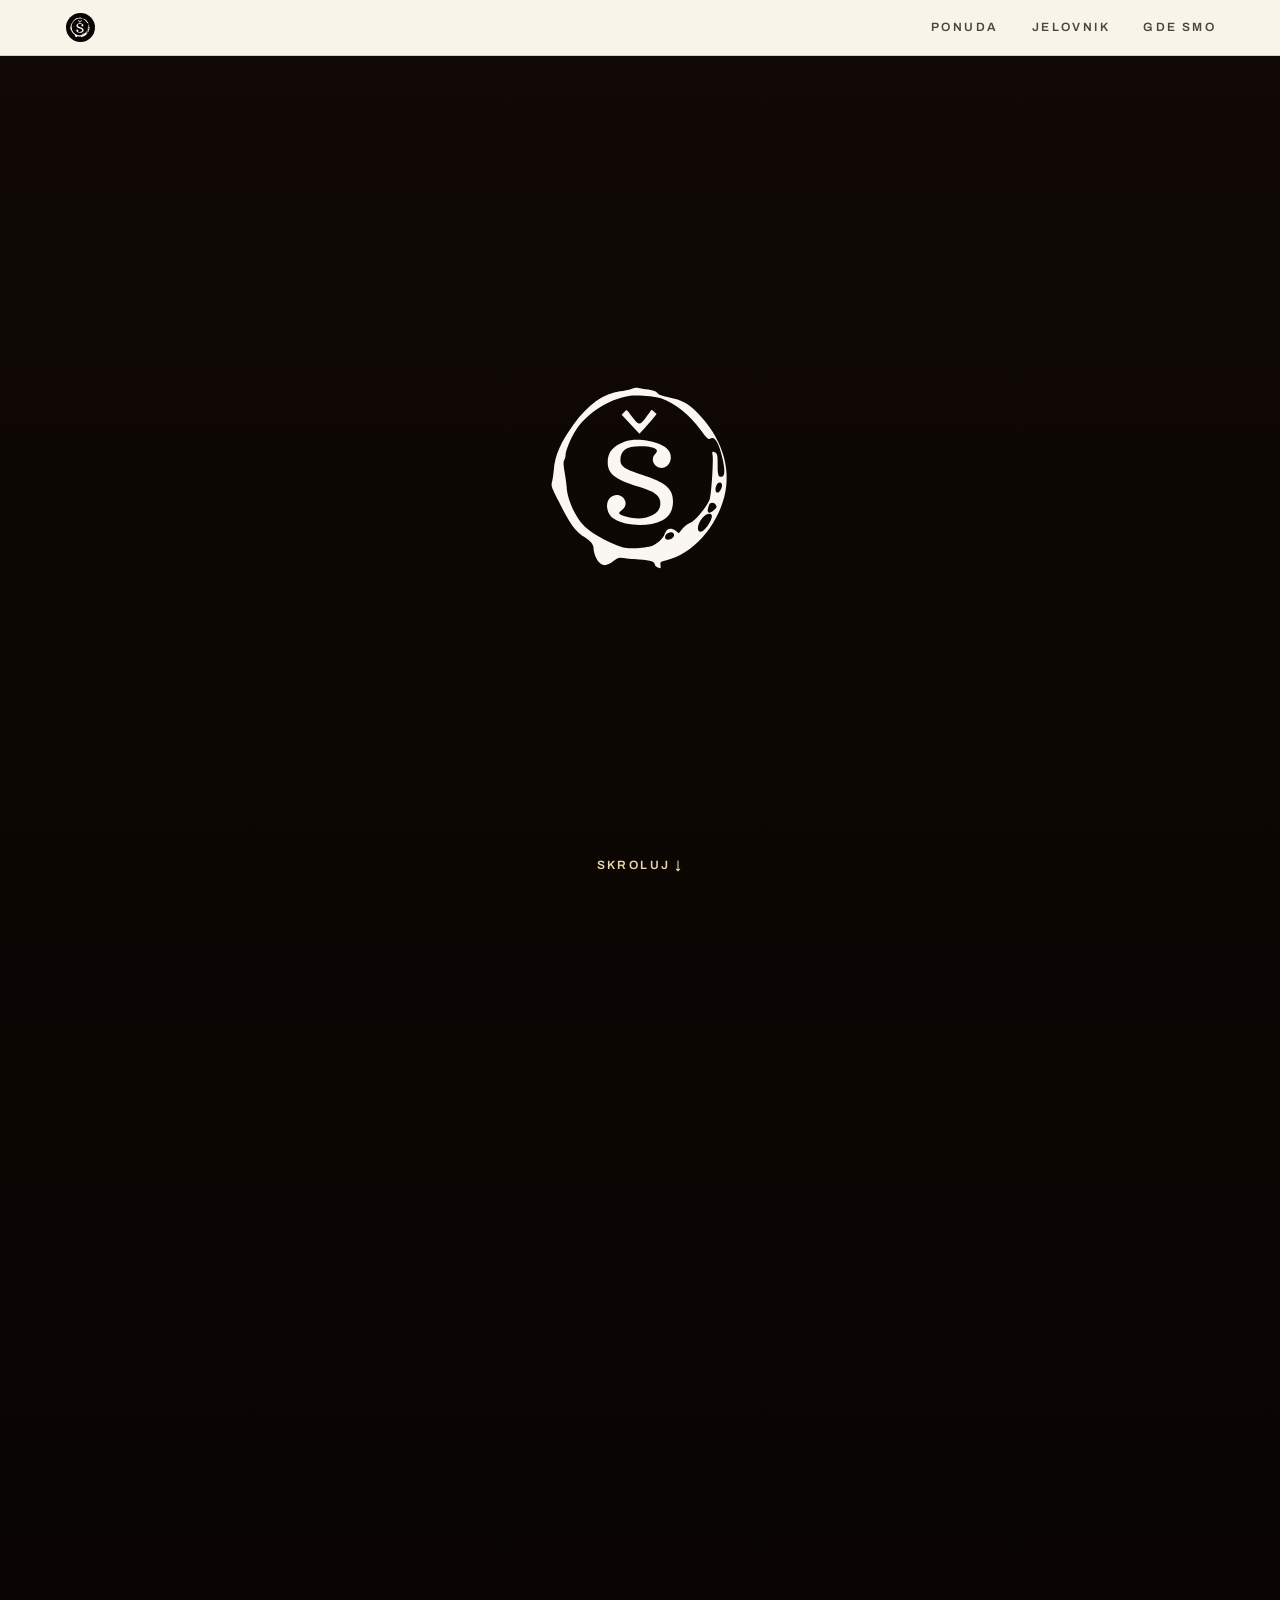
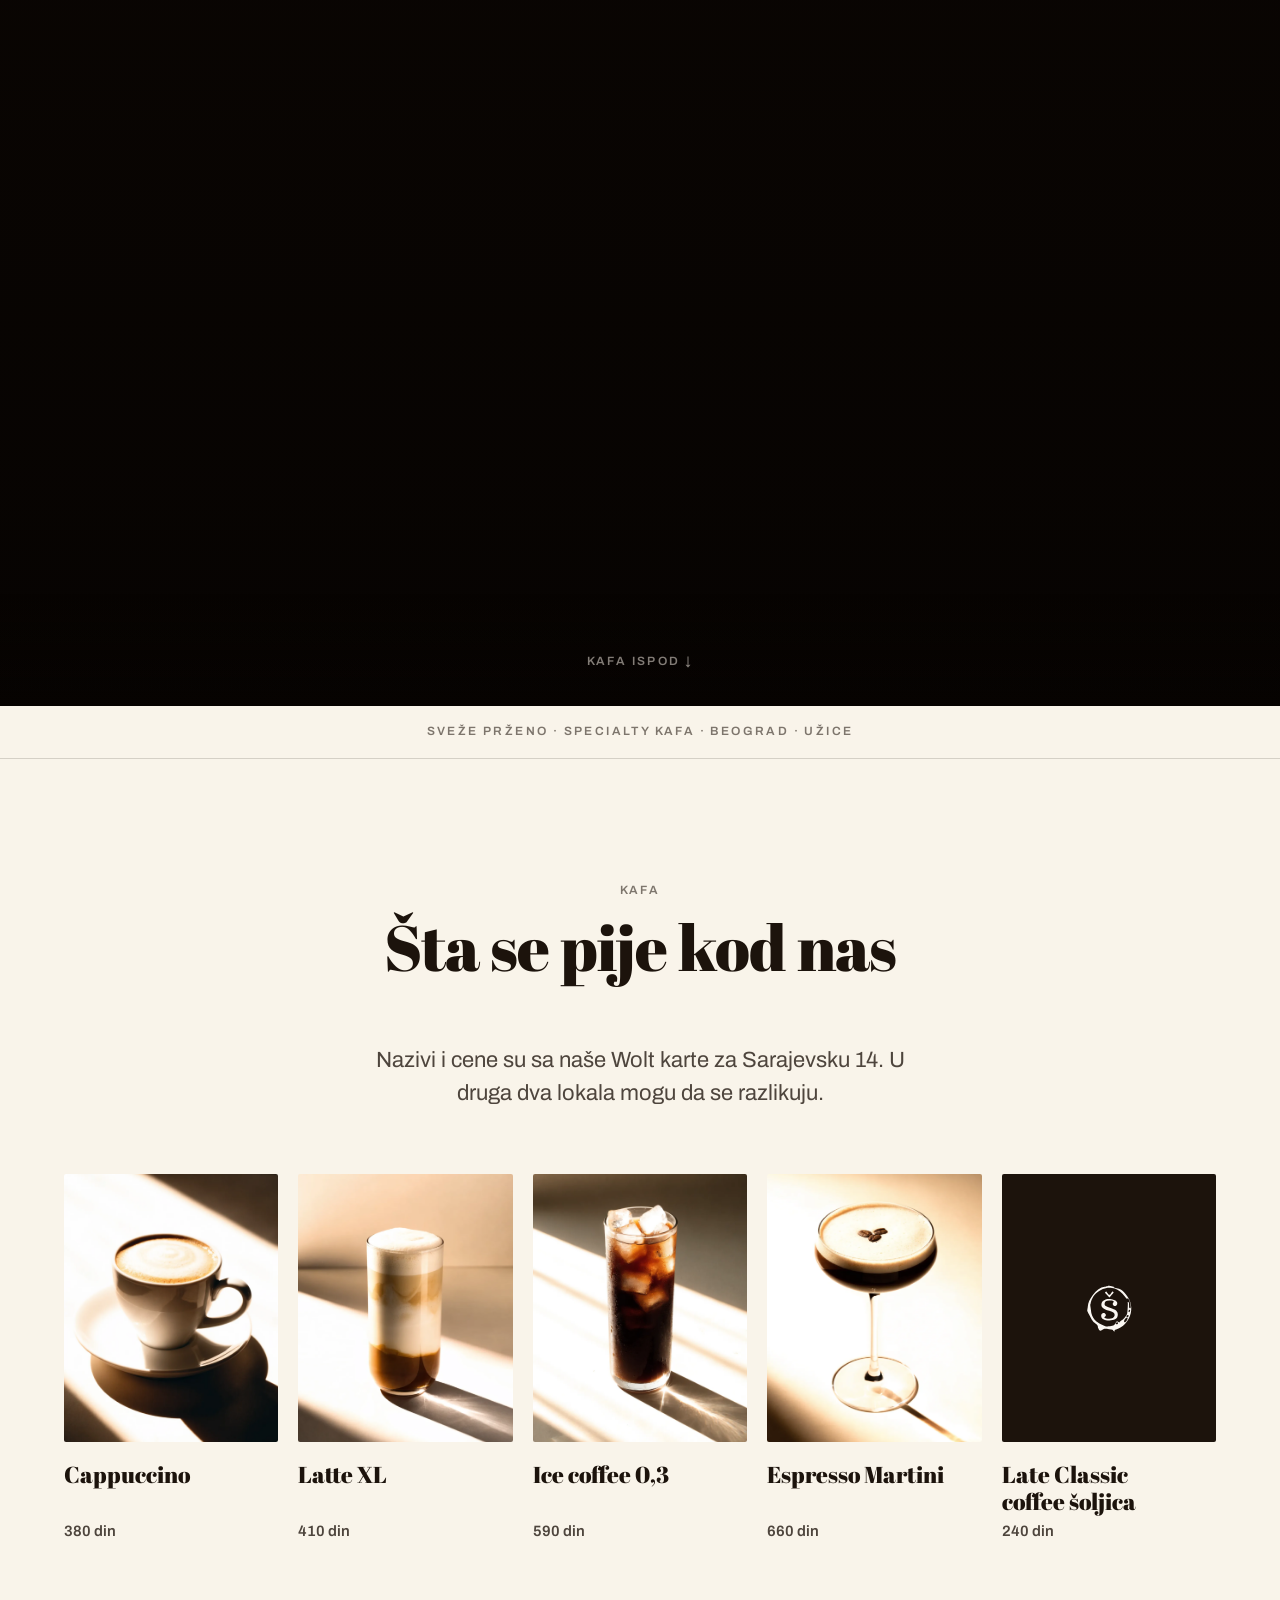
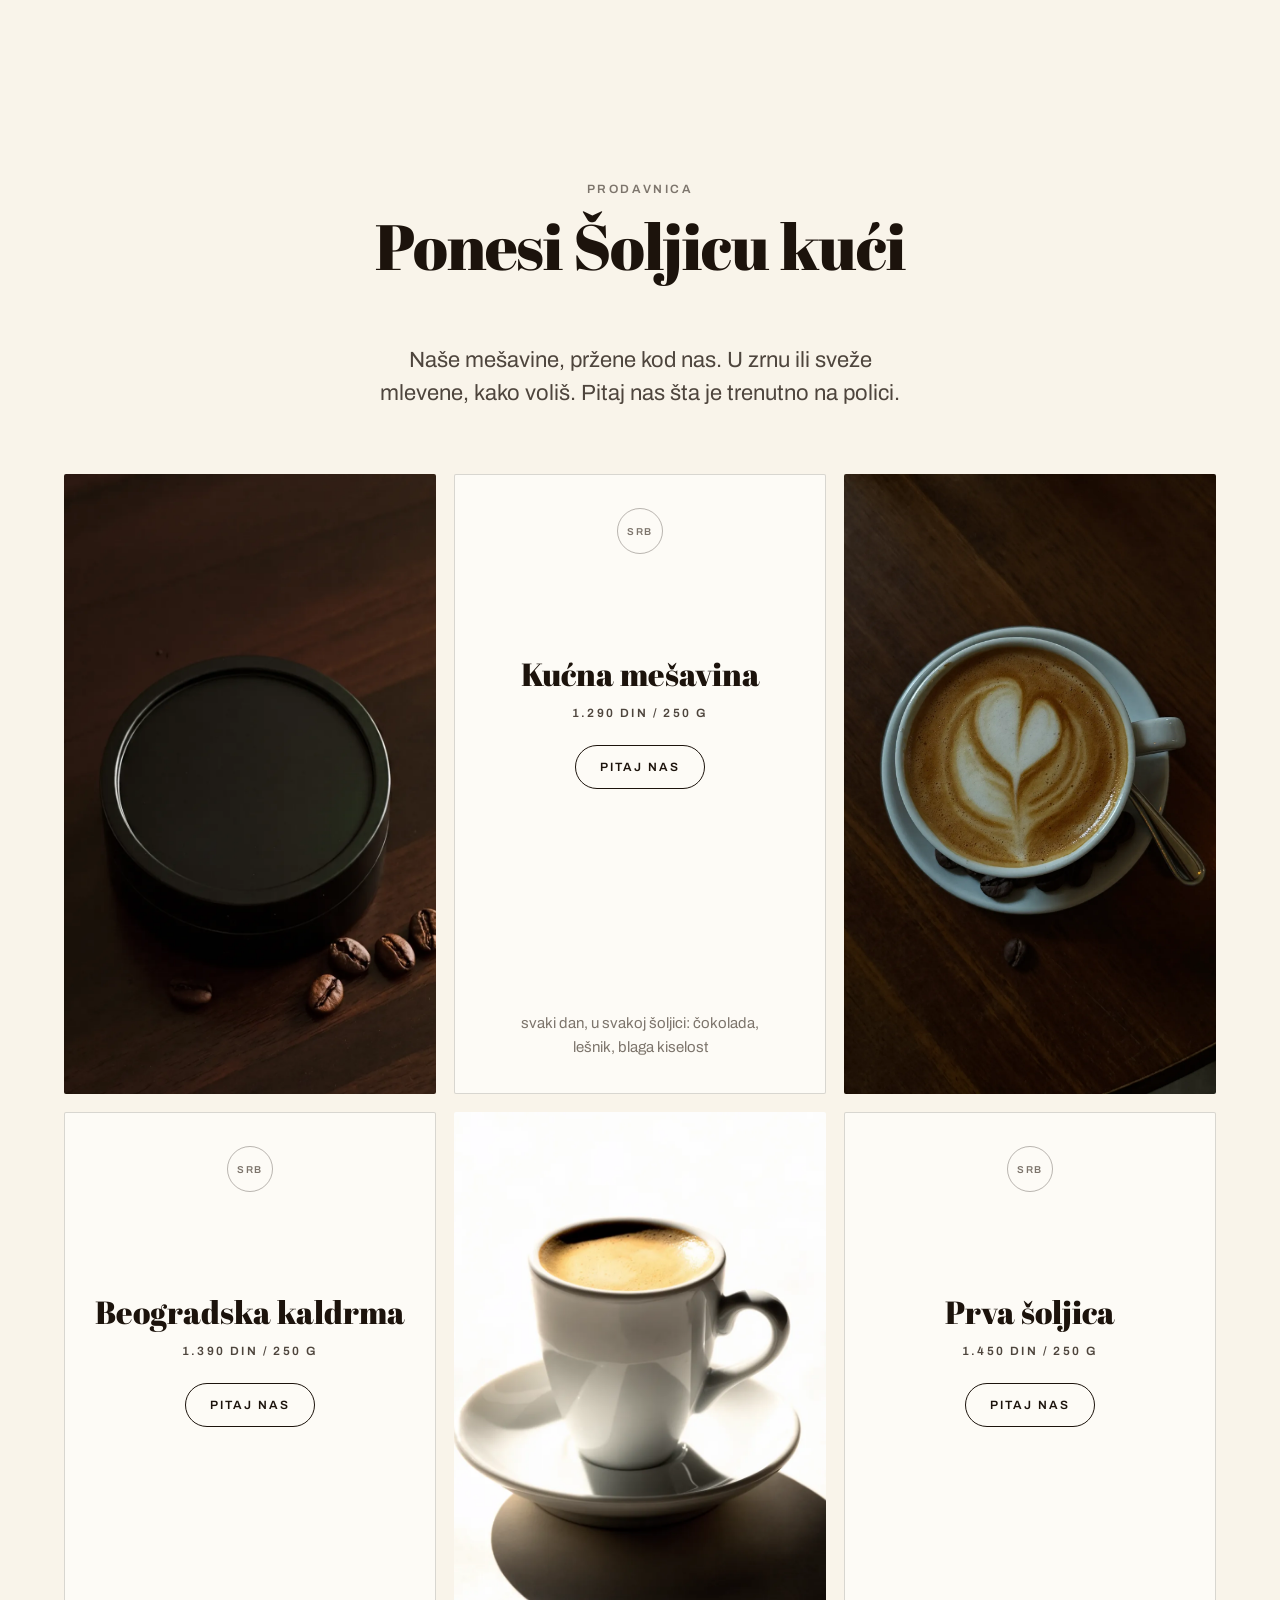
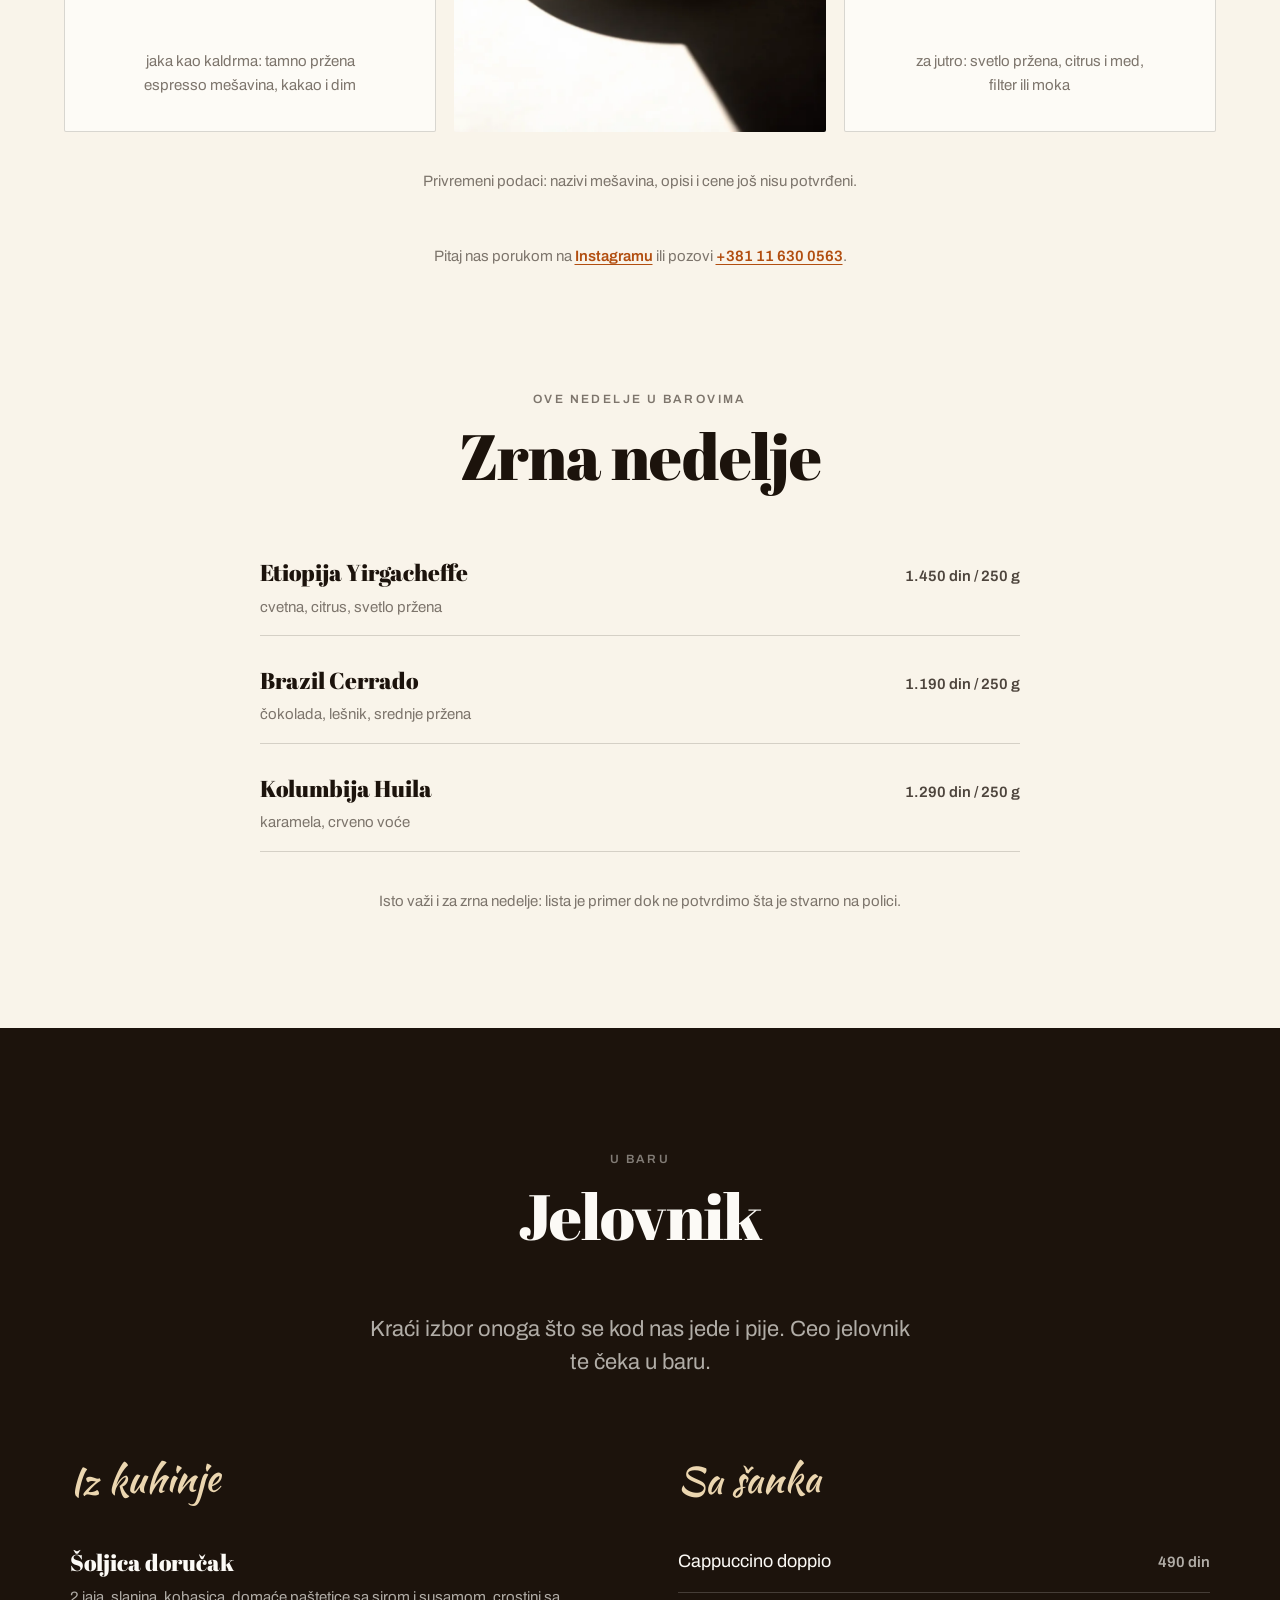
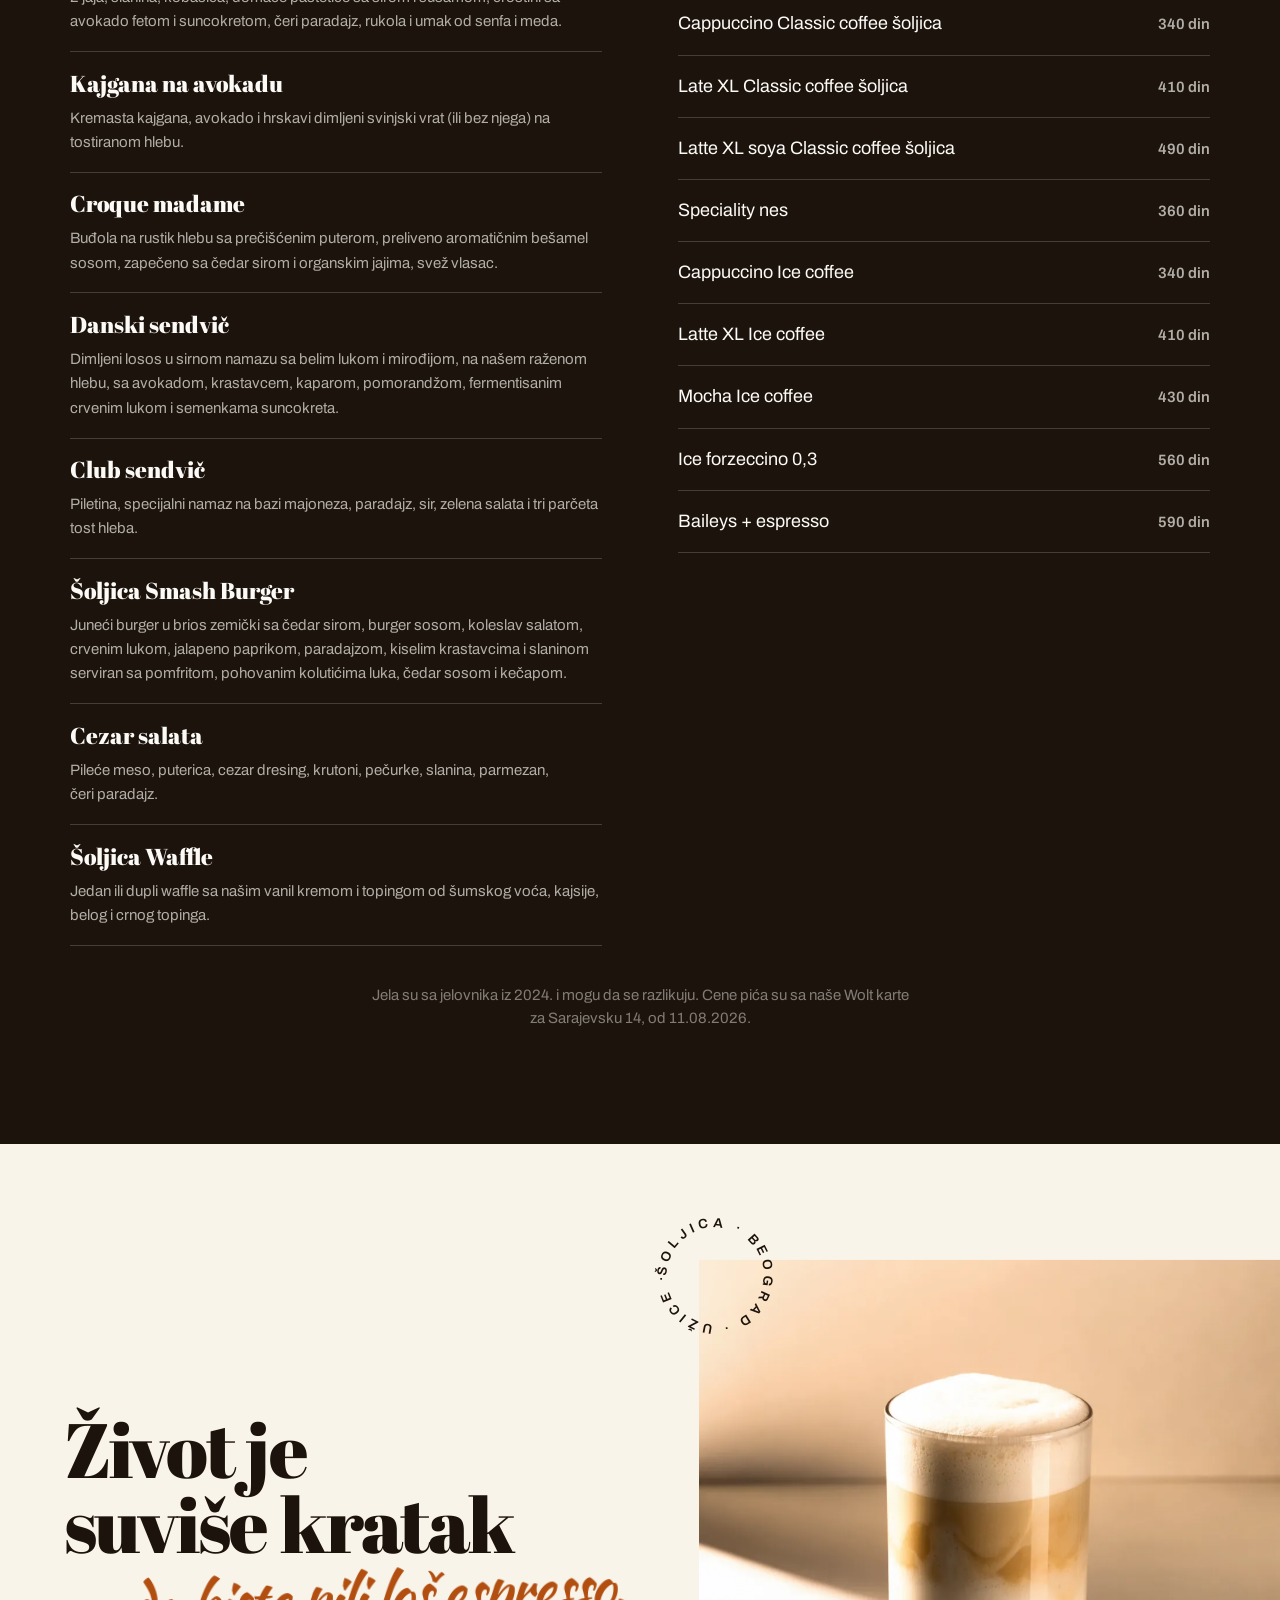
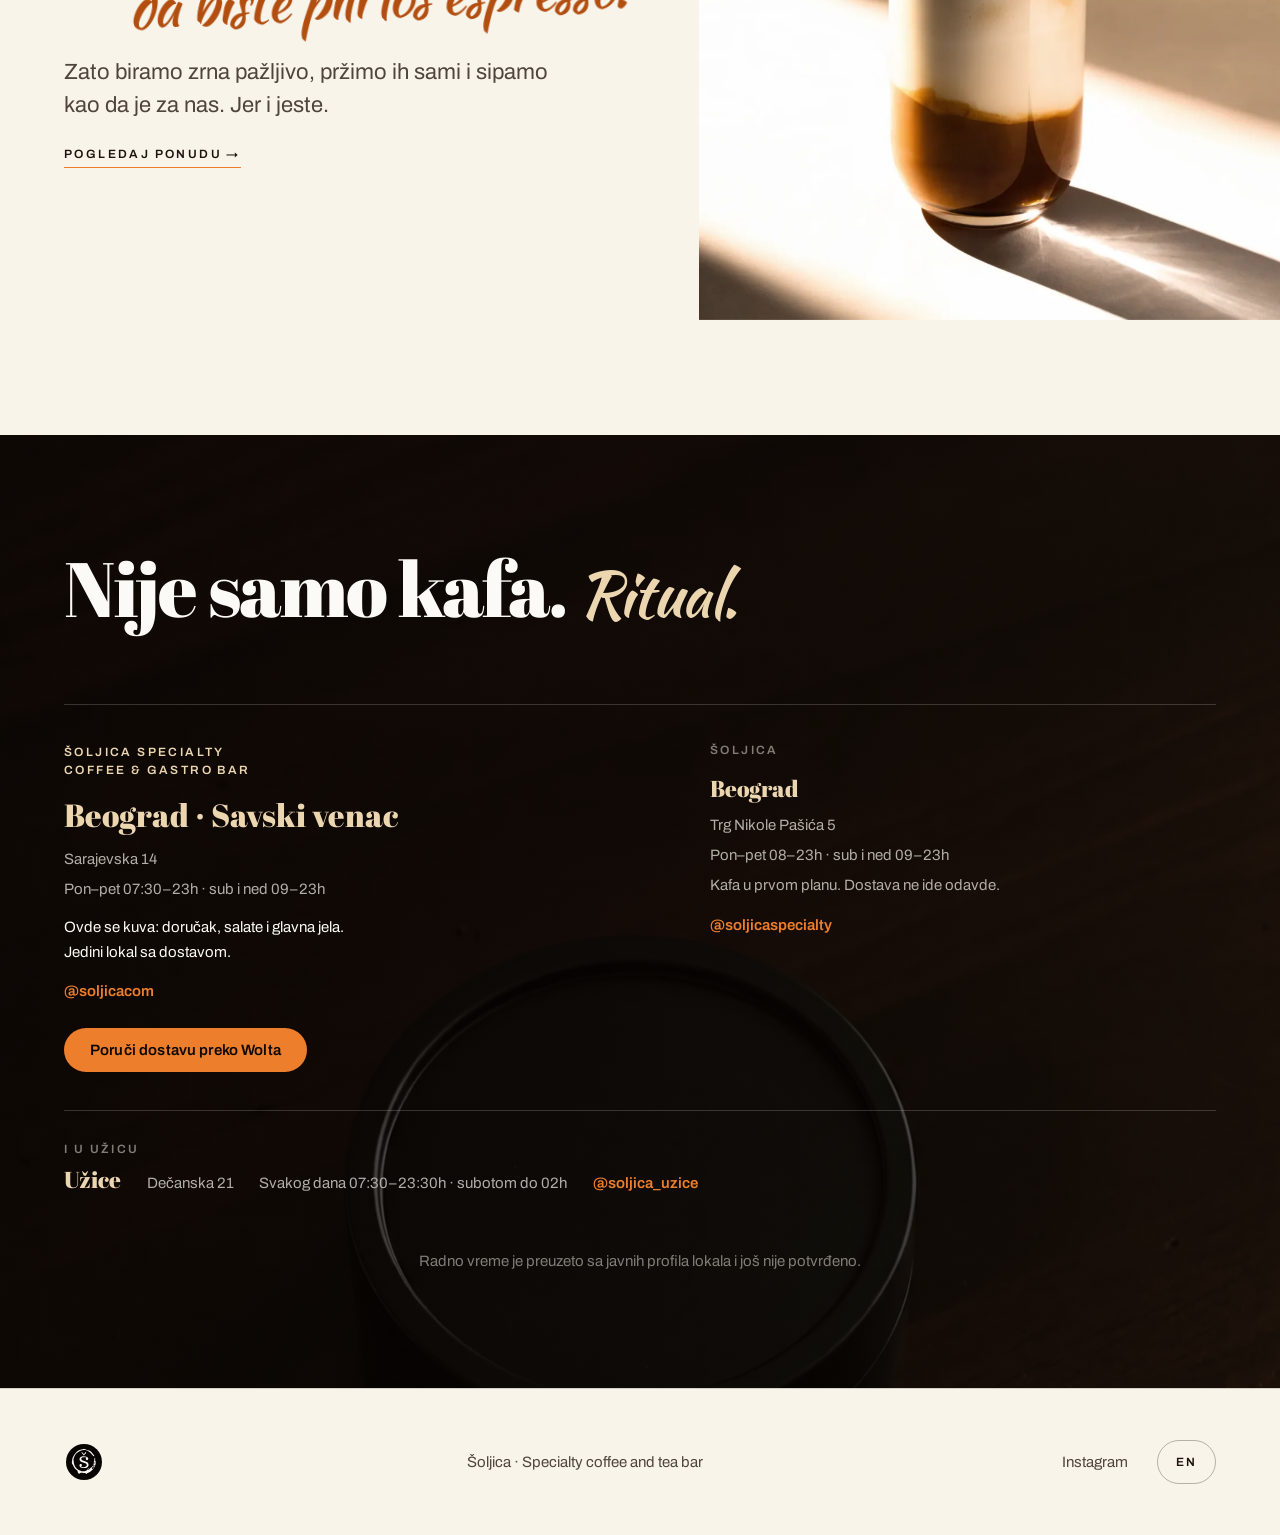
==== index.html @ 5224f0f2 "Publish site (source: soljica@8767bb5 feat(deploy): give the site a public home without making the w" ====
<!doctype html>
<html lang="sr">
<head>
<meta charset="utf-8">
<meta name="robots" content="noindex, nofollow">
<meta name="viewport" content="width=device-width, initial-scale=1">
<title>Šoljica · Specialty coffee and tea bar</title>
<meta name="description" content="Šoljica: specialty kafa, sveže pržena. Beograd i Užice." data-content-en="Šoljica: specialty coffee, roasted in-house. Belgrade and Užice.">
<link rel="preconnect" href="https://fonts.googleapis.com">
<link rel="preconnect" href="https://fonts.gstatic.com" crossorigin>
<link href="https://fonts.googleapis.com/css2?family=Abril+Fatface&family=Kaushan+Script&family=Archivo:wdth,wght@62..125,400..900&display=swap" rel="stylesheet">
<style>
  /* ============================================================================
     Šoljica: quiet luxe editorial register (rebuild T2, 2026-08-11)
     Cream and ink, ONE ember accent pulled from the logotype, generous air.
     joejuice.com's structure only; none of its voice. Spec:
     brainstorms/2026-08-11-soljica-rebuild-spec.md, criterion 3.

     ONE RULE holds this file together: every colour in the stylesheet is a
     var(), and every one of those vars is declared on bare :root below. The
     themes remap SEVEN role tokens and nothing else, which is why forced light,
     forced dark and the un-stamped system default each resolve to a COMPLETE
     palette instead of half of one. The single keyword exception is
     `transparent`, which has no theme to belong to.
     Grep that keeps it true: no oklch( / rgb( / hsl( / # outside :root.
     ============================================================================ */
  :root {
    color-scheme: light;

    /* ---- families: the logotype's own, unchanged ---- */
    --display: "Abril Fatface", Georgia, serif;  /* fat serif, ball terminals */
    --script: "Kaushan Script", cursive;         /* the logo's brush script */
    --body: "Archivo", system-ui, sans-serif;

    /* ---- the ramp: absolute values, never themed ---- */
    --cream:      oklch(0.967 0.014 84);   /* the ground: warm oat paper */
    --cream-lift: oklch(0.988 0.007 84);   /* cards standing off the ground */
    --cream-sink: oklch(0.936 0.020 82);   /* wells pressed into it */

    --ink-void:  oklch(0.108 0.013 62);    /* the floor of every scrim */
    --ink-abyss: oklch(0.146 0.017 62);    /* hero, and the dark ground */
    --ink:       oklch(0.196 0.019 60);    /* body text on cream, band on cream */
    --ink-lift:  oklch(0.256 0.019 58);    /* panels standing off a dark ground */

    --milk:  oklch(0.985 0.006 78);        /* also the cine cup's strokes */
    --crema: oklch(0.884 0.056 82);        /* also the cine cup's crema */

    --ember:      oklch(0.706 0.163 52);   /* THE accent, the logotype orange */
    --ember-deep: oklch(0.545 0.146 46);   /* the accent when it carries text on cream */
    --ember-lift: oklch(0.806 0.128 62);   /* the accent when it carries text on ink */

    /* ---- roles: bare :root IS the light theme ---- */
    --ground:      var(--cream);
    --ground-lift: var(--cream-lift);
    --band:        var(--ink);         /* strip + menu board */
    --band-deep:   var(--ink-abyss);   /* hero */
    --band-floor:  var(--ink-void);    /* the cine hero's bottom */
    --text:        var(--ink);
    --on-band:     var(--milk);
    --accent:      var(--ember);
    --accent-text: var(--ember-deep);
    --on-accent:   var(--ink-abyss);
    --coin-plate:  var(--ink-void);    /* the Š-coin's disc: painted by CSS, so it can leave in dark */

    /* ---- derived: written once, follows whatever the roles resolve to ---- */
    --text-soft:  color-mix(in oklch, var(--text) 74%, var(--ground));
    --text-faint: color-mix(in oklch, var(--text) 52%, var(--ground));
    --rule:       color-mix(in oklch, var(--text) 16%, transparent);
    --rule-firm:  color-mix(in oklch, var(--text) 30%, transparent);

    --on-band-soft:   color-mix(in oklch, var(--on-band) 70%, var(--band));
    --on-band-faint:  color-mix(in oklch, var(--on-band) 50%, var(--band));
    --rule-band:      color-mix(in oklch, var(--on-band) 18%, transparent);
    --rule-band-firm: color-mix(in oklch, var(--on-band) 32%, transparent);

    /* photography sits on the same floor in both themes, so its scrims and its
       loading ground are theme-invariant by design, not by omission */
    --scrim-soft: color-mix(in oklch, var(--ink-void) 28%, transparent);
    --scrim-mid:  color-mix(in oklch, var(--ink-void) 58%, transparent);
    --scrim-firm: color-mix(in oklch, var(--ink-void) 74%, transparent);
    --scrim-deep: color-mix(in oklch, var(--ink-void) 88%, transparent);
    --photo-warm: color-mix(in oklch, var(--ink-lift) 84%, var(--ember));
    --photo-cool: color-mix(in oklch, var(--ink-abyss) 90%, var(--ember));

    /* ---- editorial type scale ---- */
    --t-micro: 0.75rem;                                    /* 12px tracked label */
    --t-fine:  0.9375rem;                                  /* 15px notes + prices */
    --t-body:  clamp(1rem, 0.28vw + 0.94rem, 1.125rem);    /* 16 -> 18 */
    --t-lead:  clamp(1.125rem, 0.6vw + 1rem, 1.375rem);    /* intros */
    --t-h4:    clamp(1.2rem, 0.5vw + 1.05rem, 1.45rem);    /* list rows */
    --t-h3:    clamp(1.5rem, 0.9vw + 1.25rem, 2rem);       /* card names */
    --t-h2:    clamp(2.5rem, 5vw, 4.5rem);                 /* section headings */
    --t-h1:    clamp(2.9rem, 6vw, 5.5rem);                 /* the two statements */

    /* ---- air ---- */
    --gutter: clamp(20px, 5vw, 72px);
    --band-y: clamp(5rem, 9vw, 10rem);
    --measure: 42ch;
    --nav-h: 56px;   /* the thin nav is sticky, so the hero and the cine stage both subtract it */

    /* ---- shape + motion ---- */
    --r-tile: 2px;
    --r-pill: 999px;
    --ease: cubic-bezier(0.16, 1, 0.3, 1);
    --dur: 300ms;
  }

  /* Dark. Seven remaps, no new colours: every value here is a ramp token already
     declared above, or `transparent`. Guarded so an explicit light choice still wins. */
  @media (prefers-color-scheme: dark) {
    :root:not([data-theme="light"]) {
      color-scheme: dark;
      --ground:      var(--ink-abyss);
      --ground-lift: var(--ink);
      --band:        var(--ink-lift);
      --text:        var(--cream);
      --accent-text: var(--ember-lift);
      --on-accent:   var(--ink-void);
      --coin-plate:  transparent;   /* an ink disc on an ink page is a disc nobody can see */
    }
  }
  :root[data-theme="dark"] {
    color-scheme: dark;
    --ground:      var(--ink-abyss);
    --ground-lift: var(--ink);
    --band:        var(--ink-lift);
    --text:        var(--cream);
    --accent-text: var(--ember-lift);
    --on-accent:   var(--ink-void);
    --coin-plate:  transparent;
  }

  * { box-sizing: border-box; margin: 0; }
  html { scroll-behavior: smooth; }
  html, body { overflow-x: clip; }
  body {
    background: var(--ground);
    color: var(--text);
    font-family: var(--body);
    font-size: var(--t-body);
    line-height: 1.62;
    -webkit-font-smoothing: antialiased;
  }
  a { color: inherit; }
  ::selection { background: var(--accent); color: var(--on-accent); }
  img { max-width: 100%; display: block; }
  :focus-visible { outline: 2px solid var(--accent); outline-offset: 3px; }

  .micro {
    font: 600 var(--t-micro)/1.3 var(--body);
    letter-spacing: 0.2em;
    text-transform: uppercase;
  }
  .script { font-family: var(--script); font-weight: 400; }

  /* ---------- the thin nav: all of the page chrome, and it outlives the hero ----------
     Sticky at the top of the PAGE (it is a sibling of the hero, not a child), so it
     survives the 250svh cine track without the fixed-then-hide hack the old topbar
     needed. Cream ground, hairline rule: it reads as a masthead, not a toolbar. */
  .topbar {
    position: sticky; top: 0; z-index: 20;
    height: var(--nav-h);
    display: flex; align-items: center; justify-content: space-between; gap: 1rem;
    padding: 0 var(--gutter);
    background: var(--ground);
    border-bottom: 1px solid var(--rule);
  }
  .nav-mark { display: inline-flex; align-items: center; min-height: 44px; min-width: 44px; }
  .nav-mark .coin { width: 32px; }

  /* The Š-coin, assembled rather than baked. The disc is a CSS circle in
     --coin-plate (ink on cream, `transparent` in dark, where an ink disc on an
     ink page is a disc nobody can see), and the mark on top is
     assets/monogram-mark.svg, which is the traced monogram with its own disc
     deleted. Percentages are the traced circle's own geometry: cx 130.7, cy
     126.1, r 117 in the 259x251 box, so the CSS disc lands exactly where the
     baked one did. */
  .coin { position: relative; display: block; aspect-ratio: 259 / 251; }
  .coin::before {
    content: ""; position: absolute;
    left: 5.29%; top: 3.63%; width: 90.35%; height: 93.23%;
    border-radius: 50%; background: var(--coin-plate);
  }
  .coin img { position: relative; width: 100%; height: auto; }  /* height:auto or the width/height attributes squash the mark against the plate */
  .nav-links { display: flex; gap: clamp(1rem, 2.6vw, 2.4rem); }
  .nav-links a {
    display: inline-flex; align-items: center; min-height: 44px;
    color: var(--text-soft); text-decoration: none;
    transition: color var(--dur) var(--ease);
  }
  .nav-links a:hover { color: var(--accent-text); }

  /* ---------- hero: the mark on ink, one line, two flat actions ----------
     Stays dark on purpose: assets/logo.svg is the real traced mark and its
     letterforms are WHITE, near enough --milk. On cream it would be invisible, and
     recolouring a brand mark to suit a background is not a design call this
     rebuild gets to make. The cream starts one band below. */
  .hero {
    position: relative;
    padding: 0;   /* it is a <section>, and the generic section rule would give it 160px of band padding */
    min-height: calc(100svh - var(--nav-h));
    background: linear-gradient(180deg, var(--band-deep) 0%, var(--band-floor) 100%);
    color: var(--on-band);
    display: grid; grid-template-rows: 1fr auto;
    overflow: hidden;
    text-align: center;
  }
  .ph-chip { display: none; }

  .hero-core {
    display: grid; place-content: center; justify-items: center;
    gap: clamp(1.8rem, 5svh, 3.2rem);
    padding: var(--gutter);
  }
  .wordmark { position: relative; }
  .wm-img { /* the REAL logo, traced to a true vector (assets/logo.svg) */
    display: block;
    width: clamp(240px, 32vw, 460px);
    max-width: none; /* the global img max-width:100% collapses the auto grid track at 390px */
  }
  .sr-only {
    position: absolute; width: 1px; height: 1px; overflow: hidden;
    clip-path: inset(50%); white-space: nowrap;
  }
  .hero-foot {
    position: relative; z-index: 1; align-self: end;
    display: grid; justify-items: center;
    padding: 0 var(--gutter) clamp(22px, 4svh, 46px);
  }
  .hero-say { display: grid; justify-items: center; gap: clamp(1rem, 2.4vw, 1.6rem); }
  .tagline { max-width: 34ch; font-size: var(--t-lead); line-height: 1.4; color: var(--on-band-soft); text-wrap: balance; }
  .hero-actions { display: flex; flex-wrap: wrap; justify-content: center; gap: clamp(1.2rem, 4vw, 2.6rem); }
  .hero-link {
    display: inline-flex; align-items: center; min-height: 44px;
    color: var(--on-band); text-decoration: none;
    border-bottom: 1.5px solid var(--accent);
    transition: color var(--dur) var(--ease), border-color var(--dur) var(--ease);
  }
  .hero-link:hover { color: var(--crema); border-color: var(--crema); }
  .scroll-hint { color: var(--on-band-faint); white-space: nowrap; }

  /* ---------- cine: Š-coin -> šoljica -> the o becomes a DRAWN cup (all vector) ----------
     html.cine is set by a tiny head script only when JS runs AND the visitor does
     not prefer reduced motion. Without it the hero is exactly the static 100svh
     default: the whole layer is pure enhancement, never a gate on content.
     assets/monogram-mark.svg + assets/logo.svg are TRUE vectors (potrace-traced from
     the real marks); the cup's top-view ring is the logotype's own o-ring path,
     so the dock and the birth are seamless at any size. No photos, no video. */
  .cine-track { display: none; }
  /* overflow:hidden would kill the sticky stage. The wordmark and the scrub
     track share ONE grid row and both stick to the top of it, so the mark is
     pinned for the whole scrub and released by the row ending, with no fixed
     positioning, no JS teardown. Row 2 is the arrival. */
  html.cine .hero { min-height: 250svh; overflow: visible; }
  html.cine .hero-core, html.cine .cine-track { grid-area: 1 / 1; }
  html.cine .hero-core {
    position: sticky; top: var(--nav-h);
    height: calc(100svh - var(--nav-h));
    place-content: start center;
    padding-top: clamp(1.5rem, 7svh, 5rem);
    z-index: 2; pointer-events: none;
  }
  /* the cluster splits for the scrub: the mark holds the top of the pinned
     frame, its line waits at the foot of the same frame so the cup owns the
     middle. Static keeps them together as one block. */
  html.cine .hero-say {
    position: absolute; left: 0; right: 0; bottom: clamp(1.5rem, 7svh, 4.5rem);
    pointer-events: auto;
  }
  html.cine .hero-foot { /* a quiet floor under the arrival words */
    background: linear-gradient(0deg, var(--scrim-mid), transparent);
    padding-top: 60px;
  }
  html.cine .cine-track { display: block; }
  html.cine .wm-img, html.cine .hero-say { opacity: 0; } /* the scrub JS reveals on cue */
  .cine-stage {
    position: sticky; top: var(--nav-h); height: calc(100svh - var(--nav-h));
    display: grid; place-items: center;
    pointer-events: none;
  }
  .cine-mono { grid-area: 1 / 1; will-change: transform, opacity; }
  .cine-mono img { display: block; width: min(38svmin, 290px); }
  .cine-cup {
    grid-area: 1 / 1;
    width: min(66svmin, 58svh, 620px); height: min(66svmin, 58svh, 620px);
    opacity: 0; will-change: transform, opacity;
  }
  .cine-cup svg { width: 100%; height: 100%; display: block; overflow: visible; }
  #cupTop, #cupFront path, #cupSteam path { will-change: transform, opacity; }
  #cupTop { transform-origin: 200px 190px; }
  .cine-hint {
    position: absolute; bottom: 26px; left: 50%; transform: translateX(-50%);
    color: var(--crema);
  }

  /* ---------- brand strip: the first line of cream after the ink hero ---------- */
  .strip {
    background: var(--ground);
    color: var(--text-faint);
    text-align: center;
    padding: 18px var(--gutter);
    border-bottom: 1px solid var(--rule);
  }

  /* ---------- section scaffolding ---------- */
  section { padding: var(--band-y) var(--gutter); }
  .sec-label { text-align: center; margin-bottom: clamp(2.6rem, 5vw, 4.5rem); }
  .sec-label .big {
    display: block;
    margin-top: 0.6rem;
    font-family: var(--display); font-weight: 400;
    font-size: var(--t-h2);
    letter-spacing: -0.015em; line-height: 1.06;
    text-wrap: balance;
    text-transform: none;
  }
  .sec-label .micro { color: var(--text-faint); }
  .uvod {
    max-width: var(--measure); margin: 0 auto clamp(2.8rem, 5vw, 4.4rem);
    text-align: center; font-size: var(--t-lead); line-height: 1.5;
    color: var(--text-soft); text-wrap: pretty;
  }
  /* ---------- napomena: the provisional marker (T6, spec criterion 11) ----------
     Every figure on this page that did NOT come off his Wolt menu says so here.
     TEMPLATE-owned on purpose, not a slot: it disclaims values a chat op can
     edit, so a chat op must not be able to delete the disclaimer and leave the
     invented price standing. The cost of that choice is that clearing a marker
     once the owner confirms a figure is a code edit, not a chat edit. */
  .napomena {
    max-width: 60ch; margin: clamp(1.8rem, 3vw, 2.6rem) auto 0;
    text-align: center; font-size: var(--t-fine); line-height: 1.5;
    color: var(--text-faint); text-wrap: pretty;
  }
  .menu .napomena { color: var(--on-band-faint); }
  .ritual .napomena { color: var(--on-band-faint); margin-top: clamp(2rem, 3.5vw, 3rem); }

  /* ---------- rail: the page's engine, his drinks at his prices ----------
     joejuice's "most popular products" row with the claim removed: nobody has
     told us what sells, so the row is just five items off his own Wolt menu,
     named and priced as he lists them. No ordering action lives here on
     purpose; spec criterion 6 gives the one order link to Sarajevska.

     PHOTO BINDING (the decision T4 was asked to settle): the tile is
     TEMPLATE-owned and bound by nth-child, not a content field. cms/engine.mjs
     clones item 1 as the prototype and substitutes data-slot TEXT only, so a
     photo could only ride along as a filename in a text field that some script
     then has to resolve: a new failure mode, for a value the owner has no way
     to upload anyway. Any card without a photograph of its own falls back to
     the Š-coin on ink, which is also what a sixth item added through the CMS
     gets. Card 5 uses that fallback deliberately: the KAFE harvest has no plain
     espresso, so no fifth product frame was shot. */
  .rail {
    display: grid; grid-template-columns: repeat(5, 1fr);
    gap: clamp(12px, 1.6vw, 26px);
    max-width: 1320px; margin: 0 auto;
  }
  .rail-card { display: grid; align-content: start; gap: 0.3rem; }
  .rail-shot {
    aspect-ratio: 4 / 5; margin-bottom: 0.9rem;
    border-radius: var(--r-tile);
    background-color: var(--band);   /* --band, not --band-deep: in dark the hero's ink IS the page ground, and a tile the colour of the page is not a tile */
    background-image: url("assets/monogram-mark.svg");
    background-repeat: no-repeat; background-position: center; background-size: 34%;
  }
  .rail-card:nth-child(1) .rail-shot { background-image: url("assets/rail-cappuccino.webp"); }
  .rail-card:nth-child(2) .rail-shot { background-image: url("assets/rail-latte-xl.webp"); }
  .rail-card:nth-child(3) .rail-shot { background-image: url("assets/rail-ice-coffee.webp"); }
  .rail-card:nth-child(4) .rail-shot { background-image: url("assets/rail-espresso-martini.webp"); }
  .rail-card:nth-child(-n+4) .rail-shot { background-size: cover; background-color: var(--photo-cool); }
  .rail-card h3 {
    font-family: var(--display); font-weight: 400;
    font-size: var(--t-h4); line-height: 1.14; letter-spacing: 0;
    min-height: 2.28em;   /* two lines: his longest name wraps, and the prices should still line up */
    text-wrap: balance;
  }
  .rail-price { font-size: var(--t-fine); font-weight: 600; color: var(--text-soft); }

  /* ---------- shop: editorial grid ---------- */
  .mix-list {
    display: grid; gap: clamp(12px, 1.4vw, 24px);
    grid-template-columns: repeat(3, 1fr);
    max-width: 1320px; margin: 0 auto;
  }
  .tile-photo {
    position: relative; border-radius: var(--r-tile); overflow: hidden; min-height: 620px;
    background-color: var(--photo-cool);
    background-image: radial-gradient(80% 60% at 50% 40%, var(--photo-warm) 0%, var(--photo-cool) 100%);
    background-size: cover; background-position: center;
  }
  .tile-photo.t-tin   { background-image: url("assets/tin.webp"); background-size: 175%; background-position: 50% 42%; }
  .tile-photo.t-latte { background-image: url("assets/latte.webp"); }
  /* night.webp left the page here (T4, spec criterion 10): its two cups are
     part-poured and a hand is in frame. It is still in assets/, off the site. */
  .tile-photo.t-night { background-image: url("assets/rail-espresso.webp"); }
  .tile-photo.t-pour  { background-image: url("assets/rail-latte-xl.webp"); }
  .tile-photo .ph-chip { left: 12px; bottom: 12px; }
  .mix { /* card anatomy: origin stamp top, name+price center, notes at the foot */
    background: var(--ground-lift);
    border: 1px solid var(--rule);
    border-radius: var(--r-tile);
    min-height: 620px;
    display: flex; flex-direction: column; align-items: center;
    text-align: center; padding: clamp(1.8rem, 2.6vw, 2.6rem) 1.6rem;
  }
  .stamp-origin {
    width: 46px; height: 46px; flex: 0 0 auto;
    border: 1px solid var(--rule-firm);
    border-radius: 50%; display: grid; place-items: center;
    font: 600 10px var(--body); letter-spacing: 0.14em;
    color: var(--text-faint);
  }
  .mix-mid { margin: auto 0; display: flex; flex-direction: column; align-items: center; gap: 0.85rem; }
  .mix .notes { margin-top: auto; padding-top: 1rem; }
  .mix h3 {
    font-family: var(--display); font-weight: 400;
    font-size: var(--t-h3); letter-spacing: 0; line-height: 1.12;
    color: var(--text);
  }
  .mix .price { color: var(--text-soft); }
  .mix .notes { color: var(--text-faint); font-size: var(--t-fine); max-width: 28ch; }
  .order {
    margin-top: 0.6rem;
    border: 1.5px solid var(--text); border-radius: var(--r-pill);
    color: var(--text); font: 600 var(--t-micro)/1 var(--body); letter-spacing: 0.18em; text-transform: uppercase;
    padding: 13px 24px; text-decoration: none; min-height: 44px; display: inline-flex; align-items: center;
    transition: background-color var(--dur) var(--ease), border-color var(--dur) var(--ease), color var(--dur) var(--ease);
  }
  .order:hover { background: var(--accent); border-color: var(--accent); color: var(--on-accent); }
  .shop .kanali { text-align: center; margin-top: clamp(2.4rem, 4vw, 3.6rem); font-size: var(--t-fine); color: var(--text-faint); }
  .shop .kanali a {
    color: var(--accent-text); font-weight: 600; text-underline-offset: 3px;
    padding-block: 14px;   /* inline padding grows the hit box to 44px without moving the line box */
  }

  /* ---------- beans: quiet tasting list ---------- */
  .beans { padding-top: 0; }
  .bean-list { display: grid; gap: clamp(1.2rem, 2vw, 1.8rem); max-width: 760px; margin: 0 auto; }
  .bean {
    display: flex; justify-content: space-between; align-items: baseline; gap: 1.4rem;
    border-bottom: 1px solid var(--rule); padding-bottom: 0.9rem;
  }
  .bean b { font-family: var(--display); font-weight: 400; font-size: var(--t-h4); }
  .bean .notes { color: var(--text-faint); font-size: var(--t-fine); }
  .bean .price { font-weight: 600; font-size: var(--t-fine); white-space: nowrap; color: var(--text-soft); }

  /* ---------- jelovnik: dark menu board, two quiet columns ---------- */
  .menu { background: var(--band); color: var(--on-band); }
  .menu .sec-label { color: var(--on-band); }
  .menu .sec-label .micro { color: var(--on-band-faint); }
  .menu .uvod { color: var(--on-band-soft); }
  .menu-cols {
    display: grid; grid-template-columns: 1fr 1fr; gap: clamp(2.6rem, 6vw, 6rem);
    max-width: 1140px; margin: 0 auto;
    align-items: start;
  }
  .menu-col-title {
    font-family: var(--script); font-weight: 400;
    font-size: clamp(1.8rem, 3vw, 2.4rem); color: var(--crema);
    transform: rotate(-1.5deg);
    margin-bottom: clamp(1.2rem, 2vw, 1.8rem);
  }
  .dish { border-bottom: 1px solid var(--rule-band); padding: 1.1rem 0; }
  .dish b { font-family: var(--display); font-weight: 400; font-size: var(--t-h4); line-height: 1.2; }
  .dish .notes { color: var(--on-band-soft); font-size: var(--t-fine); margin-top: 0.3rem; text-wrap: pretty; }
  .drink {
    display: flex; justify-content: space-between; align-items: baseline; gap: 1.2rem;
    border-bottom: 1px solid var(--rule-band); padding: 1rem 0;
  }
  .drink .price { color: var(--on-band-soft); font-weight: 600; font-size: var(--t-fine); white-space: nowrap; }

  /* ---------- slogan: editorial split + stamp ---------- */
  .slogan {
    display: grid; grid-template-columns: 1.05fr 0.95fr; gap: clamp(2rem, 5vw, 4.5rem);
    align-items: center; max-width: 1240px; margin: 0 auto;
  }
  .slogan-display {
    font-family: var(--display); font-weight: 400;
    font-size: var(--t-h1);
    line-height: 0.98; letter-spacing: -0.025em; color: var(--text);
    text-wrap: balance;
  }
  .slogan-script {
    display: block;
    font-family: var(--script); font-weight: 400; font-style: normal;
    font-size: clamp(2.2rem, 4.6vw, 3.9rem); line-height: 1.12;
    color: var(--accent-text);
    transform: rotate(-2.5deg);
    margin: 0.05em 0 0 clamp(0.5rem, 6vw, 4rem);
  }
  .slogan-copy { max-width: 38ch; margin-top: 1.6rem; font-size: var(--t-lead); line-height: 1.5; color: var(--text-soft); text-wrap: pretty; }
  .slogan-link {
    display: inline-block; position: relative; margin-top: 1.6rem;
    color: var(--text); text-decoration: none;
    border-bottom: 1.5px solid var(--accent); padding-bottom: 4px;
    transition: color var(--dur) var(--ease);
  }
  /* The rule has to sit tight under the words, so padding cannot be what makes this
     link thumb-sized: it would drag the underline away from the text. The hit area
     grows instead, invisibly, centred on a 21px link. Measure it with
     elementFromPoint, not getBoundingClientRect, which still reports the 21px box. */
  .slogan-link::after {
    content: ""; position: absolute; left: 0; right: 0;
    top: 50%; height: 44px; transform: translateY(-50%);
  }
  .slogan-link:hover { color: var(--accent-text); }
  .slogan-media { position: relative; margin-right: calc(-1 * var(--gutter)); } /* photo runs full-bleed to the edge */
  .slogan .tile-photo { min-height: 660px; border-radius: 0; }
  .stamp {
    position: absolute; top: -48px; left: -48px; width: 128px; height: 128px;
    color: var(--text);
    animation: spin 60s linear infinite;
  }
  .stamp text { font: 600 10.5px var(--body); letter-spacing: 0.3em; text-transform: uppercase; fill: currentColor; }
  @keyframes spin { to { transform: rotate(360deg); } }

  /* ---------- ritual: ONE full-bleed photo carries the statement, locations, and footer ---------- */
  .ritual {
    background:
      linear-gradient(0deg, var(--scrim-firm), var(--scrim-firm)),
      url("assets/tin.webp") center 8% / cover no-repeat,   /* the top of the frame: dark wood grain. Lower crops centre the tin's lid, and a big dark disc behind the words reads as the ring motif this project retired */
      var(--band-deep);
    color: var(--on-band);
  }
  .ritual-head { max-width: 1240px; margin: 0 auto clamp(3rem, 6vw, 5.5rem); }
  .ritual-display {
    font-family: var(--display); font-weight: 400;
    font-size: var(--t-h1); line-height: 1.0; letter-spacing: -0.025em;
    text-wrap: balance;
  }
  .ritual-display .script { color: var(--crema); font-style: normal; font-size: 0.82em; }
  /* three locations, three jobs (T5): Sarajevska leads and owns the one ordering
     action, Trg Nikole Pašića is the coffee bar beside it, Užice is a mention on
     its own hairline strip. Venue names and role lines are template-owned
     (data-i18n-en), never slot text: wrapping a slot's text demotes that key. */
  .spots {
    max-width: 1240px; margin: 0 auto;
    display: grid; gap: clamp(1.8rem, 3vw, 3rem) clamp(2rem, 5vw, 5.5rem);
    grid-template-columns: 1.15fr 1fr;
    align-items: start;
    border-top: 1px solid var(--rule-band); padding-top: clamp(1.8rem, 3vw, 2.8rem);
  }
  .spot h3 { font-family: var(--display); font-weight: 400; font-size: var(--t-h4); color: var(--crema); }
  .spot p { margin-top: 0.35rem; font-size: var(--t-fine); color: var(--on-band-soft); }
  .spot a {
    color: var(--accent); font-weight: 600; text-decoration: none;
    display: inline-flex; align-items: center; min-height: 44px;
    transition: color var(--dur) var(--ease);
  }
  .spot a:hover { color: var(--crema); }
  .spot-role { display: block; color: var(--on-band-faint); margin-bottom: 0.7rem; }
  .spot-note { max-width: 34ch; text-wrap: pretty; }
  .spot-lead h3 { font-size: var(--t-h3); }
  /* the micro line above each city is the VENUE NAME, not a role: Sarajevska trades as
     "Šoljica Specialty Coffee & Gastro Bar", Trg Nikole Pašića as plain "Šoljica".
     The ROLE moved down to the .spot-note line under the hours, which is what carries
     criterion 7 now. Sarajevska's name is the long one, hence the measure. */
  .spot-lead .spot-role { color: var(--crema); max-width: 30ch; line-height: 1.5; }
  .spot-lead .spot-note { margin-top: 0.9rem; color: var(--on-band); }
  .spot .wolt {   /* .spot a is (0,1,1); this has to outrank it to keep its own colour */
    display: flex; width: fit-content; margin-top: 0.9rem;
    background: var(--accent); color: var(--on-accent);
    border-radius: var(--r-pill); padding: 13px 26px;
    font: 600 var(--t-fine)/1.2 var(--body); letter-spacing: 0.01em;
    text-align: center;
  }
  .spot .wolt:hover { background: var(--crema); color: var(--band); }
  .spot-brief {
    grid-column: 1 / -1;
    border-top: 1px solid var(--rule-band); padding-top: clamp(1.4rem, 2.4vw, 2rem);
    display: flex; flex-wrap: wrap; align-items: baseline; gap: 0.2rem 1.6rem;
  }
  .spot-brief .spot-role { margin-bottom: 0; flex-basis: 100%; }
  .spot-brief p { margin-top: 0; }

  /* ---------- footer: light, and short. One coffee bar, not a chain ---------- */
  .site-foot {
    background: var(--ground);
    border-top: 1px solid var(--rule);
    padding: clamp(2.2rem, 4vw, 3.4rem) var(--gutter);
    display: flex; flex-wrap: wrap; gap: 1.2rem 2rem;
    justify-content: space-between; align-items: center;
    font-size: var(--t-fine); color: var(--text-faint);
  }
  .foot-mark { display: inline-flex; align-items: center; min-height: 44px; min-width: 44px; }
  .foot-mark .coin { width: 40px; }
  .foot-line { color: var(--text-soft); }
  .foot-side { display: flex; align-items: center; gap: clamp(1rem, 2.4vw, 1.8rem); }
  .foot-ig {
    display: inline-flex; align-items: center; min-height: 44px;
    color: var(--text-soft); text-decoration: none;
    transition: color var(--dur) var(--ease);
  }
  .foot-ig:hover { color: var(--accent-text); }
  .lang-toggle {
    border: 1.5px solid var(--rule-firm); background: none; color: var(--text);
    font: 600 var(--t-micro) var(--body); letter-spacing: 0.16em;
    padding: 11px 18px; border-radius: var(--r-pill); cursor: pointer; min-height: 44px;
    text-decoration: none; display: inline-flex; align-items: center;
    transition: border-color var(--dur) var(--ease), color var(--dur) var(--ease);
  }
  .lang-toggle:hover { border-color: var(--accent); color: var(--accent-text); }

  /* ---------- responsive ---------- */
  @media (max-width: 900px) {
    /* the rail stops being a row of five and becomes a swipe, bleeding to both
       edges so it reads as one. It scrolls INSIDE itself: its own box is still
       exactly the viewport, which is what keeps the 390px gate honest. */
    .rail {
      grid-template-columns: none; grid-auto-flow: column;
      grid-auto-columns: clamp(200px, 62vw, 300px);
      max-width: none; margin-inline: calc(-1 * var(--gutter));
      padding: 0 var(--gutter) 10px;
      overflow-x: auto; scroll-snap-type: x mandatory;
      scroll-padding-inline: var(--gutter);   /* without it the first snap eats the left gutter and card 1 sits flush to the edge */
      overscroll-behavior-x: contain;
    }
    .rail-card { scroll-snap-align: start; }
    .mix-list { grid-template-columns: 1fr 1fr; }
    .t-latte { display: none; }
    .slogan, .ritual-head, .menu-cols { grid-template-columns: 1fr; }
    .spots { grid-template-columns: 1fr; }
    .spot-second { border-top: 1px solid var(--rule-band); padding-top: clamp(1.4rem, 2.4vw, 2rem); }
    .spot .wolt { width: 100%; }   /* stacked, the one action should be reachable without aiming */
    .stamp { top: auto; bottom: -40px; left: auto; right: 4px; width: 104px; height: 104px; }
  }
  @media (max-width: 560px) {
    .mix-list { grid-template-columns: 1fr; }
    .tile-photo { min-height: 300px; }
    /* One column, so there is no neighbouring photo to stand level with, and the
       620px card carried 328px of empty middle. 300px matches the photo tiles above,
       which keeps the alternating rhythm the desktop grid has. */
    .mix { min-height: 300px; }
    .t-latte { display: block; }
    .site-foot { justify-content: center; text-align: center; }
  }
  @media (pointer: coarse) {
    .order, .lang-toggle { padding: 14px 24px; }
  }
  @media (prefers-reduced-motion: reduce) {
    .stamp { animation: none; }
    html { scroll-behavior: auto; }
    * { transition-duration: 0.01ms !important; }
  }
</style>
<script>
  /* cine opt-in before first paint; reduced-motion visitors keep the static hero */
  if (typeof matchMedia === 'function' && !matchMedia('(prefers-reduced-motion: reduce)').matches) {
    document.documentElement.classList.add('cine');
  }
</script>
</head>
<body>

<header class="topbar">
  <a class="nav-mark" href="#vrh" aria-label="Šoljica"><span class="coin"><img src="assets/monogram-mark.svg" alt="" width="32" height="31"></span></a>
  <nav class="nav-links micro"><!-- no aria-label: it is the only nav, and a label here would stay Serbian on the EN render -->
    <a href="#ponuda" data-i18n-en="Shop">Ponuda</a>
    <a href="#jelovnik" data-i18n-en="Menu">Jelovnik</a>
    <a href="#gde" data-i18n-en="Find us">Gde smo</a>
  </nav>
</header>

<section class="hero" id="vrh">
  <div class="hero-core">
    <h1 class="wordmark" data-slot="hero.title"><img class="wm-img" src="assets/logo.svg" alt="šoljica" fetchpriority="high"><em class="sr-only" data-slot="hero.title.accent">Specialty coffee and tea bar</em></h1>
    <div class="hero-say">
      <p class="tagline" data-slot="hero.tagline">Život je suviše kratak da biste pili loš espresso.</p>
      <div class="hero-actions micro">
        <a class="hero-link" href="#jelovnik" data-i18n-en="See the menu">Vidi jelovnik</a>
        <a class="hero-link" href="#gde" data-i18n-en="Find us">Gde smo</a>
      </div>
    </div>
  </div>
  <div class="cine-track" aria-hidden="true">
    <div class="cine-stage">
      <div class="cine-mono" id="cineMono"><img src="assets/monogram-mark.svg" alt=""></div>
      <div class="cine-cup" id="cineCup">
        <!-- the drawn cup: its top-view ring IS the logotype's o-ring path (same vector) -->
        <svg viewBox="0 -30 400 400" overflow="visible">
          <g id="cupTop">
            <circle cx="200" cy="190" r="150" fill="var(--crema)"/>
            <g id="cupRosetta" fill="none" stroke="var(--milk)" stroke-width="12" stroke-linecap="round" opacity="0.9">
              <path d="M 200,268 C 193,230 207,214 200,150"/>
              <path d="M 162,192 C 180,212 220,212 238,192"/>
              <path d="M 168,160 C 184,177 216,177 232,160"/>
              <path d="M 176,129 C 189,143 211,143 224,129"/>
            </g>
            <g id="cupRing" transform="translate(-246.7,-141.6) scale(3.038)" fill="var(--ember)" fill-rule="evenodd">
              <path d="M 132.653 51.529 C 112.232 55.787, 92.917 79.111, 89.350 103.821 L 87.769 114.772 93.534 125.636 C 100.796 139.322, 102.832 142.053, 109.562 147.134 C 112.553 149.393, 115.003 151.974, 115.006 152.870 C 115.017 156.099, 117.024 161.649, 118.916 163.680 C 121.319 166.258, 125.265 165.731, 129.414 162.278 C 131.450 160.584, 132.957 160.061, 134.414 160.544 C 135.561 160.924, 140.100 161.452, 144.500 161.718 C 151.682 162.151, 152.793 162.497, 155.369 165.100 C 158.809 168.578, 160.236 168.789, 159.813 165.756 C 159.542 163.815, 160.319 163.240, 165.555 161.506 C 184.134 155.351, 198.602 137.407, 202.110 116.166 C 206.293 90.836, 186.472 58.745, 164.678 55.560 C 161.989 55.168, 158.980 53.980, 157.876 52.876 C 155.225 50.225, 142.233 49.532, 132.653 51.529 M 141.500 58.698 C 121.686 61.325, 105.217 74.602, 99.953 92.190 L 97.951 98.879 100.026 110.647 C 103.311 129.283, 108.738 136.726, 124.380 144.057 C 134.544 148.820, 139.596 150.001, 145.181 148.922 C 147.557 148.463, 149.857 148.068, 150.293 148.044 C 152.049 147.947, 161 138.600, 161 136.863 C 161 134.210, 164.253 134.500, 167.779 137.468 L 170.712 139.935 172.955 137.548 C 174.188 136.235, 176.391 134.632, 177.849 133.987 C 181.675 132.292, 188.752 123.649, 189.907 119.259 C 191.218 114.275, 191.725 94.385, 190.648 90.148 L 189.796 86.796 191.935 88.935 C 193.111 90.111, 194.507 90.805, 195.036 90.477 C 195.619 90.117, 196 92.623, 196 96.816 C 196 106.519, 196.825 110, 199.125 110 C 202.619 110, 200.547 94.296, 195.751 84.424 C 193.133 79.035, 189.466 78.388, 189.546 83.329 L 189.591 86.159 187.631 83.329 C 183.380 77.195, 170.362 65.411, 165 62.843 C 160.658 60.764, 146.298 57.426, 144.808 58.150 C 144.639 58.232, 143.150 58.479, 141.500 58.698 M 196.667 112.667 C 196.300 113.033, 196 114.438, 196 115.789 C 196 117.859, 196.236 118.049, 197.500 117 C 198.325 116.315, 199 114.910, 199 113.878 C 199 111.991, 197.908 111.425, 196.667 112.667 M 191.089 127.250 C 190.183 129.660, 191.105 130.557, 193.533 129.626 C 195.490 128.875, 195.435 125, 193.468 125 C 192.625 125, 191.555 126.013, 191.089 127.250 M 187.725 133.752 C 185.157 136.589, 183.740 141.143, 185.030 142.413 C 186.568 143.928, 192 137.749, 192 134.484 C 192 131.575, 190.004 131.233, 187.725 133.752 M 163.345 139.543 C 163.019 140.392, 163.032 141.365, 163.372 141.706 C 164.341 142.674, 169.187 140.112, 168.497 138.996 C 167.541 137.448, 164.005 137.824, 163.345 139.543 M 180.667 158.667 C 179.570 159.763, 179.904 160.749, 181.590 161.396 C 183.916 162.289, 185.322 161.093, 183.926 159.411 C 182.641 157.863, 181.688 157.645, 180.667 158.667"/>
            </g>
          </g>
          <g id="cupFront" fill="none" stroke="var(--milk)" stroke-width="9" stroke-linecap="round">
            <path pathLength="1" d="M 88,102 C 90,175 118,232 200,236 C 282,232 310,175 312,102"/>
            <path pathLength="1" d="M 312,128 C 352,122 362,168 322,196"/>
            <path pathLength="1" stroke="var(--crema)" d="M 60,262 Q 200,296 340,262"/>
          </g>
          <g id="cupSteam" fill="none" stroke="var(--crema)" stroke-width="7" stroke-linecap="round" opacity="0.9">
            <path pathLength="1" d="M 172,76 C 152,42 192,18 176,-14"/>
            <path pathLength="1" d="M 226,78 C 246,44 206,22 229,-18"/>
          </g>
        </svg>
      </div>
      <span class="micro cine-hint" data-i18n-en="scroll ↓">skroluj ↓</span>
    </div>
  </div>
  <div class="hero-foot">
    <span class="scroll-hint micro" data-i18n-en="coffee below ↓">kafa ispod ↓</span>
  </div>
</section>

<div class="strip micro" aria-hidden="true">
  <span data-slot="marquee.text">Sveže prženo · specialty kafa · Beograd · Užice</span>
</div>

<section class="rail-sec" id="kafa">
  <div class="sec-label">
    <span class="micro" data-i18n-en="Coffee">Kafa</span>
    <h2 class="big" data-slot="rail.heading">Šta se pije kod nas</h2>
  </div>
  <p class="uvod" data-slot="rail.intro">Nazivi i cene su sa naše Wolt karte za Sarajevsku 14. U druga dva lokala mogu da se razlikuju.</p>
  <div class="rail" data-slot-list="rail.items" data-item-template="rail-card">
    <article class="rail-card" data-slot-item>
      <figure class="rail-shot" aria-hidden="true"></figure>
      <h3 data-slot="name">Cappuccino</h3>
      <span class="rail-price" data-slot="price">380 din</span>
    </article>
    <article class="rail-card" data-slot-item>
      <figure class="rail-shot" aria-hidden="true"></figure>
      <h3 data-slot="name">Latte XL</h3>
      <span class="rail-price" data-slot="price">410 din</span>
    </article>
    <article class="rail-card" data-slot-item>
      <figure class="rail-shot" aria-hidden="true"></figure>
      <h3 data-slot="name">Ice coffee 0,3</h3>
      <span class="rail-price" data-slot="price">590 din</span>
    </article>
    <article class="rail-card" data-slot-item>
      <figure class="rail-shot" aria-hidden="true"></figure>
      <h3 data-slot="name">Espresso Martini</h3>
      <span class="rail-price" data-slot="price">660 din</span>
    </article>
    <article class="rail-card" data-slot-item>
      <figure class="rail-shot" aria-hidden="true"></figure>
      <h3 data-slot="name">Late Classic coffee šoljica</h3>
      <span class="rail-price" data-slot="price">240 din</span>
    </article>
  </div>
</section>

<section class="shop" id="ponuda">
  <div class="sec-label">
    <span class="micro" data-i18n-en="Shop">Prodavnica</span>
    <h2 class="big" data-slot="shop.heading">Ponesi Šoljicu kući</h2>
  </div>
  <p class="uvod" data-slot="shop.intro">Naše mešavine, pržene kod nas. U zrnu ili sveže mlevene, kako voliš. Pitaj nas šta je trenutno na polici.</p>
  <div class="mix-list" data-slot-list="shop.items" data-item-template="mix">
    <figure class="tile-photo t-tin" aria-hidden="true"></figure>
    <div class="mix" data-slot-item>
      <span class="stamp-origin" aria-hidden="true">SRB</span>
      <div class="mix-mid">
        <h3 data-slot="name">Kućna mešavina</h3>
        <span class="price micro" data-slot="price">1.290 din / 250 g</span>
        <a class="order" href="https://www.instagram.com/soljicacom/" data-slot="cta">Pitaj nas</a>
      </div>
      <span class="notes" data-slot="notes">svaki dan, u svakoj šoljici: čokolada, lešnik, blaga kiselost</span>
    </div>
    <figure class="tile-photo t-latte" aria-hidden="true"></figure>
    <div class="mix" data-slot-item>
      <span class="stamp-origin" aria-hidden="true">SRB</span>
      <div class="mix-mid">
        <h3 data-slot="name">Beogradska kaldrma</h3>
        <span class="price micro" data-slot="price">1.390 din / 250 g</span>
        <a class="order" href="https://www.instagram.com/soljicacom/" data-slot="cta">Pitaj nas</a>
      </div>
      <span class="notes" data-slot="notes">jaka kao kaldrma: tamno pržena espresso mešavina, kakao i dim</span>
    </div>
    <figure class="tile-photo t-night" aria-hidden="true"></figure>
    <div class="mix" data-slot-item>
      <span class="stamp-origin" aria-hidden="true">SRB</span>
      <div class="mix-mid">
        <h3 data-slot="name">Prva šoljica</h3>
        <span class="price micro" data-slot="price">1.450 din / 250 g</span>
        <a class="order" href="https://www.instagram.com/soljicacom/" data-slot="cta">Pitaj nas</a>
      </div>
      <span class="notes" data-slot="notes">za jutro: svetlo pržena, citrus i med, filter ili moka</span>
    </div>
  </div>
  <p class="napomena" data-i18n-en="Provisional: the blend names, notes and prices are not confirmed yet.">Privremeni podaci: nazivi mešavina, opisi i cene još nisu potvrđeni.</p>
  <p class="kanali" data-slot="shop.channels"><span data-i18n-en="Ask us by message on ">Pitaj nas porukom na </span><a href="https://www.instagram.com/soljicacom/" data-i18n-en="Instagram">Instagramu</a><span data-i18n-en=" or call "> ili pozovi </span><a href="tel:+381116300563">+381 11 630 0563</a>.</p>
</section>

<section class="beans" id="zrna">
  <div class="sec-label">
    <span class="micro" data-i18n-en="This week in the bars">Ove nedelje u barovima</span>
    <h2 class="big" data-slot="beans.heading">Zrna nedelje</h2>
  </div>
  <div class="bean-list" data-slot-list="beans.items" data-item-template="bean">
    <div class="bean" data-slot-item>
      <span><b data-slot="name">Etiopija Yirgacheffe</b><br><span class="notes" data-slot="notes">cvetna, citrus, svetlo pržena</span></span>
      <span class="price" data-slot="price">1.450 din / 250 g</span>
    </div>
    <div class="bean" data-slot-item>
      <span><b data-slot="name">Brazil Cerrado</b><br><span class="notes" data-slot="notes">čokolada, lešnik, srednje pržena</span></span>
      <span class="price" data-slot="price">1.190 din / 250 g</span>
    </div>
    <div class="bean" data-slot-item>
      <span><b data-slot="name">Kolumbija Huila</b><br><span class="notes" data-slot="notes">karamela, crveno voće</span></span>
      <span class="price" data-slot="price">1.290 din / 250 g</span>
    </div>
  </div>
  <p class="napomena" data-i18n-en="The same goes for the beans of the week: this list is a placeholder until we confirm what is on the shelf.">Isto važi i za zrna nedelje: lista je primer dok ne potvrdimo šta je stvarno na polici.</p>
</section>

<section class="menu" id="jelovnik">
  <div class="sec-label">
    <span class="micro" data-i18n-en="At the bar">U baru</span>
    <h2 class="big" data-slot="menu.heading">Jelovnik</h2>
  </div>
  <p class="uvod" data-slot="menu.intro">Kraći izbor onoga što se kod nas jede i pije. Ceo jelovnik te čeka u baru.</p>
  <div class="menu-cols">
    <div class="menu-col">
      <h3 class="menu-col-title" data-slot="menu.kitchen.title">Iz kuhinje</h3>
      <div data-slot-list="menu.dishes" data-item-template="dish">
        <div class="dish" data-slot-item>
          <b data-slot="name">Šoljica doručak</b>
          <p class="notes" data-slot="notes">2 jaja, slanina, kobasica, domaće paštetice sa sirom i susamom, crostini sa avokado fetom i suncokretom, čeri paradajz, rukola i umak od senfa i meda.</p>
        </div>
        <div class="dish" data-slot-item>
          <b data-slot="name">Kajgana na avokadu</b>
          <p class="notes" data-slot="notes">Kremasta kajgana, avokado i hrskavi dimljeni svinjski vrat (ili bez njega) na tostiranom hlebu.</p>
        </div>
        <div class="dish" data-slot-item>
          <b data-slot="name">Croque madame</b>
          <p class="notes" data-slot="notes">Buđola na rustik hlebu sa prečišćenim puterom, preliveno aromatičnim bešamel sosom, zapečeno sa čedar sirom i organskim jajima, svež vlasac.</p>
        </div>
        <div class="dish" data-slot-item>
          <b data-slot="name">Danski sendvič</b>
          <p class="notes" data-slot="notes">Dimljeni losos u sirnom namazu sa belim lukom i mirođijom, na našem raženom hlebu, sa avokadom, krastavcem, kaparom, pomorandžom, fermentisanim crvenim lukom i semenkama suncokreta.</p>
        </div>
        <div class="dish" data-slot-item>
          <b data-slot="name">Club sendvič</b>
          <p class="notes" data-slot="notes">Piletina, specijalni namaz na bazi majoneza, paradajz, sir, zelena salata i tri parčeta tost hleba.</p>
        </div>
        <div class="dish" data-slot-item>
          <b data-slot="name">Šoljica Smash Burger</b>
          <p class="notes" data-slot="notes">Juneći burger u brios zemički sa čedar sirom, burger sosom, koleslav salatom, crvenim lukom, jalapeno paprikom, paradajzom, kiselim krastavcima i slaninom serviran sa pomfritom, pohovanim kolutićima luka, čedar sosom i kečapom.</p>
        </div>
        <div class="dish" data-slot-item>
          <b data-slot="name">Cezar salata</b>
          <p class="notes" data-slot="notes">Pileće meso, puterica, cezar dresing, krutoni, pečurke, slanina, parmezan, čeri paradajz.</p>
        </div>
        <div class="dish" data-slot-item>
          <b data-slot="name">Šoljica Waffle</b>
          <p class="notes" data-slot="notes">Jedan ili dupli waffle sa našim vanil kremom i topingom od šumskog voća, kajsije, belog i crnog topinga.</p>
        </div>
      </div>
    </div>
    <div class="menu-col">
      <h3 class="menu-col-title" data-slot="menu.bar.title">Sa šanka</h3>
      <div data-slot-list="menu.drinks" data-item-template="drink">
        <div class="drink" data-slot-item>
          <span data-slot="name">Cappuccino doppio</span>
          <span class="price" data-slot="price">490 din</span>
        </div>
        <div class="drink" data-slot-item>
          <span data-slot="name">Cappuccino Classic coffee šoljica</span>
          <span class="price" data-slot="price">340 din</span>
        </div>
        <div class="drink" data-slot-item>
          <span data-slot="name">Late XL Classic coffee šoljica</span>
          <span class="price" data-slot="price">410 din</span>
        </div>
        <div class="drink" data-slot-item>
          <span data-slot="name">Latte XL soya Classic coffee šoljica</span>
          <span class="price" data-slot="price">490 din</span>
        </div>
        <div class="drink" data-slot-item>
          <span data-slot="name">Speciality nes</span>
          <span class="price" data-slot="price">360 din</span>
        </div>
        <div class="drink" data-slot-item>
          <span data-slot="name">Cappuccino Ice coffee</span>
          <span class="price" data-slot="price">340 din</span>
        </div>
        <div class="drink" data-slot-item>
          <span data-slot="name">Latte XL Ice coffee</span>
          <span class="price" data-slot="price">410 din</span>
        </div>
        <div class="drink" data-slot-item>
          <span data-slot="name">Mocha Ice coffee</span>
          <span class="price" data-slot="price">430 din</span>
        </div>
        <div class="drink" data-slot-item>
          <span data-slot="name">Ice forzeccino 0,3</span>
          <span class="price" data-slot="price">560 din</span>
        </div>
        <div class="drink" data-slot-item>
          <span data-slot="name">Baileys + espresso</span>
          <span class="price" data-slot="price">590 din</span>
        </div>
      </div>
    </div>
  </div>
  <p class="napomena" data-i18n-en="The dishes come from a 2024 menu and can differ today. Drink prices are from our Wolt menu for Sarajevska 14, dated 11 August 2026.">Jela su sa jelovnika iz 2024. i mogu da se razlikuju. Cene pića su sa naše Wolt karte za Sarajevsku 14, od 11.08.2026.</p>
</section>

<section>
  <div class="slogan">
    <div>
      <h2 class="slogan-display"><span data-slot="slogan.line1">Život je suviše kratak</span><em class="slogan-script" data-slot="slogan.line2">da biste pili loš espresso.</em></h2>
      <p class="slogan-copy" data-slot="slogan.copy">Zato biramo zrna pažljivo, pržimo ih sami i sipamo kao da je za nas. Jer i jeste.</p>
      <a class="slogan-link micro" href="#ponuda" data-i18n-en="See the shop →">Pogledaj ponudu →</a>
    </div>
    <div class="slogan-media">
      <figure class="tile-photo t-pour" aria-hidden="true"></figure>
      <svg class="stamp" viewBox="0 0 100 100" aria-hidden="true">
        <defs><path id="circ" d="M 50,50 m -38,0 a 38,38 0 1,1 76,0 a 38,38 0 1,1 -76,0"/></defs>
        <text><textPath href="#circ">šoljica · beograd · užice · specialty ·</textPath></text>
      </svg>
    </div>
  </div>
</section>

<section class="ritual" id="gde">
  <div class="ritual-head">
    <h2 class="ritual-display"><span data-slot="ritual.line1">Nije samo kafa.</span> <em class="script" data-slot="ritual.line2">Ritual.</em></h2>
  </div>
  <div class="spots">
    <!-- Sarajevska leads, and it is loc3, not loc1: the MARKUP is reordered, the slot
         names are not (renaming a slot deletes that key from the CMS and the EN store). -->
    <div class="spot spot-lead">
      <span class="spot-role micro" data-i18n-en="Šoljica Specialty Coffee &amp; Gastro Bar">Šoljica Specialty Coffee &amp; Gastro Bar</span>
      <h3 data-slot="loc3.city">Beograd · Savski venac</h3>
      <p data-slot="loc3.addr">Sarajevska 14</p>
      <p data-slot="loc3.hours">Pon–pet 07:30–23h · sub i ned 09–23h</p>
      <p class="spot-note" data-i18n-en="Breakfast, salads and mains are made here. This is the only one that delivers.">Ovde se kuva: doručak, salate i glavna jela. Jedini lokal sa dostavom.</p>
      <p><a href="https://www.instagram.com/soljicacom/" data-slot="loc3.ig">@soljicacom</a></p>
      <a class="wolt" href="https://wolt.com/en/srb/belgrade/restaurant/soljica" target="_blank" rel="noopener" data-i18n-en="Order delivery on Wolt">Poruči dostavu preko Wolta</a>
    </div>
    <div class="spot spot-second">
      <span class="spot-role micro" data-i18n-en="Šoljica">Šoljica</span>
      <h3 data-slot="loc1.city">Beograd</h3>
      <p data-slot="loc1.addr">Trg Nikole Pašića 5</p>
      <p data-slot="loc1.hours">Pon–pet 08–23h · sub i ned 09–23h</p>
      <p class="spot-note" data-i18n-en="Coffee first. Delivery does not run from here.">Kafa u prvom planu. Dostava ne ide odavde.</p>
      <p><a href="https://www.instagram.com/soljicaspecialty/" data-slot="loc1.ig">@soljicaspecialty</a></p>
    </div>
    <div class="spot spot-brief">
      <span class="spot-role micro" data-i18n-en="Also in Užice">I u Užicu</span>
      <h3 data-slot="loc2.city">Užice</h3>
      <p data-slot="loc2.addr">Dečanska 21</p>
      <p data-slot="loc2.hours">Svakog dana 07:30–23:30h · subotom do 02h</p>
      <p><a href="https://www.instagram.com/soljica_uzice/" data-slot="loc2.ig">@soljica_uzice</a></p>
    </div>
  </div>
  <p class="napomena" data-i18n-en="Opening hours come from the shops' public listings and are not confirmed by us yet.">Radno vreme je preuzeto sa javnih profila lokala i još nije potvrđeno.</p>
</section>

<footer class="site-foot">
  <a class="foot-mark" href="#vrh" aria-label="Šoljica"><span class="coin"><img src="assets/monogram-mark.svg" alt="" width="40" height="39"></span></a>
  <span class="foot-line" data-slot="footer.line">Šoljica · Specialty coffee and tea bar</span>
  <div class="foot-side">
    <a class="foot-ig" href="https://www.instagram.com/soljicacom/">Instagram</a>
    <a class="lang-toggle" href="en.html" data-href-en="index.html" data-slot="footer.lang">EN</a>
  </div>
</footer>

<!--
  CMS-native page. Register rebuilt 2026-08-11 (T2: cream and ink, one ember
  accent), shell rebuilt the same day (T3: joejuice's STRUCTURE, none of its
  voice). Spec: brainstorms/2026-08-11-soljica-rebuild-spec.md.
  - Every editable text carries data-slot; shop.items, beans.items, menu.dishes
    and menu.drinks are the repeatable list-slots (data-slot-list + data-slot-item).
    Decorative figures inside the grid carry no slots and are invisible to the
    CMS engine. `node cms/cli.mjs slots` fails loudly if a redesign wraps a
    slot's text in a tag and silently demotes it out of the content store.
  - The rail (#kafa, T4) is the only SOURCED price list on the page: five items
    off his Wolt menu for Sarajevska 14, harvested 2026-08-11, his spelling
    untouched ("Late", "Ice coffee 0,3"). Its photo binds by nth-child, not by a
    content field, and any card past the fourth falls back to the Š-coin on ink.
  - The three locations (#gde, T5) are a hierarchy, not three cards: Sarajevska
    leads and holds the page's ONLY ordering action (the ember Wolt pill, worded
    as delivery from that location because only Sarajevska is on Wolt), Trg Nikole
    Pašića is the coffee bar beside it, Užice is a mention on its own strip. The
    markup order is loc3, loc1, loc2; the SLOT NAMES were not renamed. The shop
    grid's three buttons stopped being "Poruči" to Instagram DMs for the same
    criterion; they ask a question now, and the phone is the landline.
    The HOURS are real as of 2026-08-11 and DIFFERENT per shop (goolio, from the
    shops' public listings). The old "Svakog dana 09-21h" on all three was Wolt's
    DELIVERY window, not opening time. Still not confirmed by the owner himself.
    The micro line above each city is the VENUE NAME, on goolio's call: Sarajevska
    trades as "Šoljica Specialty Coffee & Gastro Bar", Trg Nikole Pašića as plain
    "Šoljica". That is the one place the string "Gastro Bar" is allowed, because
    goolio amended criterion 8 to brand-level on 2026-08-11. Title, meta, hero and
    footer stay "Šoljica". The ROLES moved down to the .spot-note line under the
    hours, which is what carries criterion 7 now. Užice's label is still the phrase
    "I u Užicu": nobody has said what that shop trades as.
  - Jelovnik content harvested 2026-07-17 from the owner's own words (soljica.rs
    /jelovnik + kudanaklopu.com listing, prices dated 18.07.2024), orthography
    normalized, phrasing his. T6 DID replace the drink prices: menu.drinks now
    carries ten items off the same 2026-08-11 Wolt KAFE harvest as the rail, the
    ten the rail does not already show, his spelling verbatim. The 2024 prices
    are gone, and with them a page that priced Cappuccino at 380 in the rail and
    260 on the board. The DISHES are still the 2024 harvest: no newer source
    exists, so the section says so instead of pretending.
  - The provisional markers (.napomena, T6, criterion 11) are TEMPLATE-owned, not
    slots. They disclaim values a chat op can edit, so a chat op must not be able
    to delete the marker and leave the invented figure standing. Cost of that
    call: clearing one after the owner confirms a figure is a code edit, not a
    chat edit. Four of them: #ponuda and #zrna (names, notes and prices both
    invented), #jelovnik (which vintage each column came from), #gde (hours read
    off public listings, not confirmed by the owner). "100% arabica" left the
    marquee entirely on the same criterion: a marquee cannot carry a footnote,
    and nobody ever sourced that claim.
  - EN variant: this file is the master; en.html is RENDERED from it +
    cms/content.en.json (never edited by hand). Template-owned strings carry
    their translation inline: data-i18n-en (leaf inner text), data-href-en
    (the lang toggle), data-content-en (meta description). Slot text comes
    from the EN content file.
  - Cine hero (2026-07-17 /cinematic-web, retuned quieter 2026-08-11): html.cine
    (head script, JS + no reduced-motion only) turns the hero into a 250svh scrub
    track, ALL VECTOR, no photos and no video. Scroll drives: the Š mark
    (assets/monogram-mark.svg, the coin WITHOUT its baked ink disc, which showed as
    a lighter ring against the hero's own ground) travels up and docks its ring
    exactly onto the o of the
    logotype (assets/logo.svg), ring-to-ring, both potrace traces of the real
    marks -> that o births the drawn cup, whose top-view ring IS the logotype's
    own o-ring path -> the cup grows to about two thirds of the short side while
    its top view squashes into a rim and the front draws itself on -> the tagline
    and its two actions arrive. The wordmark and the stage share one grid row and
    both stick to the top of it, so the row ending releases them. Zero
    dependencies; the static hero is the untouched fallback.
  - Facts to verify with the owner before any public deploy: hours, prices, lineup.
-->

<script>
(() => {
  const doc = document.documentElement;
  if (!doc.classList.contains('cine')) return;
  try {
    const hero = document.querySelector('.hero');
    const stage = document.querySelector('.cine-stage');
    const mono = document.getElementById('cineMono');
    const cup = document.getElementById('cineCup');
    const cupTop = document.getElementById('cupTop');
    const rosetta = document.getElementById('cupRosetta');
    const front = Array.from(document.querySelectorAll('#cupFront path'));
    const steam = Array.from(document.querySelectorAll('#cupSteam path'));
    const wm = document.querySelector('.wm-img');
    const say = document.querySelector('.hero-say');
    const hint = document.querySelector('.cine-hint');

    /* traced-vector geometry (potrace over the real marks):
       LR = the logotype o-ring bbox as fractions of logo.svg's 602x210 box;
       MR = the monogram ring bbox as fractions of monogram.svg's 259x251 box;
       the cup svg's top ring spans RIMF of its own box, centered at (.5, .475). */
    const LR = { cx: 147.03 / 602, cy: 109.16 / 210, w: 118.52 / 602 };
    const MR = { cx: 130.69 / 259, cy: 126.12 / 251, w: 161.44 / 259 };
    const RIMF = 0.90;

    const clamp = (v, a, b) => (v < a ? a : v > b ? b : v);
    const seg = (p, a, b) => clamp((p - a) / (b - a), 0, 1);
    const ease = (t) => t * t * (3 - 2 * t);
    const lerp = (a, b, t) => a + (b - a) * t;
    for (const el of front.concat(steam)) { el.style.strokeDasharray = '1'; el.style.strokeDashoffset = '1'; }

    function update() {
      const vh = innerHeight;
      const track = hero.offsetHeight - vh;
      const p = track > 0 ? clamp(-hero.getBoundingClientRect().top / track, 0, 1) : 1;
      const st = stage.getBoundingClientRect();
      const homeX = st.left + st.width / 2;
      const homeY = st.top + st.height / 2;
      const wr = wm.getBoundingClientRect();

      /* A+B: the Š-coin travels up and docks its ring EXACTLY onto the o-ring
         (both are traced vectors; scale and offset computed ring-to-ring) */
      const tB = ease(seg(p, 0.05, 0.30));
      const monoW = mono.offsetWidth, monoH = mono.offsetHeight;
      const sD = (LR.w * wr.width) / (MR.w * monoW);
      const oX = wr.left + LR.cx * wr.width;
      const oY = wr.top + LR.cy * wr.height;
      const dxD = oX - homeX - (MR.cx * monoW - monoW / 2) * sD;
      const dyD = oY - homeY - (MR.cy * monoH - monoH / 2) * sD;
      mono.style.transform = 'translate(' + (dxD * tB) + 'px,' + (dyD * tB) + 'px) scale(' + lerp(1, sD, tB) + ')';
      mono.style.opacity = String(1 - seg(p, 0.19, 0.27)); /* the coin clears before the dock completes: only the ring hands over to the o */
      wm.style.opacity = String(seg(p, 0.20, 0.30));

      /* C: the o births the drawn cup: its ring is the SAME path, so the birth
         is seamless; it detaches toward center faster than it grows */
      const tPos = ease(seg(p, 0.30, 0.50));
      const tSize = ease(seg(p, 0.30, 0.58));
      const cupD = cup.offsetWidth;
      const sc0 = (LR.w * wr.width) / (RIMF * cupD);
      /* retuned quieter for the new register (T3): the cup used to bloom to 92%
         of the short side and 1000px; it now stops well short of the edges */
      const grow = Math.min(0.68 * Math.min(innerWidth, vh), 700) / cupD;
      const tG = ease(seg(p, 0.62, 0.90));
      const sc = lerp(sc0, 1, tSize) * lerp(1, Math.max(grow, 1), tG);
      const bx = oX - homeX;
      const by = oY - homeY + 0.025 * cupD * sc0;
      cup.style.transform = 'translate(' + (bx * (1 - tPos)) + 'px,' + (by * (1 - tPos)) + 'px) scale(' + sc + ')';
      cup.style.opacity = String(seg(p, 0.29, 0.34));

      /* D: above -> front. The top view (ring + crema + rosetta) squashes into
         the cup's rim ellipse while the front of the cup draws itself on. */
      const tT = ease(seg(p, 0.50, 0.72));
      cupTop.style.transform = 'translate(0px,' + (-90 * tT) + 'px) scale(' + lerp(1, 0.62, tT) + ',' + lerp(1, 0.14, tT) + ')';
      rosetta.style.opacity = String(lerp(0.9, 0.35, tT));
      front[0].style.strokeDashoffset = String(1 - ease(seg(p, 0.56, 0.74)));
      front[1].style.strokeDashoffset = String(1 - ease(seg(p, 0.62, 0.78)));
      front[2].style.strokeDashoffset = String(1 - ease(seg(p, 0.68, 0.84)));
      steam[0].style.strokeDashoffset = String(1 - ease(seg(p, 0.80, 0.92)));
      steam[1].style.strokeDashoffset = String(1 - ease(seg(p, 0.84, 0.96)));

      /* E: arrival, the line and its two actions fade in, the invitation fades
         out. The nav is sticky and outside the hero now, so it needs no teardown */
      say.style.opacity = String(seg(p, 0.86, 0.96));
      hint.style.opacity = String(1 - seg(p, 0.02, 0.10));
    }

    let ticking = false;
    const schedule = () => { if (!ticking) { ticking = true; requestAnimationFrame(() => { ticking = false; update(); }); } };
    addEventListener('scroll', schedule, { passive: true });
    addEventListener('resize', schedule);
    update();
  } catch (e) {
    doc.classList.remove('cine'); /* any failure: the static hero, untouched */
  }
})();
</script>

</body>
</html>
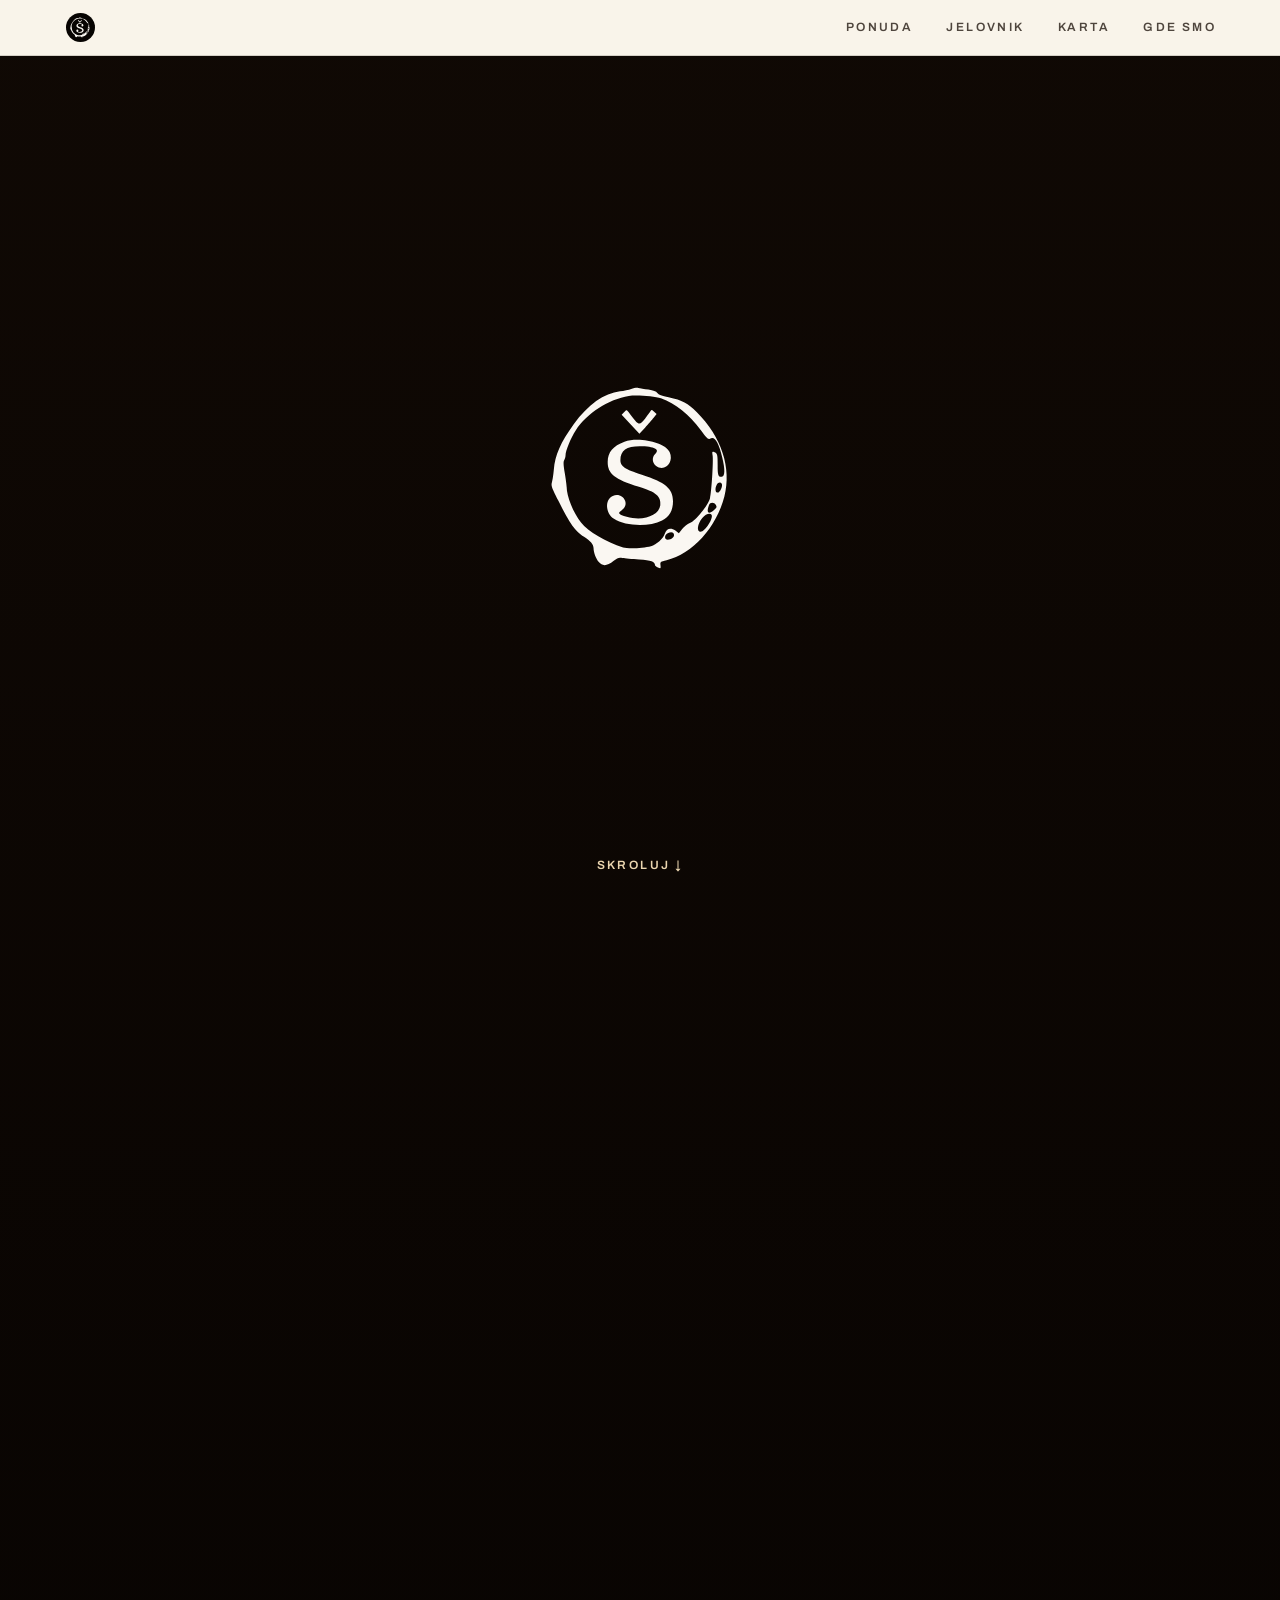
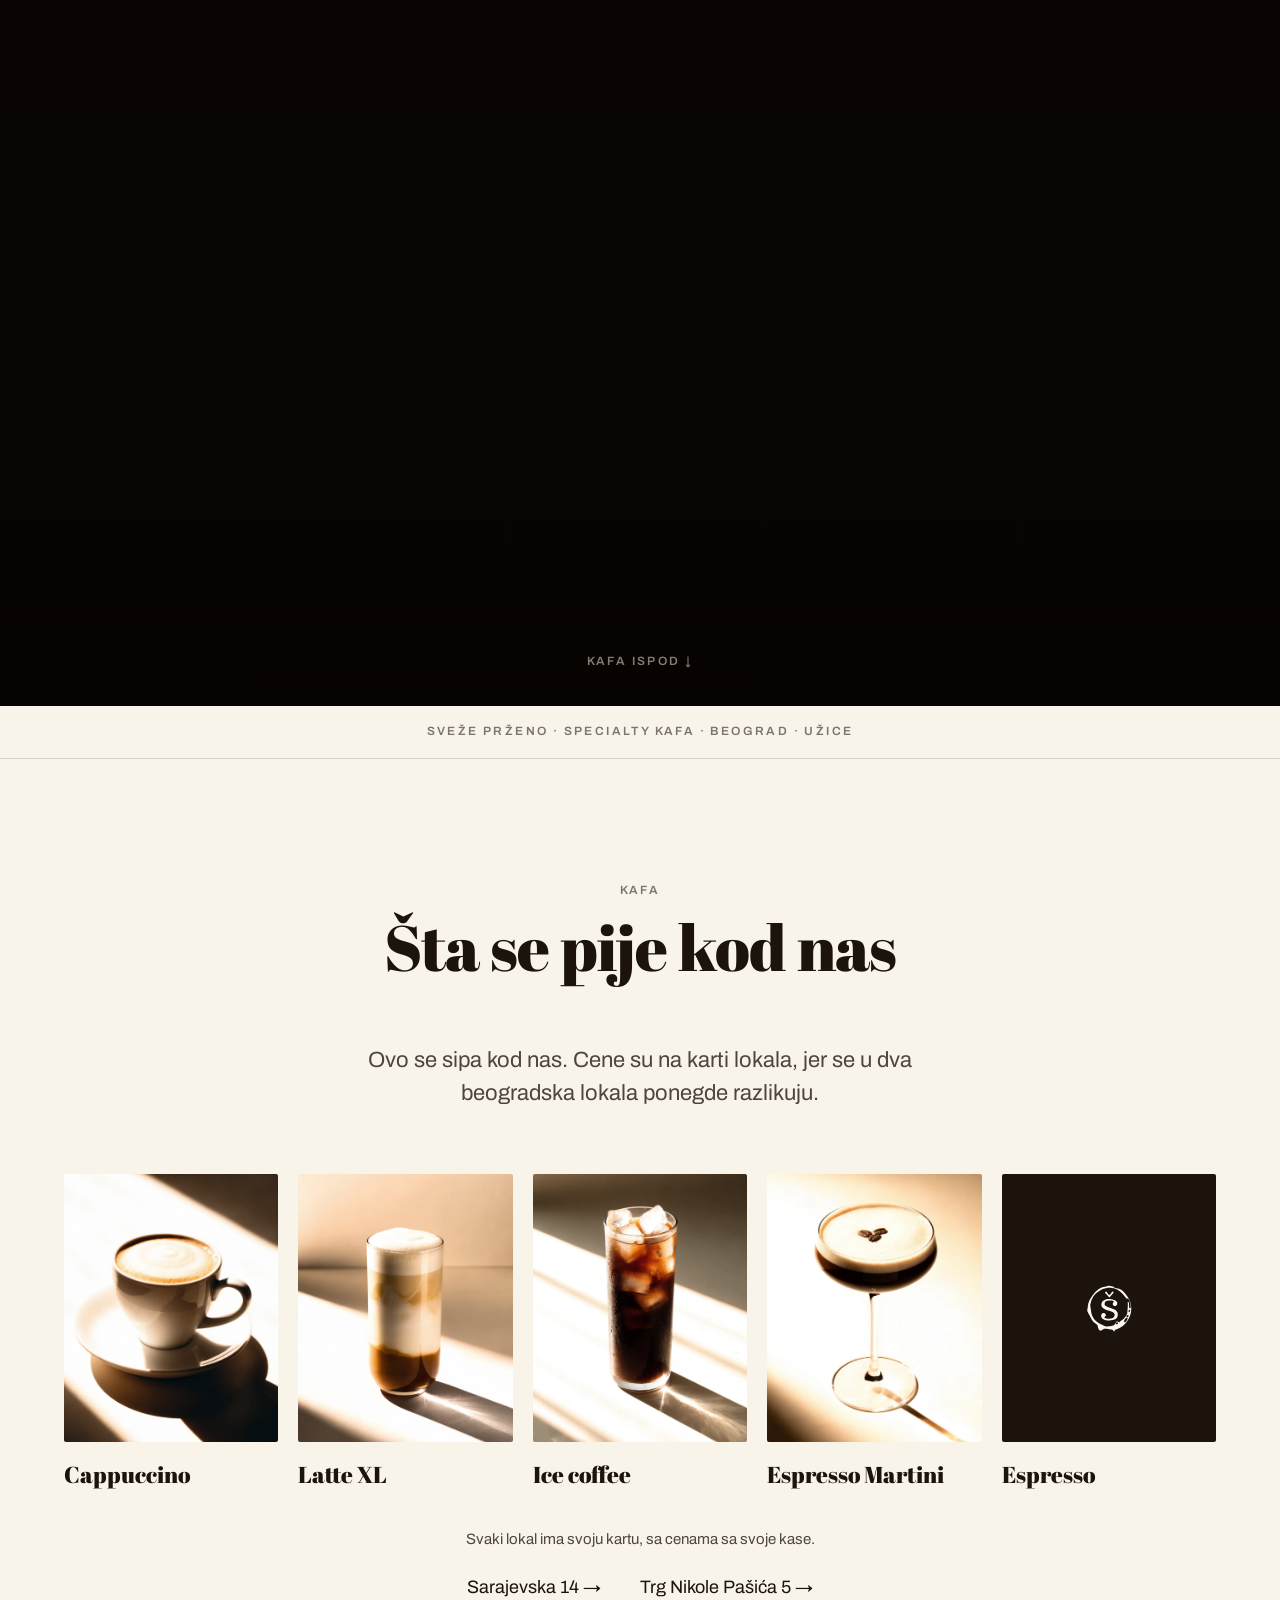
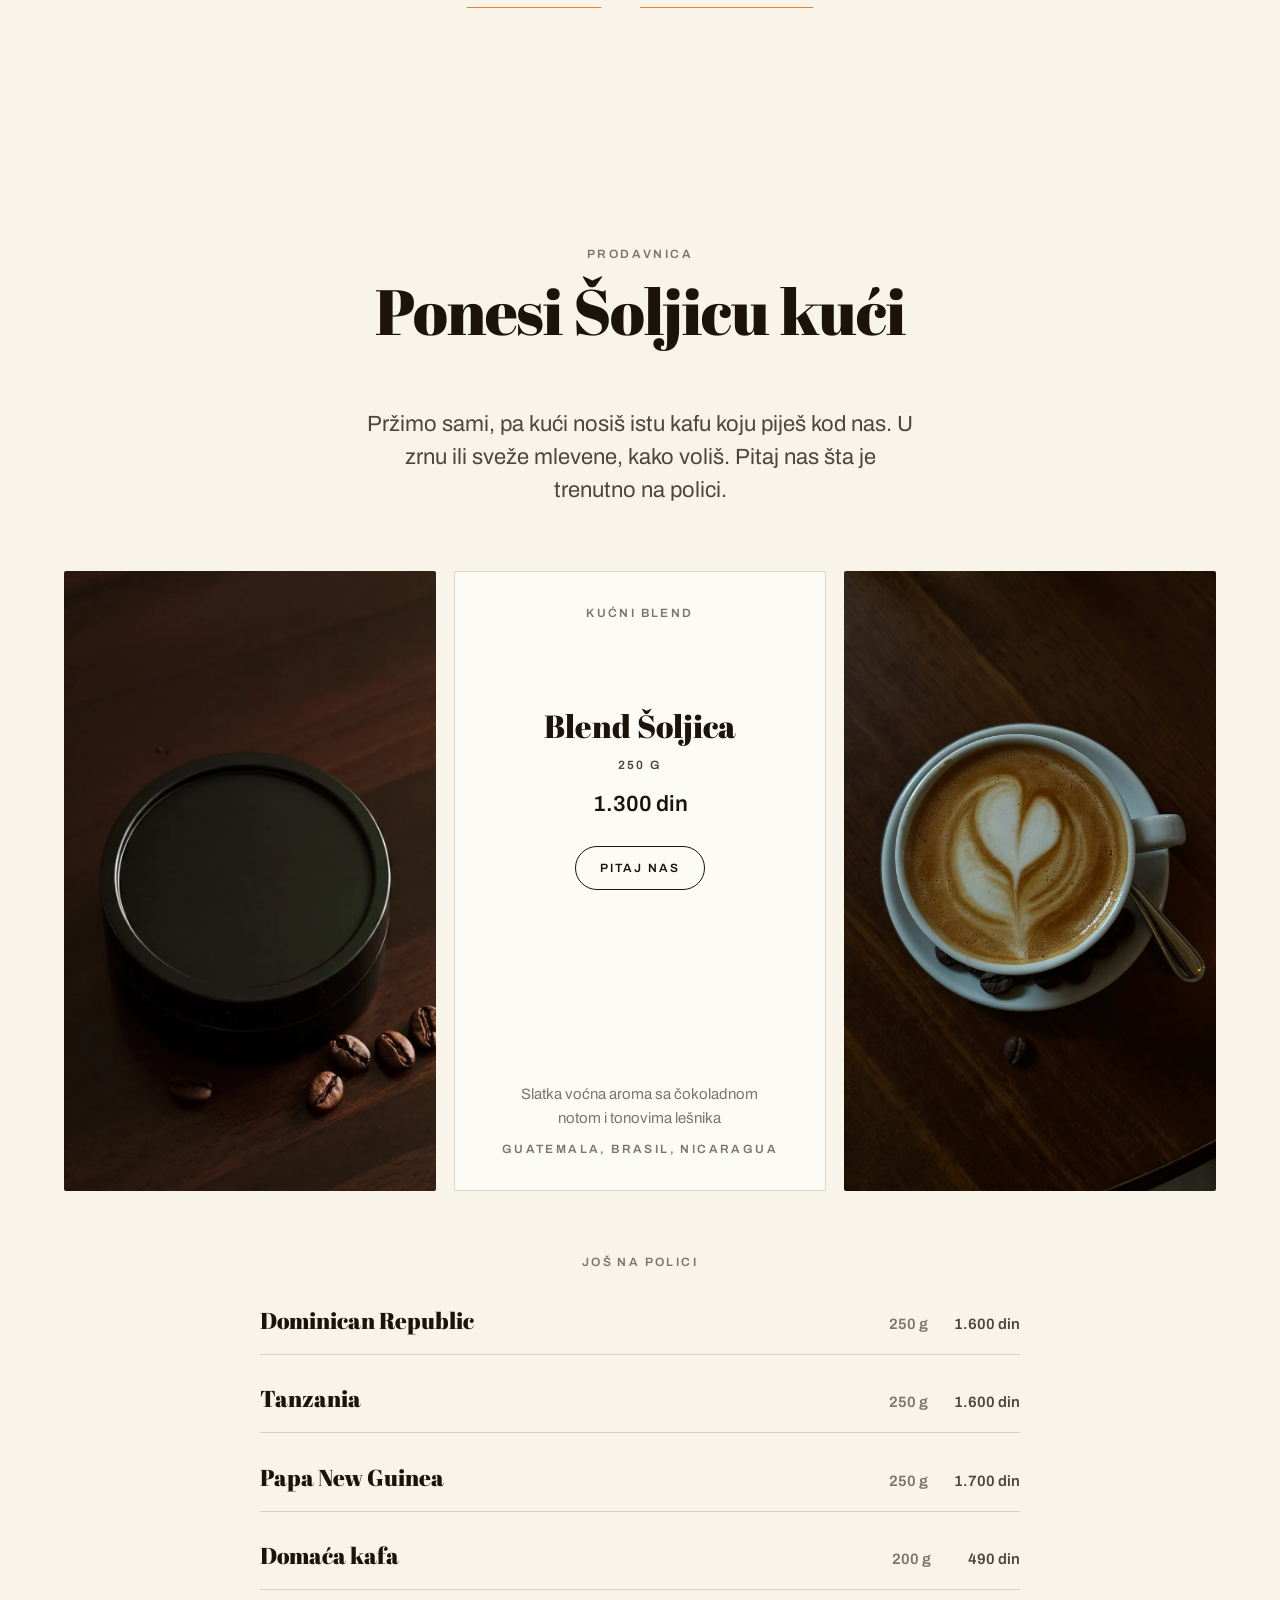
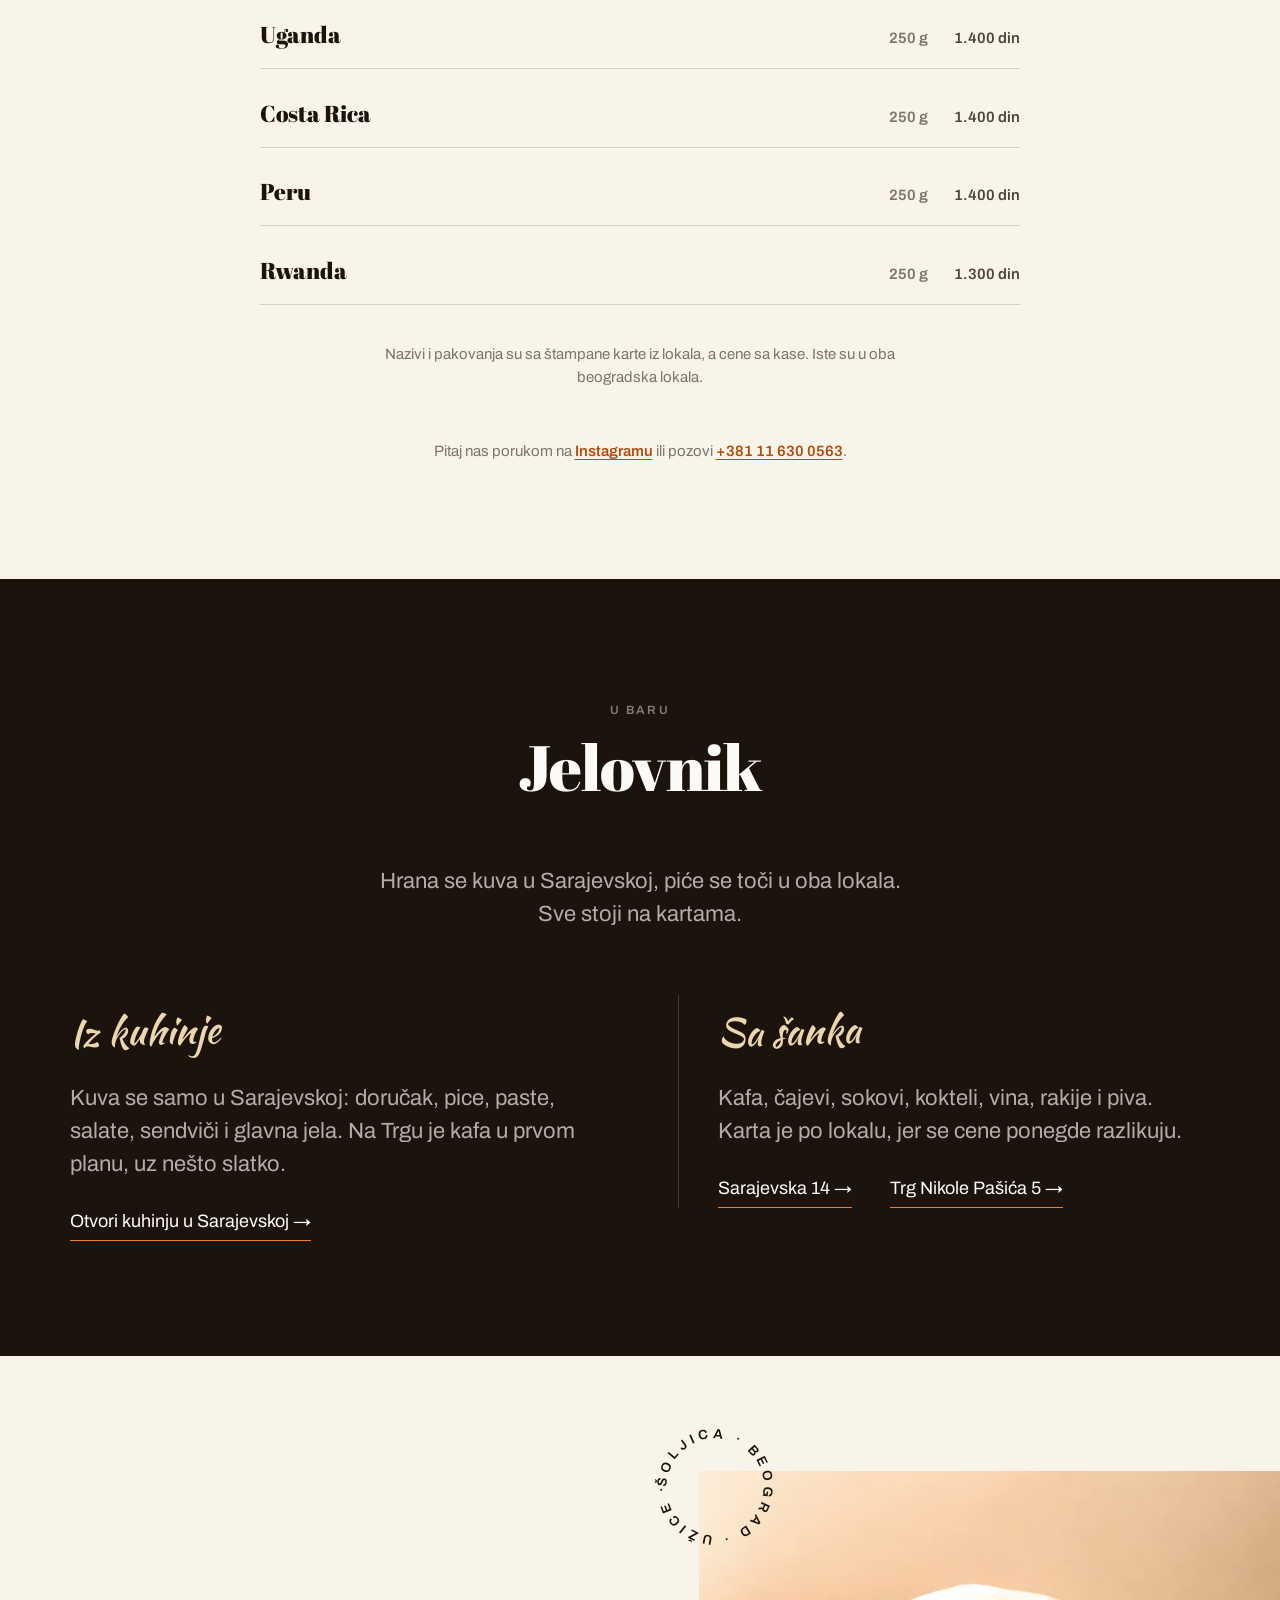
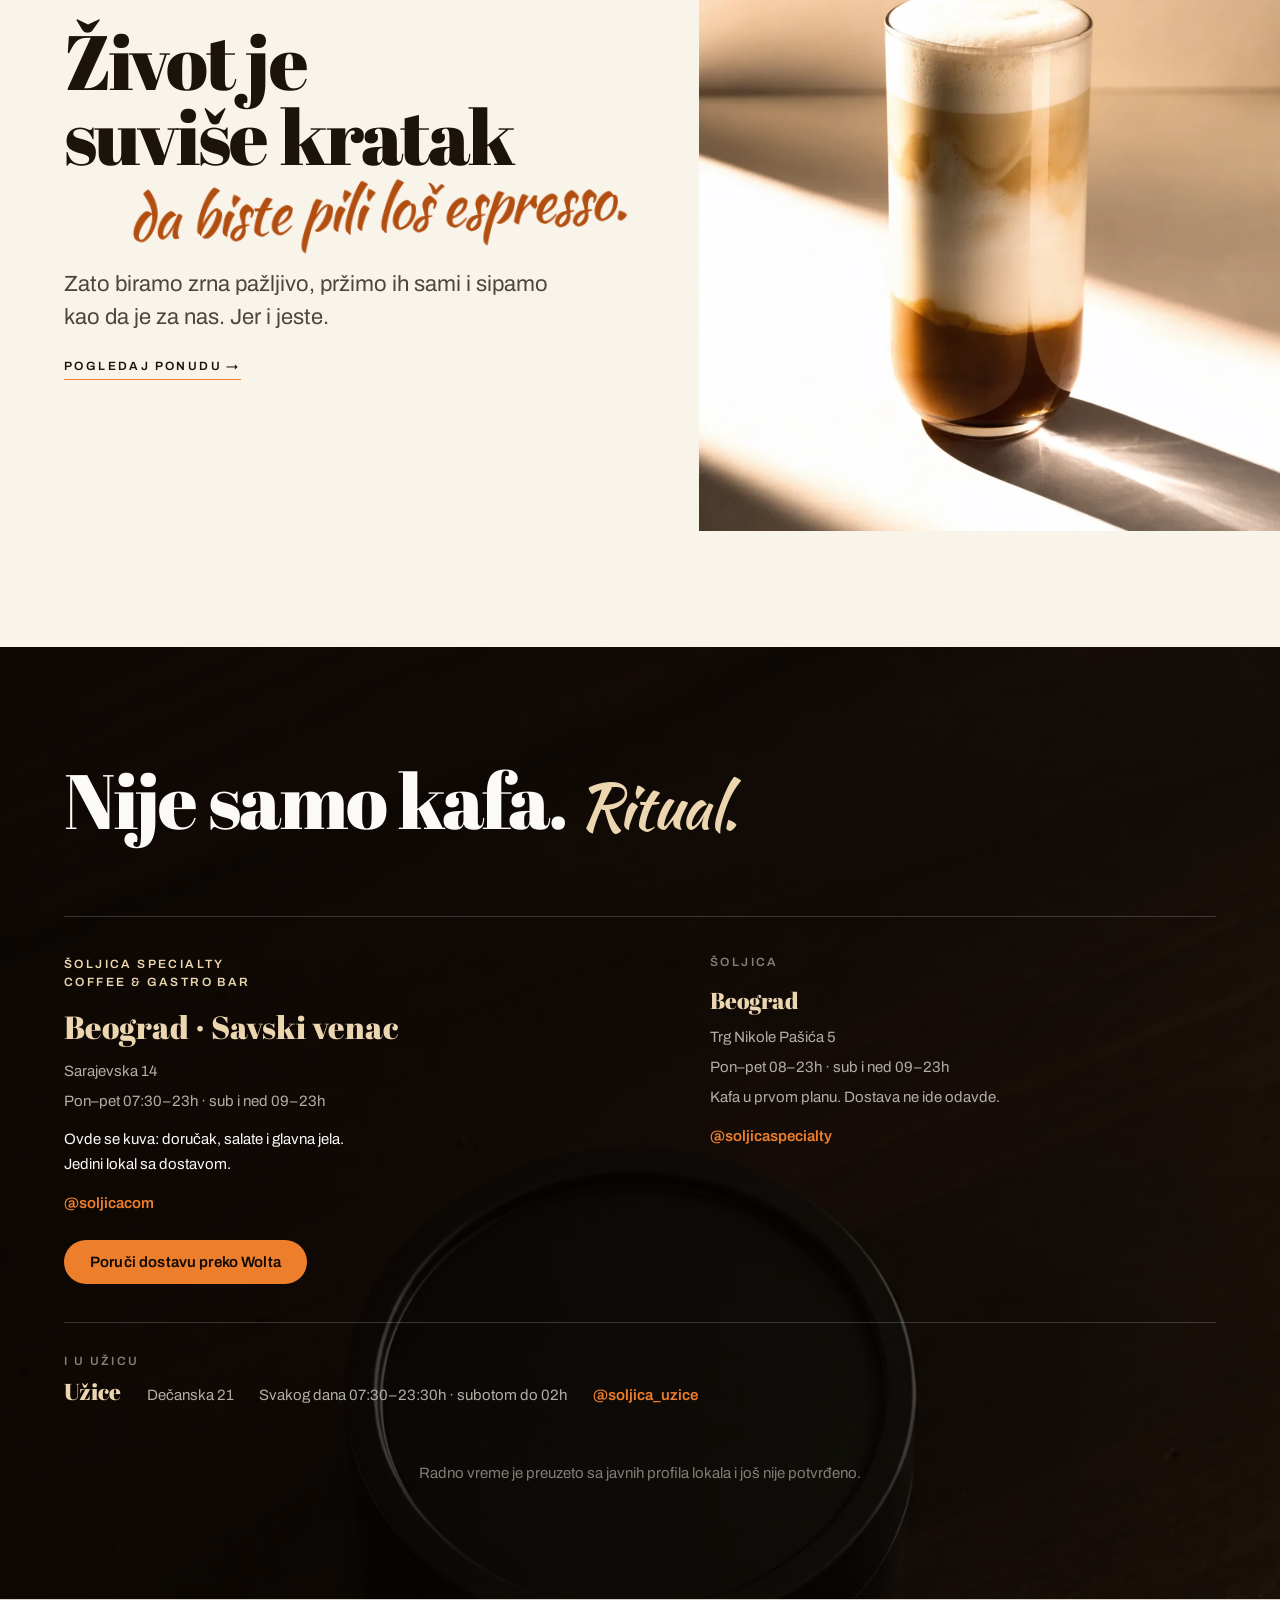
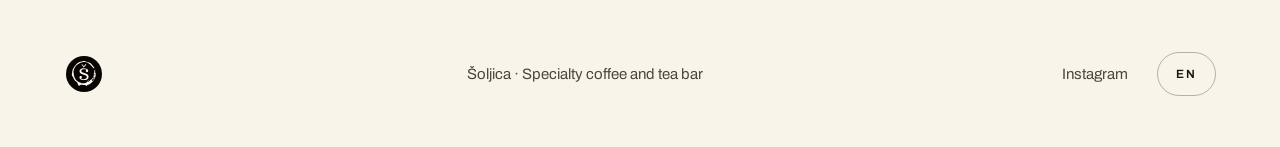
==== commit c67083e5: "Publish site (source: soljica@26817dc revert(menu): take the 26 line drawings back off the menu page" ====
--- a/index.html
+++ b/index.html
@@ -9,186 +9,24 @@
 <link rel="preconnect" href="https://fonts.googleapis.com">
 <link rel="preconnect" href="https://fonts.gstatic.com" crossorigin>
 <link href="https://fonts.googleapis.com/css2?family=Abril+Fatface&family=Kaushan+Script&family=Archivo:wdth,wght@62..125,400..900&display=swap" rel="stylesheet">
+<link rel="stylesheet" href="assets/base.css">
 <style>
   /* ============================================================================
-     Šoljica: quiet luxe editorial register (rebuild T2, 2026-08-11)
+     Šoljica home page: quiet luxe editorial register (rebuild T2, 2026-08-11)
      Cream and ink, ONE ember accent pulled from the logotype, generous air.
      joejuice.com's structure only; none of its voice. Spec:
      brainstorms/2026-08-11-soljica-rebuild-spec.md, criterion 3.
 
-     ONE RULE holds this file together: every colour in the stylesheet is a
-     var(), and every one of those vars is declared on bare :root below. The
-     themes remap SEVEN role tokens and nothing else, which is why forced light,
-     forced dark and the un-stamped system default each resolve to a COMPLETE
-     palette instead of half of one. The single keyword exception is
-     `transparent`, which has no theme to belong to.
-     Grep that keeps it true: no oklch( / rgb( / hsl( / # outside :root.
+     THE TOKENS, THE RESET, THE NAV, THE SECTION SCAFFOLDING AND THE FOOTER LIVE
+     IN assets/base.css since the site gained a second page (T7, 2026-08-13).
+     They are linked above, so they still cascade before everything here. What
+     is left in this file is what only the home page has: the hero and its cine
+     track, the rail, the shop, the menu board, the slogan and the three shops.
+     A colour here is still always a var() declared on base.css's :root, and the
+     grep that keeps it true now reads: no oklch( / rgb( / hsl( in this file, and
+     no hex colour. (Bare # still appears, as href targets and as the cine cup's
+     own SVG id selectors, which is why the old wording named :root.)
      ============================================================================ */
-  :root {
-    color-scheme: light;
-
-    /* ---- families: the logotype's own, unchanged ---- */
-    --display: "Abril Fatface", Georgia, serif;  /* fat serif, ball terminals */
-    --script: "Kaushan Script", cursive;         /* the logo's brush script */
-    --body: "Archivo", system-ui, sans-serif;
-
-    /* ---- the ramp: absolute values, never themed ---- */
-    --cream:      oklch(0.967 0.014 84);   /* the ground: warm oat paper */
-    --cream-lift: oklch(0.988 0.007 84);   /* cards standing off the ground */
-    --cream-sink: oklch(0.936 0.020 82);   /* wells pressed into it */
-
-    --ink-void:  oklch(0.108 0.013 62);    /* the floor of every scrim */
-    --ink-abyss: oklch(0.146 0.017 62);    /* hero, and the dark ground */
-    --ink:       oklch(0.196 0.019 60);    /* body text on cream, band on cream */
-    --ink-lift:  oklch(0.256 0.019 58);    /* panels standing off a dark ground */
-
-    --milk:  oklch(0.985 0.006 78);        /* also the cine cup's strokes */
-    --crema: oklch(0.884 0.056 82);        /* also the cine cup's crema */
-
-    --ember:      oklch(0.706 0.163 52);   /* THE accent, the logotype orange */
-    --ember-deep: oklch(0.545 0.146 46);   /* the accent when it carries text on cream */
-    --ember-lift: oklch(0.806 0.128 62);   /* the accent when it carries text on ink */
-
-    /* ---- roles: bare :root IS the light theme ---- */
-    --ground:      var(--cream);
-    --ground-lift: var(--cream-lift);
-    --band:        var(--ink);         /* strip + menu board */
-    --band-deep:   var(--ink-abyss);   /* hero */
-    --band-floor:  var(--ink-void);    /* the cine hero's bottom */
-    --text:        var(--ink);
-    --on-band:     var(--milk);
-    --accent:      var(--ember);
-    --accent-text: var(--ember-deep);
-    --on-accent:   var(--ink-abyss);
-    --coin-plate:  var(--ink-void);    /* the Š-coin's disc: painted by CSS, so it can leave in dark */
-
-    /* ---- derived: written once, follows whatever the roles resolve to ---- */
-    --text-soft:  color-mix(in oklch, var(--text) 74%, var(--ground));
-    --text-faint: color-mix(in oklch, var(--text) 52%, var(--ground));
-    --rule:       color-mix(in oklch, var(--text) 16%, transparent);
-    --rule-firm:  color-mix(in oklch, var(--text) 30%, transparent);
-
-    --on-band-soft:   color-mix(in oklch, var(--on-band) 70%, var(--band));
-    --on-band-faint:  color-mix(in oklch, var(--on-band) 50%, var(--band));
-    --rule-band:      color-mix(in oklch, var(--on-band) 18%, transparent);
-    --rule-band-firm: color-mix(in oklch, var(--on-band) 32%, transparent);
-
-    /* photography sits on the same floor in both themes, so its scrims and its
-       loading ground are theme-invariant by design, not by omission */
-    --scrim-soft: color-mix(in oklch, var(--ink-void) 28%, transparent);
-    --scrim-mid:  color-mix(in oklch, var(--ink-void) 58%, transparent);
-    --scrim-firm: color-mix(in oklch, var(--ink-void) 74%, transparent);
-    --scrim-deep: color-mix(in oklch, var(--ink-void) 88%, transparent);
-    --photo-warm: color-mix(in oklch, var(--ink-lift) 84%, var(--ember));
-    --photo-cool: color-mix(in oklch, var(--ink-abyss) 90%, var(--ember));
-
-    /* ---- editorial type scale ---- */
-    --t-micro: 0.75rem;                                    /* 12px tracked label */
-    --t-fine:  0.9375rem;                                  /* 15px notes + prices */
-    --t-body:  clamp(1rem, 0.28vw + 0.94rem, 1.125rem);    /* 16 -> 18 */
-    --t-lead:  clamp(1.125rem, 0.6vw + 1rem, 1.375rem);    /* intros */
-    --t-h4:    clamp(1.2rem, 0.5vw + 1.05rem, 1.45rem);    /* list rows */
-    --t-h3:    clamp(1.5rem, 0.9vw + 1.25rem, 2rem);       /* card names */
-    --t-h2:    clamp(2.5rem, 5vw, 4.5rem);                 /* section headings */
-    --t-h1:    clamp(2.9rem, 6vw, 5.5rem);                 /* the two statements */
-
-    /* ---- air ---- */
-    --gutter: clamp(20px, 5vw, 72px);
-    --band-y: clamp(5rem, 9vw, 10rem);
-    --measure: 42ch;
-    --nav-h: 56px;   /* the thin nav is sticky, so the hero and the cine stage both subtract it */
-
-    /* ---- shape + motion ---- */
-    --r-tile: 2px;
-    --r-pill: 999px;
-    --ease: cubic-bezier(0.16, 1, 0.3, 1);
-    --dur: 300ms;
-  }
-
-  /* Dark. Seven remaps, no new colours: every value here is a ramp token already
-     declared above, or `transparent`. Guarded so an explicit light choice still wins. */
-  @media (prefers-color-scheme: dark) {
-    :root:not([data-theme="light"]) {
-      color-scheme: dark;
-      --ground:      var(--ink-abyss);
-      --ground-lift: var(--ink);
-      --band:        var(--ink-lift);
-      --text:        var(--cream);
-      --accent-text: var(--ember-lift);
-      --on-accent:   var(--ink-void);
-      --coin-plate:  transparent;   /* an ink disc on an ink page is a disc nobody can see */
-    }
-  }
-  :root[data-theme="dark"] {
-    color-scheme: dark;
-    --ground:      var(--ink-abyss);
-    --ground-lift: var(--ink);
-    --band:        var(--ink-lift);
-    --text:        var(--cream);
-    --accent-text: var(--ember-lift);
-    --on-accent:   var(--ink-void);
-    --coin-plate:  transparent;
-  }
-
-  * { box-sizing: border-box; margin: 0; }
-  html { scroll-behavior: smooth; }
-  html, body { overflow-x: clip; }
-  body {
-    background: var(--ground);
-    color: var(--text);
-    font-family: var(--body);
-    font-size: var(--t-body);
-    line-height: 1.62;
-    -webkit-font-smoothing: antialiased;
-  }
-  a { color: inherit; }
-  ::selection { background: var(--accent); color: var(--on-accent); }
-  img { max-width: 100%; display: block; }
-  :focus-visible { outline: 2px solid var(--accent); outline-offset: 3px; }
-
-  .micro {
-    font: 600 var(--t-micro)/1.3 var(--body);
-    letter-spacing: 0.2em;
-    text-transform: uppercase;
-  }
-  .script { font-family: var(--script); font-weight: 400; }
-
-  /* ---------- the thin nav: all of the page chrome, and it outlives the hero ----------
-     Sticky at the top of the PAGE (it is a sibling of the hero, not a child), so it
-     survives the 250svh cine track without the fixed-then-hide hack the old topbar
-     needed. Cream ground, hairline rule: it reads as a masthead, not a toolbar. */
-  .topbar {
-    position: sticky; top: 0; z-index: 20;
-    height: var(--nav-h);
-    display: flex; align-items: center; justify-content: space-between; gap: 1rem;
-    padding: 0 var(--gutter);
-    background: var(--ground);
-    border-bottom: 1px solid var(--rule);
-  }
-  .nav-mark { display: inline-flex; align-items: center; min-height: 44px; min-width: 44px; }
-  .nav-mark .coin { width: 32px; }
-
-  /* The Š-coin, assembled rather than baked. The disc is a CSS circle in
-     --coin-plate (ink on cream, `transparent` in dark, where an ink disc on an
-     ink page is a disc nobody can see), and the mark on top is
-     assets/monogram-mark.svg, which is the traced monogram with its own disc
-     deleted. Percentages are the traced circle's own geometry: cx 130.7, cy
-     126.1, r 117 in the 259x251 box, so the CSS disc lands exactly where the
-     baked one did. */
-  .coin { position: relative; display: block; aspect-ratio: 259 / 251; }
-  .coin::before {
-    content: ""; position: absolute;
-    left: 5.29%; top: 3.63%; width: 90.35%; height: 93.23%;
-    border-radius: 50%; background: var(--coin-plate);
-  }
-  .coin img { position: relative; width: 100%; height: auto; }  /* height:auto or the width/height attributes squash the mark against the plate */
-  .nav-links { display: flex; gap: clamp(1rem, 2.6vw, 2.4rem); }
-  .nav-links a {
-    display: inline-flex; align-items: center; min-height: 44px;
-    color: var(--text-soft); text-decoration: none;
-    transition: color var(--dur) var(--ease);
-  }
-  .nav-links a:hover { color: var(--accent-text); }
 
   /* ---------- hero: the mark on ink, one line, two flat actions ----------
      Stays dark on purpose: assets/logo.svg is the real traced mark and its
@@ -217,10 +55,6 @@
     display: block;
     width: clamp(240px, 32vw, 460px);
     max-width: none; /* the global img max-width:100% collapses the auto grid track at 390px */
-  }
-  .sr-only {
-    position: absolute; width: 1px; height: 1px; overflow: hidden;
-    clip-path: inset(50%); white-space: nowrap;
   }
   .hero-foot {
     position: relative; z-index: 1; align-self: end;
@@ -302,53 +136,39 @@
     border-bottom: 1px solid var(--rule);
   }
 
-  /* ---------- section scaffolding ---------- */
-  section { padding: var(--band-y) var(--gutter); }
-  .sec-label { text-align: center; margin-bottom: clamp(2.6rem, 5vw, 4.5rem); }
-  .sec-label .big {
-    display: block;
-    margin-top: 0.6rem;
-    font-family: var(--display); font-weight: 400;
-    font-size: var(--t-h2);
-    letter-spacing: -0.015em; line-height: 1.06;
-    text-wrap: balance;
-    text-transform: none;
-  }
-  .sec-label .micro { color: var(--text-faint); }
-  .uvod {
-    max-width: var(--measure); margin: 0 auto clamp(2.8rem, 5vw, 4.4rem);
-    text-align: center; font-size: var(--t-lead); line-height: 1.5;
-    color: var(--text-soft); text-wrap: pretty;
-  }
-  /* ---------- napomena: the provisional marker (T6, spec criterion 11) ----------
-     Every figure on this page that did NOT come off his Wolt menu says so here.
-     TEMPLATE-owned on purpose, not a slot: it disclaims values a chat op can
-     edit, so a chat op must not be able to delete the disclaimer and leave the
-     invented price standing. The cost of that choice is that clearing a marker
-     once the owner confirms a figure is a code edit, not a chat edit. */
-  .napomena {
-    max-width: 60ch; margin: clamp(1.8rem, 3vw, 2.6rem) auto 0;
-    text-align: center; font-size: var(--t-fine); line-height: 1.5;
-    color: var(--text-faint); text-wrap: pretty;
-  }
+  /* section, .sec-label, .uvod and .napomena are the site's section anatomy and
+     live in assets/base.css. These two are the home page's own bands recolouring
+     the marker against ink. */
   .menu .napomena { color: var(--on-band-faint); }
   .ritual .napomena { color: var(--on-band-faint); margin-top: clamp(2rem, 3.5vw, 3rem); }
 
-  /* ---------- rail: the page's engine, his drinks at his prices ----------
+  /* ---------- rail: the page's engine, five of his drinks and the door to the menus ----------
      joejuice's "most popular products" row with the claim removed: nobody has
-     told us what sells, so the row is just five items off his own Wolt menu,
-     named and priced as he lists them. No ordering action lives here on
-     purpose; spec criterion 6 gives the one order link to Sarajevska.
-
-     PHOTO BINDING (the decision T4 was asked to settle): the tile is
-     TEMPLATE-owned and bound by nth-child, not a content field. cms/engine.mjs
-     clones item 1 as the prototype and substitutes data-slot TEXT only, so a
-     photo could only ride along as a filename in a text field that some script
-     then has to resolve: a new failure mode, for a value the owner has no way
-     to upload anyway. Any card without a photograph of its own falls back to
-     the Š-coin on ink, which is also what a sixth item added through the CMS
-     gets. Card 5 uses that fallback deliberately: the KAFE harvest has no plain
-     espresso, so no fifth product frame was shot. */
+     told us what sells. No ordering action lives here on purpose; the rebuild
+     spec's criterion 6 gives the one order link to Sarajevska.
+
+     NO PRICES SINCE THE POS BATCH'S T17 (2026-08-14), and the reason is not that
+     the old ones were wrong. They were the printed book's counter prices, put
+     here by the menu batch's T4 after the 2026-08-11 Wolt DELIVERY harvest was
+     found on this page. What retires them is that ONE number cannot answer for
+     two shops: the tills at Trg and Sarajevska disagree on 14 products, so a
+     price on the home page is either a claim about one bar that does not say
+     which, or a claim about both that is false. The five cards keep the name and
+     the photograph, and the price now lives where the shop is named, one page
+     each. The category-range line that sat under them (menu batch T4, criterion
+     6) went with them, mechanism included: it was computed from the book, and
+     the book no longer prices this site.
+
+     PHOTO BINDING (the decision the rebuild batch's T4 was asked to settle): the
+     tile is TEMPLATE-owned and bound by nth-child, not a content field.
+     cms/engine.mjs clones item 1 as the prototype and substitutes data-slot TEXT
+     only, so a photo could only ride along as a filename in a text field that
+     some script then has to resolve: a new failure mode, for a value the owner
+     has no way to upload anyway. Any card without a photograph of its own falls
+     back to the Š-coin on ink, which is also what a sixth item added through the
+     CMS gets. THE ORDER OF THESE FIVE IS THE PHOTO ORDER: cappuccino, latte XL,
+     ice coffee, espresso martini. Card 5 uses the fallback deliberately, because
+     no product frame was ever shot for a plain espresso. */
   .rail {
     display: grid; grid-template-columns: repeat(5, 1fr);
     gap: clamp(12px, 1.6vw, 26px);
@@ -370,12 +190,49 @@
   .rail-card h3 {
     font-family: var(--display); font-weight: 400;
     font-size: var(--t-h4); line-height: 1.14; letter-spacing: 0;
-    min-height: 2.28em;   /* two lines: his longest name wraps, and the prices should still line up */
     text-wrap: balance;
   }
-  .rail-price { font-size: var(--t-fine); font-weight: 600; color: var(--text-soft); }
-
-  /* ---------- shop: editorial grid ---------- */
+  /* The h3 carried min-height: 2.28em so a wrapped name still left the prices on one
+     line. T17 took the prices, so the reserved second line was reserved for nothing and
+     showed as dead space under every short name. */
+
+  /* ---------- the rail's route: one door per shop (criterion 31) ----------
+     Where the computed range line used to sit. Both links are TEMPLATE-owned, like
+     the bar switcher on the menu pages and for the same reason: which shops exist
+     and what their pages are called is the site's own structure, not the owner's
+     copy, and a chat edit that renamed one would leave the home page pointing at a
+     page no bar has. The sentence above them IS a slot, because "our two bars do not
+     price everything alike" is a thing about his business he may want to word
+     himself. Sarajevska leads, as it does in #gde. */
+  .rail-route {
+    max-width: 60ch; margin: clamp(2rem, 3.2vw, 2.8rem) auto 0;
+    text-align: center;
+  }
+  .rail-route-copy {
+    font-size: var(--t-fine); line-height: 1.5;
+    color: var(--text-soft); text-wrap: pretty;
+  }
+  .rail-doors {
+    margin-top: 1.4rem;
+    display: flex; flex-wrap: wrap; justify-content: center;
+    /* the row gap is 1.6rem and not less on purpose: each door carries an invisible
+       44px hit box centred on a ~21px link, so stacked doors closer than that would
+       hand one link's bottom half to the other's tap target */
+    gap: 1.6rem clamp(1.6rem, 3vw, 2.6rem);
+  }
+  .rail-door {
+    display: inline-block; position: relative;
+    color: var(--text); text-decoration: none;
+    border-bottom: 1.5px solid var(--accent); padding-bottom: 4px;
+    transition: color var(--dur) var(--ease);
+  }
+  .rail-door::after {   /* same invisible 44px hit box as .slogan-link, and for the same reason */
+    content: ""; position: absolute; left: 0; right: 0;
+    top: 50%; height: 44px; transform: translateY(-50%);
+  }
+  .rail-door:hover { color: var(--accent-text); }
+
+  /* ---------- shop: the house blend between two photographs, then the shelf ---------- */
   .mix-list {
     display: grid; gap: clamp(12px, 1.4vw, 24px);
     grid-template-columns: repeat(3, 1fr);
@@ -389,12 +246,14 @@
   }
   .tile-photo.t-tin   { background-image: url("assets/tin.webp"); background-size: 175%; background-position: 50% 42%; }
   .tile-photo.t-latte { background-image: url("assets/latte.webp"); }
-  /* night.webp left the page here (T4, spec criterion 10): its two cups are
-     part-poured and a hand is in frame. It is still in assets/, off the site. */
-  .tile-photo.t-night { background-image: url("assets/rail-espresso.webp"); }
+  /* .t-night is gone since T5 of the menu batch: the shop grid's second row held two invented
+     blends and a third photograph, and the real lineup is a list of ten bags, not more cards.
+     That class carried rail-espresso.webp, which nothing else on the page used, so the shot
+     left the site with it. night.webp had already left at T4 (two part-poured cups, a hand in
+     frame). Both files are still in assets/, off the page. */
   .tile-photo.t-pour  { background-image: url("assets/rail-latte-xl.webp"); }
   .tile-photo .ph-chip { left: 12px; bottom: 12px; }
-  .mix { /* card anatomy: origin stamp top, name+price center, notes at the foot */
+  .mix { /* card anatomy: label top, name+weight+action center, note and origins at the foot */
     background: var(--ground-lift);
     border: 1px solid var(--rule);
     border-radius: var(--r-tile);
@@ -402,22 +261,23 @@
     display: flex; flex-direction: column; align-items: center;
     text-align: center; padding: clamp(1.8rem, 2.6vw, 2.6rem) 1.6rem;
   }
-  .stamp-origin {
-    width: 46px; height: 46px; flex: 0 0 auto;
-    border: 1px solid var(--rule-firm);
-    border-radius: 50%; display: grid; place-items: center;
-    font: 600 10px var(--body); letter-spacing: 0.14em;
-    color: var(--text-faint);
-  }
+  /* the SRB circle (.stamp-origin) went with the invented blends: it read as an origin, and
+     the real blend prints three of them (Guatemala, Brasil, Nicaragua) at the card's foot */
+  .mix-label { flex: 0 0 auto; color: var(--text-faint); }
   .mix-mid { margin: auto 0; display: flex; flex-direction: column; align-items: center; gap: 0.85rem; }
-  .mix .notes { margin-top: auto; padding-top: 1rem; }
+  .mix-foot { margin-top: auto; padding-top: 1rem; display: grid; gap: 0.7rem; justify-items: center; }
   .mix h3 {
     font-family: var(--display); font-weight: 400;
     font-size: var(--t-h3); letter-spacing: 0; line-height: 1.12;
     color: var(--text);
   }
-  .mix .price { color: var(--text-soft); }
+  .mix .weight { color: var(--text-soft); }
+  /* The blend's price (T18). It sits under the weight rather than beside it because .mix-mid
+     is a centred column and a name/weight/price row would have to invent a horizontal rhythm
+     the card does not otherwise have. */
+  .mix .mix-price { font-size: var(--t-lead); font-weight: 600; color: var(--text); }
   .mix .notes { color: var(--text-faint); font-size: var(--t-fine); max-width: 28ch; }
+  .mix .origins { color: var(--text-faint); }
   .order {
     margin-top: 0.6rem;
     border: 1.5px solid var(--text); border-radius: var(--r-pill);
@@ -432,16 +292,37 @@
     padding-block: 14px;   /* inline padding grows the hit box to 44px without moving the line box */
   }
 
-  /* ---------- beans: quiet tasting list ---------- */
-  .beans { padding-top: 0; }
-  .bean-list { display: grid; gap: clamp(1.2rem, 2vw, 1.8rem); max-width: 760px; margin: 0 auto; }
-  .bean {
-    display: flex; justify-content: space-between; align-items: baseline; gap: 1.4rem;
+  /* ---------- the shelf: the other eight bags, now with prices ----------
+     This is #zrna's own row anatomy, inherited rather than invented: that section was a quiet
+     list of name against a right-aligned figure, and T5 retired the section but kept the
+     pattern. `.notes` is deliberately absent here: exactly one tasting note exists in the
+     printed book and it belongs to the blend, in the card above.
+
+     PRICES ARRIVED AT THE POS BATCH'S T18 (2026-08-14), and the row grew a third cell for
+     them. T5 shipped weights alone because the book's retail price column is under a taped
+     strip of handwritten numbers, which is `confirmed` evidence while criterion 4 gates on
+     `read`. The till settles it: every bag here is an article with a code, at the same price
+     at both Belgrade shops, joined on bar + POS code like any drink on a menu page. The
+     weight sits between the name and the price rather than beside it, because a 200 g bag at
+     490 and a 250 g bag at 1.400 are not comparable numbers unless the size is read first. */
+  .shelf { margin-top: clamp(2.8rem, 5vw, 4.6rem); }
+  .shelf-label { display: block; text-align: center; color: var(--text-faint); margin-bottom: clamp(1.4rem, 2.4vw, 2rem); }
+  .shelf-list { display: grid; gap: clamp(1.2rem, 2vw, 1.8rem); max-width: 760px; margin: 0 auto; }
+  .bag {
+    display: grid; grid-template-columns: 1fr auto auto; align-items: baseline;
+    gap: 0.6rem clamp(1rem, 2vw, 1.8rem);
     border-bottom: 1px solid var(--rule); padding-bottom: 0.9rem;
   }
-  .bean b { font-family: var(--display); font-weight: 400; font-size: var(--t-h4); }
-  .bean .notes { color: var(--text-faint); font-size: var(--t-fine); }
-  .bean .price { font-weight: 600; font-size: var(--t-fine); white-space: nowrap; color: var(--text-soft); }
+  .bag b { font-family: var(--display); font-weight: 400; font-size: var(--t-h4); }
+  .bag .weight { font-weight: 600; font-size: var(--t-fine); white-space: nowrap; color: var(--text-faint); }
+  .bag .bag-price {
+    font-weight: 600; font-size: var(--t-fine); white-space: nowrap; color: var(--text-soft);
+    /* a three-figure price and a four-figure one line up on the right edge. Do NOT write the
+       example numbers out here with the currency word: cms/provenance.mjs reads a number plus
+       "din" anywhere in the template as a price no store holds, and it caught this comment's
+       first draft. It is right to. */
+    min-width: 7ch; text-align: right;
+  }
 
   /* ---------- jelovnik: dark menu board, two quiet columns ---------- */
   .menu { background: var(--band); color: var(--on-band); }
@@ -459,14 +340,44 @@
     transform: rotate(-1.5deg);
     margin-bottom: clamp(1.2rem, 2vw, 1.8rem);
   }
-  .dish { border-bottom: 1px solid var(--rule-band); padding: 1.1rem 0; }
-  .dish b { font-family: var(--display); font-weight: 400; font-size: var(--t-h4); line-height: 1.2; }
-  .dish .notes { color: var(--on-band-soft); font-size: var(--t-fine); margin-top: 0.3rem; text-wrap: pretty; }
-  .drink {
-    display: flex; justify-content: space-between; align-items: baseline; gap: 1.2rem;
-    border-bottom: 1px solid var(--rule-band); padding: 1rem 0;
-  }
-  .drink .price { color: var(--on-band-soft); font-weight: 600; font-size: var(--t-fine); white-space: nowrap; }
+  /* .dish, .dish b and .dish .notes went with the 2024 dish list at T19, and so did
+     `.menu-col .napomena`, which existed to left-align the marker that said how old that
+     list was. Both columns are routes now, so this section owns no list of its own.
+     The second column stopped being a price list on 2026-08-12 (menu batch T4) and
+     became the door to one. Its ten drinks were the same Wolt DELIVERY prices as the
+     rail's, so the page quoted numbers the counter does not charge, twice. That one
+     door became TWO at T20 (2026-08-14), when the single book-priced list it opened was
+     deleted: there is no one page to point at any more, because the two Belgrade tills
+     disagree on 14 products. The first
+     column made the same move at T19, for a different reason: not that its content was
+     wrong, but that it was two years old and unre-sourceable, and a real one exists on
+     Sarajevska's page. The border-left is the divider BETWEEN the two, so it stays on
+     the second column only. */
+  .menu-route { border-left: 1px solid var(--rule-band); padding-left: clamp(1.6rem, 3vw, 2.8rem); }
+  .route-copy { color: var(--on-band-soft); font-size: var(--t-lead); line-height: 1.5; text-wrap: pretty; }
+  .route-link {
+    display: inline-block; position: relative; margin-top: 1.6rem;
+    color: var(--on-band); text-decoration: none;
+    border-bottom: 1.5px solid var(--accent); padding-bottom: 4px;
+    transition: color var(--dur) var(--ease);
+  }
+  .route-link::after {   /* same invisible 44px hit box as .slogan-link, and for the same reason */
+    content: ""; position: absolute; left: 0; right: 0;
+    top: 50%; height: 44px; transform: translateY(-50%);
+  }
+  .route-link:hover { color: var(--accent-text); }
+  /* The bar column holds TWO doors since T20, one per shop, where it held one to the
+     deleted single list. The row gap is 1.6rem and not less for the same reason .rail-doors
+     gives it: each door carries an invisible 44px hit box centred on a ~21px link, so two
+     doors stacked closer than that would hand one link's bottom half to the other's target.
+     The margin moves off the links and onto the row, or the second one in a wrapped row
+     would push itself down by another 1.6rem. */
+  .route-doors {
+    margin-top: 1.6rem;
+    display: flex; flex-wrap: wrap;
+    gap: 1.6rem clamp(1.6rem, 3vw, 2.6rem);
+  }
+  .route-doors .route-link { margin-top: 0; }
 
   /* ---------- slogan: editorial split + stamp ---------- */
   .slogan {
@@ -572,33 +483,8 @@
   .spot-brief .spot-role { margin-bottom: 0; flex-basis: 100%; }
   .spot-brief p { margin-top: 0; }
 
-  /* ---------- footer: light, and short. One coffee bar, not a chain ---------- */
-  .site-foot {
-    background: var(--ground);
-    border-top: 1px solid var(--rule);
-    padding: clamp(2.2rem, 4vw, 3.4rem) var(--gutter);
-    display: flex; flex-wrap: wrap; gap: 1.2rem 2rem;
-    justify-content: space-between; align-items: center;
-    font-size: var(--t-fine); color: var(--text-faint);
-  }
-  .foot-mark { display: inline-flex; align-items: center; min-height: 44px; min-width: 44px; }
-  .foot-mark .coin { width: 40px; }
-  .foot-line { color: var(--text-soft); }
-  .foot-side { display: flex; align-items: center; gap: clamp(1rem, 2.4vw, 1.8rem); }
-  .foot-ig {
-    display: inline-flex; align-items: center; min-height: 44px;
-    color: var(--text-soft); text-decoration: none;
-    transition: color var(--dur) var(--ease);
-  }
-  .foot-ig:hover { color: var(--accent-text); }
-  .lang-toggle {
-    border: 1.5px solid var(--rule-firm); background: none; color: var(--text);
-    font: 600 var(--t-micro) var(--body); letter-spacing: 0.16em;
-    padding: 11px 18px; border-radius: var(--r-pill); cursor: pointer; min-height: 44px;
-    text-decoration: none; display: inline-flex; align-items: center;
-    transition: border-color var(--dur) var(--ease), color var(--dur) var(--ease);
-  }
-  .lang-toggle:hover { border-color: var(--accent); color: var(--accent-text); }
+  /* The footer and the language toggle are chrome, so they live in
+     assets/base.css with the nav. */
 
   /* ---------- responsive ---------- */
   @media (max-width: 900px) {
@@ -618,6 +504,12 @@
     .mix-list { grid-template-columns: 1fr 1fr; }
     .t-latte { display: none; }
     .slogan, .ritual-head, .menu-cols { grid-template-columns: 1fr; }
+    /* stacked, a left rule points at nothing: the bar route sits UNDER the kitchen route,
+       so its divider has to be the edge it actually meets */
+    .menu-route {
+      border-left: 0; padding-left: 0;
+      border-top: 1px solid var(--rule-band); padding-top: clamp(1.6rem, 3vw, 2.4rem);
+    }
     .spots { grid-template-columns: 1fr; }
     .spot-second { border-top: 1px solid var(--rule-band); padding-top: clamp(1.4rem, 2.4vw, 2rem); }
     .spot .wolt { width: 100%; }   /* stacked, the one action should be reachable without aiming */
@@ -631,15 +523,12 @@
        which keeps the alternating rhythm the desktop grid has. */
     .mix { min-height: 300px; }
     .t-latte { display: block; }
-    .site-foot { justify-content: center; text-align: center; }
   }
   @media (pointer: coarse) {
-    .order, .lang-toggle { padding: 14px 24px; }
+    .order { padding: 14px 24px; }
   }
   @media (prefers-reduced-motion: reduce) {
     .stamp { animation: none; }
-    html { scroll-behavior: auto; }
-    * { transition-duration: 0.01ms !important; }
   }
 </style>
 <script>
@@ -652,10 +541,30 @@
 <body>
 
 <header class="topbar">
+  <!-- THE PHONE DRAWER'S SWITCH (2026-08-14). A checkbox, not a button with a script: this
+       is a static site, so a nav that only opens once JS has run is a nav that does not
+       exist when that request fails. The order of the next four elements is load-bearing,
+       because the stylesheet reaches the drawer with `.nav-cb:checked ~ .nav-links`: the
+       checkbox first, then the labels that toggle it, then the nav. assets/nav.js adds
+       only what CSS cannot do here, which is closing on an IN-PAGE anchor tap.
+       Its name is a hidden SPAN and not an aria-label, for the reason the bar switcher on
+       the menu pages already carries: the render swaps href, meta content and leaf inner
+       text, so an attribute would still read Serbian to a screen reader on the EN page. -->
+  <input type="checkbox" id="nav-toggle" class="nav-cb">
   <a class="nav-mark" href="#vrh" aria-label="Šoljica"><span class="coin"><img src="assets/monogram-mark.svg" alt="" width="32" height="31"></span></a>
+  <label for="nav-toggle" class="nav-burger"><span class="sr-only" data-i18n-en="Menu">Meni</span><svg class="ic-burger" viewBox="0 0 24 24" fill="none" stroke="currentColor" stroke-width="1.6" stroke-linecap="round" aria-hidden="true"><path d="M4 7h16"/><path d="M4 12h16"/><path d="M4 17h16"/></svg><svg class="ic-close" viewBox="0 0 24 24" fill="none" stroke="currentColor" stroke-width="1.6" stroke-linecap="round" aria-hidden="true"><path d="M6 6l12 12"/><path d="M18 6L6 18"/></svg></label>
+  <label for="nav-toggle" class="nav-scrim" aria-hidden="true"></label>
   <nav class="nav-links micro"><!-- no aria-label: it is the only nav, and a label here would stay Serbian on the EN render -->
     <a href="#ponuda" data-i18n-en="Shop">Ponuda</a>
-    <a href="#jelovnik" data-i18n-en="Menu">Jelovnik</a>
+    <a href="#jelovnik" data-i18n-en="Food">Jelovnik</a>
+    <!-- ON THE PAGE SINCE T20 (2026-08-14), where it used to leave it. This was the one
+         off-page link in the nav and it went to the single drinks list, which is deleted:
+         one book-priced page cannot serve two shops that price 14 products differently.
+         There is no single destination to move it to, so it points at the section that
+         ENDS in the two doors, and the choice of shop stays where a reader can see both
+         at once. No data-href-en any more either: an in-page anchor is the same in both
+         languages, and one left behind would have routed the English nav at a dead page. -->
+    <a href="#kafa" data-i18n-en="Drinks">Karta</a>
     <a href="#gde" data-i18n-en="Find us">Gde smo</a>
   </nav>
 </header>
@@ -717,33 +626,36 @@
     <span class="micro" data-i18n-en="Coffee">Kafa</span>
     <h2 class="big" data-slot="rail.heading">Šta se pije kod nas</h2>
   </div>
-  <p class="uvod" data-slot="rail.intro">Nazivi i cene su sa naše Wolt karte za Sarajevsku 14. U druga dva lokala mogu da se razlikuju.</p>
+  <p class="uvod" data-slot="rail.intro">Ovo se sipa kod nas. Cene su na karti lokala, jer se u dva beogradska lokala ponegde razlikuju.</p>
   <div class="rail" data-slot-list="rail.items" data-item-template="rail-card">
     <article class="rail-card" data-slot-item>
       <figure class="rail-shot" aria-hidden="true"></figure>
       <h3 data-slot="name">Cappuccino</h3>
-      <span class="rail-price" data-slot="price">380 din</span>
     </article>
     <article class="rail-card" data-slot-item>
       <figure class="rail-shot" aria-hidden="true"></figure>
       <h3 data-slot="name">Latte XL</h3>
-      <span class="rail-price" data-slot="price">410 din</span>
     </article>
     <article class="rail-card" data-slot-item>
       <figure class="rail-shot" aria-hidden="true"></figure>
-      <h3 data-slot="name">Ice coffee 0,3</h3>
-      <span class="rail-price" data-slot="price">590 din</span>
+      <h3 data-slot="name">Ice coffee</h3>
     </article>
     <article class="rail-card" data-slot-item>
       <figure class="rail-shot" aria-hidden="true"></figure>
       <h3 data-slot="name">Espresso Martini</h3>
-      <span class="rail-price" data-slot="price">660 din</span>
     </article>
     <article class="rail-card" data-slot-item>
       <figure class="rail-shot" aria-hidden="true"></figure>
-      <h3 data-slot="name">Late Classic coffee šoljica</h3>
-      <span class="rail-price" data-slot="price">240 din</span>
+      <h3 data-slot="name">Espresso</h3>
     </article>
+  </div>
+  <div class="rail-route">
+    <p class="rail-route-copy" data-slot="rail.route">Svaki lokal ima svoju kartu, sa cenama sa svoje kase.</p>
+    <nav class="rail-doors" aria-labelledby="railDoorsLabel">
+      <span class="sr-only" id="railDoorsLabel" data-i18n-en="Menus by shop">Karte po lokalu</span>
+      <a class="rail-door" href="sarajevska.html" data-href-en="sarajevska.en.html" data-i18n-en="Sarajevska 14 →">Sarajevska 14 →</a>
+      <a class="rail-door" href="trg.html" data-href-en="trg.en.html" data-i18n-en="Trg Nikole Pašića 5 →">Trg Nikole Pašića 5 →</a>
+    </nav>
   </div>
 </section>
 
@@ -752,63 +664,92 @@
     <span class="micro" data-i18n-en="Shop">Prodavnica</span>
     <h2 class="big" data-slot="shop.heading">Ponesi Šoljicu kući</h2>
   </div>
-  <p class="uvod" data-slot="shop.intro">Naše mešavine, pržene kod nas. U zrnu ili sveže mlevene, kako voliš. Pitaj nas šta je trenutno na polici.</p>
-  <div class="mix-list" data-slot-list="shop.items" data-item-template="mix">
+  <p class="uvod" data-slot="shop.intro">Pržimo sami, pa kući nosiš istu kafu koju piješ kod nas. U zrnu ili sveže mlevene, kako voliš. Pitaj nas šta je trenutno na polici.</p>
+  <!-- The house blend, between the two photographs the section always had. It is NOT in
+       shop.items: it is the one bag the printed book describes in prose, and an item field
+       may never be empty (see cms/guardian.mjs), so a `notes` field on that list would have
+       forced nine invented tasting notes onto the nine bags that have none.
+
+       IT BECAME A ONE-ITEM LIST OF ITS OWN AT THE POS BATCH'S T18 (2026-08-14), and it was
+       four slots before that. The reason is the price: a price the gate can prove has to be
+       a LIST ITEM, because the join key is the item's own data-sifra and a slot has no
+       item to carry one. `pricesInContent` reads a number in a slot as a price in prose and
+       fails it closed, correctly, so shop.blend.price as a slot would have turned the gate
+       red on the site's best-evidenced number.
+
+       This is T5's field-set rule APPLIED, not excepted. That rule is "a list's field set is
+       decided by what EVERY row can fill", and every row of THIS list can fill all five: it
+       has one row, the blend, and the blend is the one bag the book describes in prose. The
+       nine behind it still get name + weight + price and no note, which is the same rule
+       reaching the opposite answer for a different list.
+
+       The two figures are siblings of the item, not items: cms/engine.mjs grows a list by
+       cloning its LAST data-slot-item and splices only field ranges, so nothing here touches
+       them. -->
+  <div class="mix-list" data-slot-list="shop.blend.items" data-item-template="mix">
     <figure class="tile-photo t-tin" aria-hidden="true"></figure>
-    <div class="mix" data-slot-item>
-      <span class="stamp-origin" aria-hidden="true">SRB</span>
+    <div class="mix" data-slot-item data-sifra="206">
+      <span class="mix-label micro" data-i18n-en="House blend">Kućni blend</span>
       <div class="mix-mid">
-        <h3 data-slot="name">Kućna mešavina</h3>
-        <span class="price micro" data-slot="price">1.290 din / 250 g</span>
-        <a class="order" href="https://www.instagram.com/soljicacom/" data-slot="cta">Pitaj nas</a>
-      </div>
-      <span class="notes" data-slot="notes">svaki dan, u svakoj šoljici: čokolada, lešnik, blaga kiselost</span>
+        <h3 data-slot="name">Blend Šoljica</h3>
+        <span class="weight micro" data-slot="weight">250 g</span>
+        <span class="mix-price" data-slot="price">1.300 din</span>
+        <a class="order" href="https://www.instagram.com/soljicacom/" data-i18n-en="Ask us">Pitaj nas</a>
+      </div>
+      <div class="mix-foot">
+        <span class="notes" data-slot="note">Slatka voćna aroma sa čokoladnom notom i tonovima lešnika</span>
+        <span class="origins micro" data-slot="origins">Guatemala, Brasil, Nicaragua</span>
+      </div>
     </div>
     <figure class="tile-photo t-latte" aria-hidden="true"></figure>
-    <div class="mix" data-slot-item>
-      <span class="stamp-origin" aria-hidden="true">SRB</span>
-      <div class="mix-mid">
-        <h3 data-slot="name">Beogradska kaldrma</h3>
-        <span class="price micro" data-slot="price">1.390 din / 250 g</span>
-        <a class="order" href="https://www.instagram.com/soljicacom/" data-slot="cta">Pitaj nas</a>
-      </div>
-      <span class="notes" data-slot="notes">jaka kao kaldrma: tamno pržena espresso mešavina, kakao i dim</span>
+  </div>
+  <div class="shelf">
+    <span class="shelf-label micro" data-i18n-en="Also on the shelf">Još na polici</span>
+    <div class="shelf-list" data-slot-list="shop.items" data-item-template="bag">
+      <div class="bag" data-slot-item data-sifra="185">
+        <b data-slot="name">Dominican Republic</b>
+        <span class="weight" data-slot="weight">250 g</span>
+        <span class="bag-price" data-slot="price">1.600 din</span>
+      </div>
+      <div class="bag" data-slot-item data-sifra="190">
+        <b data-slot="name">Tanzania</b>
+        <span class="weight" data-slot="weight">250 g</span>
+        <span class="bag-price" data-slot="price">1.600 din</span>
+      </div>
+      <div class="bag" data-slot-item data-sifra="189">
+        <b data-slot="name">Papa New Guinea</b>
+        <span class="weight" data-slot="weight">250 g</span>
+        <span class="bag-price" data-slot="price">1.700 din</span>
+      </div>
+      <div class="bag" data-slot-item data-sifra="188">
+        <b data-slot="name">Domaća kafa</b>
+        <span class="weight" data-slot="weight">200 g</span>
+        <span class="bag-price" data-slot="price">490 din</span>
+      </div>
+      <div class="bag" data-slot-item data-sifra="10281">
+        <b data-slot="name">Uganda</b>
+        <span class="weight" data-slot="weight">250 g</span>
+        <span class="bag-price" data-slot="price">1.400 din</span>
+      </div>
+      <div class="bag" data-slot-item data-sifra="82">
+        <b data-slot="name">Costa Rica</b>
+        <span class="weight" data-slot="weight">250 g</span>
+        <span class="bag-price" data-slot="price">1.400 din</span>
+      </div>
+      <div class="bag" data-slot-item data-sifra="207">
+        <b data-slot="name">Peru</b>
+        <span class="weight" data-slot="weight">250 g</span>
+        <span class="bag-price" data-slot="price">1.400 din</span>
+      </div>
+      <div class="bag" data-slot-item data-sifra="187">
+        <b data-slot="name">Rwanda</b>
+        <span class="weight" data-slot="weight">250 g</span>
+        <span class="bag-price" data-slot="price">1.300 din</span>
+      </div>
     </div>
-    <figure class="tile-photo t-night" aria-hidden="true"></figure>
-    <div class="mix" data-slot-item>
-      <span class="stamp-origin" aria-hidden="true">SRB</span>
-      <div class="mix-mid">
-        <h3 data-slot="name">Prva šoljica</h3>
-        <span class="price micro" data-slot="price">1.450 din / 250 g</span>
-        <a class="order" href="https://www.instagram.com/soljicacom/" data-slot="cta">Pitaj nas</a>
-      </div>
-      <span class="notes" data-slot="notes">za jutro: svetlo pržena, citrus i med, filter ili moka</span>
-    </div>
-  </div>
-  <p class="napomena" data-i18n-en="Provisional: the blend names, notes and prices are not confirmed yet.">Privremeni podaci: nazivi mešavina, opisi i cene još nisu potvrđeni.</p>
+  </div>
+  <p class="napomena" data-i18n-en="Names and pack sizes come from the printed list in the shop, and the prices from the till. They are the same in both Belgrade shops.">Nazivi i pakovanja su sa štampane karte iz lokala, a cene sa kase. Iste su u oba beogradska lokala.</p>
   <p class="kanali" data-slot="shop.channels"><span data-i18n-en="Ask us by message on ">Pitaj nas porukom na </span><a href="https://www.instagram.com/soljicacom/" data-i18n-en="Instagram">Instagramu</a><span data-i18n-en=" or call "> ili pozovi </span><a href="tel:+381116300563">+381 11 630 0563</a>.</p>
-</section>
-
-<section class="beans" id="zrna">
-  <div class="sec-label">
-    <span class="micro" data-i18n-en="This week in the bars">Ove nedelje u barovima</span>
-    <h2 class="big" data-slot="beans.heading">Zrna nedelje</h2>
-  </div>
-  <div class="bean-list" data-slot-list="beans.items" data-item-template="bean">
-    <div class="bean" data-slot-item>
-      <span><b data-slot="name">Etiopija Yirgacheffe</b><br><span class="notes" data-slot="notes">cvetna, citrus, svetlo pržena</span></span>
-      <span class="price" data-slot="price">1.450 din / 250 g</span>
-    </div>
-    <div class="bean" data-slot-item>
-      <span><b data-slot="name">Brazil Cerrado</b><br><span class="notes" data-slot="notes">čokolada, lešnik, srednje pržena</span></span>
-      <span class="price" data-slot="price">1.190 din / 250 g</span>
-    </div>
-    <div class="bean" data-slot-item>
-      <span><b data-slot="name">Kolumbija Huila</b><br><span class="notes" data-slot="notes">karamela, crveno voće</span></span>
-      <span class="price" data-slot="price">1.290 din / 250 g</span>
-    </div>
-  </div>
-  <p class="napomena" data-i18n-en="The same goes for the beans of the week: this list is a placeholder until we confirm what is on the shelf.">Isto važi i za zrna nedelje: lista je primer dok ne potvrdimo šta je stvarno na polici.</p>
 </section>
 
 <section class="menu" id="jelovnik">
@@ -816,92 +757,41 @@
     <span class="micro" data-i18n-en="At the bar">U baru</span>
     <h2 class="big" data-slot="menu.heading">Jelovnik</h2>
   </div>
-  <p class="uvod" data-slot="menu.intro">Kraći izbor onoga što se kod nas jede i pije. Ceo jelovnik te čeka u baru.</p>
+  <p class="uvod" data-slot="menu.intro">Hrana se kuva u Sarajevskoj, piće se toči u oba lokala. Sve stoji na kartama.</p>
+  <!-- BOTH COLUMNS ARE ROUTES SINCE THE POS BATCH'S T19 (2026-08-14). The left one held an
+       eight-dish list scraped from kudanaklopu.com and dated 18.07.2024, which was the last dated
+       content on the site and the last list nobody could re-source: the scrape is two years old
+       and the shop has no food export, so the list's own marker had to say it might be wrong.
+       Sarajevska's page carries 76 real food rows off the till, in eight families the printed
+       book does not print, so this column became the door to those rather than a shorter and
+       older copy of them. Same move the menu batch's T4 made when it retired the drinks list.
+
+       THE KITCHEN IS ONE SHOP'S AND THE COPY SAYS WHICH. Trg's export has no food at all: its 36
+       families are the printed drink families, the last of them sweets, which is what you eat
+       with a coffee and not a kitchen. Routing "food" at both bars would have been the tidier
+       sentence and a false one, so the link goes to Sarajevska and the copy says what Trg is. -->
   <div class="menu-cols">
     <div class="menu-col">
       <h3 class="menu-col-title" data-slot="menu.kitchen.title">Iz kuhinje</h3>
-      <div data-slot-list="menu.dishes" data-item-template="dish">
-        <div class="dish" data-slot-item>
-          <b data-slot="name">Šoljica doručak</b>
-          <p class="notes" data-slot="notes">2 jaja, slanina, kobasica, domaće paštetice sa sirom i susamom, crostini sa avokado fetom i suncokretom, čeri paradajz, rukola i umak od senfa i meda.</p>
-        </div>
-        <div class="dish" data-slot-item>
-          <b data-slot="name">Kajgana na avokadu</b>
-          <p class="notes" data-slot="notes">Kremasta kajgana, avokado i hrskavi dimljeni svinjski vrat (ili bez njega) na tostiranom hlebu.</p>
-        </div>
-        <div class="dish" data-slot-item>
-          <b data-slot="name">Croque madame</b>
-          <p class="notes" data-slot="notes">Buđola na rustik hlebu sa prečišćenim puterom, preliveno aromatičnim bešamel sosom, zapečeno sa čedar sirom i organskim jajima, svež vlasac.</p>
-        </div>
-        <div class="dish" data-slot-item>
-          <b data-slot="name">Danski sendvič</b>
-          <p class="notes" data-slot="notes">Dimljeni losos u sirnom namazu sa belim lukom i mirođijom, na našem raženom hlebu, sa avokadom, krastavcem, kaparom, pomorandžom, fermentisanim crvenim lukom i semenkama suncokreta.</p>
-        </div>
-        <div class="dish" data-slot-item>
-          <b data-slot="name">Club sendvič</b>
-          <p class="notes" data-slot="notes">Piletina, specijalni namaz na bazi majoneza, paradajz, sir, zelena salata i tri parčeta tost hleba.</p>
-        </div>
-        <div class="dish" data-slot-item>
-          <b data-slot="name">Šoljica Smash Burger</b>
-          <p class="notes" data-slot="notes">Juneći burger u brios zemički sa čedar sirom, burger sosom, koleslav salatom, crvenim lukom, jalapeno paprikom, paradajzom, kiselim krastavcima i slaninom serviran sa pomfritom, pohovanim kolutićima luka, čedar sosom i kečapom.</p>
-        </div>
-        <div class="dish" data-slot-item>
-          <b data-slot="name">Cezar salata</b>
-          <p class="notes" data-slot="notes">Pileće meso, puterica, cezar dresing, krutoni, pečurke, slanina, parmezan, čeri paradajz.</p>
-        </div>
-        <div class="dish" data-slot-item>
-          <b data-slot="name">Šoljica Waffle</b>
-          <p class="notes" data-slot="notes">Jedan ili dupli waffle sa našim vanil kremom i topingom od šumskog voća, kajsije, belog i crnog topinga.</p>
-        </div>
-      </div>
+      <p class="route-copy" data-slot="menu.kitchen.copy">Kuva se samo u Sarajevskoj: doručak, pice, paste, salate, sendviči i glavna jela. Na Trgu je kafa u prvom planu, uz nešto slatko.</p>
+      <a class="route-link" href="sarajevska.html#kuhinja" data-href-en="sarajevska.en.html#kuhinja" data-i18n-en="Open the Sarajevska kitchen →">Otvori kuhinju u Sarajevskoj →</a>
     </div>
-    <div class="menu-col">
+    <div class="menu-col menu-route">
       <h3 class="menu-col-title" data-slot="menu.bar.title">Sa šanka</h3>
-      <div data-slot-list="menu.drinks" data-item-template="drink">
-        <div class="drink" data-slot-item>
-          <span data-slot="name">Cappuccino doppio</span>
-          <span class="price" data-slot="price">490 din</span>
-        </div>
-        <div class="drink" data-slot-item>
-          <span data-slot="name">Cappuccino Classic coffee šoljica</span>
-          <span class="price" data-slot="price">340 din</span>
-        </div>
-        <div class="drink" data-slot-item>
-          <span data-slot="name">Late XL Classic coffee šoljica</span>
-          <span class="price" data-slot="price">410 din</span>
-        </div>
-        <div class="drink" data-slot-item>
-          <span data-slot="name">Latte XL soya Classic coffee šoljica</span>
-          <span class="price" data-slot="price">490 din</span>
-        </div>
-        <div class="drink" data-slot-item>
-          <span data-slot="name">Speciality nes</span>
-          <span class="price" data-slot="price">360 din</span>
-        </div>
-        <div class="drink" data-slot-item>
-          <span data-slot="name">Cappuccino Ice coffee</span>
-          <span class="price" data-slot="price">340 din</span>
-        </div>
-        <div class="drink" data-slot-item>
-          <span data-slot="name">Latte XL Ice coffee</span>
-          <span class="price" data-slot="price">410 din</span>
-        </div>
-        <div class="drink" data-slot-item>
-          <span data-slot="name">Mocha Ice coffee</span>
-          <span class="price" data-slot="price">430 din</span>
-        </div>
-        <div class="drink" data-slot-item>
-          <span data-slot="name">Ice forzeccino 0,3</span>
-          <span class="price" data-slot="price">560 din</span>
-        </div>
-        <div class="drink" data-slot-item>
-          <span data-slot="name">Baileys + espresso</span>
-          <span class="price" data-slot="price">590 din</span>
-        </div>
-      </div>
+      <p class="route-copy" data-slot="menu.bar.copy">Kafa, čajevi, sokovi, kokteli, vina, rakije i piva. Karta je po lokalu, jer se cene ponegde razlikuju.</p>
+      <!-- TWO DOORS SINCE T20 (2026-08-14), and they are TEMPLATE-owned like the rail's and
+           like the menu pages' bar switcher: which shops exist and what their pages are
+           called is the site's own structure, not the owner's copy, so a chat edit cannot
+           route this column at a page no bar has. The copy above them IS a slot, because
+           "our two bars do not price everything alike" is a thing about his business he may
+           want to word himself. Sarajevska leads, as it does in #gde and under the rail. -->
+      <nav class="route-doors" aria-labelledby="menuDoorsLabel">
+        <span class="sr-only" id="menuDoorsLabel" data-i18n-en="Drinks by shop">Piće po lokalu</span>
+        <a class="route-link" href="sarajevska.html" data-href-en="sarajevska.en.html" data-i18n-en="Sarajevska 14 →">Sarajevska 14 →</a>
+        <a class="route-link" href="trg.html" data-href-en="trg.en.html" data-i18n-en="Trg Nikole Pašića 5 →">Trg Nikole Pašića 5 →</a>
+      </nav>
     </div>
   </div>
-  <p class="napomena" data-i18n-en="The dishes come from a 2024 menu and can differ today. Drink prices are from our Wolt menu for Sarajevska 14, dated 11 August 2026.">Jela su sa jelovnika iz 2024. i mogu da se razlikuju. Cene pića su sa naše Wolt karte za Sarajevsku 14, od 11.08.2026.</p>
 </section>
 
 <section>
@@ -969,15 +859,45 @@
   CMS-native page. Register rebuilt 2026-08-11 (T2: cream and ink, one ember
   accent), shell rebuilt the same day (T3: joejuice's STRUCTURE, none of its
   voice). Spec: brainstorms/2026-08-11-soljica-rebuild-spec.md.
-  - Every editable text carries data-slot; shop.items, beans.items, menu.dishes
-    and menu.drinks are the repeatable list-slots (data-slot-list + data-slot-item).
+  - Every editable text carries data-slot; rail.items, shop.blend.items and
+    shop.items are the repeatable list-slots (data-slot-list + data-slot-item).
+    shop.blend.items has exactly one row and became a list at T18 so its price
+    could carry a data-sifra; see the comment above the card for why that is the
+    field-set rule applied rather than excepted.
     Decorative figures inside the grid carry no slots and are invisible to the
     CMS engine. `node cms/cli.mjs slots` fails loudly if a redesign wraps a
     slot's text in a tag and silently demotes it out of the content store.
-  - The rail (#kafa, T4) is the only SOURCED price list on the page: five items
-    off his Wolt menu for Sarajevska 14, harvested 2026-08-11, his spelling
-    untouched ("Late", "Ice coffee 0,3"). Its photo binds by nth-child, not by a
-    content field, and any card past the fourth falls back to the Š-coin on ink.
+    THREE lists have been retired and each one left because it could not be
+    sourced, not because it was untidy: menu.drinks at the menu batch's T4
+    (2026-08-12, ten Wolt delivery prices), beans.items at its T5 (2026-08-13,
+    "zrna nedelje", a rotation that does not exist, three invented names at three
+    invented prices), and menu.dishes at the POS batch's T19 (2026-08-14, a 2024
+    scrape of a food list the shop has no export for). A retired list must also be
+    struck by hand from cms/required-slots.json and from LIST_MAX in
+    cms/guardian.mjs: the slot gate cannot tell a deliberate retirement from a key
+    a redesign silently ate, and a stale cap is how a list comes back carrying a
+    ceiling nobody re-argued.
+  - The rail (#kafa) carries five drinks and NO PRICE, since the POS batch's T17
+    (2026-08-14). It held the printed book's counter prices (menu batch T4), and
+    Wolt DELIVERY prices 25 to 35 percent high before that. What retires them is
+    that the tills at Trg and Sarajevska disagree on 14 products, so one number
+    here can only be a claim about one shop that does not say which. The five
+    names stay, the photographs stay, and the .rail-route block under them is the
+    door to a menu per shop. Its photo binds by nth-child, not by a content field,
+    so the order of the five is the order of the photographs, and any card past
+    the fourth falls back to the Š-coin on ink.
+  - The two doors are TEMPLATE-owned and only rail.route (the sentence above them)
+    is a slot: which shops exist and what their pages are called is the site's own
+    structure, and a chat edit renaming one would route the home page at nothing.
+  - THE ONLY PRICES ON THIS PAGE ARE THE NINE RETAIL BAGS (T18, 2026-08-14), and
+    they are the only ones on the site that answer to BOTH tills: the registry gives
+    this page bars: ['trg', 'sarajevska'], so each price is looked up twice and both
+    shops must agree, which is the proof rather than an assumption in a comment.
+    No DRINK price is stated here at all, which is criterion 30 (T17). rail.ranges,
+    the one DERIVED string the page ever had (menu batch T4, criterion 6), went with
+    the drink prices, and its mechanism was deleted from cms/provenance.mjs in the
+    same commit: it was computed from the printed book, which no longer prices
+    anything here.
   - The three locations (#gde, T5) are a hierarchy, not three cards: Sarajevska
     leads and holds the page's ONLY ordering action (the ember Wolt pill, worded
     as delivery from that location because only Sarajevska is on Wolt), Trg Nikole
@@ -995,25 +915,58 @@
     footer stay "Šoljica". The ROLES moved down to the .spot-note line under the
     hours, which is what carries criterion 7 now. Užice's label is still the phrase
     "I u Užicu": nobody has said what that shop trades as.
-  - Jelovnik content harvested 2026-07-17 from the owner's own words (soljica.rs
-    /jelovnik + kudanaklopu.com listing, prices dated 18.07.2024), orthography
-    normalized, phrasing his. T6 DID replace the drink prices: menu.drinks now
-    carries ten items off the same 2026-08-11 Wolt KAFE harvest as the rail, the
-    ten the rail does not already show, his spelling verbatim. The 2024 prices
-    are gone, and with them a page that priced Cappuccino at 380 in the rail and
-    260 on the board. The DISHES are still the 2024 harvest: no newer source
-    exists, so the section says so instead of pretending.
-  - The provisional markers (.napomena, T6, criterion 11) are TEMPLATE-owned, not
-    slots. They disclaim values a chat op can edit, so a chat op must not be able
-    to delete the marker and leave the invented figure standing. Cost of that
-    call: clearing one after the owner confirms a figure is a code edit, not a
-    chat edit. Four of them: #ponuda and #zrna (names, notes and prices both
-    invented), #jelovnik (which vintage each column came from), #gde (hours read
-    off public listings, not confirmed by the owner). "100% arabica" left the
-    marquee entirely on the same criterion: a marquee cannot carry a footnote,
-    and nobody ever sourced that claim.
+  - #jelovnik is TWO DOORS since T19 (2026-08-14) and holds no list of its own.
+    Its left column carried eight dishes harvested 2026-07-17 from the owner's own
+    words (soljica.rs/jelovnik + a kudanaklopu.com listing dated 18.07.2024), and
+    they were the last dated content on this site: no newer source existed, so the
+    marker under them had to say 2024 out loud and admit no price was shown. What
+    retired them is not that they were wrong, it is that a REAL food list now
+    exists: sarajevska.html carries 76 rows off that shop's till in eight families
+    the printed book does not print. So the column routes there.
+    THE KITCHEN IS ONE SHOP'S AND THE COPY SAYS SO. Trg's export has no food: its
+    36 families are the printed drink families, ending in sweets, which is what you
+    eat with a coffee. Routing "food" at both bars would have read better and been
+    false. The second column was ten drinks at Wolt delivery prices, became the one
+    route to the single drinks list at the menu batch's T4, and became TWO doors at
+    T20 (2026-08-14) when that page was deleted. Drinks route to both shops where
+    food routes to one, and that asymmetry is the fact rather than an oversight.
+    The nav's fourth link went the same way in the same ticket: it was this site's
+    only off-page nav item and it now points at #kafa, the section the doors end.
+  - #ponuda is the retail shelf, rebuilt at T5 (2026-08-13) off the printed book's
+    KAFA block and PRICED off the two tills at T18 (2026-08-14): the house blend as
+    the card between the two photographs and the other eight as a list of name,
+    weight and price. T5 shipped no price because the book's retail column is
+    covered by a taped strip of handwritten numbers, goolio read them back so they
+    are `confirmed`, and criterion 4 gates the site on `read`. The till is what
+    settles it, and the two sources AGREE ON ALL NINE: 1300, 1600, 1600, 1700, 490,
+    1400, 1400, 1400, 1300, his readback against the export, exactly. That is the
+    only place in this repo where the `confirmed` tier can be checked against a
+    machine, and it held.
+    ECUADOR CAME OFF (goolio, 2026-08-14: "if Ecuador is not in POS export then is
+    not in the menu"). It is the one printed bag with no price from any source and
+    no article in either export, so ten bags became nine.
+    The blend's tasting note and its three origins are the only prose the book
+    prints about any bag, so they are the only prose here; the eight have no note
+    rather than eight invented ones. Blend Šoljica is its own one-item list rather
+    than part of shop.items, because a list field may never be empty.
+  - The provisional markers (.napomena) are TEMPLATE-owned, not slots. They
+    disclaim values a chat op can edit, so a chat op must not be able to delete
+    the marker and leave the invented figure standing. Cost of that call: clearing
+    one after the owner confirms a figure is a code edit, not a chat edit. TWO of
+    them now: #ponuda (T18 rewrote it: the names and pack sizes come off the
+    printed book and the prices off the till, and they are the same in both Belgrade
+    shops, which the gate proves by looking each one up twice) and #gde (hours read
+    off public listings, not confirmed by the owner). #jelovnik's went with the 2024
+    dish list at T19, which is the shape a marker is supposed to have: it existed to
+    disclaim that list, and it left when the list did rather than outliving it.
+    #zrna had a fourth and left with the
+    section. "100% arabica" left the marquee entirely on the same criterion:
+    a marquee cannot carry a footnote, and nobody ever sourced that claim.
   - EN variant: this file is the master; en.html is RENDERED from it +
-    cms/content.en.json (never edited by hand). Template-owned strings carry
+    cms/content.en.json. Values there change through the CMS (`apply` with
+    "lang":"en"); a STRUCTURAL change, a slot added or a list retired, has to be
+    edited into that file by hand, and `node cms/cli.mjs check` is what proves it
+    still renders afterwards. Template-owned strings carry
     their translation inline: data-i18n-en (leaf inner text), data-href-en
     (the lang toggle), data-content-en (meta description). Slot text comes
     from the EN content file.
@@ -1130,5 +1083,9 @@
 })();
 </script>
 
+<!-- The phone drawer opens and closes without this file; it adds the close on an in-page
+     anchor tap, Escape, and the resize past the breakpoint. See its own header. -->
+<script src="assets/nav.js" defer></script>
+
 </body>
 </html>
--- a/assets/base.css
+++ b/assets/base.css
@@ -0,0 +1,624 @@
+/* ============================================================================
+   Šoljica base: the part of the design system that belongs to no single page.
+
+   Extracted from index.html's inline <style> when the site gained its second
+   page (menu batch T7, 2026-08-13). Nothing here was rewritten in the move: the
+   rules are the home page's own, in their own order, so the cascade a reader
+   sees is the cascade that shipped before.
+
+   WHAT BELONGS IN THIS FILE, and the test is not "is it reused" but "would two
+   copies of it be allowed to disagree":
+     - the tokens and the two theme remaps. A second page with its own palette
+       is not a second page of the same site;
+     - the reset and the two type utilities every page writes in terms of;
+     - the nav and the footer, which are the same chrome on every page, down to
+       the traced geometry of the Š-coin;
+     - the section scaffolding (section, .sec-label, .uvod, .napomena), which is
+       the anatomy this site's sections have.
+   Page-specific layout stays in the page. There is no build step and no
+   include, so each page still writes its own markup: this file is what stops
+   the design system drifting between two hand-written copies of it.
+
+   ONE RULE holds the colour part together, inherited from the file it came out
+   of: every colour in the stylesheet is a var(), and every one of those vars is
+   declared on bare :root below. The themes remap SEVEN role tokens and nothing
+   else, which is why forced light, forced dark and the un-stamped system
+   default each resolve to a COMPLETE palette instead of half of one. The single
+   keyword exception is `transparent`, which has no theme to belong to.
+   Grep that keeps it true: no oklch( / rgb( / hsl( / # outside :root.
+   ============================================================================ */
+:root {
+  color-scheme: light;
+
+  /* ---- families: the logotype's own, unchanged ---- */
+  --display: "Abril Fatface", Georgia, serif;  /* fat serif, ball terminals */
+  --script: "Kaushan Script", cursive;         /* the logo's brush script */
+  --body: "Archivo", system-ui, sans-serif;
+
+  /* ---- the ramp: absolute values, never themed ---- */
+  --cream:      oklch(0.967 0.014 84);   /* the ground: warm oat paper */
+  --cream-lift: oklch(0.988 0.007 84);   /* cards standing off the ground */
+  --cream-sink: oklch(0.936 0.020 82);   /* wells pressed into it */
+
+  --ink-void:  oklch(0.108 0.013 62);    /* the floor of every scrim */
+  --ink-abyss: oklch(0.146 0.017 62);    /* hero, and the dark ground */
+  --ink:       oklch(0.196 0.019 60);    /* body text on cream, band on cream */
+  --ink-lift:  oklch(0.256 0.019 58);    /* panels standing off a dark ground */
+
+  --milk:  oklch(0.985 0.006 78);        /* also the cine cup's strokes */
+  --crema: oklch(0.884 0.056 82);        /* also the cine cup's crema */
+
+  --ember:      oklch(0.706 0.163 52);   /* THE accent, the logotype orange */
+  --ember-deep: oklch(0.545 0.146 46);   /* the accent when it carries text on cream */
+  --ember-lift: oklch(0.806 0.128 62);   /* the accent when it carries text on ink */
+
+  /* ---- roles: bare :root IS the light theme ---- */
+  --ground:      var(--cream);
+  --ground-lift: var(--cream-lift);
+  --band:        var(--ink);         /* strip + menu board */
+  --band-deep:   var(--ink-abyss);   /* hero */
+  --band-floor:  var(--ink-void);    /* the cine hero's bottom */
+  --text:        var(--ink);
+  --on-band:     var(--milk);
+  --accent:      var(--ember);
+  --accent-text: var(--ember-deep);
+  --on-accent:   var(--ink-abyss);
+  --coin-plate:  var(--ink-void);    /* the Š-coin's disc: painted by CSS, so it can leave in dark */
+
+  /* ---- derived: written once, follows whatever the roles resolve to ---- */
+  --text-soft:  color-mix(in oklch, var(--text) 74%, var(--ground));
+  --text-faint: color-mix(in oklch, var(--text) 52%, var(--ground));
+  --rule:       color-mix(in oklch, var(--text) 16%, transparent);
+  --rule-firm:  color-mix(in oklch, var(--text) 30%, transparent);
+
+  --on-band-soft:   color-mix(in oklch, var(--on-band) 70%, var(--band));
+  --on-band-faint:  color-mix(in oklch, var(--on-band) 50%, var(--band));
+  --rule-band:      color-mix(in oklch, var(--on-band) 18%, transparent);
+  --rule-band-firm: color-mix(in oklch, var(--on-band) 32%, transparent);
+
+  /* photography sits on the same floor in both themes, so its scrims and its
+     loading ground are theme-invariant by design, not by omission */
+  --scrim-soft: color-mix(in oklch, var(--ink-void) 28%, transparent);
+  --scrim-mid:  color-mix(in oklch, var(--ink-void) 58%, transparent);
+  --scrim-firm: color-mix(in oklch, var(--ink-void) 74%, transparent);
+  --scrim-deep: color-mix(in oklch, var(--ink-void) 88%, transparent);
+  --photo-warm: color-mix(in oklch, var(--ink-lift) 84%, var(--ember));
+  --photo-cool: color-mix(in oklch, var(--ink-abyss) 90%, var(--ember));
+
+  /* ---- editorial type scale ---- */
+  --t-micro: 0.75rem;                                    /* 12px tracked label */
+  --t-fine:  0.9375rem;                                  /* 15px notes + prices */
+  --t-body:  clamp(1rem, 0.28vw + 0.94rem, 1.125rem);    /* 16 -> 18 */
+  --t-lead:  clamp(1.125rem, 0.6vw + 1rem, 1.375rem);    /* intros */
+  --t-h4:    clamp(1.2rem, 0.5vw + 1.05rem, 1.45rem);    /* list rows */
+  --t-h3:    clamp(1.5rem, 0.9vw + 1.25rem, 2rem);       /* card names */
+  --t-h2:    clamp(2.5rem, 5vw, 4.5rem);                 /* section headings */
+  --t-h1:    clamp(2.9rem, 6vw, 5.5rem);                 /* the two statements */
+
+  /* ---- air ---- */
+  --gutter: clamp(20px, 5vw, 72px);
+  --band-y: clamp(5rem, 9vw, 10rem);
+  --measure: 42ch;
+  --nav-h: 56px;   /* the thin nav is sticky, so the hero and the cine stage both subtract it */
+
+  /* ---- shape + motion ---- */
+  --r-tile: 2px;
+  --r-pill: 999px;
+  --ease: cubic-bezier(0.16, 1, 0.3, 1);
+  --dur: 300ms;
+}
+
+/* Dark. Seven remaps, no new colours: every value here is a ramp token already
+   declared above, or `transparent`. Guarded so an explicit light choice still wins. */
+@media (prefers-color-scheme: dark) {
+  :root:not([data-theme="light"]) {
+    color-scheme: dark;
+    --ground:      var(--ink-abyss);
+    --ground-lift: var(--ink);
+    --band:        var(--ink-lift);
+    --text:        var(--cream);
+    --accent-text: var(--ember-lift);
+    --on-accent:   var(--ink-void);
+    --coin-plate:  transparent;   /* an ink disc on an ink page is a disc nobody can see */
+  }
+}
+:root[data-theme="dark"] {
+  color-scheme: dark;
+  --ground:      var(--ink-abyss);
+  --ground-lift: var(--ink);
+  --band:        var(--ink-lift);
+  --text:        var(--cream);
+  --accent-text: var(--ember-lift);
+  --on-accent:   var(--ink-void);
+  --coin-plate:  transparent;
+}
+
+* { box-sizing: border-box; margin: 0; }
+html { scroll-behavior: smooth; }
+html, body { overflow-x: clip; }
+body {
+  background: var(--ground);
+  color: var(--text);
+  font-family: var(--body);
+  font-size: var(--t-body);
+  line-height: 1.62;
+  -webkit-font-smoothing: antialiased;
+}
+a { color: inherit; }
+::selection { background: var(--accent); color: var(--on-accent); }
+img { max-width: 100%; display: block; }
+:focus-visible { outline: 2px solid var(--accent); outline-offset: 3px; }
+
+.micro {
+  font: 600 var(--t-micro)/1.3 var(--body);
+  letter-spacing: 0.2em;
+  text-transform: uppercase;
+}
+.script { font-family: var(--script); font-weight: 400; }
+.sr-only {
+  position: absolute; width: 1px; height: 1px; overflow: hidden;
+  clip-path: inset(50%); white-space: nowrap;
+}
+
+/* ---------- the thin nav: all of the page chrome, and it outlives the hero ----------
+   Sticky at the top of the PAGE (it is a sibling of the hero, not a child), so it
+   survives the 250svh cine track without the fixed-then-hide hack the old topbar
+   needed. Cream ground, hairline rule: it reads as a masthead, not a toolbar. */
+.topbar {
+  position: sticky; top: 0; z-index: 20;
+  height: var(--nav-h);
+  display: flex; align-items: center; justify-content: space-between; gap: 1rem;
+  padding: 0 var(--gutter);
+  background: var(--ground);
+  border-bottom: 1px solid var(--rule);
+}
+.nav-mark { display: inline-flex; align-items: center; min-height: 44px; min-width: 44px; }
+.nav-mark .coin { width: 32px; }
+
+/* The Š-coin, assembled rather than baked. The disc is a CSS circle in
+   --coin-plate (ink on cream, `transparent` in dark, where an ink disc on an
+   ink page is a disc nobody can see), and the mark on top is
+   assets/monogram-mark.svg, which is the traced monogram with its own disc
+   deleted. Percentages are the traced circle's own geometry: cx 130.7, cy
+   126.1, r 117 in the 259x251 box, so the CSS disc lands exactly where the
+   baked one did. */
+.coin { position: relative; display: block; aspect-ratio: 259 / 251; }
+.coin::before {
+  content: ""; position: absolute;
+  left: 5.29%; top: 3.63%; width: 90.35%; height: 93.23%;
+  border-radius: 50%; background: var(--coin-plate);
+}
+.coin img { position: relative; width: 100%; height: auto; }  /* height:auto or the width/height attributes squash the mark against the plate */
+.nav-links { display: flex; gap: clamp(1rem, 2.6vw, 2.4rem); }
+.nav-links a {
+  display: inline-flex; align-items: center; justify-content: center;
+  min-height: 44px; min-width: 44px;   /* BOTH axes: an earlier gate passed targets 44 tall and 32 wide, and the short labels here ("Karta", EN "Shop") are exactly that shape */
+  white-space: nowrap;   /* a tracked two-word label breaks into a stack of three lines otherwise, which is what four links did at 390px */
+  color: var(--text-soft); text-decoration: none;
+  transition: color var(--dur) var(--ease);
+}
+.nav-links a:hover { color: var(--accent-text); }
+
+/* ---------- the phone drawer, and it is a CSS CHECKBOX rather than a script ----------
+   Ported from the Tilltrend site's own nav (goolio asked for that comparison on
+   2026-08-14), which runs this with no JavaScript at all. The pattern: a visually hidden
+   but FOCUSABLE checkbox is the first child of the bar, two labels for it are the burger
+   and the full-screen scrim, and the nav is a later SIBLING so `.nav-cb:checked ~` can
+   reach it. SIBLING ORDER IN THE MARKUP IS LOAD-BEARING; a nav moved above the checkbox
+   silently stops opening.
+
+   Why a checkbox and not a button with a script: this is a static site with no build, so
+   a drawer that only opens once a script has run is a nav that does not exist if that one
+   request fails. Here the drawer works before any JS, and assets/nav.js only adds what
+   the CSS cannot do (close on an IN-PAGE anchor tap, Escape, and the resize).
+
+   Three details are copied deliberately because Tilltrend paid for them:
+   - the checkbox is hidden with clip, never `display: none`, which would take it out of
+     the tab order and hand the drawer to mouse users only;
+   - the parked drawer is `visibility: hidden`, not merely translated off-screen. A fixed
+     element's containing block is the VIEWPORT, so a translated drawer stays hit-testable
+     and makes the page pannable sideways on a phone. Visibility flips AFTER the slide
+     out (`visibility 0s .24s`) and instantly on the way in;
+   - the burger outranks the scrim, or the close icon is not the close icon: the tap lands
+     on the backdrop instead, which happens to close it too and looks like it worked until
+     the day the two behave differently. */
+.nav-cb {
+  position: absolute; width: 1px; height: 1px; margin: -1px; padding: 0;
+  overflow: hidden; clip: rect(0 0 0 0); border: 0;
+}
+/* Its own rule rather than reusing .sr-only: that utility is for text, and a change to it
+   must not be able to silently take the nav's only control out of the tab order. */
+.nav-burger, .nav-scrim { display: none; }
+
+/* ---------- section scaffolding ---------- */
+section { padding: var(--band-y) var(--gutter); }
+.sec-label { text-align: center; margin-bottom: clamp(2.6rem, 5vw, 4.5rem); }
+.sec-label .big {
+  display: block;
+  margin-top: 0.6rem;
+  font-family: var(--display); font-weight: 400;
+  font-size: var(--t-h2);
+  letter-spacing: -0.015em; line-height: 1.06;
+  text-wrap: balance;
+  text-transform: none;
+}
+.sec-label .micro { color: var(--text-faint); }
+.uvod {
+  max-width: var(--measure); margin: 0 auto clamp(2.8rem, 5vw, 4.4rem);
+  text-align: center; font-size: var(--t-lead); line-height: 1.5;
+  color: var(--text-soft); text-wrap: pretty;
+}
+/* ---------- napomena: the provisional marker (T6, spec criterion 11) ----------
+   Every figure on this page that did NOT come off his Wolt menu says so here.
+   TEMPLATE-owned on purpose, not a slot: it disclaims values a chat op can
+   edit, so a chat op must not be able to delete the disclaimer and leave the
+   invented price standing. The cost of that choice is that clearing a marker
+   once the owner confirms a figure is a code edit, not a chat edit. */
+.napomena {
+  max-width: 60ch; margin: clamp(1.8rem, 3vw, 2.6rem) auto 0;
+  text-align: center; font-size: var(--t-fine); line-height: 1.5;
+  color: var(--text-faint); text-wrap: pretty;
+}
+
+/* ---------- footer: light, and short. One coffee bar, not a chain ---------- */
+.site-foot {
+  background: var(--ground);
+  border-top: 1px solid var(--rule);
+  padding: clamp(2.2rem, 4vw, 3.4rem) var(--gutter);
+  display: flex; flex-wrap: wrap; gap: 1.2rem 2rem;
+  justify-content: space-between; align-items: center;
+  font-size: var(--t-fine); color: var(--text-faint);
+}
+.foot-mark { display: inline-flex; align-items: center; min-height: 44px; min-width: 44px; }
+.foot-mark .coin { width: 40px; }
+.foot-line { color: var(--text-soft); }
+.foot-side { display: flex; align-items: center; gap: clamp(1rem, 2.4vw, 1.8rem); }
+.foot-ig {
+  display: inline-flex; align-items: center; min-height: 44px;
+  color: var(--text-soft); text-decoration: none;
+  transition: color var(--dur) var(--ease);
+}
+.foot-ig:hover { color: var(--accent-text); }
+.lang-toggle {
+  border: 1.5px solid var(--rule-firm); background: none; color: var(--text);
+  font: 600 var(--t-micro) var(--body); letter-spacing: 0.16em;
+  padding: 11px 18px; border-radius: var(--r-pill); cursor: pointer; min-height: 44px;
+  text-decoration: none; display: inline-flex; align-items: center;
+  transition: border-color var(--dur) var(--ease), color var(--dur) var(--ease);
+}
+.lang-toggle:hover { border-color: var(--accent); color: var(--accent-text); }
+
+/* ---------- responsive: the chrome's own rules only ----------
+   Each page keeps the media-query rules for its own components. These are here
+   for the same reason the components above are: two pages must not disagree
+   about them. */
+@media (max-width: 560px) {
+  /* THE FOUR LINKS LEAVE THE BAR HERE (2026-08-14, goolio's call) and become the drawer.
+     What stood in this block was the squeeze that kept them in it: gap down to 0.8rem and
+     the tracking cut from 0.2em to 0.06em, with a note saying that at 390px the tracking
+     alone was wider than the gaps. That was the bar at its limit, and it was measured
+     passing the mobile gate the same day it was replaced, so this is a change of shape
+     rather than a repair. The labels get their size, their case and their full 0.2em of
+     tracking back, because a drawer has room for them. */
+  .site-foot { justify-content: center; text-align: center; }
+
+  .nav-burger {
+    display: inline-flex; align-items: center; justify-content: center;
+    flex: none; margin-left: auto;
+    width: 44px; height: 44px;   /* 44, not the 42 the ported design used: this site gates on it */
+    margin-right: -10px;         /* optical: pulls the icon's own padding back to the gutter line */
+    border-radius: 2px; color: var(--text); cursor: pointer;
+    z-index: 3;                  /* over the drawer(2) and the scrim(1), so the close icon closes */
+    transition: color var(--dur) var(--ease);
+  }
+  .nav-burger svg { width: 24px; height: 24px; display: block; }
+  .nav-burger:hover { color: var(--accent-text); }
+  .nav-burger .ic-close { display: none; }
+  .nav-cb:checked ~ .nav-burger .ic-burger { display: none; }
+  .nav-cb:checked ~ .nav-burger .ic-close { display: block; }
+  /* The ring paints on the LABEL while focus really sits on the checkbox beside it. */
+  .nav-cb:focus-visible ~ .nav-burger { outline: 2px solid var(--accent); outline-offset: 2px; }
+
+  .topbar .nav-links {
+    position: fixed; top: 0; right: 0; z-index: 2;
+    height: 100vh; height: 100dvh;   /* dvh so the drawer is not cut by a phone's URL bar */
+    width: min(76vw, 268px);
+    flex-direction: column; align-items: stretch; gap: 0.2rem;
+    padding: calc(var(--nav-h) + 0.9rem) 1.1rem 1.4rem;   /* clears the bar, so the first link never sits under the close icon */
+    background: var(--ground);
+    border-left: 1px solid var(--rule);
+    box-shadow: -18px 0 44px rgb(0 0 0 / 0.16);
+    overflow-y: auto;
+    transform: translateX(105%); visibility: hidden;
+    transition: transform 0.24s var(--ease), visibility 0s 0.24s;
+  }
+  .nav-cb:checked ~ .nav-links {
+    transform: translateX(0); visibility: visible;
+    transition: transform 0.24s var(--ease);
+  }
+  .topbar .nav-links a {
+    justify-content: flex-start;
+    min-height: 48px; padding: 0 0.7rem;
+    border-radius: 2px;
+    color: var(--text);
+  }
+  .topbar .nav-links a[aria-current="page"] { color: var(--accent-text); }
+
+  .nav-scrim {
+    display: block; position: fixed; inset: 0; z-index: 1;
+    background: rgb(0 0 0 / 0.42);
+    opacity: 0; visibility: hidden;
+    transition: opacity 0.24s var(--ease), visibility 0s 0.24s;
+  }
+  .nav-cb:checked ~ .nav-scrim {
+    opacity: 1; visibility: visible;
+    transition: opacity 0.24s var(--ease);
+  }
+
+  /* Lock the page behind the drawer. TWO rules, never comma-joined: an engine that cannot
+     parse :has() drops the whole selector list, and it is exactly those engines that need
+     the class assets/nav.js mirrors onto the body. */
+  body:has(.nav-cb:checked) { overflow: hidden; }
+  body.nav-open { overflow: hidden; }
+}
+@media (pointer: coarse) {
+  .lang-toggle { padding: 14px 24px; }
+}
+@media (prefers-reduced-motion: reduce) {
+  html { scroll-behavior: auto; }
+  * { transition-duration: 0.01ms !important; }
+  /* The drawer's park is `visibility 0s .24s`, a DELAY rather than a duration, so the rule
+     above does not touch it: without this the drawer would vanish instantly and then go on
+     swallowing taps for another 240ms. Delay to zero, and the two happen together. */
+  .topbar .nav-links, .nav-scrim { transition-delay: 0s !important; }
+}
+
+
+/* ==============================================================================
+   THE MENU PAGES' LAYOUT (moved here at the POS batch's T15, 2026-08-14).
+
+   It was inline in trg.html from T10, and T10 wrote the instruction for this move
+   into the page itself: when the second bar's page landed there would be two copies
+   of it, and T7's rule for what belongs in this file is not "is it reused" but
+   "would two copies be allowed to disagree". They would not. trg.html and
+   sarajevska.html are ONE design serving two shops; the only thing that may differ
+   between them is which drinks and which prices they carry. Two shops whose menus
+   quietly drifted into two layouts is the exact failure this file exists to stop,
+   and the copies were still byte-identical apart from one stale comment, which is
+   the cheapest moment the move will ever have.
+
+   It is APPENDED, at the end, on purpose. The block used to sit in a <style> after
+   the <link> to this file, so its rules won every tie against rules here. Anywhere
+   but the end and that would change, silently, for any pair of equal-specificity
+   rules touching one property.
+
+   index.html downloads the menu rules it does not use. That is the price, and it is
+   about 12 KB before compression. (This read "index.html and karta.html" until T20
+   deleted that page, which is also where a third of this cost was expected to go.)
+   ============================================================================== */
+
+  /* ============================================================================
+     ONE BAR'S MENU (POS batch T10, 2026-08-14). Scaffolded by
+     tools/build-bar-page.mjs and hand-owned from that moment on: the generator
+     refuses to overwrite this file, because on this site the page IS the content
+     store and a rebuild would erase every edit the owner ever made in the chat bar.
+
+     Every price on it is this shop's TILL price, joined to data/pos-evidence.tsv
+     on the data-sifra each row carries. The printed book supplies the names and
+     the grouping and NOT one number.
+
+     AND THE REASON IS NOT THE ONE THE BATCH WAS SOLD ON. T10 measured the two
+     sources family by family, which is only possible once a row carries both a
+     family and a printed line, and the claim that the book runs behind the till
+     did not survive it: at Trg they agree on 163 of the 167 rows that name the
+     same drink in the same printed family, and the four that differ are the till
+     charging more. What a till really supplies is coverage and per-shop truth:
+     rows the printed book has no line for at all, printed lines this bar does
+     not ring, and the products the two shops price differently. The T10 entry in
+     brainstorms/2026-08-13-pos-two-bar-menus-tickets.md carries the figures.
+
+     The layout was inherited from the single drinks list these two pages replaced,
+     deliberately, so a reader would not have to relearn it. That page was deleted at
+     T20 (2026-08-14) and this is where its layout lives now. (T10 wrote a note here asking T15
+     to move this stylesheet into assets/base.css or explain why not, once the
+     second bar's page made two copies of it. T15 moved it, which is why you are
+     reading it here; the argument is in the section header above.)
+
+     EVERY PRICE CARRIES "din" ON PURPOSE. cms/provenance.mjs only recognises a
+     price by its currency word, so a bare "260" would be invisible to the gate
+     and this whole page would pass by stating nothing it could check.
+     ============================================================================ */
+
+  .menu-head { padding-bottom: clamp(1.6rem, 3vw, 2.6rem); }
+  .menu-head .big { font-size: var(--t-h1); }
+
+  .fam-group { padding-top: clamp(2.4rem, 5vw, 4rem); padding-bottom: clamp(2.4rem, 5vw, 4rem); }
+
+  /* Two columns, not three: the longest family runs twenty-eight rows and a third
+     column would set a two-row block beside it with nothing under it.
+
+     Columns rather than a grid, and the reason is the book's own shape. A two-column
+     grid pairs families ROW BY ROW, so Cocktails (16 rows) would sit beside Mixed
+     drinks (8) and leave eight rows of void under the short one; with thirty-six
+     families of wildly uneven length that void repeats down the whole page. Columns
+     flow instead of pairing: each family stays whole (break-inside), the printed
+     order still reads down the left column and on down the right. */
+  .families {
+    columns: 2;
+    column-gap: clamp(2.4rem, 5vw, 5.5rem);
+    max-width: 1100px; margin: 0 auto;
+  }
+  .fam { break-inside: avoid; margin-bottom: clamp(2.6rem, 4.5vw, 4.6rem); }
+  .fam-head {
+    margin-bottom: clamp(0.9rem, 1.6vw, 1.3rem);
+    padding-bottom: 0.5rem;
+    border-bottom: 1.5px solid var(--rule-firm);
+  }
+  .fam-title {
+    font-family: var(--display); font-weight: 400;
+    font-size: var(--t-h3); line-height: 1.14; letter-spacing: -0.01em;
+    text-wrap: balance;
+  }
+  /* the two lines the printed menu sets under a family: the blend's origins and
+     its one tasting note, and the single-origin "ask us" line */
+  .fam-note { margin-top: 0.4rem; font-size: var(--t-fine); line-height: 1.45; color: var(--text-faint); text-wrap: pretty; }
+
+  .rows { display: grid; gap: clamp(0.5rem, 0.9vw, 0.8rem); }
+  .row {
+    display: flex; justify-content: space-between; align-items: baseline; gap: 1.2rem;
+    border-bottom: 1px solid var(--rule); padding-bottom: 0.5rem;
+  }
+  /* --t-body, not the --t-fine the price uses: these names ARE this page's reading text,
+     and the standing mobile gate wants body text at 16px or more. A denser list would have
+     been easy and would have failed the rule the site holds every page to. */
+  .row-name { font-size: var(--t-body); line-height: 1.35; text-wrap: pretty; }
+  .row-price {
+    font-weight: 600; font-size: var(--t-fine); white-space: nowrap;
+    color: var(--text-soft); font-variant-numeric: tabular-nums;
+  }
+
+  /* The families whose every row has the book's printed ingredient line. Name and line
+     stack against the price, which keeps the row's anatomy identical to every other row
+     on the page. A family where one row lacks the line carries it on none of them: the
+     Guardian reads a list's fields off item 0 and then forbids an empty one. */
+  .row-main { display: grid; gap: 0.15rem; min-width: 0; }
+  .row-desc { font-size: var(--t-fine); line-height: 1.4; color: var(--text-faint); text-wrap: pretty; }
+
+  /* ---------- the sticky strip: which shop, and where in this shop's menu ----------
+     TWO controls in ONE row (T12), and the row is the whole reason for the shape. T10
+     sized this page's chrome and refused a second sticky row: two 44px rows plus the
+     56px nav is 144px pinned to an 844px phone. Adding the bar switcher as a THIRD row
+     does not improve that arithmetic, so the switcher lives inside the index's own row
+     and pays for its width out of the index's scroll window on a phone.
+
+     It sticks UNDER the nav, so the two read as one masthead of two lines: the nav is
+     the site, this line is the page.
+
+     --index-h is MEASURED by the script at the foot of this page, because this strip is
+     one row on a desktop and one scrolling row on a phone, and scroll-margin-top has to
+     know which. The 48px below is the no-script fallback, not the real number. */
+  :root { --index-h: 48px; }
+  .menu-strip {
+    position: sticky; top: var(--nav-h); z-index: 19;
+    display: flex; flex-wrap: wrap; align-items: center; justify-content: center;
+    gap: 0 clamp(0.9rem, 2.4vw, 2.2rem);
+    padding: 0 var(--gutter);
+    background: var(--ground);
+    border-bottom: 1px solid var(--rule);
+  }
+
+  /* ---------- the bar switcher (T12, criterion 23) ----------
+     Which shop you are reading, and the way to the other one.
+
+     The current SHOP is a filled chip and the current FAMILY is an underline: two marks
+     of different kinds on one row, deliberately. Give both controls the same mark and a
+     reader sees one row of seven tabs, two of which happen to be lit.
+
+     A shop whose page has not been built yet is an inert span carrying a marker word,
+     not an anchor to a file that would 404. See barSwitch() in the generator. */
+  .bar-switch { display: flex; align-items: center; flex: 0 0 auto; }
+  .bar-switch a, .bar-soon { white-space: nowrap; }
+  .bar-switch a {
+    /* the 44px target is the ANCHOR; the chip inside it is what you see, because a chip
+       grown to 44px in a 45px row touches both hairlines and reads as a filled band */
+    display: inline-flex; align-items: center;
+    min-height: 44px; padding: 0 0.3rem;
+    color: var(--text-faint); text-decoration: none;
+    transition: color var(--dur) var(--ease);
+  }
+  .bar-switch a:hover { color: var(--accent-text); }
+  .bar-switch a > span {
+    display: inline-flex; align-items: center;
+    padding: 0.42em 0.85em; border-radius: var(--r-pill);
+    transition: background var(--dur) var(--ease), color var(--dur) var(--ease);
+  }
+  /* the site's own strong pairing rather than the accent: a small ink chip on cream
+     reads as "you are here" without becoming the loudest thing on the page, and it
+     inverts with the theme because both halves are role tokens */
+  .bar-switch a[aria-current] > span { background: var(--band); color: var(--on-band); }
+  .bar-soon {
+    display: inline-flex; align-items: center; gap: 0.5em;
+    padding: 0 0.3rem; color: var(--text-faint); opacity: 0.75;
+  }
+  /* the marker is what stops an unclickable name reading as a broken one */
+  .bar-soon em {
+    font-style: normal; font-size: 0.85em; letter-spacing: 0.1em;
+    padding: 0.2em 0.5em; border-radius: var(--r-pill);
+    border: 1px solid var(--rule-firm);
+  }
+
+  /* ---------- the jump index ----------
+     Thirty-six families over a page this tall: without this the only way to a rakija is
+     the scrollbar.
+
+     TEMPLATE-OWNED, not slots, and each label is the same string as the section micro
+     label above the heading it jumps to. Two editable copies of one word is how an index
+     ends up naming a section that has since renamed itself; the EN render carries both
+     copies through the same data-i18n-en mechanism, so they cannot drift there either. */
+  .menu-index {
+    display: flex; flex-wrap: wrap; justify-content: center;
+    gap: 0 clamp(0.9rem, 2.4vw, 2.2rem);
+  }
+  .menu-index a {
+    display: inline-flex; align-items: center;
+    /* flex-shrink OFF, and it is not a nicety: a nowrap flex row shrinks its items to fit
+       rather than overflowing, so at 390px the five labels were squeezed to 44px boxes and
+       printed on top of each other while the bar reported no overflow at all. The bar is
+       what scrolls; a label is never narrower than its own word. */
+    flex: 0 0 auto;
+    min-height: 44px; min-width: 44px;
+    margin-bottom: -1px;   /* so the active rule covers the bar's hairline instead of sitting above it */
+    white-space: nowrap;
+    color: var(--text-faint); text-decoration: none;
+    border-bottom: 2px solid transparent;
+    transition: color var(--dur) var(--ease), border-color var(--dur) var(--ease);
+  }
+  .menu-index a:hover { color: var(--accent-text); }
+  .menu-index a[aria-current] { color: var(--accent-text); border-bottom-color: var(--accent); }
+
+  /* an anchor has to land BELOW both sticky bars, not behind them */
+  .menu-head, .fam-group { scroll-margin-top: calc(var(--nav-h) + var(--index-h)); }
+
+  /* the note now carries the air under the intro, so the intro stops carrying it twice */
+  .menu-head .uvod { margin-bottom: 0; }
+
+  @media (max-width: 900px) {
+    /* One column. The families are short enough that a phone reads them as a
+       single scroll, which is how a menu is read standing up anyway. */
+    .families { columns: 1; }
+  }
+  @media (max-width: 560px) {
+    /* One row that scrolls sideways rather than two rows that stack, and the reason is
+       vertical: two rows of 44px targets plus the 56px nav is 144px of chrome pinned to a
+       844px phone. The bar clips its own overflow, so the PAGE still does not scroll
+       sideways, and the script keeps the active family scrolled into view, which is what
+       stops a hidden label being a lost one. Tracking gives way first, as it does in the
+       nav one line above: 0.2em is 2.4px of air per character and there are 43 of them.
+
+       T12 put the switcher in front of that row and it is the index that pays: the
+       switcher is PINNED (flex: 0 0 auto, set above) and the index takes what is left,
+       so the way to the other shop cannot scroll out of reach while the way to a family
+       can, which is the right way round because the index auto-centres its active label
+       and the switcher has nothing to centre. */
+    .menu-strip { flex-wrap: nowrap; justify-content: flex-start; gap: 0 0.5rem; }
+    .menu-index {
+      flex: 1 1 auto; min-width: 0;
+      flex-wrap: nowrap; justify-content: flex-start;
+      overflow-x: auto; scrollbar-width: none;
+      gap: 0 1.1rem;
+    }
+    .menu-index::-webkit-scrollbar { display: none; }
+    .menu-index a { letter-spacing: 0.06em; }
+    .bar-switch { letter-spacing: 0.06em; }
+    .bar-switch a { padding: 0 0.1rem; }
+    .bar-switch a > span { padding: 0.42em 0.6em; }
+    .bar-soon { padding: 0 0.1rem; gap: 0.3em; }
+    /* the marker sheds its box at phone width. It is worth 26px of the index's scroll
+       window, and a smaller fainter word still reads as a marker once it is the only
+       lowercase-height thing in a row of tracked capitals. (This said "the most temporary
+       thing on the page (T15 deletes it)" until T15. Both shops' pages exist now, so
+       NOTHING renders .bar-soon today; the rules stay because barSwitch() still emits it
+       for a declared bar whose page is not on disk, which is how Sarajevska's own entry
+       looked for three tickets. Dead on both pages, live in the mechanism.) */
+    .bar-soon em { font-size: 0.78em; letter-spacing: 0.06em; padding: 0; border: 0; }
+  }
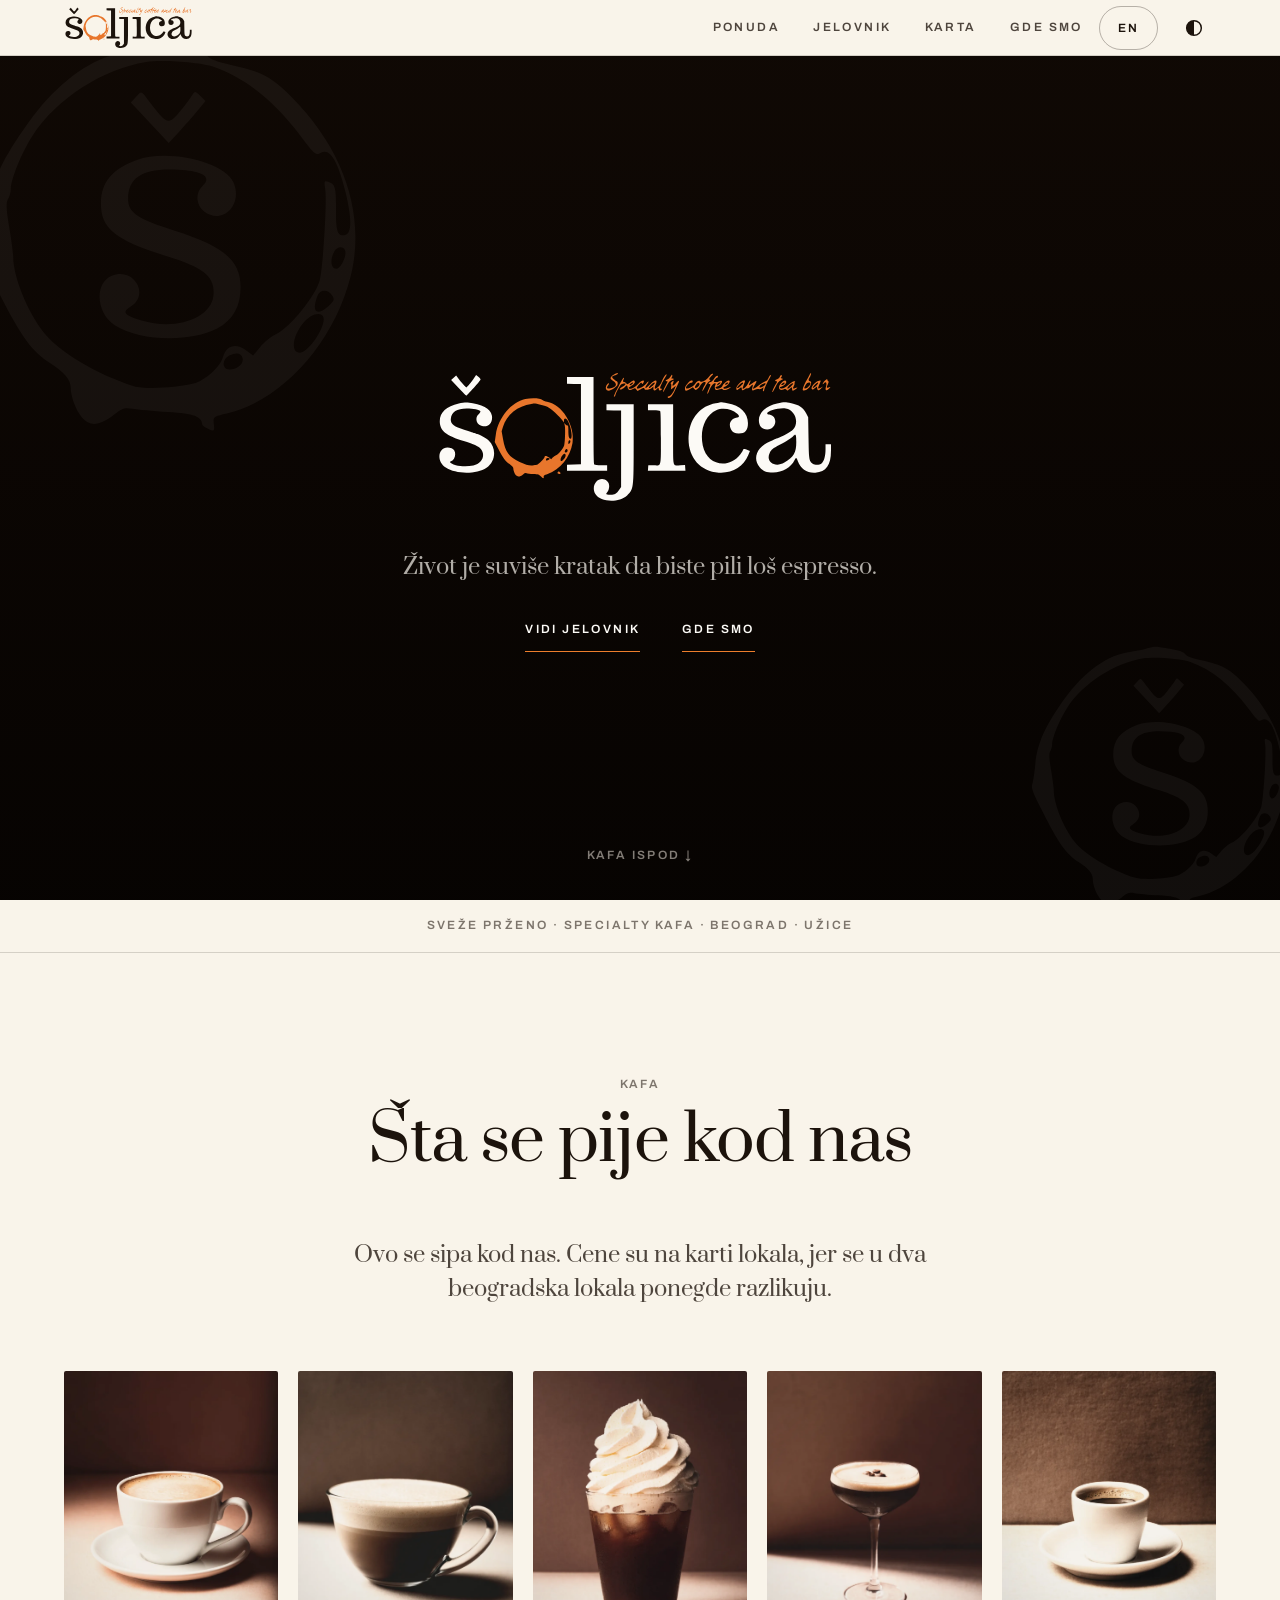
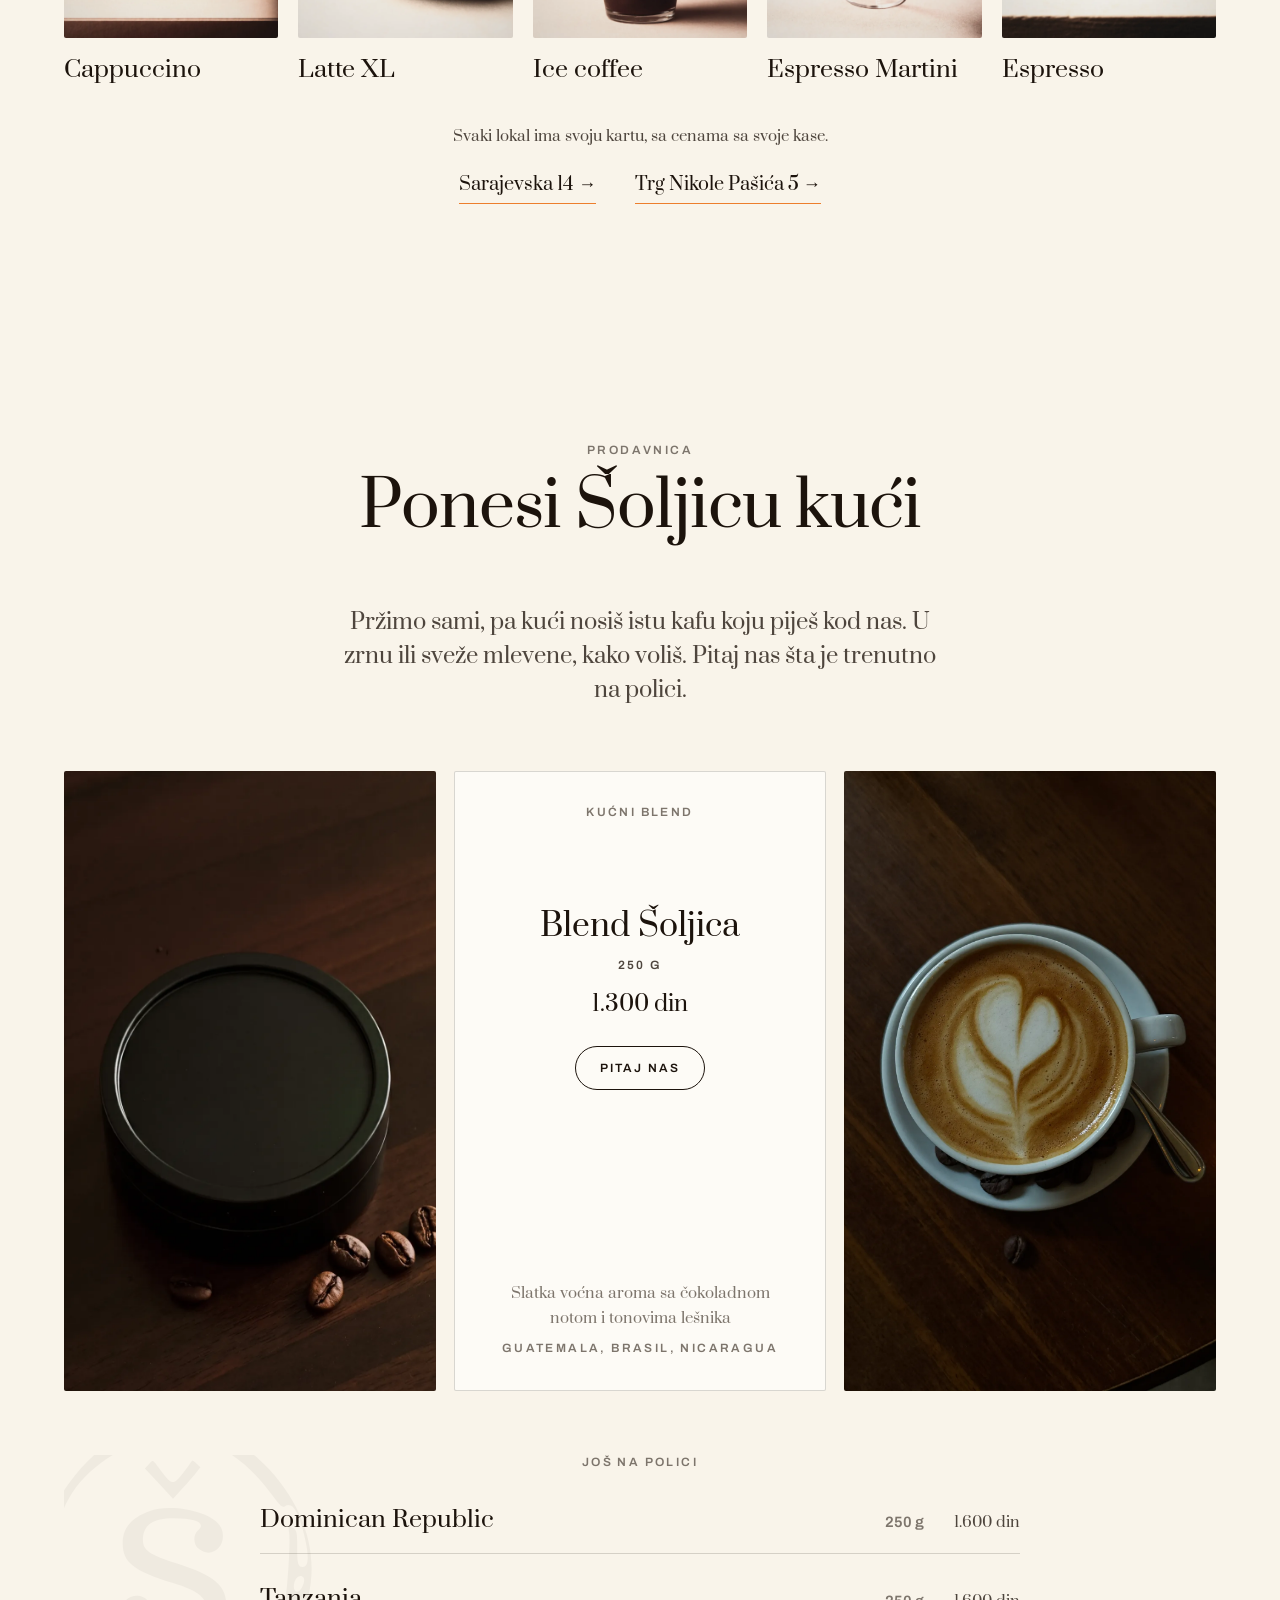
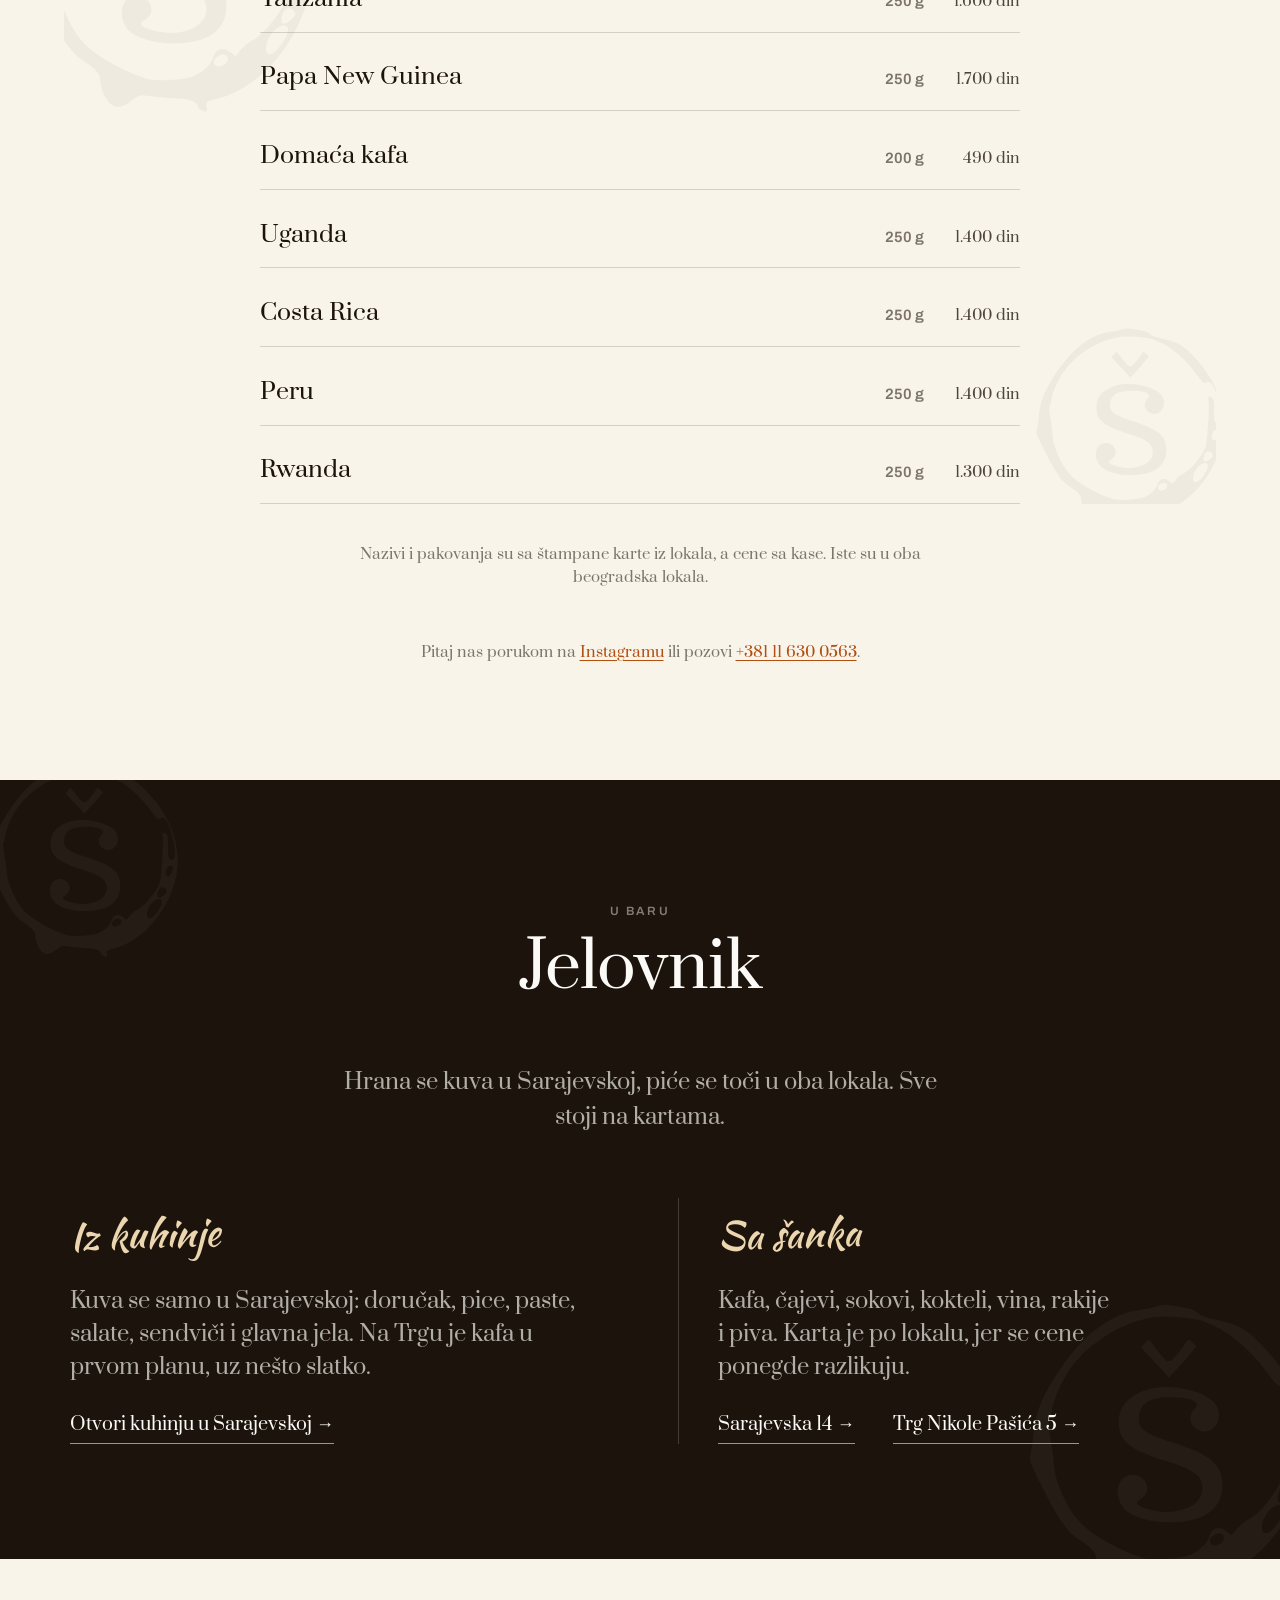
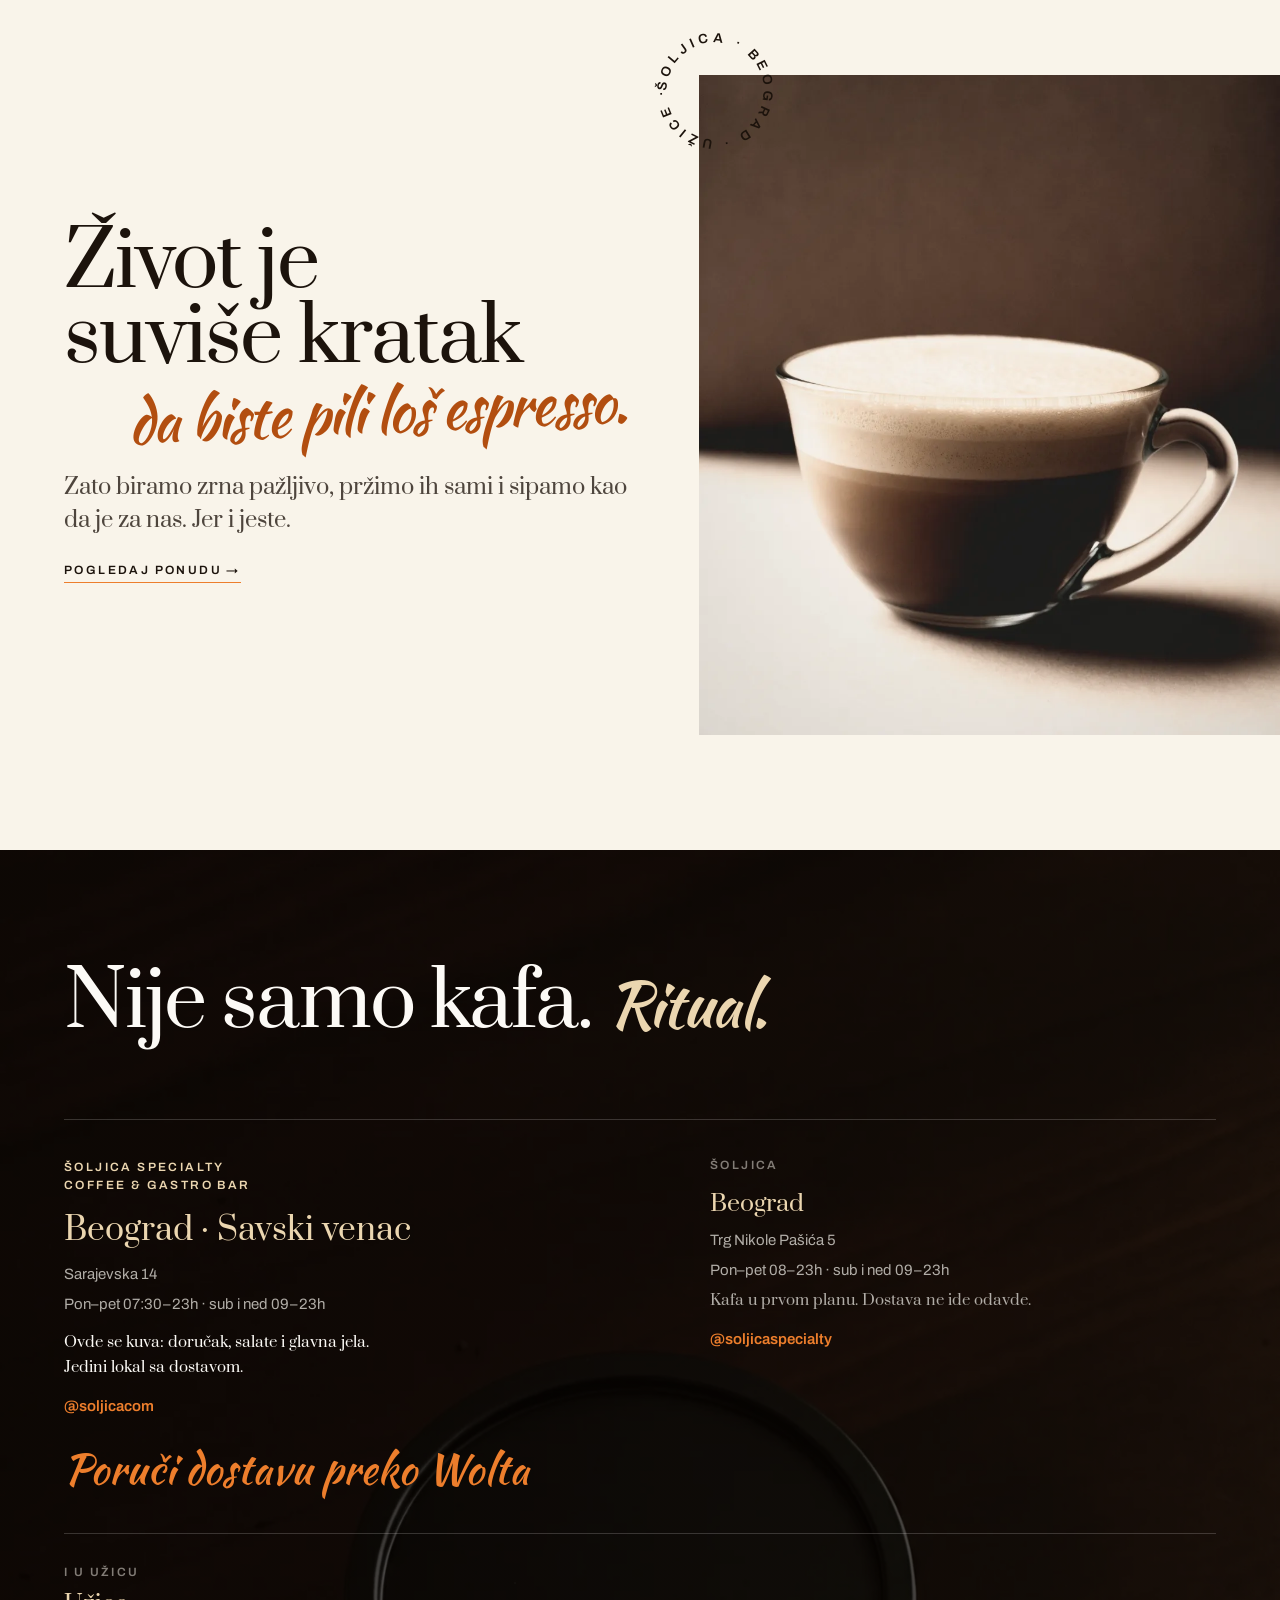
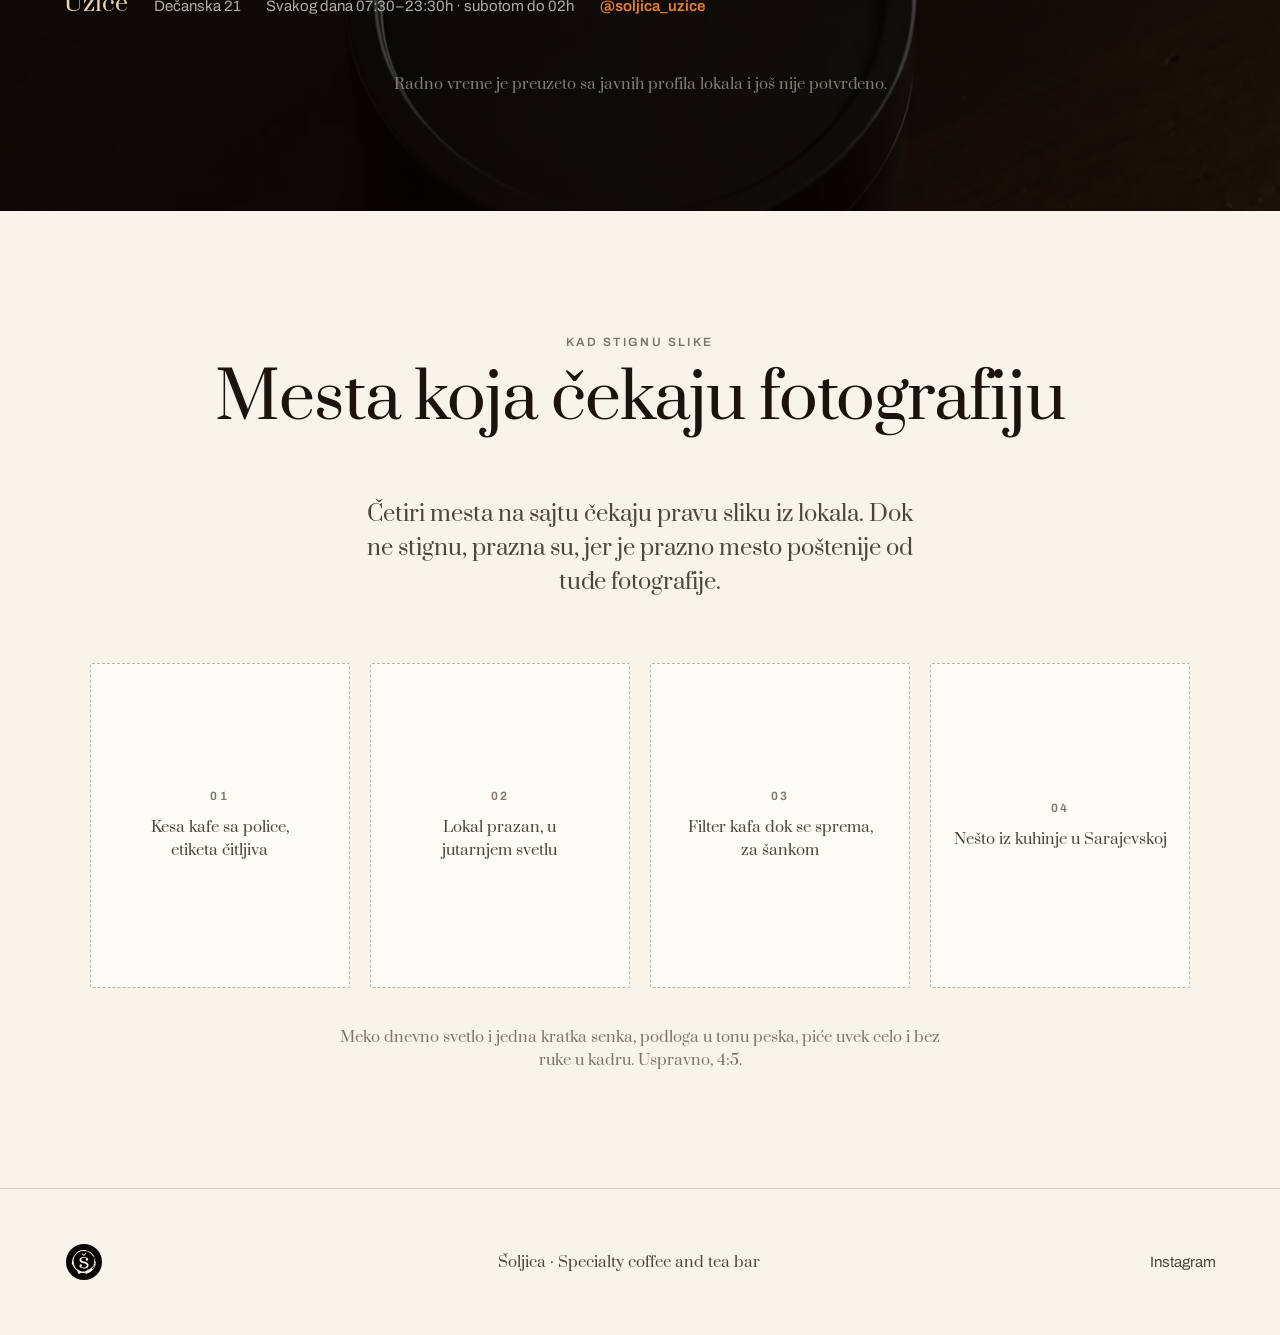
==== commit e3ad7cb5: "Publish site (source: soljica@c7cb3e6 docs(handoff): record the push, and that a private push is not" ====
--- a/index.html
+++ b/index.html
@@ -8,7 +8,14 @@
 <meta name="description" content="Šoljica: specialty kafa, sveže pržena. Beograd i Užice." data-content-en="Šoljica: specialty coffee, roasted in-house. Belgrade and Užice.">
 <link rel="preconnect" href="https://fonts.googleapis.com">
 <link rel="preconnect" href="https://fonts.gstatic.com" crossorigin>
-<link href="https://fonts.googleapis.com/css2?family=Abril+Fatface&family=Kaushan+Script&family=Archivo:wdth,wght@62..125,400..900&display=swap" rel="stylesheet">
+<link href="https://fonts.googleapis.com/css2?family=Prata&family=Kaushan+Script&family=Archivo:wdth,wght@62..125,400..900&display=swap" rel="stylesheet">
+<!-- The two language versions of this page, declared to a machine rather than only to a
+     reader. Both pages list BOTH alternates plus x-default, which is what makes the set
+     valid, and the list is identical on each: en.html is RENDERED from this file, and
+     these hrefs carry no data-href-en, so the render leaves them exactly as they are. -->
+<link rel="alternate" hreflang="sr" href="index.html">
+<link rel="alternate" hreflang="en" href="en.html">
+<link rel="alternate" hreflang="x-default" href="index.html">
 <link rel="stylesheet" href="assets/base.css">
 <style>
   /* ============================================================================
@@ -20,19 +27,37 @@
      THE TOKENS, THE RESET, THE NAV, THE SECTION SCAFFOLDING AND THE FOOTER LIVE
      IN assets/base.css since the site gained a second page (T7, 2026-08-13).
      They are linked above, so they still cascade before everything here. What
-     is left in this file is what only the home page has: the hero and its cine
-     track, the rail, the shop, the menu board, the slogan and the three shops.
-     A colour here is still always a var() declared on base.css's :root, and the
-     grep that keeps it true now reads: no oklch( / rgb( / hsl( in this file, and
-     no hex colour. (Bare # still appears, as href targets and as the cine cup's
-     own SVG id selectors, which is why the old wording named :root.)
+     is left in this file is what only the home page has: the hero, the rail, the
+     shop, the menu board, the slogan and the three shops.
+     A colour in the STYLESHEET here is still always a var() declared on base.css's
+     :root: no oklch( / rgb( / hsl( and no hex.
+     THE MARKUP NOW CARRIES HEX, AND THAT IS THE RULE'S ONE EXCEPTION RATHER THAN A
+     BREACH OF IT (D1 and D2, 2026-08-16). Every #e8762c in this file is inside an
+     inlined brand mark: the masthead's logotype, and the hero's word and strapline
+     layers. It is the ember of the traced mark itself, and it is deliberately NOT a
+     token, because a token is a thing a register is allowed to remap and a brand mark
+     is not. The letterforms beside it ARE on currentColor, which is how the mark takes
+     the page's ink without anyone repainting the ember with it. Bare # also still
+     appears as href targets.
      ============================================================================ */
 
-  /* ---------- hero: the mark on ink, one line, two flat actions ----------
-     Stays dark on purpose: assets/logo.svg is the real traced mark and its
-     letterforms are WHITE, near enough --milk. On cream it would be invisible, and
-     recolouring a brand mark to suit a background is not a design call this
-     rebuild gets to make. The cream starts one band below. */
+  /* ---------- hero: the lockup on ink, one line, two flat actions ----------
+     STAYS DARK ON PURPOSE, and D2 (2026-08-16) changed the reason without changing the
+     answer. It used to be that assets/logo.svg's letterforms are WHITE and would be
+     invisible on cream, and that recolouring a brand mark to suit a background is not a
+     call a rebuild gets to make. The mark is inlined on currentColor now and could sit on
+     either ground, so what keeps the hero on ink is the design rather than the file: one
+     band of ink at the top of the page, and the cream starting one band below.
+
+     THE LOCKUP IS TWO LAYERS IN ONE BOX, and the split is what D3's sequence needs.
+     assets/logo-word.svg is the word plus the ember o-ring the docking coin hands over
+     to; assets/logo-strapline.svg is the printed strapline in a tight box of its own, so
+     that a reveal can advance one LETTER at a time instead of one letter of the whole
+     602x210 logotype. Both are split out of assets/logo.svg by subpath position with
+     nothing redrawn, and the split is provably lossless: the letterform path is identical
+     to the whole mark's, and the whole mark's 30 ember subpaths are exactly the o-ring's 7
+     plus the strapline's 23, with none missing and none invented. Both are INLINED for
+     the reason the masthead's mark is: an <img> cannot take currentColor. */
   .hero {
     position: relative;
     padding: 0;   /* it is a <section>, and the generic section rule would give it 160px of band padding */
@@ -45,24 +70,207 @@
   }
   .ph-chip { display: none; }
 
+  /* The ambient monogram twice, far under the ink at 4.5%, clipped by its own box so nothing
+     escapes the hero.
+
+     IT DOES NOT DRIFT ANY MORE (2026-08-16), and this is the third time goolio reported a
+     moving logo. The first two were real faults in phase 3 and were fixed. The third was this:
+     `drift1` 26s and `drift2` 34s, both infinite alternate, so these two marks never stopped.
+     Measured with the page held still at scroll 500 for three seconds, the masthead's mark was
+     unchanged at [72, 4.48, 132] while m1 travelled from translate(3.9, 2.7) rotate(0.6deg) to
+     translate(9.1, 6.2) rotate(1.4deg). They read as "the logo still moves" precisely where he
+     said, at the END of the hero, because by then the lockup has flown and the band is empty
+     apart from these.
+     They were the one thing added beyond what D2's ticket asked for and were flagged as his to
+     veto in one number. Static is the veto. The marks stay, as texture. */
+  .hero-marks { position: absolute; inset: 0; overflow: hidden; pointer-events: none; }
+  .hero-marks img {
+    position: absolute; opacity: 0.045;
+    max-width: none;   /* the global img max-width:100% would shrink these to the hero's own width */
+  }
+  .hero-marks .m1 { width: 620px; left: -140px; top: -120px; }
+  .hero-marks .m2 { width: 420px; right: -90px; bottom: -80px; }
+
   .hero-core {
+    position: relative; z-index: 1;
     display: grid; place-content: center; justify-items: center;
-    gap: clamp(1.8rem, 5svh, 3.2rem);
     padding: var(--gutter);
   }
+  /* ONE element from the first frame to the masthead: .hero-lock is what D3 will travel,
+     which is why the spacing moved off .hero-core and onto it. A full-height centring
+     parent cannot be scaled toward a 132px slot; a tight box around the three things that
+     actually move can. */
+  .hero-lock { display: grid; justify-items: center; gap: clamp(1.8rem, 5svh, 3.2rem); transform-origin: 50% 50%; }
   .wordmark { position: relative; }
-  .wm-img { /* the REAL logo, traced to a true vector (assets/logo.svg) */
-    display: block;
-    width: clamp(240px, 32vw, 460px);
-    max-width: none; /* the global img max-width:100% collapses the auto grid track at 390px */
-  }
+  .wm { position: relative; display: block; width: clamp(240px, 32vw, 460px); aspect-ratio: 602 / 210; }
+  .wm-word { position: absolute; inset: 0; }
+  .wm-word svg { width: 100%; height: auto; display: block; }
+  /* The strapline's own tight box, laid back over the mark at exactly the place the trace
+     puts it: 247/602, 11/210, 337/602 and 42/210 of the logotype's box, which is its own
+     viewBox read as fractions of the whole. Taking this from the file rather than by eye is
+     what makes two layers register as one mark. */
+  .wm-strap { position: absolute; left: 41.030%; top: 5.238%; width: 55.980%; height: 20%; }
+  .wm-strap svg { width: 100%; height: 100%; display: block; }
+
+  /* ---------- the sequence, and it is an OPT-IN ON TOP of the static hero (D3) ----------
+     goolio, 2026-08-15: "Š goes to the O in Šoljica and fades. At the same time the letters
+     'Specialty coffee and tea bar' appear like someone writing them with an invisible
+     pencil, and it goes to the left up corner as site logo."
+
+     html.hero-seq is set before first paint by the head script, and only when JS runs AND
+     the visitor has not asked for reduced motion. NOTHING BELOW EXISTS WITHOUT IT, which is
+     what makes D2's hero the answer to all four failures at once: no JS, reduced motion,
+     assets/hero.js never arriving (the head script's own watchdog) and assets/hero.js
+     throwing (its fail()). The deleted cine track used the same shape and it was right.
+
+     THE MASTHEAD'S MARK IS HIDDEN ONLY UNDER THIS CLASS, which is the one place the design
+     system's exploration could not ship as it stood: there the nav slot starts empty, so a
+     visitor with no JS would get a masthead with no mark in it at all. Here D1's mark is
+     visible by default and the sequence borrows it, because the travelling lockup IS the
+     mark until it lands. `visibility` and not `opacity`, or the bar holds an invisible link
+     a keyboard can tab into for the whole first screen. */
+  html.hero-seq .hero { overflow: visible; }   /* phase 3 carries the lockup out of the hero; .hero-marks keeps its own clip, so nothing else escapes */
+  html.hero-seq .hero-core { z-index: 25; pointer-events: none; }   /* over the masthead's 20 as it lands on it */
+  html.hero-seq .hero-core a { pointer-events: auto; }
+
+  /* PHASE 3 IS A SCROLL-DRIVEN CSS ANIMATION AND NOT A SCROLL HANDLER (2026-08-16), and the
+     change was forced by a defect goolio could see: driven from JavaScript the mark jumped
+     several times before settling into the masthead. The geometry was never wrong. A page
+     scrolls on the compositor and a handler runs on the main thread, so any frame presented
+     before the handler ran painted the mark at its previous transform, and past the middle of
+     the travel the transform is holding the mark STILL against a moving page, which turns one
+     late frame into a full-scroll-delta drop and snap. assets/hero.js has the measurements.
+     Here is the shape only: the flight on .hero-lock, the line leaving ahead of it, and the
+     masthead's own mark arriving as the travelling copy goes, all three on one timeline, the
+     document's own scroll, over the px range hero.js measured.
+
+     html.hero-fly IS A SECOND AND NARROWER OPT-IN THAN html.hero-seq, set by the same head
+     script and only where `animation-timeline: scroll()` exists. A browser without scroll
+     timelines is not sent to the static hero: phases 1 and 2 are ordinary CSS animations and
+     work there, so it keeps them and keeps D1's masthead mark visible from the first frame,
+     and simply never flies. Sending it to the static hero would throw two working phases away
+     to avoid a third. */
+  html.hero-seq.hero-fly .nav-mark {
+    visibility: hidden;
+    animation: hero-nav-in linear both;
+    animation-timeline: scroll(root block);
+    animation-range: var(--fly-from, 0px) var(--fly-to, 1px);
+  }
+  html.hero-seq.hero-fly .hero-lock {
+    will-change: transform;
+    animation: hero-to-nav linear both;   /* @keyframes generated by assets/hero.js, from measured layout */
+    animation-timeline: scroll(root block);
+    animation-range: var(--fly-from, 0px) var(--fly-to, 1px);
+  }
+  html.hero-seq.hero-fly .hero-say {
+    animation: hero-say-out linear forwards;
+    animation-timeline: scroll(root block);
+    animation-range: var(--say-from, 0px) var(--say-to, 1px);
+  }
+  /* The masthead's copy is hidden for the whole flight and takes over at the end of it, where
+     the two are the same mark at the same size in the same place, so the swap has nothing to
+     give it away. It has to happen at all because the keyframes stop there: past the end of
+     the range the transform is held, and a held transform scrolls away with its hero. */
+  @keyframes hero-nav-in { 0%, 99.9% { visibility: hidden; } 100% { visibility: visible; } }
+  /* The line and the two actions leave first, so what travels the last stretch is the mark
+     alone, and they stop taking clicks as soon as they start going, or two invisible links
+     ride over the masthead's own. */
+  @keyframes hero-say-out { from { opacity: 1; } to { opacity: 0; pointer-events: none; } }
+
+  html.hero-seq .hero-say { opacity: 0; transition: opacity 0.7s var(--ease); }
+  html.hero-seq .hero-foot span { opacity: 0; transition: opacity 0.6s var(--ease); }
+  html.hero-seq .hero-arrived .hero-say,
+  html.hero-seq .hero-arrived .hero-foot span { opacity: 1; }
+
+  /* THE THREE ANIMATIONS SHARE ONE t=0 AND ARE PARKED UNTIL assets/hero.js HAS MEASURED.
+     Parked rather than delayed: the dock cannot start before the script has handed over
+     --dock-x/y/s, and a delay would start it against the wrong numbers if the script were
+     slow. .hero-play is the go signal, .hero-arrived is the end state with no animation at
+     all, which is what a visitor already scrolled past the hero gets.
+
+     PARKING IS ALSO WHAT MAKES THE SEQUENCE PHOTOGRAPHABLE. tools/hero-filmstrip.html seeks
+     these three by setting a negative animation-delay and pausing them, which is a thing a
+     requestAnimationFrame loop cannot offer: a headless browser gives an rAF hero about
+     three frames and then stops producing them, and D3's first filmstrip was six identical
+     frozen panes because of it. */
+  html.hero-seq .hero-coin { animation: hero-dock 1.45s cubic-bezier(0.215, 0.61, 0.355, 1) forwards paused; }
+  html.hero-seq .wm-word { animation: hero-word 1.45s linear forwards paused; }
+  html.hero-seq .hero-play .hero-coin,
+  html.hero-seq .hero-play .wm-word,
+  html.hero-seq .hero-play .wm-strap { animation-play-state: running; }
+  /* .hero-skip IS NOT .hero-arrived, and conflating them was a real bug that the filmstrip
+     caught. .hero-arrived only means "phase 1 has landed, so the line may come in", and it
+     arrives at 1450ms while phase 2 is still writing; if it also killed the animations it
+     would snap the strapline to fully written half a second into a 1.7s reveal. .hero-skip
+     is the separate thing: the visitor was already past the hero on load, so there is no
+     sequence to play and every layer takes its end state at once. */
+  html.hero-seq .hero-skip .hero-coin,
+  html.hero-seq .hero-skip .wm-word,
+  html.hero-seq .hero-skip .wm-strap { animation: none; }
+  html.hero-seq .hero-skip .hero-coin { opacity: 0; }
+  html.hero-seq .hero-skip .wm-strap { -webkit-mask-position: 0 0; mask-position: 0 0; }
+
+  /* The coin travels and scales to the three measured numbers, and CLEARS BEFORE IT LANDS:
+     at 94% it is still solid and at 100% it is gone, so what hands over to the o is the
+     ring and never a fading coin sitting on top of a letter. */
+  @keyframes hero-dock {
+    from { transform: translate(0, 0) scale(1); opacity: 1; }
+    94%  { opacity: 1; }
+    to   { transform: translate(var(--dock-x, 0px), var(--dock-y, 0px)) scale(var(--dock-s, 1)); opacity: 0; }
+  }
+  /* The word arrives AROUND the coin while it is still travelling, so the coin reads as
+     becoming the o rather than fading out over the middle of the word. */
+  @keyframes hero-word {
+    0%, 50%   { opacity: 0; }
+    76%, 100% { opacity: 1; }
+  }
+
+  /* PHASE 1's travelling coin. It is assets/monogram-mark.svg, the monogram WITHOUT its
+     baked ink disc, for the reason the deleted track recorded: the disc showed as a lighter
+     ring against the hero's own ground. It exists only under the opt-in, so a static hero
+     never carries a stray mark, and it is centred by a grid rather than by a transform,
+     because the transform is the thing the script drives. */
+  .hero-coin-stage { display: none; }
+  html.hero-seq .hero-coin-stage {
+    display: grid; place-items: center;
+    position: absolute; inset: 0; pointer-events: none;
+  }
+  .hero-coin { display: block; width: min(34svmin, 240px); aspect-ratio: 259 / 251; will-change: transform, opacity; }
+  .hero-coin img { width: 100%; height: auto; max-width: none; }
+
+  /* PHASE 2, and it is CSS rather than script. The strapline writes itself under a mask
+     sweep on a STEPS function: 24 ticks, one per letter of "Specialty coffee and tea bar",
+     so the letters ARRIVE one at a time instead of being wiped on. Nothing marks the edge
+     of the reveal, no caret and no pencil tip (goolio, 2026-08-15). The 1.5s delay is the
+     dock's own length, so the coin lands first and then the line writes.
+     `black` here is a STENCIL, not a colour: a mask reads alpha only, so this is not the
+     hex-and-var rule at the top of the file being bent. */
+  html.hero-seq .wm-strap {
+    -webkit-mask-image: linear-gradient(90deg, black 0 50%, transparent 50%);
+            mask-image: linear-gradient(90deg, black 0 50%, transparent 50%);
+    -webkit-mask-size: 200% 100%;   mask-size: 200% 100%;
+    -webkit-mask-repeat: no-repeat; mask-repeat: no-repeat;
+    -webkit-mask-position: 100% 0;  mask-position: 100% 0;
+    animation: hero-write 1.7s steps(24, end) 1.5s forwards paused;
+  }
+  @keyframes hero-write { to { -webkit-mask-position: 0 0; mask-position: 0 0; } }
   .hero-foot {
     position: relative; z-index: 1; align-self: end;
     display: grid; justify-items: center;
     padding: 0 var(--gutter) clamp(22px, 4svh, 46px);
   }
   .hero-say { display: grid; justify-items: center; gap: clamp(1rem, 2.4vw, 1.6rem); }
-  .tagline { max-width: 34ch; font-size: var(--t-lead); line-height: 1.4; color: var(--on-band-soft); text-wrap: balance; }
+  /* PRATA, and this is the string goolio pointed at (2026-08-16): "this text needs to be
+     Prata as rest". It is prose, so the 2026-08-15 boundary always said so; what happened
+     is that this rule never named a face, so it inherited --body off <body>
+ and the port
+     walked past it. Note the knock-on: 34ch is measured in the CURRENT face's zero, so the
+     lockup's width moves with this declaration, which is why the flight re-measures on
+     document.fonts.ready rather than once at load. */
+  .tagline {
+    max-width: 34ch; font-family: var(--display);
+    font-size: var(--t-lead); line-height: 1.4; color: var(--on-band-soft); text-wrap: balance;
+  }
   .hero-actions { display: flex; flex-wrap: wrap; justify-content: center; gap: clamp(1.2rem, 4vw, 2.6rem); }
   .hero-link {
     display: inline-flex; align-items: center; min-height: 44px;
@@ -73,59 +281,16 @@
   .hero-link:hover { color: var(--crema); border-color: var(--crema); }
   .scroll-hint { color: var(--on-band-faint); white-space: nowrap; }
 
-  /* ---------- cine: Š-coin -> šoljica -> the o becomes a DRAWN cup (all vector) ----------
-     html.cine is set by a tiny head script only when JS runs AND the visitor does
-     not prefer reduced motion. Without it the hero is exactly the static 100svh
-     default: the whole layer is pure enhancement, never a gate on content.
-     assets/monogram-mark.svg + assets/logo.svg are TRUE vectors (potrace-traced from
-     the real marks); the cup's top-view ring is the logotype's own o-ring path,
-     so the dock and the birth are seamless at any size. No photos, no video. */
-  .cine-track { display: none; }
-  /* overflow:hidden would kill the sticky stage. The wordmark and the scrub
-     track share ONE grid row and both stick to the top of it, so the mark is
-     pinned for the whole scrub and released by the row ending, with no fixed
-     positioning, no JS teardown. Row 2 is the arrival. */
-  html.cine .hero { min-height: 250svh; overflow: visible; }
-  html.cine .hero-core, html.cine .cine-track { grid-area: 1 / 1; }
-  html.cine .hero-core {
-    position: sticky; top: var(--nav-h);
-    height: calc(100svh - var(--nav-h));
-    place-content: start center;
-    padding-top: clamp(1.5rem, 7svh, 5rem);
-    z-index: 2; pointer-events: none;
-  }
-  /* the cluster splits for the scrub: the mark holds the top of the pinned
-     frame, its line waits at the foot of the same frame so the cup owns the
-     middle. Static keeps them together as one block. */
-  html.cine .hero-say {
-    position: absolute; left: 0; right: 0; bottom: clamp(1.5rem, 7svh, 4.5rem);
-    pointer-events: auto;
-  }
-  html.cine .hero-foot { /* a quiet floor under the arrival words */
-    background: linear-gradient(0deg, var(--scrim-mid), transparent);
-    padding-top: 60px;
-  }
-  html.cine .cine-track { display: block; }
-  html.cine .wm-img, html.cine .hero-say { opacity: 0; } /* the scrub JS reveals on cue */
-  .cine-stage {
-    position: sticky; top: var(--nav-h); height: calc(100svh - var(--nav-h));
-    display: grid; place-items: center;
-    pointer-events: none;
-  }
-  .cine-mono { grid-area: 1 / 1; will-change: transform, opacity; }
-  .cine-mono img { display: block; width: min(38svmin, 290px); }
-  .cine-cup {
-    grid-area: 1 / 1;
-    width: min(66svmin, 58svh, 620px); height: min(66svmin, 58svh, 620px);
-    opacity: 0; will-change: transform, opacity;
-  }
-  .cine-cup svg { width: 100%; height: 100%; display: block; overflow: visible; }
-  #cupTop, #cupFront path, #cupSteam path { will-change: transform, opacity; }
-  #cupTop { transform-origin: 200px 190px; }
-  .cine-hint {
-    position: absolute; bottom: 26px; left: 50%; transform: translateX(-50%);
-    color: var(--crema);
-  }
+  /* THE 250svh CINE TRACK IS GONE (D2, 2026-08-16), and it was deleted rather than left
+     dormant. It ran from 2026-07-17: html.cine turned the hero into a scrub track where
+     the Š-coin docked its ring onto the logotype's o, the o birthed a DRAWN cup, the cup
+     grew and turned from a top view into a front view, and the tagline arrived. Its CSS,
+     its drawn-cup SVG, its head script and its 97 lines of scroll maths all left in one
+     commit. What replaces it is goolio's own sequence (2026-08-15): the cup is gone, and
+     the lockup travels into the masthead instead of blooming in the middle of the page.
+     Keeping the old track dormant beside the new one would leave two heroes in one file,
+     each correct on its own and neither ever read again. D3 carries the new motion; this
+     ticket ships the state it starts and ends in. */
 
   /* ---------- brand strip: the first line of cream after the ink hero ---------- */
   .strip {
@@ -165,10 +330,14 @@
      only, so a photo could only ride along as a filename in a text field that
      some script then has to resolve: a new failure mode, for a value the owner
      has no way to upload anyway. Any card without a photograph of its own falls
-     back to the Š-coin on ink, which is also what a sixth item added through the
-     CMS gets. THE ORDER OF THESE FIVE IS THE PHOTO ORDER: cappuccino, latte XL,
-     ice coffee, espresso martini. Card 5 uses the fallback deliberately, because
-     no product frame was ever shot for a plain espresso. */
+     back to the Š-coin on ink, which is what a SIXTH item added through the CMS
+     gets. THE ORDER OF THESE FIVE IS THE PHOTO ORDER: cappuccino, latte XL, ice
+     coffee, espresso martini, espresso.
+
+     ALL FIVE CARDS CARRY A PHOTOGRAPH SINCE L2 (2026-08-16). Card 5 used the coin
+     fallback for a stated reason: "no product frame was ever shot for a plain
+     espresso". The -v5 batch shot one, so the reason is spent, not overruled. The
+     fallback itself is untouched and still covers card 6 onward. */
   .rail {
     display: grid; grid-template-columns: repeat(5, 1fr);
     gap: clamp(12px, 1.6vw, 26px);
@@ -182,11 +351,12 @@
     background-image: url("assets/monogram-mark.svg");
     background-repeat: no-repeat; background-position: center; background-size: 34%;
   }
-  .rail-card:nth-child(1) .rail-shot { background-image: url("assets/rail-cappuccino.webp"); }
-  .rail-card:nth-child(2) .rail-shot { background-image: url("assets/rail-latte-xl.webp"); }
-  .rail-card:nth-child(3) .rail-shot { background-image: url("assets/rail-ice-coffee.webp"); }
-  .rail-card:nth-child(4) .rail-shot { background-image: url("assets/rail-espresso-martini.webp"); }
-  .rail-card:nth-child(-n+4) .rail-shot { background-size: cover; background-color: var(--photo-cool); }
+  .rail-card:nth-child(1) .rail-shot { background-image: url("assets/rail-cappuccino-v5.webp"); }
+  .rail-card:nth-child(2) .rail-shot { background-image: url("assets/rail-latte-xl-v5.webp"); }
+  .rail-card:nth-child(3) .rail-shot { background-image: url("assets/rail-ice-coffee-v5.webp"); }
+  .rail-card:nth-child(4) .rail-shot { background-image: url("assets/rail-espresso-martini-v5.webp"); }
+  .rail-card:nth-child(5) .rail-shot { background-image: url("assets/rail-espresso-v5.webp"); }
+  .rail-card:nth-child(-n+5) .rail-shot { background-size: cover; background-color: var(--photo-cool); }
   .rail-card h3 {
     font-family: var(--display); font-weight: 400;
     font-size: var(--t-h4); line-height: 1.14; letter-spacing: 0;
@@ -209,6 +379,7 @@
     text-align: center;
   }
   .rail-route-copy {
+    font-family: var(--display);   /* prose (2026-08-16, L1) */
     font-size: var(--t-fine); line-height: 1.5;
     color: var(--text-soft); text-wrap: pretty;
   }
@@ -220,8 +391,15 @@
        hand one link's bottom half to the other's tap target */
     gap: 1.6rem clamp(1.6rem, 3vw, 2.6rem);
   }
+  /* AMBIGUOUS, decided rather than assumed (2026-08-16, L1). The door's text is an ADDRESS,
+     and the design system's own boundary card sets "Sarajevska 14" in Archivo. It does so in
+     the LOCATIONS BAND, where the address is a data line under a city heading. Here the same
+     string is a destination NAME on a reading-size link, and its twin .route-link is a whole
+     sentence. Two doors doing one job on one page must not be set in two faces, so both are
+     Prata. What stays Archivo is the address AS DATA, in #gde, which is unchanged. */
   .rail-door {
     display: inline-block; position: relative;
+    font-family: var(--display);
     color: var(--text); text-decoration: none;
     border-bottom: 1.5px solid var(--accent); padding-bottom: 4px;
     transition: color var(--dur) var(--ease);
@@ -248,10 +426,11 @@
   .tile-photo.t-latte { background-image: url("assets/latte.webp"); }
   /* .t-night is gone since T5 of the menu batch: the shop grid's second row held two invented
      blends and a third photograph, and the real lineup is a list of ten bags, not more cards.
-     That class carried rail-espresso.webp, which nothing else on the page used, so the shot
-     left the site with it. night.webp had already left at T4 (two part-poured cups, a hand in
-     frame). Both files are still in assets/, off the page. */
-  .tile-photo.t-pour  { background-image: url("assets/rail-latte-xl.webp"); }
+     That class carried the old rail-espresso.webp, which nothing else on the page used, so the
+     shot left the site with it; L2 then deleted that whole superseded set. night.webp had
+     already left at T4 (two part-poured cups, a hand in frame) and is still in assets/, off
+     the page. */
+  .tile-photo.t-pour  { background-image: url("assets/rail-latte-xl-v5.webp"); }
   .tile-photo .ph-chip { left: 12px; bottom: 12px; }
   .mix { /* card anatomy: label top, name+weight+action center, note and origins at the foot */
     background: var(--ground-lift);
@@ -274,9 +453,16 @@
   .mix .weight { color: var(--text-soft); }
   /* The blend's price (T18). It sits under the weight rather than beside it because .mix-mid
      is a centred column and a name/weight/price row would have to invent a horizontal rhythm
-     the card does not otherwise have. */
-  .mix .mix-price { font-size: var(--t-lead); font-weight: 600; color: var(--text); }
-  .mix .notes { color: var(--text-faint); font-size: var(--t-fine); max-width: 28ch; }
+     the card does not otherwise have.
+
+     PRATA SINCE 2026-08-16 (L1), and it loses its 600 in the same move, for the reason
+     .row-price gives in assets/base.css: prices are on the display face and Prata has one
+     cut, so 600 was asking the browser to synthesise a bold. This one needs no tabular
+     column either: it is a centred line in a centred card, not a right edge in a list. */
+  .mix .mix-price { font-family: var(--display); font-size: var(--t-lead); color: var(--text); }
+  /* the printed book's ONE tasting note, and the design system's boundary card sets this
+     exact string in the Prata column */
+  .mix .notes { font-family: var(--display); color: var(--text-faint); font-size: var(--t-fine); max-width: 28ch; }
   .mix .origins { color: var(--text-faint); }
   .order {
     margin-top: 0.6rem;
@@ -286,9 +472,14 @@
     transition: background-color var(--dur) var(--ease), border-color var(--dur) var(--ease), color var(--dur) var(--ease);
   }
   .order:hover { background: var(--accent); border-color: var(--accent); color: var(--on-accent); }
-  .shop .kanali { text-align: center; margin-top: clamp(2.4rem, 4vw, 3.6rem); font-size: var(--t-fine); color: var(--text-faint); }
+  .shop .kanali { text-align: center; margin-top: clamp(2.4rem, 4vw, 3.6rem); font-family: var(--display); font-size: var(--t-fine); color: var(--text-faint); }
+  /* The links inside it lost font-weight: 600 when the sentence moved to Prata (L1). This is
+     the .emph rule reaching a place .emph itself cannot: the block that asks for the bold is
+     the CHILD, so it names no face and the base.css weight test cannot see it. What separates
+     these two links from the sentence around them is --accent-text against --text-faint,
+     which is the colour-not-weight answer the house rule already prescribes. */
   .shop .kanali a {
-    color: var(--accent-text); font-weight: 600; text-underline-offset: 3px;
+    color: var(--accent-text); text-underline-offset: 3px;
     padding-block: 14px;   /* inline padding grows the hit box to 44px without moving the line box */
   }
 
@@ -315,8 +506,12 @@
   }
   .bag b { font-family: var(--display); font-weight: 400; font-size: var(--t-h4); }
   .bag .weight { font-weight: 600; font-size: var(--t-fine); white-space: nowrap; color: var(--text-faint); }
+  /* Prata and no 600 since 2026-08-16 (L1), the same move .row-price made on the menu pages
+     and for the same two reasons: prices are on the display face, and Prata has one cut. The
+     column survives it because what holds a column of Prata figures is text-align: right plus
+     min-width, never the figures' own widths. */
   .bag .bag-price {
-    font-weight: 600; font-size: var(--t-fine); white-space: nowrap; color: var(--text-soft);
+    font-family: var(--display); font-size: var(--t-fine); white-space: nowrap; color: var(--text-soft);
     /* a three-figure price and a four-figure one line up on the right edge. Do NOT write the
        example numbers out here with the currency word: cms/provenance.mjs reads a number plus
        "din" anywhere in the template as a price no store holds, and it caught this comment's
@@ -329,6 +524,7 @@
   .menu .sec-label { color: var(--on-band); }
   .menu .sec-label .micro { color: var(--on-band-faint); }
   .menu .uvod { color: var(--on-band-soft); }
+
   .menu-cols {
     display: grid; grid-template-columns: 1fr 1fr; gap: clamp(2.6rem, 6vw, 6rem);
     max-width: 1140px; margin: 0 auto;
@@ -354,9 +550,10 @@
      Sarajevska's page. The border-left is the divider BETWEEN the two, so it stays on
      the second column only. */
   .menu-route { border-left: 1px solid var(--rule-band); padding-left: clamp(1.6rem, 3vw, 2.8rem); }
-  .route-copy { color: var(--on-band-soft); font-size: var(--t-lead); line-height: 1.5; text-wrap: pretty; }
+  .route-copy { font-family: var(--display); color: var(--on-band-soft); font-size: var(--t-lead); line-height: 1.5; text-wrap: pretty; }
   .route-link {
     display: inline-block; position: relative; margin-top: 1.6rem;
+    font-family: var(--display);   /* a door is a sentence here, so it reads with the prose above it (L1) */
     color: var(--on-band); text-decoration: none;
     border-bottom: 1.5px solid var(--accent); padding-bottom: 4px;
     transition: color var(--dur) var(--ease);
@@ -398,7 +595,7 @@
     transform: rotate(-2.5deg);
     margin: 0.05em 0 0 clamp(0.5rem, 6vw, 4rem);
   }
-  .slogan-copy { max-width: 38ch; margin-top: 1.6rem; font-size: var(--t-lead); line-height: 1.5; color: var(--text-soft); text-wrap: pretty; }
+  .slogan-copy { max-width: 38ch; margin-top: 1.6rem; font-family: var(--display); font-size: var(--t-lead); line-height: 1.5; color: var(--text-soft); text-wrap: pretty; }
   .slogan-link {
     display: inline-block; position: relative; margin-top: 1.6rem;
     color: var(--text); text-decoration: none;
@@ -459,7 +656,10 @@
   }
   .spot a:hover { color: var(--crema); }
   .spot-role { display: block; color: var(--on-band-faint); margin-bottom: 0.7rem; }
-  .spot-note { max-width: 34ch; text-wrap: pretty; }
+  /* .spot p is the DATA line (address, hours, the handle) and stays on Archivo, which is what
+     the boundary card shows. .spot-note is the sentence under it, so it takes Prata (L1). The
+     two live in the same <p> stack, which is exactly why this needs its own declaration. */
+  .spot-note { max-width: 34ch; font-family: var(--display); text-wrap: pretty; }
   .spot-lead h3 { font-size: var(--t-h3); }
   /* the micro line above each city is the VENUE NAME, not a role: Sarajevska trades as
      "Šoljica Specialty Coffee & Gastro Bar", Trg Nikole Pašića as plain "Šoljica".
@@ -467,14 +667,22 @@
      criterion 7 now. Sarajevska's name is the long one, hence the measure. */
   .spot-lead .spot-role { color: var(--crema); max-width: 30ch; line-height: 1.5; }
   .spot-lead .spot-note { margin-top: 0.9rem; color: var(--on-band); }
-  .spot .wolt {   /* .spot a is (0,1,1); this has to outrank it to keep its own colour */
-    display: flex; width: fit-content; margin-top: 0.9rem;
-    background: var(--accent); color: var(--on-accent);
-    border-radius: var(--r-pill); padding: 13px 26px;
-    font: 600 var(--t-fine)/1.2 var(--body); letter-spacing: 0.01em;
-    text-align: center;
-  }
-  .spot .wolt:hover { background: var(--crema); color: var(--band); }
+  /* THE SHAPE MOVED TO assets/base.css ON 2026-08-15, when the kitchen on sarajevska.html
+     gained the second Wolt action on the site. What is left here is only what this context
+     adds. It got SHORTER at L3 (2026-08-16), and the deletions are the point.
+
+     THE TWO RESTATED COLOURS ARE GONE, because `.spot a` outranking `.wolt` now produces
+     the right answer instead of the wrong one. It paints the link `--accent` on this band
+     (7.18:1) and hovers it to `--crema` (13.93:1), which IS the rule the lettering wants:
+     the accent role its ground allows, one step lighter on hover. On cream the bright ember
+     is unreadable and base.css routes to --accent-text instead; on this band it is the
+     section's own link colour, and the Kaushan phrase two elements up is the same family.
+     An override that agrees with what would happen anyway is one more place to disagree.
+
+     WHAT `.spot a` GETS WRONG IS THE WEIGHT: it asks for 600, and Kaushan has one cut, so
+     the browser would synthesise a bold and smear a brush script. That is the whole of what
+     survives here, plus the air above it. */
+  .spot .wolt { margin-top: 0.9rem; font-weight: 400; }
   .spot-brief {
     grid-column: 1 / -1;
     border-top: 1px solid var(--rule-band); padding-top: clamp(1.4rem, 2.4vw, 2rem);
@@ -482,6 +690,41 @@
   }
   .spot-brief .spot-role { margin-bottom: 0; flex-basis: 100%; }
   .spot-brief p { margin-top: 0; }
+
+  /* ---------- the slots that are waiting for a real photograph (2026-08-15) ----------
+     goolio's ask, and it is the honest end of a long argument. Every number on this site
+     is now a till price, which leaves the PHOTOGRAPHS as the last invented thing on it: a
+     cup that is not his cup, a room that is not his room. The answer is not another
+     generated batch. It is to leave the space empty, name what belongs there, and ask the
+     owner for the four frames.
+
+     SO THE TILE HAS TO READ AS DELIBERATE, NOT AS A BROKEN IMAGE. It gets the site's own
+     tile geometry (4/5, --r-tile) on the lifted ground, a DASHED hairline rather than the
+     solid one every real surface here uses, and a caption saying what the shot is. Dashed
+     is the whole signal: nothing else on this site has a dashed edge, so the reader never
+     has to wonder whether an image failed to load.
+
+     TEMPLATE-OWNED, ALL OF IT, no slots. This section is a disclaimer about missing
+     content, which is the same argument .napomena has always carried, and it is meant to
+     be deleted whole the day the four frames arrive. A slot would leave four orphan keys
+     in cms/required-slots.json behind it. */
+  .waiting .slot-grid {
+    display: grid; grid-template-columns: repeat(4, minmax(0, 1fr));
+    gap: clamp(12px, 1.6vw, 22px);
+    max-width: 1100px; margin: 0 auto;
+  }
+  .shot-slot {
+    aspect-ratio: 4 / 5; min-width: 0; margin: 0;
+    border: 1px dashed var(--rule-firm); border-radius: var(--r-tile);
+    background: var(--ground-lift);
+    display: grid; align-content: center; justify-items: center; gap: 0.7rem;
+    padding: 1.2rem; text-align: center;
+  }
+  .shot-slot .num { color: var(--text-faint); }
+  .shot-slot figcaption {
+    font-family: var(--display); font-size: var(--t-fine); line-height: 1.5;
+    color: var(--text-soft); text-wrap: pretty; max-width: 22ch;
+  }
 
   /* The footer and the language toggle are chrome, so they live in
      assets/base.css with the nav. */
@@ -512,10 +755,17 @@
     }
     .spots { grid-template-columns: 1fr; }
     .spot-second { border-top: 1px solid var(--rule-band); padding-top: clamp(1.4rem, 2.4vw, 2rem); }
-    .spot .wolt { width: 100%; }   /* stacked, the one action should be reachable without aiming */
+    /* `.spot .wolt { width: 100% }` lived here until L3 (2026-08-16) and left with the pill.
+       It read "stacked, the one action should be reachable without aiming", which was true of
+       a button and is not true of a phrase: stretching lettering's box to the column width
+       hands a 44px hit band to empty space either side of the words, where a stray tap now
+       does something. The words are ~250px wide at 390 and carry their own 44px box. */
+    .waiting .slot-grid { grid-template-columns: repeat(2, minmax(0, 1fr)); }
     .stamp { top: auto; bottom: -40px; left: auto; right: 4px; width: 104px; height: 104px; }
   }
   @media (max-width: 560px) {
+    .waiting .slot-grid { grid-template-columns: 1fr; }
+    .shot-slot { aspect-ratio: 16 / 7; }   /* four 4/5 tiles stacked is most of a phone screen of nothing */
     .mix-list { grid-template-columns: 1fr; }
     .tile-photo { min-height: 300px; }
     /* One column, so there is no neighbouring photo to stand level with, and the
@@ -529,16 +779,73 @@
   }
   @media (prefers-reduced-motion: reduce) {
     .stamp { animation: none; }
+    /* .hero-marks img was here too, until the drift was taken off them entirely. */
   }
 </style>
 <script>
-  /* cine opt-in before first paint; reduced-motion visitors keep the static hero */
+  /* THE HERO SEQUENCE OPTS IN BEFORE FIRST PAINT (D3, 2026-08-16), or the static hero
+     paints and is then taken away, which a visitor sees as a flash. Only when JS runs and
+     only when the visitor has not asked for reduced motion: without this class index.html
+     is D2's static hero, and that is the fallback for no JS, for reduced motion and for a
+     failed request alike.
+     THE WATCHDOG IS NOT BELT AND BRACES. This class hides the wordmark, the tagline and the
+     masthead's own mark, and assets/hero.js is what puts them back. If that file never
+     arrives, nothing else would ever take the class off and the page would sit there with
+     no mark anywhere: a broken page rather than a plain one.
+     IT WAITS ON `load` RATHER THAN ON A TIMER, and the difference is not style. `load`
+     fires after every subresource has been fetched and every deferred script has run, so
+     it is the exact moment at which "hero.js has not checked in" means "hero.js is never
+     going to". A 2000ms timeout was the first version and it was wrong twice over: the
+     number was invented, and under a headless browser's virtual clock it fired before the
+     deferred script had run at all, which took the sequence off every pane of its own
+     filmstrip. A rule that only holds at one clock speed is not a rule. */
   if (typeof matchMedia === 'function' && !matchMedia('(prefers-reduced-motion: reduce)').matches) {
-    document.documentElement.classList.add('cine');
-  }
+    document.documentElement.classList.add('hero-seq');
+    /* PHASE 3'S OWN OPT-IN, decided HERE and not inside assets/hero.js, for the same reason
+       the rest of this block is inline: it hides the masthead's mark, and a mark that paints
+       and is then taken away is the flash all of this exists to prevent. Where scroll
+       timelines are missing the flight simply never runs and the bar keeps its mark, which
+       costs a visitor nothing: phases 1 and 2 are ordinary CSS animations and still play. */
+    if (typeof CSS === 'object' && CSS.supports && CSS.supports('animation-timeline', 'scroll()')) {
+      document.documentElement.classList.add('hero-fly');
+    }
+    addEventListener('load', function () {
+      if (!document.documentElement.hasAttribute('data-hero-ready')) {
+        document.documentElement.classList.remove('hero-seq', 'hero-fly');
+      }
+    });
+  }
+
+  /* THE REGISTER, STAMPED BEFORE FIRST PAINT, and this has to be inline and in the head.
+     A deferred file runs after the page has already painted, so a visitor who chose dark
+     would get a cream flash on every single navigation. Two jobs only: reveal the control
+     (assets/base.css hides .theme-switch unless .js-theme is set, so a button that cannot
+     work is never offered) and apply the stored choice. Everything else is assets/theme.js,
+     and the two share exactly one storage key and one attribute name.
+     HAND-DUPLICATED in index.html, trg.html, sarajevska.html and the template inside
+     tools/build-bar-page.mjs, like the nav above it: this site has no build step and no
+     include, so a change here lands in all four or the next page ships the old one. */
+  (function () {
+    var d = document.documentElement;
+    d.classList.add('js-theme');
+    var t = null;
+    try { t = localStorage.getItem('soljica-theme'); } catch (e) { t = null; }
+    var picked = t === 'light' || t === 'dark';
+    if (picked) d.setAttribute('data-theme', t);
+    d.setAttribute('data-theme-state', picked ? t : 'system');
+  })();
 </script>
 </head>
 <body>
+<!-- THE COIN, DEFINED ONCE (L4a, 2026-08-16). assets/monogram-tokenized.svg is
+     assets/monogram-mark.svg with its one fill swapped to currentColor and every path
+     byte-identical. It has to be INLINE and it has to be currentColor: the source file is a
+     near-WHITE mark drawn for the dark hero, so as an <img> it is invisible on cream at any
+     opacity, and an img cannot inherit a colour. Defined once as a <symbol> and referenced
+     with <use>, rather than written out four times, because that is 4KB of path data instead
+     of 16KB for the same drawing. The file is named in this comment so publish's ASSET_RE
+     still copies it and still fails loudly if it is ever deleted: assets/monogram-tokenized.svg -->
+<svg class="mark-defs" aria-hidden="true" focusable="false"><symbol id="coin-mark" viewBox="0 0 259 251"><path fill="currentColor" fill-rule="evenodd" d="M 121.664 46.444 C 119.554 47.203, 115.054 48.132, 111.664 48.510 C 97.558 50.081, 82.782 60.613, 70.293 78 C 58.453 94.484, 53.645 105.474, 52.521 118.624 C 52.151 122.956, 51.404 127.943, 50.861 129.706 C 49.968 132.606, 50.506 134.166, 56.501 146.078 C 67.190 167.312, 71.448 173.306, 79.502 178.458 C 85.275 182.151, 87.997 185.357, 88.006 188.473 C 88.016 192.386, 90.102 197.968, 92.714 201.071 C 96.021 205.002, 100.119 204.658, 106.062 199.951 C 109.493 197.233, 110.580 196.880, 113.778 197.440 C 115.825 197.799, 122.544 198.409, 128.710 198.796 C 139.633 199.482, 142.783 200.651, 142.968 204.089 C 142.986 204.414, 144.154 205.205, 145.565 205.848 C 148.048 206.979, 148.120 206.915, 147.815 203.852 C 147.507 200.759, 147.629 200.659, 153.227 199.372 C 176.206 194.093, 197.806 170.260, 204.920 142.333 C 211.405 116.874, 202.354 89.270, 180.281 67.188 C 172.038 58.941, 167.573 56.582, 155.017 53.841 C 149.188 52.568, 146.021 51.347, 144.982 49.972 C 143.927 48.576, 141.488 47.658, 136.982 46.963 C 133.417 46.412, 129.375 45.760, 128 45.513 C 126.625 45.266, 123.774 45.685, 121.664 46.444 M 119.500 52.647 C 101.492 55.516, 82.044 68.079, 72.196 83.203 C 67.741 90.043, 63 101.559, 63 105.536 C 63 106.906, 62.480 108.859, 61.845 109.876 C 60.957 111.299, 61.072 114.012, 62.345 121.656 C 63.255 127.118, 64 132.664, 64 133.980 C 64 142.289, 69.935 156.943, 76.835 165.673 C 83.135 173.642, 99.080 183.121, 114.422 188.017 C 118.681 189.376, 132.422 188.771, 139.287 186.923 C 144.191 185.602, 150.433 179.970, 151.634 175.781 C 152.989 171.057, 156.958 169.854, 161.097 172.913 L 164.203 175.210 167.180 171.598 C 168.817 169.611, 171.865 167.202, 173.954 166.243 C 179.484 163.704, 190.288 150.359, 192.020 143.927 C 193.396 138.814, 195.125 110.633, 194.356 105.828 C 193.799 102.344, 193.924 102.031, 195.619 102.658 C 198.605 103.763, 198.939 104.967, 198.853 114.336 C 198.770 123.478, 199.477 125.436, 202.644 124.835 C 205.416 124.310, 205.526 118.207, 202.955 107.561 C 199.502 93.260, 196.167 88.166, 191.973 90.785 C 190.452 91.735, 189.345 90.717, 183.887 83.347 C 173.408 69.197, 161.132 59.371, 148.237 54.811 C 142.521 52.789, 126.281 51.566, 119.500 52.647 M 115.237 67.250 L 113.126 69.500 121.047 78 L 128.969 86.500 134.017 81 C 136.793 77.975, 140.248 74.011, 141.696 72.191 L 144.327 68.883 142.110 66.691 C 140.105 64.709, 139.803 64.658, 138.948 66.158 C 138.429 67.070, 136.187 70.114, 133.966 72.924 C 129.147 79.020, 128.199 78.827, 121.890 70.470 C 117.060 64.073, 117.856 64.459, 115.237 67.250 M 115.643 93.555 C 105.368 97.323, 100.769 102.815, 100.644 111.468 C 100.490 122.168, 106.710 127.157, 128.556 133.855 C 143.937 138.570, 148.547 142.558, 147.621 150.348 C 146.501 159.780, 131.708 164.826, 117.612 160.584 C 110.357 158.400, 109.297 157.106, 112.946 154.886 C 121.316 149.797, 114.313 138.142, 105.163 141.932 C 97.907 144.938, 98.571 157.397, 106.256 162.432 C 116.542 169.171, 137.624 169.911, 149.196 163.939 C 155.740 160.562, 159.010 154.779, 158.984 146.628 C 158.948 135.435, 152.156 129.670, 131.167 123.019 C 115.883 118.176, 112 115.514, 112 109.883 C 112 101.350, 117.471 97.493, 129.500 97.548 C 142.413 97.608, 147.641 100.300, 143 104.500 C 140.031 107.187, 140.345 112.340, 143.635 114.927 C 151.306 120.961, 160.221 112.163, 155.945 102.779 C 152.067 94.267, 128.445 88.861, 115.643 93.555 M 198.035 131.934 C 196.268 135.236, 196.740 139, 198.922 139 C 200.974 139, 203.700 132.941, 202.512 131.020 C 201.493 129.370, 199.152 129.848, 198.035 131.934 M 191.075 150.304 C 188.546 156.956, 190.651 158.944, 195.635 154.612 C 197.995 152.560, 198.306 151.802, 197.398 150.311 C 195.650 147.439, 192.165 147.436, 191.075 150.304 M 185.162 161.620 C 180.676 167.062, 179.834 174, 183.659 174 C 187.577 174, 195.324 161.951, 193.403 158.844 C 192.125 156.776, 188.013 158.161, 185.162 161.620 M 154.250 175.208 C 151.101 176.744, 151.144 181, 154.309 181 C 157.531 181, 160.288 178.733, 159.847 176.445 C 159.407 174.157, 157.341 173.701, 154.250 175.208"/></symbol></svg>
 
 <header class="topbar">
   <!-- THE PHONE DRAWER'S SWITCH (2026-08-14). A checkbox, not a button with a script: this
@@ -551,7 +858,16 @@
        the menu pages already carries: the render swaps href, meta content and leaf inner
        text, so an attribute would still read Serbian to a screen reader on the EN page. -->
   <input type="checkbox" id="nav-toggle" class="nav-cb">
-  <a class="nav-mark" href="#vrh" aria-label="Šoljica"><span class="coin"><img src="assets/monogram-mark.svg" alt="" width="32" height="31"></span></a>
+  <!-- THE SITE'S MARK IS THE FULL LOGOTYPE (D1, 2026-08-16). goolio, 2026-08-15: "replace
+       that coin Š logo with the real one Šoljica everywhere." It is INLINED rather than
+       loaded from assets/logo-tokenized.svg, because the letterforms are painted with
+       currentColor and an image cannot inherit a colour: as an <img> this mark would be
+       black on cream and invisible on ink, which is the lesson the withdrawn drawings
+       already taught. That file is the source and this is a copy of it, hand-duplicated
+       across three pages and the scaffold the way the rest of the masthead is, so a test
+       in cms/pages.test.mjs compares all four copies' path data back to it.
+       THE Š-COIN IS NOT RETIRED: it keeps the footer and any slot that has to be square. -->
+  <a class="nav-mark" href="#vrh" aria-label="Šoljica"><span class="wordmark-slot"><svg viewBox="0 0 602 210" aria-hidden="true" focusable="false"><path fill="currentColor" fill-rule="evenodd" d="M 56.230 22.385 C 53.947 25.776, 50.711 29.861, 49.039 31.462 L 46 34.374 42.913 31.437 C 41.215 29.822, 37.857 25.891, 35.451 22.702 L 31.076 16.903 27.378 20.293 L 23.679 23.682 34.409 35.091 C 40.311 41.366, 45.487 46.500, 45.911 46.500 C 47.184 46.500, 67 24.250, 67 22.821 C 67 22.094, 65.511 20.312, 63.690 18.859 L 60.381 16.219 56.230 22.385 M 194 23.965 L 194 28.930 204.250 29.215 L 214.500 29.500 214.500 88.500 L 214.500 147.500 204.250 147.785 L 194 148.070 194 152.535 L 194 157 223.500 157 L 253 157 253 153 L 253 149 244.200 149 C 238.689 149, 234.952 148.552, 234.200 147.800 C 233.292 146.892, 233 131.089, 233 82.800 L 233 19 213.500 19 L 194 19 194 23.965 M 34.974 57.929 C 16.773 61.794, 7 70.900, 7 83.993 C 7 97.914, 15.742 104.995, 43.500 113.556 C 56.939 117.701, 63.457 120.680, 66.683 124.151 C 75.048 133.150, 69.605 146.254, 56.339 149.053 C 48.474 150.712, 37.776 150.549, 30.588 148.659 C 24.610 147.088, 20.338 144.193, 22.700 143.313 C 31.031 140.212, 32.226 126.937, 24.440 123.977 C 6.423 117.127, -0.911 141.223, 15.831 152.260 C 31.066 162.304, 61.052 162.350, 75.724 152.352 C 89.197 143.171, 90.747 123.476, 78.872 112.336 C 75.607 109.272, 64.379 103, 62.160 103 C 61.559 103, 59.590 102.365, 57.784 101.588 C 55.978 100.812, 49.213 98.544, 42.750 96.548 C 27.340 91.790, 22.432 87.728, 23.257 80.414 C 24.371 70.526, 32.100 65.568, 46.410 65.560 C 56.369 65.555, 65.853 67.453, 66.683 69.617 C 66.975 70.377, 65.815 72.304, 64.107 73.900 C 58.107 79.504, 60.818 88.797, 69.103 91.028 C 78.385 93.527, 85.515 85.890, 83.572 75.529 C 81.761 65.881, 69.142 59.186, 48 56.657 C 45.368 56.342, 39.962 56.870, 34.974 57.929 M 412.500 57.620 C 390.523 61.576, 375.517 78.628, 373.003 102.500 C 369.654 134.298, 387.830 157.864, 417.136 159.718 C 436.873 160.967, 453.484 151.169, 460.336 134.236 L 462.871 127.973 459.313 126.486 C 454.620 124.526, 453.258 124.611, 452.528 126.912 C 452.194 127.964, 450.558 130.551, 448.893 132.662 C 430.703 155.713, 399.373 148.426, 393.564 119.792 C 388.870 96.657, 397.003 75.351, 413.363 67.922 C 422.618 63.720, 436.478 65.922, 443.750 72.751 C 448.057 76.795, 447.860 77.755, 442.446 79.118 C 434.374 81.151, 431.117 88.388, 434.920 95.843 C 437.187 100.287, 440.435 102, 446.597 102 C 455.911 102, 460.015 97.339, 459.978 86.800 C 459.925 71.541, 448.886 60.909, 429.606 57.546 C 424.729 56.696, 420.684 56.040, 420.619 56.090 C 420.554 56.139, 416.900 56.828, 412.500 57.620 M 502.772 57.981 C 487.003 61.306, 475.983 71.348, 476.015 82.363 C 476.041 91.370, 480.310 96.167, 488.302 96.167 C 502.130 96.167, 504.819 76.933, 491.344 74.405 C 479.801 72.239, 503.075 63.585, 515.452 65.441 C 529.453 67.540, 535.855 86.609, 525.958 96.732 C 522.744 100.019, 510.057 106.954, 503.500 109.008 C 501.300 109.697, 499.050 110.612, 498.500 111.041 C 497.950 111.471, 495.475 112.630, 493 113.617 C 473.337 121.460, 466.080 138.910, 477.210 151.586 C 482.480 157.589, 487.238 159.480, 497 159.451 C 510.668 159.411, 523.385 152.074, 528.544 141.250 C 530.621 136.895, 531.219 137.122, 533.331 143.070 C 537.288 154.210, 547.172 160.614, 559.090 159.761 C 574.984 158.624, 582 148.906, 582 128.025 L 582 118 578 118 L 574 118 573.988 125.250 C 573.973 134.763, 571.793 142.873, 568.480 145.750 C 565.371 148.450, 558.590 148.802, 555.217 146.439 C 549.843 142.675, 549.538 140.815, 549 108.426 L 548.500 78.351 545.479 72.448 C 541.258 64.199, 534.877 59.845, 523.785 57.643 C 513.818 55.665, 513.753 55.666, 502.772 57.981 M 252 63.466 L 252 67.932 262.750 68.216 L 273.500 68.500 273.500 124.574 L 273.500 180.648 270.752 184.800 C 266.978 190.500, 263.758 192.393, 257.980 192.306 C 251.391 192.207, 250.321 191.352, 253.092 188.402 C 256.803 184.452, 257.023 175.853, 253.497 172.585 C 242.273 162.183, 227.638 177.422, 235.717 191.099 C 242.911 203.277, 270.178 204.482, 282.363 193.160 C 291.933 184.269, 292 183.735, 292 116.557 L 292 59 272 59 L 252 59 252 63.466 M 313 63.500 L 313 68 321.300 68 C 326.422 68, 330.059 68.459, 330.800 69.200 C 331.692 70.092, 332 80.237, 332 108.665 C 332 152.968, 333.031 149.301, 320.694 148.892 L 313.500 148.654 313.193 152.827 L 312.885 157 340.500 157 L 368.115 157 367.807 152.750 L 367.500 148.500 360.842 148.847 C 348.787 149.475, 350 154.554, 350 103.433 L 350 59 331.500 59 L 313 59 313 63.500 M 526.405 106.120 C 524.028 108.765, 516.857 113.388, 506.635 118.865 C 496.096 124.513, 494.498 125.802, 492.073 130.610 C 485.479 143.682, 499.429 152.985, 513.532 144.921 C 527.224 137.092, 531 130.582, 531 114.804 C 531 103.212, 530.266 101.824, 526.405 106.120"></path><path fill="#e8762c" fill-rule="evenodd" d="M 265.001 15.123 C 261.816 16.393, 258 19.957, 258 21.660 C 258 22.381, 259.800 24.163, 262 25.619 C 268.488 29.912, 266.855 34.688, 258.288 36.473 C 253.128 37.548, 251.426 35.999, 254.073 32.635 C 255.258 31.128, 255.913 29.581, 255.528 29.197 C 255.143 28.814, 253.967 29.562, 252.914 30.861 C 249.531 35.033, 250.939 40, 255.504 40 C 258.267 40, 266.549 34.710, 267.984 32.029 C 269.096 29.953, 268.545 26, 267.145 26 C 266.749 26, 264.866 24.687, 262.962 23.082 C 259.028 19.767, 259.569 18.245, 265.083 17.117 C 266.880 16.749, 268.534 15.898, 268.759 15.224 C 269.238 13.786, 268.410 13.764, 265.001 15.123 M 549.805 18.250 C 548.575 20.587, 547.009 23.400, 546.324 24.500 C 542.664 30.379, 539.794 38.194, 540.891 39.291 C 542.351 40.751, 547.550 38.324, 550.520 34.794 C 553.338 31.444, 553.926 26, 551.469 26 C 549.213 26, 548.526 23.183, 550.301 21.213 C 551.905 19.433, 553.658 14, 552.629 14 C 552.305 14, 551.035 15.912, 549.805 18.250 M 336.827 19.401 C 335.409 21.748, 333.635 25.367, 332.885 27.441 C 331.586 31.033, 326.018 37, 323.965 37 C 322.767 37, 322.712 34.431, 323.862 32.184 C 328.285 23.539, 324.168 22.602, 316.457 30.500 C 309.213 37.920, 306.737 37.474, 312.361 29.762 C 315.356 25.656, 313.699 25.395, 310.582 29.482 C 309.098 31.427, 306.128 33.914, 303.982 35.009 C 296.541 38.805, 294.432 37.102, 299.495 31.387 C 302.370 28.143, 303.110 27.748, 303.970 29 C 304.886 30.333, 305.109 30.333, 305.985 29 C 309.635 23.439, 304.525 23.861, 298.958 29.580 C 294.107 34.564, 290.217 37, 287.109 37 C 283.705 37, 283.762 35.127, 287.210 33.668 C 291.371 31.908, 294.419 28.534, 293.653 26.537 C 292.827 24.387, 291.915 24.583, 286.900 27.989 C 282.579 30.926, 282.476 30.943, 281.128 28.989 C 280.373 27.895, 278.863 27, 277.771 27 C 276.403 27, 275.975 26.533, 276.393 25.500 C 276.727 24.675, 277.273 23.325, 277.607 22.500 C 277.941 21.675, 277.828 21.002, 277.357 21.005 C 276.886 21.007, 273.690 26.208, 270.255 32.562 C 264.075 43.993, 261.669 49.940, 263.743 48.659 C 264.313 48.307, 265.072 46.850, 265.430 45.421 C 266.205 42.335, 271.589 32.586, 273.305 31.162 C 273.968 30.611, 275.746 29.851, 277.256 29.472 C 281.676 28.363, 280.629 31.134, 275.446 34.265 C 272.941 35.778, 271.167 37.461, 271.503 38.004 C 272.266 39.240, 276.770 37.017, 279.407 34.102 C 282.021 31.214, 282.821 31.457, 283.187 35.250 C 283.565 39.171, 286.259 39.952, 290.981 37.510 C 293.960 35.969, 294.175 35.994, 295.854 38.069 L 297.612 40.239 301.766 38.119 C 306.603 35.652, 308 35.481, 308 37.360 C 308 39.605, 315.813 38.525, 318.615 35.892 L 321 33.651 321 36.267 C 321 39.881, 322.728 40.605, 325.388 38.105 C 328.018 35.635, 329 35.454, 329 37.441 C 329 39.744, 331.051 40.378, 332.810 38.618 C 334.301 37.127, 334.294 37, 332.714 37 C 331.771 37, 331 36.312, 331 35.471 C 331 33.810, 335.663 24.409, 339.004 19.336 C 340.150 17.596, 340.709 15.938, 340.246 15.652 C 339.784 15.366, 338.245 17.053, 336.827 19.401 M 404.297 17.572 C 399.326 24.689, 392.560 28.539, 389.495 25.995 C 387.828 24.613, 385.312 26.062, 381.942 30.346 C 378.222 35.076, 369 38.803, 369 35.577 C 369 33.008, 374.099 27.896, 376.349 28.208 C 377.703 28.396, 378.575 27.877, 378.799 26.750 C 379.342 24.020, 375.680 24.593, 372.544 27.729 C 368.844 31.428, 366.767 35.692, 367.516 38.050 C 368.323 40.593, 369.589 40.496, 374.844 37.493 L 379.187 35.010 380.964 37.204 C 382.672 39.314, 382.843 39.333, 385.336 37.700 C 386.762 36.765, 388.452 34.988, 389.090 33.750 C 390.979 30.087, 394.218 27, 396.174 27 C 398.583 27, 398.482 27.987, 395.500 33.596 C 394.125 36.182, 393.007 39.243, 393.016 40.399 C 393.025 41.592, 394.646 39.258, 396.766 35 C 399.014 30.486, 401.396 27.107, 402.750 26.513 C 405.050 25.504, 405.798 24, 404 24 C 402.151 24, 402.978 21.868, 406 18.846 C 409.405 15.441, 409.583 15, 407.547 15 C 406.747 15, 405.285 16.158, 404.297 17.572 M 346.292 19.230 C 345.020 21.386, 343.038 23.203, 341.553 23.576 C 338.797 24.268, 338.045 26, 340.500 26 C 342.509 26, 342.507 26.009, 338.500 33.299 C 336.575 36.801, 335.035 40.529, 335.077 41.583 C 335.121 42.683, 336.298 41.155, 337.837 38 C 342.642 28.154, 344.885 25.184, 348.038 24.492 C 351.445 23.743, 352.033 22, 348.878 22 C 347.136 22, 346.971 21.740, 347.960 20.548 C 348.623 19.749, 349.010 18.293, 348.821 17.311 C 348.560 15.953, 347.954 16.414, 346.292 19.230 M 490.281 21.359 C 488.662 24.691, 487.457 25.859, 485.161 26.318 C 483.510 26.648, 479.903 28.922, 477.146 31.371 C 472.504 35.493, 468.427 37.760, 467.436 36.769 C 467.209 36.542, 468.389 34.202, 470.058 31.569 C 474.159 25.103, 473.437 24.229, 467.489 28.457 C 461.424 32.769, 460.494 32.879, 462.474 29.050 C 464.218 25.678, 464.334 25, 463.171 25 C 462.715 25, 461.310 27.203, 460.049 29.895 C 458.055 34.152, 453.669 38.002, 452.334 36.667 C 452.110 36.443, 452.843 33.935, 453.963 31.093 C 456.459 24.760, 456.463 25, 453.868 25 C 450.750 25, 443 33.106, 443 36.368 C 443 39.496, 443.673 39.602, 447 37 C 450.164 34.525, 451 34.513, 451 36.941 C 451 39.848, 452.470 40.205, 455.294 37.984 C 456.684 36.890, 458.442 36.232, 459.199 36.523 C 459.957 36.814, 461.881 35.690, 463.475 34.026 C 467.310 30.023, 467.934 30.208, 466.663 34.968 C 465.339 39.927, 466.283 40.948, 470.144 38.732 C 471.979 37.679, 474.109 37.240, 475.587 37.611 C 477.064 37.982, 478.981 37.587, 480.484 36.603 L 482.953 34.985 482.320 38.148 C 481.868 40.410, 482.017 41.107, 482.844 40.596 C 483.480 40.203, 484 39.402, 484 38.816 C 484 37.122, 489.170 25.839, 491.697 22.018 C 494.120 18.354, 494.526 17, 493.199 17 C 492.759 17, 491.446 18.961, 490.281 21.359 M 506.981 19.550 C 506.424 21.014, 504.731 22.546, 503.006 23.148 C 499.856 24.246, 498.930 26, 501.500 26 C 503.580 26, 503.418 26.671, 500.071 31.912 C 497.536 35.882, 494.697 43.422, 496.272 42 C 496.577 41.725, 498.605 38.125, 500.779 34 C 503.940 28.005, 505.512 26.115, 508.616 24.582 C 512.379 22.723, 512.423 22.644, 510.010 22.039 C 508.324 21.616, 507.921 21.167, 508.760 20.648 C 510.255 19.724, 510.416 17, 508.975 17 C 508.412 17, 507.514 18.148, 506.981 19.550 M 410.212 22.435 C 408.402 25.394, 406.694 26.975, 405.077 27.185 C 402.379 27.536, 400.925 30, 403.417 30 C 405.543 30, 405.434 30.811, 402.421 37.392 C 401.002 40.490, 400.049 43.582, 400.302 44.263 C 400.555 44.943, 401.289 44.150, 401.933 42.500 C 404.835 35.064, 407.437 30.758, 409.632 29.758 C 412.632 28.391, 413.493 29.210, 411.996 32.007 C 410.507 34.790, 411.532 39, 413.698 39 C 414.611 39, 416.926 38.438, 418.842 37.750 C 421.629 36.750, 422.410 36.750, 422.746 37.750 C 423.386 39.654, 428.100 39.236, 431.863 36.942 C 435.889 34.488, 435.521 33.326, 431.399 35.476 C 428.067 37.213, 424 37.484, 424 35.969 C 424 35.401, 424.788 34.644, 425.750 34.286 C 431.445 32.167, 435.910 25, 431.535 25 C 429.636 25, 423.263 30.597, 422.529 32.910 C 421.540 36.024, 413.958 38.359, 412.499 35.998 C 412.158 35.447, 413.144 34.517, 414.690 33.932 C 416.235 33.346, 418.512 31.918, 419.750 30.759 C 423.834 26.933, 422.041 23.893, 417.183 26.406 C 414.665 27.708, 410 27.631, 410 26.288 C 410 24.906, 414.286 20.059, 415.076 20.547 C 415.584 20.861, 416 20.416, 416 19.559 C 416 16.516, 412.884 18.064, 410.212 22.435 M 572.687 25.805 C 571.209 27.347, 570.010 29.260, 570.022 30.055 C 570.037 30.998, 570.667 30.691, 571.835 29.172 C 574.677 25.479, 576.554 28.417, 574.894 33.959 C 573.119 39.885, 574.804 41.091, 579.137 36.995 C 582.198 34.102, 581.882 33.834, 577.500 35.607 C 575.533 36.403, 575.598 34.649, 577.701 30.218 C 578.948 27.589, 579.082 26.527, 578.201 26.234 C 577.540 26.013, 577 25.196, 577 24.417 C 577 22.271, 575.659 22.703, 572.687 25.805 M 354.367 28.758 C 349.928 33.852, 347.945 33.962, 350 29 C 351.627 25.073, 350.908 24.405, 347.892 27.039 C 346.413 28.331, 345.938 29.314, 346.648 29.614 C 347.383 29.924, 347.597 31.583, 347.244 34.218 L 346.691 38.337 350.374 35.528 L 354.057 32.719 353.051 35.366 C 349.993 43.408, 346.647 48, 343.845 48 C 341.840 48, 341.368 49.491, 343.044 50.527 C 345.012 51.744, 348.689 48.156, 351.446 42.329 C 352.963 39.123, 355.335 34.180, 356.717 31.346 C 360.208 24.186, 359.261 23.143, 354.367 28.758 M 509.400 28.400 C 503.356 34.444, 505.319 40.832, 512.397 38.153 C 515.037 37.154, 515.686 37.232, 516.748 38.678 C 517.896 40.241, 518.223 40.161, 520.803 37.689 C 524.280 34.358, 525 34.325, 525 37.500 C 525 40.553, 526.279 40.650, 530.153 37.891 C 533.651 35.400, 533.359 34.424, 529.625 36.125 C 526.112 37.726, 525.512 36.844, 527.500 33 C 528.406 31.248, 528.893 29.560, 528.582 29.249 C 528.272 28.938, 528.519 28.080, 529.131 27.342 C 530.010 26.282, 529.738 26, 527.834 26 C 526.323 26, 523.465 27.839, 520.174 30.929 C 515.174 35.623, 510.247 37.889, 508.024 36.515 C 506.385 35.502, 506.841 34, 508.788 34 C 511.728 34, 517.250 28.784, 516.463 26.750 C 515.439 24.103, 513.167 24.633, 509.400 28.400 M 560.089 27.579 C 555.024 31.841, 552.601 35.814, 554.022 37.527 C 555.060 38.777, 555.675 38.608, 558.366 36.338 L 561.500 33.692 561.835 36.096 C 562.393 40.105, 563.617 40.321, 567.137 37.030 L 570.500 33.886 567.157 35.517 C 562.700 37.691, 562.332 36.980, 564.864 31.095 C 566.039 28.364, 567 25.875, 567 25.565 C 567 24.064, 562.817 25.283, 560.089 27.579 M 287.750 29.392 C 286.788 30.123, 286 31.008, 286 31.360 C 286 32.569, 287.781 31.998, 290.139 30.033 C 292.863 27.764, 290.670 27.176, 287.750 29.392 M 318.927 30.255 C 315.361 33.367, 313.489 36, 314.843 36 C 316.220 36, 323 30.096, 323 28.896 C 323 27.426, 321.655 27.874, 318.927 30.255 M 384.103 30.855 C 381.623 34.338, 381.428 36, 383.500 36 C 385.636 36, 389.181 32.177, 388.811 30.271 C 388.279 27.528, 386.297 27.774, 384.103 30.855 M 415.500 30 C 413.170 32.575, 415.060 32.598, 418.139 30.033 C 419.933 28.539, 420.117 28.059, 418.905 28.033 C 418.028 28.015, 416.495 28.900, 415.500 30 M 427.131 29.342 C 426.519 30.080, 426.287 30.954, 426.616 31.283 C 427.320 31.987, 431 29.869, 431 28.759 C 431 27.502, 428.324 27.905, 427.131 29.342 M 447.104 31.535 C 443.778 35.322, 443.454 36, 444.965 36 C 446.253 36, 453 30.035, 453 28.896 C 453 26.882, 450.017 28.217, 447.104 31.535 M 510.573 29.521 C 509.513 30.323, 508.912 31.245, 509.237 31.571 C 510.028 32.361, 514 30.188, 514 28.965 C 514 27.621, 512.835 27.810, 510.573 29.521 M 545.082 31.368 C 541.426 37.282, 542.505 38.478, 548.102 34.716 C 552.399 31.827, 553.282 28, 549.651 28 C 547.905 28, 546.542 29.004, 545.082 31.368 M 558.042 31.605 C 556.301 33.588, 555.091 35.424, 555.353 35.686 C 556.236 36.569, 559.846 34.025, 561.999 31.002 C 565.159 26.564, 562.053 27.037, 558.042 31.605 M 480.250 30.989 C 476.075 33.535, 475.702 36.444, 479.748 34.906 C 484.432 33.125, 487.933 28.994, 484.750 29.004 C 484.063 29.006, 482.038 29.899, 480.250 30.989 M 520.901 32.106 C 518.071 35.135, 517.238 37.023, 518.750 36.978 C 519.719 36.949, 523.019 34.116, 525.423 31.250 C 528.536 27.538, 524.445 28.312, 520.901 32.106 M 132.653 51.529 C 112.232 55.787, 92.917 79.111, 89.350 103.821 L 87.769 114.772 93.534 125.636 C 100.796 139.322, 102.832 142.053, 109.562 147.134 C 112.553 149.393, 115.003 151.974, 115.006 152.870 C 115.017 156.099, 117.024 161.649, 118.916 163.680 C 121.319 166.258, 125.265 165.731, 129.414 162.278 C 131.450 160.584, 132.957 160.061, 134.414 160.544 C 135.561 160.924, 140.100 161.452, 144.500 161.718 C 151.682 162.151, 152.793 162.497, 155.369 165.100 C 158.809 168.578, 160.236 168.789, 159.813 165.756 C 159.542 163.815, 160.319 163.240, 165.555 161.506 C 184.134 155.351, 198.602 137.407, 202.110 116.166 C 206.293 90.836, 186.472 58.745, 164.678 55.560 C 161.989 55.168, 158.980 53.980, 157.876 52.876 C 155.225 50.225, 142.233 49.532, 132.653 51.529 M 141.500 58.698 C 121.686 61.325, 105.217 74.602, 99.953 92.190 L 97.951 98.879 100.026 110.647 C 103.311 129.283, 108.738 136.726, 124.380 144.057 C 134.544 148.820, 139.596 150.001, 145.181 148.922 C 147.557 148.463, 149.857 148.068, 150.293 148.044 C 152.049 147.947, 161 138.600, 161 136.863 C 161 134.210, 164.253 134.500, 167.779 137.468 L 170.712 139.935 172.955 137.548 C 174.188 136.235, 176.391 134.632, 177.849 133.987 C 181.675 132.292, 188.752 123.649, 189.907 119.259 C 191.218 114.275, 191.725 94.385, 190.648 90.148 L 189.796 86.796 191.935 88.935 C 193.111 90.111, 194.507 90.805, 195.036 90.477 C 195.619 90.117, 196 92.623, 196 96.816 C 196 106.519, 196.825 110, 199.125 110 C 202.619 110, 200.547 94.296, 195.751 84.424 C 193.133 79.035, 189.466 78.388, 189.546 83.329 L 189.591 86.159 187.631 83.329 C 183.380 77.195, 170.362 65.411, 165 62.843 C 160.658 60.764, 146.298 57.426, 144.808 58.150 C 144.639 58.232, 143.150 58.479, 141.500 58.698 M 196.667 112.667 C 196.300 113.033, 196 114.438, 196 115.789 C 196 117.859, 196.236 118.049, 197.500 117 C 198.325 116.315, 199 114.910, 199 113.878 C 199 111.991, 197.908 111.425, 196.667 112.667 M 191.089 127.250 C 190.183 129.660, 191.105 130.557, 193.533 129.626 C 195.490 128.875, 195.435 125, 193.468 125 C 192.625 125, 191.555 126.013, 191.089 127.250 M 187.725 133.752 C 185.157 136.589, 183.740 141.143, 185.030 142.413 C 186.568 143.928, 192 137.749, 192 134.484 C 192 131.575, 190.004 131.233, 187.725 133.752 M 163.345 139.543 C 163.019 140.392, 163.032 141.365, 163.372 141.706 C 164.341 142.674, 169.187 140.112, 168.497 138.996 C 167.541 137.448, 164.005 137.824, 163.345 139.543 M 180.667 158.667 C 179.570 159.763, 179.904 160.749, 181.590 161.396 C 183.916 162.289, 185.322 161.093, 183.926 159.411 C 182.641 157.863, 181.688 157.645, 180.667 158.667"></path></svg></span></a>
   <label for="nav-toggle" class="nav-burger"><span class="sr-only" data-i18n-en="Menu">Meni</span><svg class="ic-burger" viewBox="0 0 24 24" fill="none" stroke="currentColor" stroke-width="1.6" stroke-linecap="round" aria-hidden="true"><path d="M4 7h16"/><path d="M4 12h16"/><path d="M4 17h16"/></svg><svg class="ic-close" viewBox="0 0 24 24" fill="none" stroke="currentColor" stroke-width="1.6" stroke-linecap="round" aria-hidden="true"><path d="M6 6l12 12"/><path d="M18 6L6 18"/></svg></label>
   <label for="nav-toggle" class="nav-scrim" aria-hidden="true"></label>
   <nav class="nav-links micro"><!-- no aria-label: it is the only nav, and a label here would stay Serbian on the EN render -->
@@ -567,49 +883,69 @@
     <a href="#kafa" data-i18n-en="Drinks">Karta</a>
     <a href="#gde" data-i18n-en="Find us">Gde smo</a>
   </nav>
+
+  <!-- THE TWO SITE CONTROLS (2026-08-15). Language first, register second, both in the
+       masthead because that is where a reader looks for them and because a sticky bar
+       keeps them in one place down a page this tall. The language pill MOVED here from
+       the footer; it was not copied. Two controls doing one job is how one of them gets
+       renamed in the chat bar and the pair starts disagreeing.
+
+       They are a SIBLING of .nav-links and they come after it, which is not cosmetic:
+       the drawer is opened by `.nav-cb:checked ~ .nav-links`, so wrapping the nav and
+       these together in one element would silently stop the phone nav opening.
+
+       The anchor carries hreflang and lang, and both flip on the English render through
+       data-hreflang-en / data-lang-en. That is the technically-correct half of a language
+       switcher: the label is written in the language it leads to, so it is a foreign-
+       language island inside the page, and those two attributes are what say so.
+
+       The button is EMPTY of visible text on purpose: its accessible name is the hidden
+       span, which assets/theme.js rewrites as the state changes, and which is a span
+       rather than an aria-label because the render swaps leaf text and cannot reach an
+       attribute. Without assets/theme.js the button never becomes visible at all. -->
+  <div class="nav-tools">
+    <a class="lang-toggle" href="en.html" hreflang="en" lang="en"
+       data-href-en="index.html" data-hreflang-en="sr" data-lang-en="sr"
+       data-slot="nav.lang">EN</a>
+    <button class="theme-switch" type="button" data-theme-switch>
+      <span class="sr-only theme-say" aria-live="polite" data-i18n-en="Theme: system. Change.">Tema: sistem. Promeni.</span>
+      <svg class="ic-auto" viewBox="0 0 24 24" fill="none" stroke="currentColor" stroke-width="1.6" aria-hidden="true"><circle cx="12" cy="12" r="8"/><path d="M12 4a8 8 0 0 0 0 16z" fill="currentColor" stroke="none"/></svg>
+      <svg class="ic-sun" viewBox="0 0 24 24" fill="none" stroke="currentColor" stroke-width="1.6" stroke-linecap="round" aria-hidden="true"><circle cx="12" cy="12" r="4.2"/><path d="M12 2.4v2.2M12 19.4v2.2M2.4 12h2.2M19.4 12h2.2M5.2 5.2l1.6 1.6M17.2 17.2l1.6 1.6M18.8 5.2l-1.6 1.6M6.8 17.2l-1.6 1.6"/></svg>
+      <svg class="ic-moon" viewBox="0 0 24 24" fill="none" stroke="currentColor" stroke-width="1.6" stroke-linejoin="round" aria-hidden="true"><path d="M20.2 14.6A8.6 8.6 0 0 1 9.4 3.8a7.4 7.4 0 1 0 10.8 10.8z"/></svg>
+    </button>
+  </div>
 </header>
 
 <section class="hero" id="vrh">
+  <div class="hero-marks" aria-hidden="true">
+    <img class="m1" src="assets/monogram-mark.svg" alt="">
+    <img class="m2" src="assets/monogram-mark.svg" alt="">
+  </div>
   <div class="hero-core">
-    <h1 class="wordmark" data-slot="hero.title"><img class="wm-img" src="assets/logo.svg" alt="šoljica" fetchpriority="high"><em class="sr-only" data-slot="hero.title.accent">Specialty coffee and tea bar</em></h1>
-    <div class="hero-say">
-      <p class="tagline" data-slot="hero.tagline">Život je suviše kratak da biste pili loš espresso.</p>
-      <div class="hero-actions micro">
-        <a class="hero-link" href="#jelovnik" data-i18n-en="See the menu">Vidi jelovnik</a>
-        <a class="hero-link" href="#gde" data-i18n-en="Find us">Gde smo</a>
+    <!-- PHASE 1's coin (D3). Outside .hero-lock on purpose: the lockup is what travels in
+         phase 3 and the coin has already gone by then, so putting it inside would drag a
+         cleared element through the second transform. -->
+    <div class="hero-coin-stage" aria-hidden="true"><span class="hero-coin"><img src="assets/monogram-mark.svg" alt=""></span></div>
+    <div class="hero-lock">
+      <!-- THE LOCKUP (D2, 2026-08-16). Two inlined layers of one mark: assets/logo-word.svg
+           (the word and the ember o-ring) under assets/logo-strapline.svg (the printed
+           strapline in its own tight box). Both are split out of assets/logo.svg by subpath
+           position, nothing redrawn, and inlined rather than loaded because an <img> cannot
+           take currentColor. A test compares both back to their files and a second proves
+           the split still adds up to the whole mark.
+           THE NAME IS ON THE BOX, NOT IN IT. .wm is role="img" with aria-label="Šoljica",
+           which is the call .nav-mark and .foot-mark already make: the render swaps leaf
+           inner TEXT and cannot reach an attribute, and this one attribute is a proper name
+           that reads the same in both languages. The part that DOES translate stays a slot,
+           hidden and readable, exactly as it was. -->
+      <h1 class="wordmark" data-slot="hero.title"><span class="wm" role="img" aria-label="Šoljica"><span class="wm-word"><svg viewBox="0 0 602 210" aria-hidden="true" focusable="false"><path fill="currentColor" fill-rule="evenodd" d="M 56.230 22.385 C 53.947 25.776, 50.711 29.861, 49.039 31.462 L 46 34.374 42.913 31.437 C 41.215 29.822, 37.857 25.891, 35.451 22.702 L 31.076 16.903 27.378 20.293 L 23.679 23.682 34.409 35.091 C 40.311 41.366, 45.487 46.500, 45.911 46.500 C 47.184 46.500, 67 24.250, 67 22.821 C 67 22.094, 65.511 20.312, 63.690 18.859 L 60.381 16.219 56.230 22.385 M 194 23.965 L 194 28.930 204.250 29.215 L 214.500 29.500 214.500 88.500 L 214.500 147.500 204.250 147.785 L 194 148.070 194 152.535 L 194 157 223.500 157 L 253 157 253 153 L 253 149 244.200 149 C 238.689 149, 234.952 148.552, 234.200 147.800 C 233.292 146.892, 233 131.089, 233 82.800 L 233 19 213.500 19 L 194 19 194 23.965 M 34.974 57.929 C 16.773 61.794, 7 70.900, 7 83.993 C 7 97.914, 15.742 104.995, 43.500 113.556 C 56.939 117.701, 63.457 120.680, 66.683 124.151 C 75.048 133.150, 69.605 146.254, 56.339 149.053 C 48.474 150.712, 37.776 150.549, 30.588 148.659 C 24.610 147.088, 20.338 144.193, 22.700 143.313 C 31.031 140.212, 32.226 126.937, 24.440 123.977 C 6.423 117.127, -0.911 141.223, 15.831 152.260 C 31.066 162.304, 61.052 162.350, 75.724 152.352 C 89.197 143.171, 90.747 123.476, 78.872 112.336 C 75.607 109.272, 64.379 103, 62.160 103 C 61.559 103, 59.590 102.365, 57.784 101.588 C 55.978 100.812, 49.213 98.544, 42.750 96.548 C 27.340 91.790, 22.432 87.728, 23.257 80.414 C 24.371 70.526, 32.100 65.568, 46.410 65.560 C 56.369 65.555, 65.853 67.453, 66.683 69.617 C 66.975 70.377, 65.815 72.304, 64.107 73.900 C 58.107 79.504, 60.818 88.797, 69.103 91.028 C 78.385 93.527, 85.515 85.890, 83.572 75.529 C 81.761 65.881, 69.142 59.186, 48 56.657 C 45.368 56.342, 39.962 56.870, 34.974 57.929 M 412.500 57.620 C 390.523 61.576, 375.517 78.628, 373.003 102.500 C 369.654 134.298, 387.830 157.864, 417.136 159.718 C 436.873 160.967, 453.484 151.169, 460.336 134.236 L 462.871 127.973 459.313 126.486 C 454.620 124.526, 453.258 124.611, 452.528 126.912 C 452.194 127.964, 450.558 130.551, 448.893 132.662 C 430.703 155.713, 399.373 148.426, 393.564 119.792 C 388.870 96.657, 397.003 75.351, 413.363 67.922 C 422.618 63.720, 436.478 65.922, 443.750 72.751 C 448.057 76.795, 447.860 77.755, 442.446 79.118 C 434.374 81.151, 431.117 88.388, 434.920 95.843 C 437.187 100.287, 440.435 102, 446.597 102 C 455.911 102, 460.015 97.339, 459.978 86.800 C 459.925 71.541, 448.886 60.909, 429.606 57.546 C 424.729 56.696, 420.684 56.040, 420.619 56.090 C 420.554 56.139, 416.900 56.828, 412.500 57.620 M 502.772 57.981 C 487.003 61.306, 475.983 71.348, 476.015 82.363 C 476.041 91.370, 480.310 96.167, 488.302 96.167 C 502.130 96.167, 504.819 76.933, 491.344 74.405 C 479.801 72.239, 503.075 63.585, 515.452 65.441 C 529.453 67.540, 535.855 86.609, 525.958 96.732 C 522.744 100.019, 510.057 106.954, 503.500 109.008 C 501.300 109.697, 499.050 110.612, 498.500 111.041 C 497.950 111.471, 495.475 112.630, 493 113.617 C 473.337 121.460, 466.080 138.910, 477.210 151.586 C 482.480 157.589, 487.238 159.480, 497 159.451 C 510.668 159.411, 523.385 152.074, 528.544 141.250 C 530.621 136.895, 531.219 137.122, 533.331 143.070 C 537.288 154.210, 547.172 160.614, 559.090 159.761 C 574.984 158.624, 582 148.906, 582 128.025 L 582 118 578 118 L 574 118 573.988 125.250 C 573.973 134.763, 571.793 142.873, 568.480 145.750 C 565.371 148.450, 558.590 148.802, 555.217 146.439 C 549.843 142.675, 549.538 140.815, 549 108.426 L 548.500 78.351 545.479 72.448 C 541.258 64.199, 534.877 59.845, 523.785 57.643 C 513.818 55.665, 513.753 55.666, 502.772 57.981 M 252 63.466 L 252 67.932 262.750 68.216 L 273.500 68.500 273.500 124.574 L 273.500 180.648 270.752 184.800 C 266.978 190.500, 263.758 192.393, 257.980 192.306 C 251.391 192.207, 250.321 191.352, 253.092 188.402 C 256.803 184.452, 257.023 175.853, 253.497 172.585 C 242.273 162.183, 227.638 177.422, 235.717 191.099 C 242.911 203.277, 270.178 204.482, 282.363 193.160 C 291.933 184.269, 292 183.735, 292 116.557 L 292 59 272 59 L 252 59 252 63.466 M 313 63.500 L 313 68 321.300 68 C 326.422 68, 330.059 68.459, 330.800 69.200 C 331.692 70.092, 332 80.237, 332 108.665 C 332 152.968, 333.031 149.301, 320.694 148.892 L 313.500 148.654 313.193 152.827 L 312.885 157 340.500 157 L 368.115 157 367.807 152.750 L 367.500 148.500 360.842 148.847 C 348.787 149.475, 350 154.554, 350 103.433 L 350 59 331.500 59 L 313 59 313 63.500 M 526.405 106.120 C 524.028 108.765, 516.857 113.388, 506.635 118.865 C 496.096 124.513, 494.498 125.802, 492.073 130.610 C 485.479 143.682, 499.429 152.985, 513.532 144.921 C 527.224 137.092, 531 130.582, 531 114.804 C 531 103.212, 530.266 101.824, 526.405 106.120"></path><path fill="#e8762c" fill-rule="evenodd" d="M 132.653 51.529 C 112.232 55.787, 92.917 79.111, 89.350 103.821 L 87.769 114.772 93.534 125.636 C 100.796 139.322, 102.832 142.053, 109.562 147.134 C 112.553 149.393, 115.003 151.974, 115.006 152.870 C 115.017 156.099, 117.024 161.649, 118.916 163.680 C 121.319 166.258, 125.265 165.731, 129.414 162.278 C 131.450 160.584, 132.957 160.061, 134.414 160.544 C 135.561 160.924, 140.100 161.452, 144.500 161.718 C 151.682 162.151, 152.793 162.497, 155.369 165.100 C 158.809 168.578, 160.236 168.789, 159.813 165.756 C 159.542 163.815, 160.319 163.240, 165.555 161.506 C 184.134 155.351, 198.602 137.407, 202.110 116.166 C 206.293 90.836, 186.472 58.745, 164.678 55.560 C 161.989 55.168, 158.980 53.980, 157.876 52.876 C 155.225 50.225, 142.233 49.532, 132.653 51.529 M 141.500 58.698 C 121.686 61.325, 105.217 74.602, 99.953 92.190 L 97.951 98.879 100.026 110.647 C 103.311 129.283, 108.738 136.726, 124.380 144.057 C 134.544 148.820, 139.596 150.001, 145.181 148.922 C 147.557 148.463, 149.857 148.068, 150.293 148.044 C 152.049 147.947, 161 138.600, 161 136.863 C 161 134.210, 164.253 134.500, 167.779 137.468 L 170.712 139.935 172.955 137.548 C 174.188 136.235, 176.391 134.632, 177.849 133.987 C 181.675 132.292, 188.752 123.649, 189.907 119.259 C 191.218 114.275, 191.725 94.385, 190.648 90.148 L 189.796 86.796 191.935 88.935 C 193.111 90.111, 194.507 90.805, 195.036 90.477 C 195.619 90.117, 196 92.623, 196 96.816 C 196 106.519, 196.825 110, 199.125 110 C 202.619 110, 200.547 94.296, 195.751 84.424 C 193.133 79.035, 189.466 78.388, 189.546 83.329 L 189.591 86.159 187.631 83.329 C 183.380 77.195, 170.362 65.411, 165 62.843 C 160.658 60.764, 146.298 57.426, 144.808 58.150 C 144.639 58.232, 143.150 58.479, 141.500 58.698 M 196.667 112.667 C 196.300 113.033, 196 114.438, 196 115.789 C 196 117.859, 196.236 118.049, 197.500 117 C 198.325 116.315, 199 114.910, 199 113.878 C 199 111.991, 197.908 111.425, 196.667 112.667 M 191.089 127.250 C 190.183 129.660, 191.105 130.557, 193.533 129.626 C 195.490 128.875, 195.435 125, 193.468 125 C 192.625 125, 191.555 126.013, 191.089 127.250 M 187.725 133.752 C 185.157 136.589, 183.740 141.143, 185.030 142.413 C 186.568 143.928, 192 137.749, 192 134.484 C 192 131.575, 190.004 131.233, 187.725 133.752 M 163.345 139.543 C 163.019 140.392, 163.032 141.365, 163.372 141.706 C 164.341 142.674, 169.187 140.112, 168.497 138.996 C 167.541 137.448, 164.005 137.824, 163.345 139.543 M 180.667 158.667 C 179.570 159.763, 179.904 160.749, 181.590 161.396 C 183.916 162.289, 185.322 161.093, 183.926 159.411 C 182.641 157.863, 181.688 157.645, 180.667 158.667"></path></svg></span><span class="wm-strap"><svg viewBox="247 11 337 42" aria-hidden="true" focusable="false"><path fill="#e8762c" fill-rule="evenodd" d="M 265.001 15.123 C 261.816 16.393, 258 19.957, 258 21.660 C 258 22.381, 259.800 24.163, 262 25.619 C 268.488 29.912, 266.855 34.688, 258.288 36.473 C 253.128 37.548, 251.426 35.999, 254.073 32.635 C 255.258 31.128, 255.913 29.581, 255.528 29.197 C 255.143 28.814, 253.967 29.562, 252.914 30.861 C 249.531 35.033, 250.939 40, 255.504 40 C 258.267 40, 266.549 34.710, 267.984 32.029 C 269.096 29.953, 268.545 26, 267.145 26 C 266.749 26, 264.866 24.687, 262.962 23.082 C 259.028 19.767, 259.569 18.245, 265.083 17.117 C 266.880 16.749, 268.534 15.898, 268.759 15.224 C 269.238 13.786, 268.410 13.764, 265.001 15.123 M 549.805 18.250 C 548.575 20.587, 547.009 23.400, 546.324 24.500 C 542.664 30.379, 539.794 38.194, 540.891 39.291 C 542.351 40.751, 547.550 38.324, 550.520 34.794 C 553.338 31.444, 553.926 26, 551.469 26 C 549.213 26, 548.526 23.183, 550.301 21.213 C 551.905 19.433, 553.658 14, 552.629 14 C 552.305 14, 551.035 15.912, 549.805 18.250 M 336.827 19.401 C 335.409 21.748, 333.635 25.367, 332.885 27.441 C 331.586 31.033, 326.018 37, 323.965 37 C 322.767 37, 322.712 34.431, 323.862 32.184 C 328.285 23.539, 324.168 22.602, 316.457 30.500 C 309.213 37.920, 306.737 37.474, 312.361 29.762 C 315.356 25.656, 313.699 25.395, 310.582 29.482 C 309.098 31.427, 306.128 33.914, 303.982 35.009 C 296.541 38.805, 294.432 37.102, 299.495 31.387 C 302.370 28.143, 303.110 27.748, 303.970 29 C 304.886 30.333, 305.109 30.333, 305.985 29 C 309.635 23.439, 304.525 23.861, 298.958 29.580 C 294.107 34.564, 290.217 37, 287.109 37 C 283.705 37, 283.762 35.127, 287.210 33.668 C 291.371 31.908, 294.419 28.534, 293.653 26.537 C 292.827 24.387, 291.915 24.583, 286.900 27.989 C 282.579 30.926, 282.476 30.943, 281.128 28.989 C 280.373 27.895, 278.863 27, 277.771 27 C 276.403 27, 275.975 26.533, 276.393 25.500 C 276.727 24.675, 277.273 23.325, 277.607 22.500 C 277.941 21.675, 277.828 21.002, 277.357 21.005 C 276.886 21.007, 273.690 26.208, 270.255 32.562 C 264.075 43.993, 261.669 49.940, 263.743 48.659 C 264.313 48.307, 265.072 46.850, 265.430 45.421 C 266.205 42.335, 271.589 32.586, 273.305 31.162 C 273.968 30.611, 275.746 29.851, 277.256 29.472 C 281.676 28.363, 280.629 31.134, 275.446 34.265 C 272.941 35.778, 271.167 37.461, 271.503 38.004 C 272.266 39.240, 276.770 37.017, 279.407 34.102 C 282.021 31.214, 282.821 31.457, 283.187 35.250 C 283.565 39.171, 286.259 39.952, 290.981 37.510 C 293.960 35.969, 294.175 35.994, 295.854 38.069 L 297.612 40.239 301.766 38.119 C 306.603 35.652, 308 35.481, 308 37.360 C 308 39.605, 315.813 38.525, 318.615 35.892 L 321 33.651 321 36.267 C 321 39.881, 322.728 40.605, 325.388 38.105 C 328.018 35.635, 329 35.454, 329 37.441 C 329 39.744, 331.051 40.378, 332.810 38.618 C 334.301 37.127, 334.294 37, 332.714 37 C 331.771 37, 331 36.312, 331 35.471 C 331 33.810, 335.663 24.409, 339.004 19.336 C 340.150 17.596, 340.709 15.938, 340.246 15.652 C 339.784 15.366, 338.245 17.053, 336.827 19.401 M 404.297 17.572 C 399.326 24.689, 392.560 28.539, 389.495 25.995 C 387.828 24.613, 385.312 26.062, 381.942 30.346 C 378.222 35.076, 369 38.803, 369 35.577 C 369 33.008, 374.099 27.896, 376.349 28.208 C 377.703 28.396, 378.575 27.877, 378.799 26.750 C 379.342 24.020, 375.680 24.593, 372.544 27.729 C 368.844 31.428, 366.767 35.692, 367.516 38.050 C 368.323 40.593, 369.589 40.496, 374.844 37.493 L 379.187 35.010 380.964 37.204 C 382.672 39.314, 382.843 39.333, 385.336 37.700 C 386.762 36.765, 388.452 34.988, 389.090 33.750 C 390.979 30.087, 394.218 27, 396.174 27 C 398.583 27, 398.482 27.987, 395.500 33.596 C 394.125 36.182, 393.007 39.243, 393.016 40.399 C 393.025 41.592, 394.646 39.258, 396.766 35 C 399.014 30.486, 401.396 27.107, 402.750 26.513 C 405.050 25.504, 405.798 24, 404 24 C 402.151 24, 402.978 21.868, 406 18.846 C 409.405 15.441, 409.583 15, 407.547 15 C 406.747 15, 405.285 16.158, 404.297 17.572 M 346.292 19.230 C 345.020 21.386, 343.038 23.203, 341.553 23.576 C 338.797 24.268, 338.045 26, 340.500 26 C 342.509 26, 342.507 26.009, 338.500 33.299 C 336.575 36.801, 335.035 40.529, 335.077 41.583 C 335.121 42.683, 336.298 41.155, 337.837 38 C 342.642 28.154, 344.885 25.184, 348.038 24.492 C 351.445 23.743, 352.033 22, 348.878 22 C 347.136 22, 346.971 21.740, 347.960 20.548 C 348.623 19.749, 349.010 18.293, 348.821 17.311 C 348.560 15.953, 347.954 16.414, 346.292 19.230 M 490.281 21.359 C 488.662 24.691, 487.457 25.859, 485.161 26.318 C 483.510 26.648, 479.903 28.922, 477.146 31.371 C 472.504 35.493, 468.427 37.760, 467.436 36.769 C 467.209 36.542, 468.389 34.202, 470.058 31.569 C 474.159 25.103, 473.437 24.229, 467.489 28.457 C 461.424 32.769, 460.494 32.879, 462.474 29.050 C 464.218 25.678, 464.334 25, 463.171 25 C 462.715 25, 461.310 27.203, 460.049 29.895 C 458.055 34.152, 453.669 38.002, 452.334 36.667 C 452.110 36.443, 452.843 33.935, 453.963 31.093 C 456.459 24.760, 456.463 25, 453.868 25 C 450.750 25, 443 33.106, 443 36.368 C 443 39.496, 443.673 39.602, 447 37 C 450.164 34.525, 451 34.513, 451 36.941 C 451 39.848, 452.470 40.205, 455.294 37.984 C 456.684 36.890, 458.442 36.232, 459.199 36.523 C 459.957 36.814, 461.881 35.690, 463.475 34.026 C 467.310 30.023, 467.934 30.208, 466.663 34.968 C 465.339 39.927, 466.283 40.948, 470.144 38.732 C 471.979 37.679, 474.109 37.240, 475.587 37.611 C 477.064 37.982, 478.981 37.587, 480.484 36.603 L 482.953 34.985 482.320 38.148 C 481.868 40.410, 482.017 41.107, 482.844 40.596 C 483.480 40.203, 484 39.402, 484 38.816 C 484 37.122, 489.170 25.839, 491.697 22.018 C 494.120 18.354, 494.526 17, 493.199 17 C 492.759 17, 491.446 18.961, 490.281 21.359 M 506.981 19.550 C 506.424 21.014, 504.731 22.546, 503.006 23.148 C 499.856 24.246, 498.930 26, 501.500 26 C 503.580 26, 503.418 26.671, 500.071 31.912 C 497.536 35.882, 494.697 43.422, 496.272 42 C 496.577 41.725, 498.605 38.125, 500.779 34 C 503.940 28.005, 505.512 26.115, 508.616 24.582 C 512.379 22.723, 512.423 22.644, 510.010 22.039 C 508.324 21.616, 507.921 21.167, 508.760 20.648 C 510.255 19.724, 510.416 17, 508.975 17 C 508.412 17, 507.514 18.148, 506.981 19.550 M 410.212 22.435 C 408.402 25.394, 406.694 26.975, 405.077 27.185 C 402.379 27.536, 400.925 30, 403.417 30 C 405.543 30, 405.434 30.811, 402.421 37.392 C 401.002 40.490, 400.049 43.582, 400.302 44.263 C 400.555 44.943, 401.289 44.150, 401.933 42.500 C 404.835 35.064, 407.437 30.758, 409.632 29.758 C 412.632 28.391, 413.493 29.210, 411.996 32.007 C 410.507 34.790, 411.532 39, 413.698 39 C 414.611 39, 416.926 38.438, 418.842 37.750 C 421.629 36.750, 422.410 36.750, 422.746 37.750 C 423.386 39.654, 428.100 39.236, 431.863 36.942 C 435.889 34.488, 435.521 33.326, 431.399 35.476 C 428.067 37.213, 424 37.484, 424 35.969 C 424 35.401, 424.788 34.644, 425.750 34.286 C 431.445 32.167, 435.910 25, 431.535 25 C 429.636 25, 423.263 30.597, 422.529 32.910 C 421.540 36.024, 413.958 38.359, 412.499 35.998 C 412.158 35.447, 413.144 34.517, 414.690 33.932 C 416.235 33.346, 418.512 31.918, 419.750 30.759 C 423.834 26.933, 422.041 23.893, 417.183 26.406 C 414.665 27.708, 410 27.631, 410 26.288 C 410 24.906, 414.286 20.059, 415.076 20.547 C 415.584 20.861, 416 20.416, 416 19.559 C 416 16.516, 412.884 18.064, 410.212 22.435 M 572.687 25.805 C 571.209 27.347, 570.010 29.260, 570.022 30.055 C 570.037 30.998, 570.667 30.691, 571.835 29.172 C 574.677 25.479, 576.554 28.417, 574.894 33.959 C 573.119 39.885, 574.804 41.091, 579.137 36.995 C 582.198 34.102, 581.882 33.834, 577.500 35.607 C 575.533 36.403, 575.598 34.649, 577.701 30.218 C 578.948 27.589, 579.082 26.527, 578.201 26.234 C 577.540 26.013, 577 25.196, 577 24.417 C 577 22.271, 575.659 22.703, 572.687 25.805 M 354.367 28.758 C 349.928 33.852, 347.945 33.962, 350 29 C 351.627 25.073, 350.908 24.405, 347.892 27.039 C 346.413 28.331, 345.938 29.314, 346.648 29.614 C 347.383 29.924, 347.597 31.583, 347.244 34.218 L 346.691 38.337 350.374 35.528 L 354.057 32.719 353.051 35.366 C 349.993 43.408, 346.647 48, 343.845 48 C 341.840 48, 341.368 49.491, 343.044 50.527 C 345.012 51.744, 348.689 48.156, 351.446 42.329 C 352.963 39.123, 355.335 34.180, 356.717 31.346 C 360.208 24.186, 359.261 23.143, 354.367 28.758 M 509.400 28.400 C 503.356 34.444, 505.319 40.832, 512.397 38.153 C 515.037 37.154, 515.686 37.232, 516.748 38.678 C 517.896 40.241, 518.223 40.161, 520.803 37.689 C 524.280 34.358, 525 34.325, 525 37.500 C 525 40.553, 526.279 40.650, 530.153 37.891 C 533.651 35.400, 533.359 34.424, 529.625 36.125 C 526.112 37.726, 525.512 36.844, 527.500 33 C 528.406 31.248, 528.893 29.560, 528.582 29.249 C 528.272 28.938, 528.519 28.080, 529.131 27.342 C 530.010 26.282, 529.738 26, 527.834 26 C 526.323 26, 523.465 27.839, 520.174 30.929 C 515.174 35.623, 510.247 37.889, 508.024 36.515 C 506.385 35.502, 506.841 34, 508.788 34 C 511.728 34, 517.250 28.784, 516.463 26.750 C 515.439 24.103, 513.167 24.633, 509.400 28.400 M 560.089 27.579 C 555.024 31.841, 552.601 35.814, 554.022 37.527 C 555.060 38.777, 555.675 38.608, 558.366 36.338 L 561.500 33.692 561.835 36.096 C 562.393 40.105, 563.617 40.321, 567.137 37.030 L 570.500 33.886 567.157 35.517 C 562.700 37.691, 562.332 36.980, 564.864 31.095 C 566.039 28.364, 567 25.875, 567 25.565 C 567 24.064, 562.817 25.283, 560.089 27.579 M 287.750 29.392 C 286.788 30.123, 286 31.008, 286 31.360 C 286 32.569, 287.781 31.998, 290.139 30.033 C 292.863 27.764, 290.670 27.176, 287.750 29.392 M 318.927 30.255 C 315.361 33.367, 313.489 36, 314.843 36 C 316.220 36, 323 30.096, 323 28.896 C 323 27.426, 321.655 27.874, 318.927 30.255 M 384.103 30.855 C 381.623 34.338, 381.428 36, 383.500 36 C 385.636 36, 389.181 32.177, 388.811 30.271 C 388.279 27.528, 386.297 27.774, 384.103 30.855 M 415.500 30 C 413.170 32.575, 415.060 32.598, 418.139 30.033 C 419.933 28.539, 420.117 28.059, 418.905 28.033 C 418.028 28.015, 416.495 28.900, 415.500 30 M 427.131 29.342 C 426.519 30.080, 426.287 30.954, 426.616 31.283 C 427.320 31.987, 431 29.869, 431 28.759 C 431 27.502, 428.324 27.905, 427.131 29.342 M 447.104 31.535 C 443.778 35.322, 443.454 36, 444.965 36 C 446.253 36, 453 30.035, 453 28.896 C 453 26.882, 450.017 28.217, 447.104 31.535 M 510.573 29.521 C 509.513 30.323, 508.912 31.245, 509.237 31.571 C 510.028 32.361, 514 30.188, 514 28.965 C 514 27.621, 512.835 27.810, 510.573 29.521 M 545.082 31.368 C 541.426 37.282, 542.505 38.478, 548.102 34.716 C 552.399 31.827, 553.282 28, 549.651 28 C 547.905 28, 546.542 29.004, 545.082 31.368 M 558.042 31.605 C 556.301 33.588, 555.091 35.424, 555.353 35.686 C 556.236 36.569, 559.846 34.025, 561.999 31.002 C 565.159 26.564, 562.053 27.037, 558.042 31.605 M 480.250 30.989 C 476.075 33.535, 475.702 36.444, 479.748 34.906 C 484.432 33.125, 487.933 28.994, 484.750 29.004 C 484.063 29.006, 482.038 29.899, 480.250 30.989 M 520.901 32.106 C 518.071 35.135, 517.238 37.023, 518.750 36.978 C 519.719 36.949, 523.019 34.116, 525.423 31.250 C 528.536 27.538, 524.445 28.312, 520.901 32.106"></path></svg></span></span><em class="sr-only" data-slot="hero.title.accent">Specialty coffee and tea bar</em></h1>
+      <div class="hero-say">
+        <p class="tagline" data-slot="hero.tagline">Život je suviše kratak da biste pili loš espresso.</p>
+        <div class="hero-actions micro">
+          <a class="hero-link" href="#jelovnik" data-i18n-en="See the menu">Vidi jelovnik</a>
+          <a class="hero-link" href="#gde" data-i18n-en="Find us">Gde smo</a>
+        </div>
       </div>
-    </div>
-  </div>
-  <div class="cine-track" aria-hidden="true">
-    <div class="cine-stage">
-      <div class="cine-mono" id="cineMono"><img src="assets/monogram-mark.svg" alt=""></div>
-      <div class="cine-cup" id="cineCup">
-        <!-- the drawn cup: its top-view ring IS the logotype's o-ring path (same vector) -->
-        <svg viewBox="0 -30 400 400" overflow="visible">
-          <g id="cupTop">
-            <circle cx="200" cy="190" r="150" fill="var(--crema)"/>
-            <g id="cupRosetta" fill="none" stroke="var(--milk)" stroke-width="12" stroke-linecap="round" opacity="0.9">
-              <path d="M 200,268 C 193,230 207,214 200,150"/>
-              <path d="M 162,192 C 180,212 220,212 238,192"/>
-              <path d="M 168,160 C 184,177 216,177 232,160"/>
-              <path d="M 176,129 C 189,143 211,143 224,129"/>
-            </g>
-            <g id="cupRing" transform="translate(-246.7,-141.6) scale(3.038)" fill="var(--ember)" fill-rule="evenodd">
-              <path d="M 132.653 51.529 C 112.232 55.787, 92.917 79.111, 89.350 103.821 L 87.769 114.772 93.534 125.636 C 100.796 139.322, 102.832 142.053, 109.562 147.134 C 112.553 149.393, 115.003 151.974, 115.006 152.870 C 115.017 156.099, 117.024 161.649, 118.916 163.680 C 121.319 166.258, 125.265 165.731, 129.414 162.278 C 131.450 160.584, 132.957 160.061, 134.414 160.544 C 135.561 160.924, 140.100 161.452, 144.500 161.718 C 151.682 162.151, 152.793 162.497, 155.369 165.100 C 158.809 168.578, 160.236 168.789, 159.813 165.756 C 159.542 163.815, 160.319 163.240, 165.555 161.506 C 184.134 155.351, 198.602 137.407, 202.110 116.166 C 206.293 90.836, 186.472 58.745, 164.678 55.560 C 161.989 55.168, 158.980 53.980, 157.876 52.876 C 155.225 50.225, 142.233 49.532, 132.653 51.529 M 141.500 58.698 C 121.686 61.325, 105.217 74.602, 99.953 92.190 L 97.951 98.879 100.026 110.647 C 103.311 129.283, 108.738 136.726, 124.380 144.057 C 134.544 148.820, 139.596 150.001, 145.181 148.922 C 147.557 148.463, 149.857 148.068, 150.293 148.044 C 152.049 147.947, 161 138.600, 161 136.863 C 161 134.210, 164.253 134.500, 167.779 137.468 L 170.712 139.935 172.955 137.548 C 174.188 136.235, 176.391 134.632, 177.849 133.987 C 181.675 132.292, 188.752 123.649, 189.907 119.259 C 191.218 114.275, 191.725 94.385, 190.648 90.148 L 189.796 86.796 191.935 88.935 C 193.111 90.111, 194.507 90.805, 195.036 90.477 C 195.619 90.117, 196 92.623, 196 96.816 C 196 106.519, 196.825 110, 199.125 110 C 202.619 110, 200.547 94.296, 195.751 84.424 C 193.133 79.035, 189.466 78.388, 189.546 83.329 L 189.591 86.159 187.631 83.329 C 183.380 77.195, 170.362 65.411, 165 62.843 C 160.658 60.764, 146.298 57.426, 144.808 58.150 C 144.639 58.232, 143.150 58.479, 141.500 58.698 M 196.667 112.667 C 196.300 113.033, 196 114.438, 196 115.789 C 196 117.859, 196.236 118.049, 197.500 117 C 198.325 116.315, 199 114.910, 199 113.878 C 199 111.991, 197.908 111.425, 196.667 112.667 M 191.089 127.250 C 190.183 129.660, 191.105 130.557, 193.533 129.626 C 195.490 128.875, 195.435 125, 193.468 125 C 192.625 125, 191.555 126.013, 191.089 127.250 M 187.725 133.752 C 185.157 136.589, 183.740 141.143, 185.030 142.413 C 186.568 143.928, 192 137.749, 192 134.484 C 192 131.575, 190.004 131.233, 187.725 133.752 M 163.345 139.543 C 163.019 140.392, 163.032 141.365, 163.372 141.706 C 164.341 142.674, 169.187 140.112, 168.497 138.996 C 167.541 137.448, 164.005 137.824, 163.345 139.543 M 180.667 158.667 C 179.570 159.763, 179.904 160.749, 181.590 161.396 C 183.916 162.289, 185.322 161.093, 183.926 159.411 C 182.641 157.863, 181.688 157.645, 180.667 158.667"/>
-            </g>
-          </g>
-          <g id="cupFront" fill="none" stroke="var(--milk)" stroke-width="9" stroke-linecap="round">
-            <path pathLength="1" d="M 88,102 C 90,175 118,232 200,236 C 282,232 310,175 312,102"/>
-            <path pathLength="1" d="M 312,128 C 352,122 362,168 322,196"/>
-            <path pathLength="1" stroke="var(--crema)" d="M 60,262 Q 200,296 340,262"/>
-          </g>
-          <g id="cupSteam" fill="none" stroke="var(--crema)" stroke-width="7" stroke-linecap="round" opacity="0.9">
-            <path pathLength="1" d="M 172,76 C 152,42 192,18 176,-14"/>
-            <path pathLength="1" d="M 226,78 C 246,44 206,22 229,-18"/>
-          </g>
-        </svg>
-      </div>
-      <span class="micro cine-hint" data-i18n-en="scroll ↓">skroluj ↓</span>
     </div>
   </div>
   <div class="hero-foot">
@@ -703,7 +1039,18 @@
     </div>
     <figure class="tile-photo t-latte" aria-hidden="true"></figure>
   </div>
-  <div class="shelf">
+  <div class="shelf art-field">
+    <!-- THE COIN PAIR, 1 of 2 ON THIS PAGE (L4a, 2026-08-16). Cream ground, so it takes the
+         hero's own orientation: big off the top left, small off the bottom right. It is
+         anchored to .shelf rather than to the whole section because the three photo tiles
+         above are already carrying that half; the pair belongs to the price list.
+         Decorative, so alt="" and aria-hidden on both: this is the mark, not information.
+         The src lives here rather than in a CSS url() because publish finds a build's assets
+         by scanning the HTML, and assets/base.css is forbidden a url() by test. -->
+    <div class="sec-marks" aria-hidden="true">
+      <svg class="sm-big" aria-hidden="true" focusable="false"><use href="#coin-mark"></use></svg>
+      <svg class="sm-small" aria-hidden="true" focusable="false"><use href="#coin-mark"></use></svg>
+    </div>
     <span class="shelf-label micro" data-i18n-en="Also on the shelf">Još na polici</span>
     <div class="shelf-list" data-slot-list="shop.items" data-item-template="bag">
       <div class="bag" data-slot-item data-sifra="185">
@@ -752,7 +1099,20 @@
   <p class="kanali" data-slot="shop.channels"><span data-i18n-en="Ask us by message on ">Pitaj nas porukom na </span><a href="https://www.instagram.com/soljicacom/" data-i18n-en="Instagram">Instagramu</a><span data-i18n-en=" or call "> ili pozovi </span><a href="tel:+381116300563">+381 11 630 0563</a>.</p>
 </section>
 
-<section class="menu" id="jelovnik">
+<section class="menu art-field" id="jelovnik">
+  <!-- THE COIN PAIR, 2 of 2 (L4a, 2026-08-16), and it carries the `flip`: this is an ink band,
+       so the pair turns over. That is the whole pattern, and it is deliberately locked to the
+       cream/band alternation rather than to a count, so the flip lands on a boundary a reader
+       can see.
+       This section is the page's only type-only band. The others were ruled out rather than
+       skipped: #kafa and the top of #ponuda carry photographs and are already doing this job,
+       the hero has carried this same pair since D2, .waiting's dashed edge is a signal that
+       must not be muddied, and #gde's own CSS crops the tin at center 8% precisely so a disc
+       does not sit behind its words, which a coin would reinstate. -->
+  <div class="sec-marks flip" aria-hidden="true">
+    <svg class="sm-big" aria-hidden="true" focusable="false"><use href="#coin-mark"></use></svg>
+    <svg class="sm-small" aria-hidden="true" focusable="false"><use href="#coin-mark"></use></svg>
+  </div>
   <div class="sec-label">
     <span class="micro" data-i18n-en="At the bar">U baru</span>
     <h2 class="big" data-slot="menu.heading">Jelovnik</h2>
@@ -846,12 +1206,53 @@
   <p class="napomena" data-i18n-en="Opening hours come from the shops' public listings and are not confirmed by us yet.">Radno vreme je preuzeto sa javnih profila lokala i još nije potvrđeno.</p>
 </section>
 
+<!-- FOUR PLACES THAT ARE WAITING FOR A REAL PHOTOGRAPH (2026-08-15, goolio's call).
+     Nothing on this site states a number it cannot source any more, which leaves the
+     photography as the last invented thing on the page. The reply is not another generated
+     batch: it is to leave the space empty, say what belongs in it, and ask the owner for
+     the frames. An empty slot is more honest than somebody else's cup.
+
+     TEMPLATE-OWNED end to end, and meant to be DELETED WHOLE the day the four shots land.
+     It carries no data-slot for exactly that reason: four slots would have to be retired
+     out of cms/required-slots.json by hand afterwards, and a section that exists to be
+     temporary should not leave that behind. The full technical brief for the shots is in
+     docs/shot-list.md, which is where it belongs: this page carries the one-line version a
+     guest can read past, not a production spec. -->
+<section class="waiting">
+  <div class="sec-label">
+    <span class="micro" data-i18n-en="When the photographs come">Kad stignu slike</span>
+    <h2 class="big" data-i18n-en="Four places waiting for a photograph">Mesta koja čekaju fotografiju</h2>
+  </div>
+  <p class="uvod" data-i18n-en="Four places on this site are waiting for a real photograph from the shops. Until they arrive the space stays empty, because an empty space is more honest than somebody else's picture.">Četiri mesta na sajtu čekaju pravu sliku iz lokala. Dok ne stignu, prazna su, jer je prazno mesto poštenije od tuđe fotografije.</p>
+  <div class="slot-grid">
+    <figure class="shot-slot">
+      <span class="num micro">01</span>
+      <figcaption data-i18n-en="A retail bag off the shelf, the front label readable">Kesa kafe sa police, etiketa čitljiva</figcaption>
+    </figure>
+    <figure class="shot-slot">
+      <span class="num micro">02</span>
+      <figcaption data-i18n-en="The room, empty, in morning light">Lokal prazan, u jutarnjem svetlu</figcaption>
+    </figure>
+    <figure class="shot-slot">
+      <span class="num micro">03</span>
+      <figcaption data-i18n-en="A pour-over being made at the bar">Filter kafa dok se sprema, za šankom</figcaption>
+    </figure>
+    <figure class="shot-slot">
+      <span class="num micro">04</span>
+      <figcaption data-i18n-en="Something out of the Sarajevska kitchen">Nešto iz kuhinje u Sarajevskoj</figcaption>
+    </figure>
+  </div>
+  <p class="napomena" data-i18n-en="Soft daylight and one short shadow, a sand-toned surface, the drink always finished and no hand in frame. Upright, 4:5.">Meko dnevno svetlo i jedna kratka senka, podloga u tonu peska, piće uvek celo i bez ruke u kadru. Uspravno, 4:5.</p>
+</section>
+
 <footer class="site-foot">
   <a class="foot-mark" href="#vrh" aria-label="Šoljica"><span class="coin"><img src="assets/monogram-mark.svg" alt="" width="40" height="39"></span></a>
   <span class="foot-line" data-slot="footer.line">Šoljica · Specialty coffee and tea bar</span>
   <div class="foot-side">
     <a class="foot-ig" href="https://www.instagram.com/soljicacom/">Instagram</a>
-    <a class="lang-toggle" href="en.html" data-href-en="index.html" data-slot="footer.lang">EN</a>
+    <!-- The language pill left this row on 2026-08-15 for the masthead. The footer is the
+         documented SECONDARY place for a language selector and it was the only place this
+         site had one, which is what made it easy to miss on a page four bands tall. -->
   </div>
 </footer>
 
@@ -970,122 +1371,34 @@
     their translation inline: data-i18n-en (leaf inner text), data-href-en
     (the lang toggle), data-content-en (meta description). Slot text comes
     from the EN content file.
-  - Cine hero (2026-07-17 /cinematic-web, retuned quieter 2026-08-11): html.cine
-    (head script, JS + no reduced-motion only) turns the hero into a 250svh scrub
-    track, ALL VECTOR, no photos and no video. Scroll drives: the Š mark
-    (assets/monogram-mark.svg, the coin WITHOUT its baked ink disc, which showed as
-    a lighter ring against the hero's own ground) travels up and docks its ring
-    exactly onto the o of the
-    logotype (assets/logo.svg), ring-to-ring, both potrace traces of the real
-    marks -> that o births the drawn cup, whose top-view ring IS the logotype's
-    own o-ring path -> the cup grows to about two thirds of the short side while
-    its top view squashes into a rim and the front draws itself on -> the tagline
-    and its two actions arrive. The wordmark and the stage share one grid row and
-    both stick to the top of it, so the row ending releases them. Zero
-    dependencies; the static hero is the untouched fallback.
+  - Hero (D2, 2026-08-16). It is STATIC and it has no JavaScript at all. The lockup
+    is the traced logotype in two inlined layers, assets/logo-word.svg under
+    assets/logo-strapline.svg, both split out of assets/logo.svg by subpath position
+    with nothing redrawn; .hero-lock is the tight box around the mark, the line and
+    the two actions, and it exists so that D3 has one element to travel into the
+    masthead. The two monograms at 4.5% used to drift; they are static since
+    2026-08-16, because a mark that never stops moving is a mark that reads as a
+    bug in a hero whose whole point is one that lands and stays.
+    THE 250svh CINE TRACK WAS DELETED WHOLE in the same commit (it ran from
+    2026-07-17: the Š-coin docked its ring onto the logotype's o, the o birthed a
+    drawn cup, the cup grew and turned from a top view to a front view, then the
+    tagline arrived). goolio's own sequence replaces it and has no cup in it, so the
+    old track was not a fallback for anything: keeping it dormant would have left two
+    heroes in one file. What ships until D3 is the state the new sequence starts and
+    ends in, which is also what a visitor gets when the one script request fails.
   - Facts to verify with the owner before any public deploy: hours, prices, lineup.
 -->
-
-<script>
-(() => {
-  const doc = document.documentElement;
-  if (!doc.classList.contains('cine')) return;
-  try {
-    const hero = document.querySelector('.hero');
-    const stage = document.querySelector('.cine-stage');
-    const mono = document.getElementById('cineMono');
-    const cup = document.getElementById('cineCup');
-    const cupTop = document.getElementById('cupTop');
-    const rosetta = document.getElementById('cupRosetta');
-    const front = Array.from(document.querySelectorAll('#cupFront path'));
-    const steam = Array.from(document.querySelectorAll('#cupSteam path'));
-    const wm = document.querySelector('.wm-img');
-    const say = document.querySelector('.hero-say');
-    const hint = document.querySelector('.cine-hint');
-
-    /* traced-vector geometry (potrace over the real marks):
-       LR = the logotype o-ring bbox as fractions of logo.svg's 602x210 box;
-       MR = the monogram ring bbox as fractions of monogram.svg's 259x251 box;
-       the cup svg's top ring spans RIMF of its own box, centered at (.5, .475). */
-    const LR = { cx: 147.03 / 602, cy: 109.16 / 210, w: 118.52 / 602 };
-    const MR = { cx: 130.69 / 259, cy: 126.12 / 251, w: 161.44 / 259 };
-    const RIMF = 0.90;
-
-    const clamp = (v, a, b) => (v < a ? a : v > b ? b : v);
-    const seg = (p, a, b) => clamp((p - a) / (b - a), 0, 1);
-    const ease = (t) => t * t * (3 - 2 * t);
-    const lerp = (a, b, t) => a + (b - a) * t;
-    for (const el of front.concat(steam)) { el.style.strokeDasharray = '1'; el.style.strokeDashoffset = '1'; }
-
-    function update() {
-      const vh = innerHeight;
-      const track = hero.offsetHeight - vh;
-      const p = track > 0 ? clamp(-hero.getBoundingClientRect().top / track, 0, 1) : 1;
-      const st = stage.getBoundingClientRect();
-      const homeX = st.left + st.width / 2;
-      const homeY = st.top + st.height / 2;
-      const wr = wm.getBoundingClientRect();
-
-      /* A+B: the Š-coin travels up and docks its ring EXACTLY onto the o-ring
-         (both are traced vectors; scale and offset computed ring-to-ring) */
-      const tB = ease(seg(p, 0.05, 0.30));
-      const monoW = mono.offsetWidth, monoH = mono.offsetHeight;
-      const sD = (LR.w * wr.width) / (MR.w * monoW);
-      const oX = wr.left + LR.cx * wr.width;
-      const oY = wr.top + LR.cy * wr.height;
-      const dxD = oX - homeX - (MR.cx * monoW - monoW / 2) * sD;
-      const dyD = oY - homeY - (MR.cy * monoH - monoH / 2) * sD;
-      mono.style.transform = 'translate(' + (dxD * tB) + 'px,' + (dyD * tB) + 'px) scale(' + lerp(1, sD, tB) + ')';
-      mono.style.opacity = String(1 - seg(p, 0.19, 0.27)); /* the coin clears before the dock completes: only the ring hands over to the o */
-      wm.style.opacity = String(seg(p, 0.20, 0.30));
-
-      /* C: the o births the drawn cup: its ring is the SAME path, so the birth
-         is seamless; it detaches toward center faster than it grows */
-      const tPos = ease(seg(p, 0.30, 0.50));
-      const tSize = ease(seg(p, 0.30, 0.58));
-      const cupD = cup.offsetWidth;
-      const sc0 = (LR.w * wr.width) / (RIMF * cupD);
-      /* retuned quieter for the new register (T3): the cup used to bloom to 92%
-         of the short side and 1000px; it now stops well short of the edges */
-      const grow = Math.min(0.68 * Math.min(innerWidth, vh), 700) / cupD;
-      const tG = ease(seg(p, 0.62, 0.90));
-      const sc = lerp(sc0, 1, tSize) * lerp(1, Math.max(grow, 1), tG);
-      const bx = oX - homeX;
-      const by = oY - homeY + 0.025 * cupD * sc0;
-      cup.style.transform = 'translate(' + (bx * (1 - tPos)) + 'px,' + (by * (1 - tPos)) + 'px) scale(' + sc + ')';
-      cup.style.opacity = String(seg(p, 0.29, 0.34));
-
-      /* D: above -> front. The top view (ring + crema + rosetta) squashes into
-         the cup's rim ellipse while the front of the cup draws itself on. */
-      const tT = ease(seg(p, 0.50, 0.72));
-      cupTop.style.transform = 'translate(0px,' + (-90 * tT) + 'px) scale(' + lerp(1, 0.62, tT) + ',' + lerp(1, 0.14, tT) + ')';
-      rosetta.style.opacity = String(lerp(0.9, 0.35, tT));
-      front[0].style.strokeDashoffset = String(1 - ease(seg(p, 0.56, 0.74)));
-      front[1].style.strokeDashoffset = String(1 - ease(seg(p, 0.62, 0.78)));
-      front[2].style.strokeDashoffset = String(1 - ease(seg(p, 0.68, 0.84)));
-      steam[0].style.strokeDashoffset = String(1 - ease(seg(p, 0.80, 0.92)));
-      steam[1].style.strokeDashoffset = String(1 - ease(seg(p, 0.84, 0.96)));
-
-      /* E: arrival, the line and its two actions fade in, the invitation fades
-         out. The nav is sticky and outside the hero now, so it needs no teardown */
-      say.style.opacity = String(seg(p, 0.86, 0.96));
-      hint.style.opacity = String(1 - seg(p, 0.02, 0.10));
-    }
-
-    let ticking = false;
-    const schedule = () => { if (!ticking) { ticking = true; requestAnimationFrame(() => { ticking = false; update(); }); } };
-    addEventListener('scroll', schedule, { passive: true });
-    addEventListener('resize', schedule);
-    update();
-  } catch (e) {
-    doc.classList.remove('cine'); /* any failure: the static hero, untouched */
-  }
-})();
-</script>
 
 <!-- The phone drawer opens and closes without this file; it adds the close on an in-page
      anchor tap, Escape, and the resize past the breakpoint. See its own header. -->
 <script src="assets/nav.js" defer></script>
+<script src="assets/theme.js" defer></script>
+
+<!-- The hero's three-phase sequence, and the ONLY script here the page can do without
+     entirely: what it enhances is a complete static hero. Its own header says what happens
+     in each of the four ways it can be absent. Home page only, so it is not one of the
+     hand-duplicated blocks. -->
+<script src="assets/hero.js" defer></script>
 
 </body>
 </html>
--- a/assets/base.css
+++ b/assets/base.css
@@ -30,8 +30,20 @@
 :root {
   color-scheme: light;
 
-  /* ---- families: the logotype's own, unchanged ---- */
-  --display: "Abril Fatface", Georgia, serif;  /* fat serif, ball terminals */
+  /* ---- families: the nearest free faces to the logotype's own ----
+     PRATA REPLACED ABRIL FATFACE ON 2026-08-15 (goolio's pick, set against the mark
+     itself in the design system's explorations/logo-fonts.html: Abril read too sharp
+     and too heavy beside the logotype). PRATA SHIPS ONE WEIGHT AND HAS NO BOLD CUT.
+     Nothing may ask it for 600 or 700: the browser synthesises one and smears the
+     stems. A heading that needs more presence takes a larger step of the scale.
+
+     The boundary between the two text faces, and it moved the same day: PROSE AND
+     NAMES ARE PRATA, LABELS AND NUMBERS ARE ARCHIVO. So --display now carries the
+     intros, the notes, the footnotes, the row names and the prices as well as the
+     headings, and --body is left with the tracked uppercase micro labels and the
+     data lines beside them (addresses, opening hours), which a customer scans
+     rather than reads. The trap that comes with it is .emph below. */
+  --display: "Prata", Georgia, serif;          /* soft high-contrast serif, ONE weight */
   --script: "Kaushan Script", cursive;         /* the logo's brush script */
   --body: "Archivo", system-ui, sans-serif;
 
@@ -60,8 +72,28 @@
   --band-floor:  var(--ink-void);    /* the cine hero's bottom */
   --text:        var(--ink);
   --on-band:     var(--milk);
+  /* TWO ACCENT ROLES, AND THE SPLIT IS THE WHOLE ANSWER TO "the page should print the
+     same orange the logotype does" (goolio, 2026-08-15). --accent IS the mark's own
+     #e8762c and it carries the script phrase, the underlines, the rules, the focus
+     ring and the filled pill. --accent-text is the deeper step and it carries anything
+     a reader has to READ: a link in running copy, the active label in the jump index.
+     MEASURED, because the design system's own note asks for exactly this and the repo
+     is where it has to be true: ember on cream is 2.6:1, which fails AA for body text
+     and fails it for large text too; ember-deep on cream is 4.9:1 and passes. Flipping
+     --accent-text to the bright ember would have printed the right orange and made two
+     real links unreadable, so the design system's rule is honoured by ROUTING rather
+     than by remapping. Dark keeps its lifted step; the two are never flattened to one. */
   --accent:      var(--ember);
   --accent-text: var(--ember-deep);
+  /* THE HOVER STEP, AND ON CREAM IT IS A COMPROMISE THAT HAD TO BE MEASURED (2026-08-16,
+     L3). goolio asked the Wolt lettering to go "lighter" on hover, and on a cream ground
+     lighter IS lower contrast: there is no way around that, only a way to bound it.
+     Measured on this ground with the browser's own gamut mapping: --accent-text is 4.80:1,
+     the bright ember is 2.51:1 (which fails AA even for large text, the reason the routing
+     above exists), and this 70/30 step is 3.92:1. That clears AA for LARGE text and nothing
+     else, so `.wolt`'s font-size floor of 24px is load-bearing, not taste. Dark has room to
+     move the other way and takes a ramp token. */
+  --accent-lift: color-mix(in oklch, var(--accent-text) 70%, var(--accent));
   --on-accent:   var(--ink-abyss);
   --coin-plate:  var(--ink-void);    /* the Š-coin's disc: painted by CSS, so it can leave in dark */
 
@@ -108,7 +140,7 @@
   --dur: 300ms;
 }
 
-/* Dark. Seven remaps, no new colours: every value here is a ramp token already
+/* Dark. Eight remaps, no new colours: every value here is a ramp token already
    declared above, or `transparent`. Guarded so an explicit light choice still wins. */
 @media (prefers-color-scheme: dark) {
   :root:not([data-theme="light"]) {
@@ -118,6 +150,7 @@
     --band:        var(--ink-lift);
     --text:        var(--cream);
     --accent-text: var(--ember-lift);
+    --accent-lift: var(--crema);   /* on ink, "lighter" is free: 10.51:1 -> 13.93:1 */
     --on-accent:   var(--ink-void);
     --coin-plate:  transparent;   /* an ink disc on an ink page is a disc nobody can see */
   }
@@ -129,6 +162,7 @@
   --band:        var(--ink-lift);
   --text:        var(--cream);
   --accent-text: var(--ember-lift);
+  --accent-lift: var(--crema);
   --on-accent:   var(--ink-void);
   --coin-plate:  transparent;
 }
@@ -145,6 +179,13 @@
   -webkit-font-smoothing: antialiased;
 }
 a { color: inherit; }
+/* A THIRD FACE WAS ON THIS SITE UNTIL 2026-08-16 AND ONLY LUCK KEPT IT INVISIBLE. Form
+   controls do not inherit the document's font, so the theme switch's label rendered in the
+   UA's own Arial: the L1 audit walked the three pages and found it, sitting between Prata
+   and Archivo. It shows nobody today only because that label is .sr-only and clipped, which
+   makes it a trap rather than a bug: the first button here to carry visible text would have
+   shipped in a face this design system never chose. */
+button, input, select, textarea { font: inherit; }
 ::selection { background: var(--accent); color: var(--on-accent); }
 img { max-width: 100%; display: block; }
 :focus-visible { outline: 2px solid var(--accent); outline-offset: 3px; }
@@ -155,6 +196,14 @@
   text-transform: uppercase;
 }
 .script { font-family: var(--script); font-weight: 400; }
+/* THE TRAP THAT CAME WITH MOVING PROSE INTO PRATA. Prata ships one weight, so every
+   <b>, <strong> and font-weight: 600 nested in serif prose now asks for a cut that does
+   not exist and gets a synthesised one. Emphasis inside --display text takes COLOUR,
+   never weight: .emph lifts a phrase to --text against surrounding --text-soft/faint
+   and leaves the weight alone. If a paragraph genuinely needs bold, that paragraph
+   belongs in --body. */
+.emph { font-weight: inherit; color: var(--text); }
+.band .emph { color: var(--on-band); }
 .sr-only {
   position: absolute; width: 1px; height: 1px; overflow: hidden;
   clip-path: inset(50%); white-space: nowrap;
@@ -172,10 +221,20 @@
   background: var(--ground);
   border-bottom: 1px solid var(--rule);
 }
-.nav-mark { display: inline-flex; align-items: center; min-height: 44px; min-width: 44px; }
-.nav-mark .coin { width: 32px; }
-
-/* The Š-coin, assembled rather than baked. The disc is a CSS circle in
+/* THE MARK IS THE FULL LOGOTYPE, AND IT IS INLINE SVG (D1, 2026-08-16).
+   goolio, 2026-08-15: "replace that coin Š logo with the real one Šoljica everywhere."
+   The traced logotype paints its letterforms with currentColor, which is the whole reason
+   it is inlined in the markup rather than pointed at with an <img>: an image cannot inherit
+   a colour, so the mark would be black on cream and invisible on ink. `color` is declared
+   here rather than left to inherit, so a colour set on .topbar later cannot repaint the
+   brand by accident. 132x46 is the design system's smallest tested size; below about 110px
+   the ember detail inside the `o` closes up, which is why this never shrinks with the bar. */
+.nav-mark { display: inline-flex; align-items: center; min-height: 44px; min-width: 44px; color: var(--text); }
+.nav-mark .wordmark-slot { display: block; width: 132px; }
+.nav-mark svg { display: block; width: 100%; height: auto; }
+
+/* The Š-coin, assembled rather than baked, and STILL IN USE: the footer keeps it, and it
+   stays the mark for any slot that has to be square. The disc is a CSS circle in
    --coin-plate (ink on cream, `transparent` in dark, where an ink disc on an
    ink page is a disc nobody can see), and the mark on top is
    assets/monogram-mark.svg, which is the traced monogram with its own disc
@@ -189,7 +248,12 @@
   border-radius: 50%; background: var(--coin-plate);
 }
 .coin img { position: relative; width: 100%; height: auto; }  /* height:auto or the width/height attributes squash the mark against the plate */
-.nav-links { display: flex; gap: clamp(1rem, 2.6vw, 2.4rem); }
+/* margin-left: auto, with the bar still on space-between. Three in-flow children and
+   space-between would centre the nav; the auto margin eats all the free space instead, so
+   the mark holds the left and the nav and the tools travel together on the right. The nav
+   could NOT simply be wrapped with the tools in one div: the drawer is reached by
+   `.nav-cb:checked ~ .nav-links`, so .nav-links has to stay a SIBLING of the checkbox. */
+.nav-links { display: flex; gap: clamp(1rem, 2.6vw, 2.4rem); margin-left: auto; }
 .nav-links a {
   display: inline-flex; align-items: center; justify-content: center;
   min-height: 44px; min-width: 44px;   /* BOTH axes: an earlier gate passed targets 44 tall and 32 wide, and the short labels here ("Karta", EN "Shop") are exactly that shape */
@@ -198,6 +262,70 @@
   transition: color var(--dur) var(--ease);
 }
 .nav-links a:hover { color: var(--accent-text); }
+
+/* ---------- the two site controls: which language, which register (2026-08-15) ----------
+   THEY LIVE IN THE MASTHEAD AND THAT IS THE STANDARD, not a preference. A language
+   selector belongs in the top corner of a sticky header, where it stays in one place as
+   the page scrolls; the footer is the documented SECONDARY place and this site had only
+   the secondary one. The theme control sits beside it because both answer "how do I read
+   this page", which is a different question from the four nav links about what is on it.
+   They are a SIBLING of .nav-links rather than a child, so the drawer selector still
+   reaches the nav, and they stay in the bar at phone width while the nav leaves it: a
+   control folded into a burger is one a reader has to go looking for.
+
+   ONE CONTROL PER JOB, and the site had two of one and none of the other. The footer's
+   language pill MOVED here rather than being duplicated; two controls doing one job is
+   how a chat edit renames one of them and the two start disagreeing. */
+.nav-tools { display: flex; align-items: center; gap: clamp(0.4rem, 1.4vw, 0.9rem); flex: 0 0 auto; }
+
+/* The pill is the footer's own, unchanged, because it IS the same control in a new place.
+   THE LABEL IS THE TWO-LETTER CODE OF THE TARGET LANGUAGE (goolio, 2026-08-16): "EN" on the
+   Serbian page, "SR" on the English one. It was the target language written out in the target
+   language ("English" / "Srpski") until then. hreflang + lang on the anchor is the
+   technically-correct half either way: those two attributes are what tell a browser and a
+   screen reader that this one string is not in the language the rest of the page is.
+   MIN-WIDTH CAME WITH THE SHORTER LABEL. "English" was wide enough to clear 44px on its own;
+   two letters inside the narrow bar's 12px padding is about 42px, and this site gates on 44
+   in BOTH axes. Held here rather than by adding padding back, so the pill keeps the width it
+   was given at 390px. */
+.lang-toggle {
+  border: 1.5px solid var(--rule-firm); background: none; color: var(--text);
+  font: 600 var(--t-micro) var(--body); letter-spacing: 0.16em;
+  padding: 11px 18px; border-radius: var(--r-pill); cursor: pointer;
+  min-height: 44px; min-width: 44px;
+  text-decoration: none; display: inline-flex; align-items: center; justify-content: center;
+  white-space: nowrap;
+  transition: border-color var(--dur) var(--ease), color var(--dur) var(--ease);
+}
+.lang-toggle:hover { border-color: var(--accent); color: var(--accent-text); }
+
+/* THE THEME CONTROL IS THE ONE THING ON THIS SITE THAT MAY NOT EXIST WITHOUT JS, and it
+   is hidden until a script says otherwise. The drawer beside it is a CSS checkbox for
+   exactly the opposite reason: a nav that needs JS is a nav that can fail to exist. A
+   theme button that needs JS and fails is a button that does nothing when tapped, which
+   is worse than an absent one, so `html.js-theme` (set by the inline head script, before
+   first paint) is what reveals it.
+
+   THREE STATES, NOT TWO, and the reason is that the third one is unrecoverable otherwise.
+   The stylesheet already resolves a complete palette for each: bare :root is light, the
+   guarded media query is "follow the system", and :root[data-theme] is an explicit choice
+   that outranks both. A two-way toggle would spend the system state on the first tap and
+   give no way back to it. The icon shows the state the page is IN; the hidden span names
+   it, and it is a span rather than an aria-label because the EN render swaps leaf text
+   and cannot reach an attribute. */
+.theme-switch { display: none; }
+.js-theme .theme-switch {
+  display: inline-flex; align-items: center; justify-content: center;
+  width: 44px; height: 44px;
+  border: 0; padding: 0; background: none; cursor: pointer;
+  border-radius: 2px; color: var(--text);
+  transition: color var(--dur) var(--ease);
+}
+.theme-switch:hover { color: var(--accent-text); }
+.theme-switch svg { width: 22px; height: 22px; display: none; }
+[data-theme-state="system"] .theme-switch .ic-auto,
+[data-theme-state="light"]  .theme-switch .ic-sun,
+[data-theme-state="dark"]   .theme-switch .ic-moon { display: block; }
 
 /* ---------- the phone drawer, and it is a CSS CHECKBOX rather than a script ----------
    Ported from the Tilltrend site's own nav (goolio asked for that comparison on
@@ -245,7 +373,9 @@
 .sec-label .micro { color: var(--text-faint); }
 .uvod {
   max-width: var(--measure); margin: 0 auto clamp(2.8rem, 5vw, 4.4rem);
-  text-align: center; font-size: var(--t-lead); line-height: 1.5;
+  text-align: center;
+  font-family: var(--display);   /* prose is Prata (2026-08-15) */
+  font-size: var(--t-lead); line-height: 1.55;
   color: var(--text-soft); text-wrap: pretty;
 }
 /* ---------- napomena: the provisional marker (T6, spec criterion 11) ----------
@@ -256,9 +386,179 @@
    once the owner confirms a figure is a code edit, not a chat edit. */
 .napomena {
   max-width: 60ch; margin: clamp(1.8rem, 3vw, 2.6rem) auto 0;
-  text-align: center; font-size: var(--t-fine); line-height: 1.5;
+  text-align: center;
+  font-family: var(--display);   /* a footnote is prose, so it is Prata (2026-08-15) */
+  font-size: var(--t-fine); line-height: 1.55;
   color: var(--text-faint); text-wrap: pretty;
 }
+
+/* ---------- section marks: the Š-coin pair, carried out of the hero (L4a, 2026-08-16) ------
+   goolio: "we should add those drawings of logo-ring.svg and monogram-mark.svg a litle bit
+   on every page....to bring life to site, but do it wisely and with a taste." Then, on the
+   first version: "Make them all like Š coins in hero page. One bigger, one smaller and in
+   corners."
+
+   SO THIS IS THE HERO'S OWN DEVICE, NOT A NEW ONE, AND THE FIRST VERSION'S RING IS GONE.
+   `.hero-marks` has carried exactly this since D2: the same file at 4.5%, a big mark bleeding
+   off one corner and a smaller one off the opposite corner, clipped by a box of its own. What
+   changed is that it is no longer only the hero's. The numbers here are the hero's scaled
+   down, keeping its 620:420 ratio, because a section is not a full viewport.
+   assets/logo-ring-tight.svg was DELETED with the ring rather than shelved: an idle asset in
+   this repo is what put the withdrawn drawings back on the site.
+
+   THIS IS NOT THE 26 WITHDRAWN DRAWINGS AND MUST NOT BECOME THEM. assets/drawings/ is
+   unreferenced BY DECISION (goolio, 2026-08-15: "they are not complete and doesn't fit into
+   site ambient"). The only file in scope is assets/monogram-mark.svg, which is the mark the
+   hero and the footer already use.
+
+   IT IS AN <img> IN THE MARKUP, NOT A MASK, AND THAT IS THREE CONSTRAINTS AGREEING.
+   (1) cms/publish.mjs finds the files a build must copy by scanning the HTML, and a test
+   forbids this stylesheet from naming an asset in a url() of its own, so the reference has
+   to live in the markup either way. (2) The documented alternative, `--art:url(...)` set in
+   the markup and read from here, is the trap the withdrawn drawings paid for: a relative
+   url() inside a custom property resolves against the stylesheet that READS it, so it
+   resolved to assets/assets/ and 404'd, and an element whose mask loads nothing paints
+   nothing at all. (3) The mask-over-currentColor rule exists so art can take the page's ink
+   in both registers; this art must NOT, because it is the mark's ember, which D1 already
+   settled as the one colour that does not follow the register.
+
+   THE PATTERN IS ONE SENTENCE: THE PAIR TURNS OVER WHEN THE PAGE TURNS DARK. A cream section
+   takes the hero's own orientation, big mark off the top left and small off the bottom right;
+   an ink band takes it mirrored. It is locked to the one rhythm a reader can actually see on
+   this page, the alternation of cream and band, so the flip lands on a real boundary instead
+   of on a count nobody can perceive. It also solves the failure L4b has to survive: two
+   adjacent sections can never wear the same arrangement, so a long page does not turn into
+   wallpaper. What it deliberately does NOT do is pretend to encode data. "Two coins for two
+   shops" was available and is a lie: the site names three locations and these marks are not
+   per shop, and a decoration wearing a fact it does not carry is the same defect as a price
+   nobody can source.
+
+   z-index: -1 WITH isolation ON THE FIELD, so the pair paints above the section's own
+   background and below every piece of its content. Without the isolate a negative child
+   escapes to the root stacking context and the band's background paints over it. The wrapper
+   clips its own overflow exactly as .hero-marks does, or a corner mark bleeds into the
+   section above and below. */
+.art-field { position: relative; isolation: isolate; }
+.sec-marks {
+  position: absolute; inset: 0; z-index: -1;
+  overflow: hidden; pointer-events: none;
+}
+/* THE MARK TAKES THE SECTION'S OWN INK, AND IT HAS TO BE INLINE SVG TO DO IT.
+   assets/monogram-mark.svg is filled #faf7f2, a near-WHITE mark drawn for the dark hero. As
+   an <img> it is therefore invisible on cream at ANY opacity, which was measured the long
+   way: 0.06, 0.09, 0.12, 0.15 and 0.18 all rendered flat cream side by side, while the same
+   file at 0.036 read clearly on the band. An <img> cannot inherit a colour, so the fix is
+   the one CLAUDE.md already states for section art: currentColor. assets/monogram-tokenized.svg
+   is that file with its single fill swapped and every path byte-identical, inlined once as a
+   <symbol> per page and referenced with <use>.
+   Nothing sets `color` here on purpose: the mark inherits it from the section, so a cream
+   section draws it in ink and a band draws it in --on-band, with no register logic at all. */
+.sec-marks svg {
+  position: absolute;
+  color: inherit; fill: currentColor;
+  opacity: var(--mark-alpha);
+  aspect-ratio: 259 / 251;   /* the monogram's own viewBox: an inline svg has no intrinsic size */
+}
+/* THE ALPHA IS PER GROUND, AND COPYING THE HERO'S 0.045 ACROSS WAS WRONG TWICE OVER.
+   The hero sits on ink, and ink is where a light mark at 4.5% belongs; on cream the mark is
+   now dark rather than light, so it is a different measurement entirely and not a translation
+   of the hero's. Each value below was picked by rendering the real mark on the real ground
+   and comparing it against the band, which is the placement goolio has already seen and
+   accepted the weight of.
+
+   TWO EARLIER VERSIONS OF THIS COMMENT CARRIED NUMBERS THAT WERE NOT MEASUREMENTS. The first
+   claimed one alpha suited every ground, "a spread of 0.012": that came from a probe that read
+   getComputedStyle's `oklch(0.967 0.014 84)` and used the three numbers as sRGB channels, so
+   every ground on the site collapsed to the same near-black and of course they agreed. The
+   second quoted CIELAB dE against each real ground, which was arithmetically right and still
+   described the wrong thing, because it composited an EMBER mark that does not exist: the file
+   is near-white. Resolve a colour by painting it into a canvas and reading the pixel back, and
+   check what colour the asset actually is before modelling anything about it.
+
+   THE TARGET IS THE HERO'S OWN COST, WHICH IS THE ONE NUMBER ON THIS SITE NOBODY HAS TO
+   ARGUE FOR: its pair has been on the page since D2 and goolio has looked at it and asked
+   for more of it. Measured by tools/section-marks-gate.html, the hero's marks cost the text
+   over them at most 7.6% of its contrast (the tagline, 9.40:1 to 8.68:1). Each value below
+   was scaled from a measured run to land on that, per ground, because the cost is linear in
+   the alpha and every ground started somewhere different: cream was 14.1% at 0.075, the
+   light-register band 12.3% at 0.055, the dark page 9.4% and the dark band 14.5%.
+   It matters beyond taste in one place: --text-faint on the dark page is already 4.48:1, and
+   at the old alpha a mark under "250 g" took it to 4.06:1. */
+.sec-marks       { --mark-alpha: 0.040; }   /* ink on cream */
+.sec-marks.flip  { --mark-alpha: 0.034; }   /* --on-band on the band */
+@media (prefers-color-scheme: dark) {
+  :root:not([data-theme="light"]) .sec-marks      { --mark-alpha: 0.044; }
+  :root:not([data-theme="light"]) .sec-marks.flip { --mark-alpha: 0.029; }
+}
+:root[data-theme="dark"] .sec-marks      { --mark-alpha: 0.044; }
+:root[data-theme="dark"] .sec-marks.flip { --mark-alpha: 0.029; }
+/* Cream: the hero's orientation, big off the top left and small off the bottom right.
+   The sizes are the hero's 620:420 ratio scaled down, because a section is not a viewport. */
+.sec-marks .sm-big   { width: 460px; left: -120px; top: -110px; }
+.sec-marks .sm-small { width: 310px; right: -70px; bottom: -70px; }
+/* The defs block that holds the one copy of the drawing. Never painted, never measured. */
+.mark-defs { position: absolute; width: 0; height: 0; overflow: hidden; }
+/* Ink: the same pair turned over. One word in the markup states which ground a section is,
+   because that is the page's business and not this file's. */
+.sec-marks.flip .sm-big   { left: auto; top: auto; right: -120px; bottom: -110px; }
+.sec-marks.flip .sm-small { right: auto; bottom: auto; left: -70px; top: -70px; }
+/* OFF below the breakpoint the page already changes at. A 460px mark bleeding off a 390px
+   screen is not a corner accent, it is a wash across the whole column, and the hero's pair
+   works there only because the hero is empty apart from one centred lockup. A phone
+   treatment is a separate decision, not this one shrunk. */
+@media (max-width: 900px) {
+  .sec-marks { display: none; }
+}
+
+/* ---------- the Wolt link: the site's ONE commercial action, and it is LETTERING ----------
+   It was `.spot .wolt` inside index.html from the rebuild, which was correct while the
+   home page's locations band was the only place it appeared. sarajevska.html#kuhinja got
+   the second one on 2026-08-15 (goolio's ask: the food menu needs a way to order it), and
+   a second copy of it is exactly what this file exists to prevent. So the SHAPE lives here
+   and each context keeps only what it adds.
+
+   ONLY SARAJEVSKA IS ON WOLT, which is why this is never site chrome and never appears in
+   the nav: it is an action belonging to one named shop, and Trg's page must not grow one.
+
+   IT STOPPED BEING A PILL ON 2026-08-16 (batch L's L3). goolio: "can we make button for
+   'Poruči dostavu preko Wolta' to be just letters in Kaushan font as frases and colors same
+   as rest Kaushan fonts. On hover to be lighter." So: no ground, no border, no radius, no
+   padding, set in the script face at a phrase size, in the accent role its ground allows,
+   one step lighter on hover. Three things about that are not free.
+
+   KAUSHAN SHIPS ONE CUT, exactly like Prata, so `font-weight: 400` is declared here and
+   re-declared in the one context that would otherwise win a 600 off it (`.spot a`). A
+   synthesised bold on a brush script smears the strokes together.
+
+   THE TAP TARGET IS THE RISK AND PADDING CANNOT PAY FOR IT any more: the phrase is now
+   letterforms with nothing around them, so a 44px box has to be grown invisibly, the way
+   .slogan-link and .route-link already do it. Measure it with elementFromPoint, never
+   getBoundingClientRect, which still reports the letterforms' own ~30px box.
+
+   THE 24px FLOOR IS LOAD-BEARING, not a taste call. The hover step on cream is 3.92:1,
+   which is AA for large text and nothing else, so this may never be set smaller than 24px
+   (1.5rem) without the hover colour being re-argued. See --accent-lift.
+
+   THE CEILING WENT 2rem TO 2.6rem THE SAME DAY, and the reason is worth keeping because it
+   was a misread of goolio's own ask. He sent a screenshot of the slogan phrase with "I must
+   have told you wrong font". It is not a different font: that phrase is this face, measured
+   and rendered side by side. What differs is SIZE, and Kaushan at 32px is a thin, quiet
+   thing where the same face at 62px is the confident brush he was pointing at. So the first
+   version shipped the right family at a size that hid it. The FLOOR could not follow it up:
+   at 390px the Sarajevska phrase is already 331px of a 350px column at 24px, so the phone
+   keeps 24 and the clamp spends the room a desktop actually has. */
+.wolt {
+  display: inline-block; position: relative;
+  font-family: var(--script); font-weight: 400;
+  font-size: clamp(1.5rem, 3.4vw, 2.6rem); line-height: 1.25;
+  color: var(--accent-text); text-decoration: none;
+  transition: color var(--dur) var(--ease);
+}
+.wolt::after {
+  content: ""; position: absolute; left: 0; right: 0;
+  top: 50%; height: 44px; transform: translateY(-50%);
+}
+.wolt:hover { color: var(--accent-lift); }
 
 /* ---------- footer: light, and short. One coffee bar, not a chain ---------- */
 .site-foot {
@@ -271,7 +571,10 @@
 }
 .foot-mark { display: inline-flex; align-items: center; min-height: 44px; min-width: 44px; }
 .foot-mark .coin { width: 40px; }
-.foot-line { color: var(--text-soft); }
+/* The site's NAME and its strapline, so Prata (2026-08-16, L1). It splits the footer along
+   the boundary rather than across it: the left side is the name, the right side is controls
+   (the Instagram link and the language pill), and controls keep Archivo. */
+.foot-line { font-family: var(--display); color: var(--text-soft); }
 .foot-side { display: flex; align-items: center; gap: clamp(1rem, 2.4vw, 1.8rem); }
 .foot-ig {
   display: inline-flex; align-items: center; min-height: 44px;
@@ -279,14 +582,9 @@
   transition: color var(--dur) var(--ease);
 }
 .foot-ig:hover { color: var(--accent-text); }
-.lang-toggle {
-  border: 1.5px solid var(--rule-firm); background: none; color: var(--text);
-  font: 600 var(--t-micro) var(--body); letter-spacing: 0.16em;
-  padding: 11px 18px; border-radius: var(--r-pill); cursor: pointer; min-height: 44px;
-  text-decoration: none; display: inline-flex; align-items: center;
-  transition: border-color var(--dur) var(--ease), color var(--dur) var(--ease);
-}
-.lang-toggle:hover { border-color: var(--accent); color: var(--accent-text); }
+/* .lang-toggle used to be declared here, because the language pill used to live in the
+   footer and nowhere else. It moved into the masthead on 2026-08-15 and its rule moved
+   with it, up beside .nav-tools. Nothing in the footer sets it any more. */
 
 /* ---------- responsive: the chrome's own rules only ----------
    Each page keeps the media-query rules for its own components. These are here
@@ -302,9 +600,25 @@
      tracking back, because a drawer has room for them. */
   .site-foot { justify-content: center; text-align: center; }
 
+  /* THE GAP PAYS FOR THE MARK (D1, 2026-08-16). The bar was carrying a 32px coin and had
+     92px of slack at 390px; the logotype spends 88 of them, which leaves a bar that fits
+     and cannot survive one longer word in the language pill. 1rem to 0.5rem buys 16px back
+     and changes nothing a reader can see, because the tools' auto margin already eats every
+     pixel of free space before the gap is reached: the gap only decides how close the three
+     may get once there is no free space left, which is exactly the case being bought for. */
+  .topbar { gap: 0.5rem; }
+
+  /* The bar keeps its two controls and loses its four links. Order matters twice here:
+     the burger is sent LAST so it holds the right edge (it sits before .nav-links in the
+     markup, and that order is fixed by the drawer selector), and the auto margin moves
+     off the burger and onto the tools, or two auto margins would split the free space
+     and strand the tools mid-bar. */
+  .nav-tools { margin-left: auto; gap: 0.2rem; }
+  .lang-toggle { padding: 11px 12px; letter-spacing: 0.1em; }
+
   .nav-burger {
     display: inline-flex; align-items: center; justify-content: center;
-    flex: none; margin-left: auto;
+    flex: none; order: 1; margin-left: 0;
     width: 44px; height: 44px;   /* 44, not the 42 the ported design used: this site gates on it */
     margin-right: -10px;         /* optical: pulls the icon's own padding back to the gutter line */
     border-radius: 2px; color: var(--text); cursor: pointer;
@@ -362,7 +676,11 @@
   body.nav-open { overflow: hidden; }
 }
 @media (pointer: coarse) {
-  .lang-toggle { padding: 14px 24px; }
+  /* BLOCK AXIS ONLY. This used to set both axes, which was harmless while the pill sat
+     alone in a footer. In the masthead it is not: this query comes after the 560px block
+     in the file, so a horizontal value here would outrank the phone one at equal
+     specificity and give the pill back the 24px of width the narrow bar just took off it. */
+  .lang-toggle { padding-block: 14px; }
 }
 @media (prefers-reduced-motion: reduce) {
   html { scroll-behavior: auto; }
@@ -461,7 +779,7 @@
   }
   /* the two lines the printed menu sets under a family: the blend's origins and
      its one tasting note, and the single-origin "ask us" line */
-  .fam-note { margin-top: 0.4rem; font-size: var(--t-fine); line-height: 1.45; color: var(--text-faint); text-wrap: pretty; }
+  .fam-note { margin-top: 0.4rem; font-family: var(--display); font-size: var(--t-fine); line-height: 1.5; color: var(--text-faint); text-wrap: pretty; }
 
   .rows { display: grid; gap: clamp(0.5rem, 0.9vw, 0.8rem); }
   .row {
@@ -471,10 +789,21 @@
   /* --t-body, not the --t-fine the price uses: these names ARE this page's reading text,
      and the standing mobile gate wants body text at 16px or more. A denser list would have
      been easy and would have failed the rule the site holds every page to. */
-  .row-name { font-size: var(--t-body); line-height: 1.35; text-wrap: pretty; }
+  .row-name { font-family: var(--display); font-size: var(--t-body); line-height: 1.35; text-wrap: pretty; }
+  /* PRICES ARE PRATA TOO (2026-08-15), and this rule is where the cost of that is paid.
+     What it is: Prata has NO tabular figures. Measured at 15px in the design system's
+     own explorations/price-fonts.html, its ten digits come in nine widths, so 220 / 260
+     / 390 set at 33.88 / 34.50 / 34.63px. What holds the column is text-align: right
+     plus min-width: 7ch, so the RIGHT edge is exact and what moves by up to 0.75px is
+     each number's left edge and the gap after the name, which no reader is scanning.
+     font-variant-numeric: tabular-nums is GONE rather than left in place: it does
+     nothing in a face without the feature, and a declaration that cannot be honoured
+     reads as a guarantee this type cannot keep. font-weight: 600 is gone for the harder
+     reason: Prata has one cut, so 600 was a browser-synthesised bold on 573 prices. */
   .row-price {
-    font-weight: 600; font-size: var(--t-fine); white-space: nowrap;
-    color: var(--text-soft); font-variant-numeric: tabular-nums;
+    font-family: var(--display); font-size: var(--t-fine); white-space: nowrap;
+    color: var(--text-soft);
+    min-width: 7ch; text-align: right;
   }
 
   /* The families whose every row has the book's printed ingredient line. Name and line
@@ -482,7 +811,7 @@
      on the page. A family where one row lacks the line carries it on none of them: the
      Guardian reads a list's fields off item 0 and then forbids an empty one. */
   .row-main { display: grid; gap: 0.15rem; min-width: 0; }
-  .row-desc { font-size: var(--t-fine); line-height: 1.4; color: var(--text-faint); text-wrap: pretty; }
+  .row-desc { font-family: var(--display); font-size: var(--t-fine); line-height: 1.45; color: var(--text-faint); text-wrap: pretty; }
 
   /* ---------- the sticky strip: which shop, and where in this shop's menu ----------
      TWO controls in ONE row (T12), and the row is the whole reason for the shape. T10
@@ -581,6 +910,19 @@
 
   /* the note now carries the air under the intro, so the intro stops carrying it twice */
   .menu-head .uvod { margin-bottom: 0; }
+
+  /* ---------- the kitchen's own action (2026-08-15) ----------
+     The one section on the one page whose food can be delivered, so the pill sits INSIDE
+     that section rather than in the page chrome: Trg has no kitchen and must never render
+     this. Its note is template-owned like every .napomena, and it says the thing the whole
+     POS batch was fought over: the numbers on Wolt are DELIVERY numbers and they run about
+     a quarter over the counter prices printed six rows below it. A page that links a
+     delivery menu without saying that is a page quoting two price lists as one. */
+  .fam-order {
+    display: grid; justify-items: center;
+    margin: calc(-1 * clamp(1.4rem, 3vw, 2.4rem)) auto clamp(2.4rem, 4vw, 3.4rem);
+  }
+  .fam-order .napomena { margin-top: 0; margin-bottom: 1.1rem; }
 
   @media (max-width: 900px) {
     /* One column. The families are short enough that a phone reads them as a
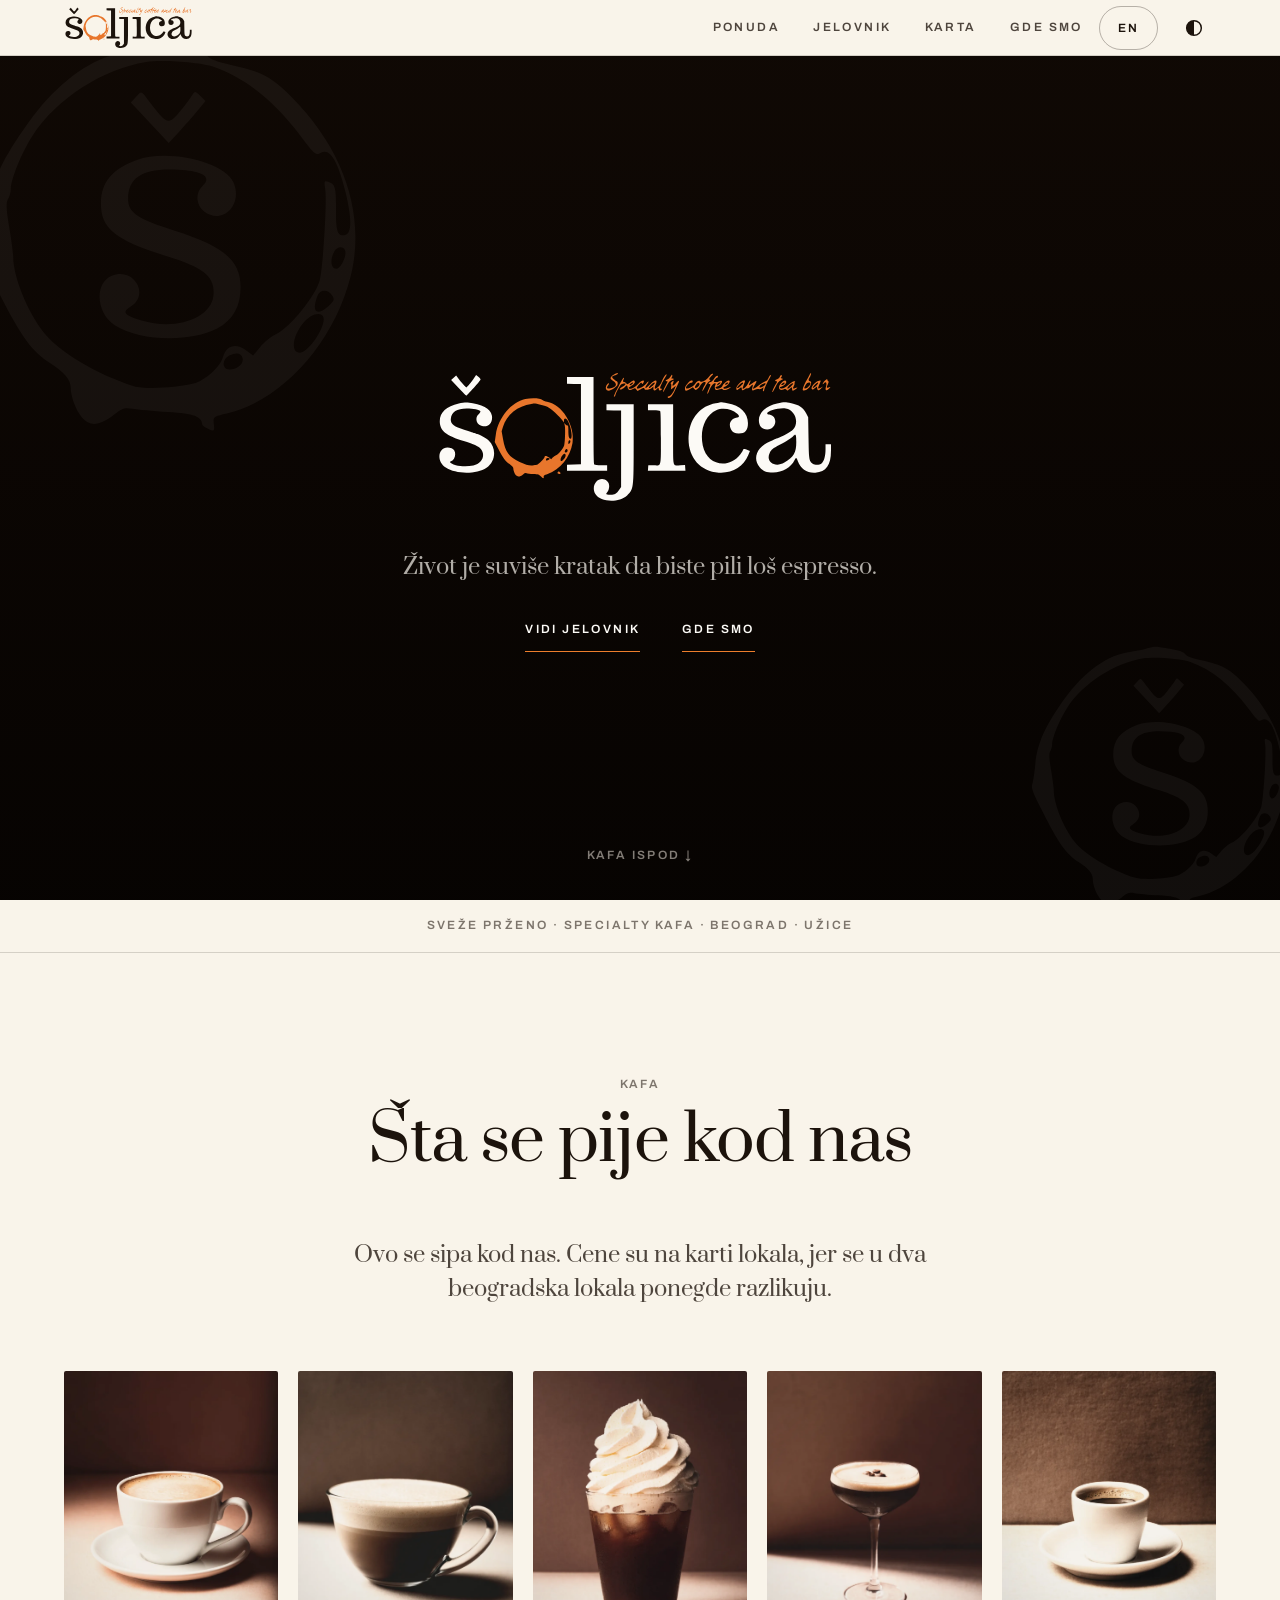
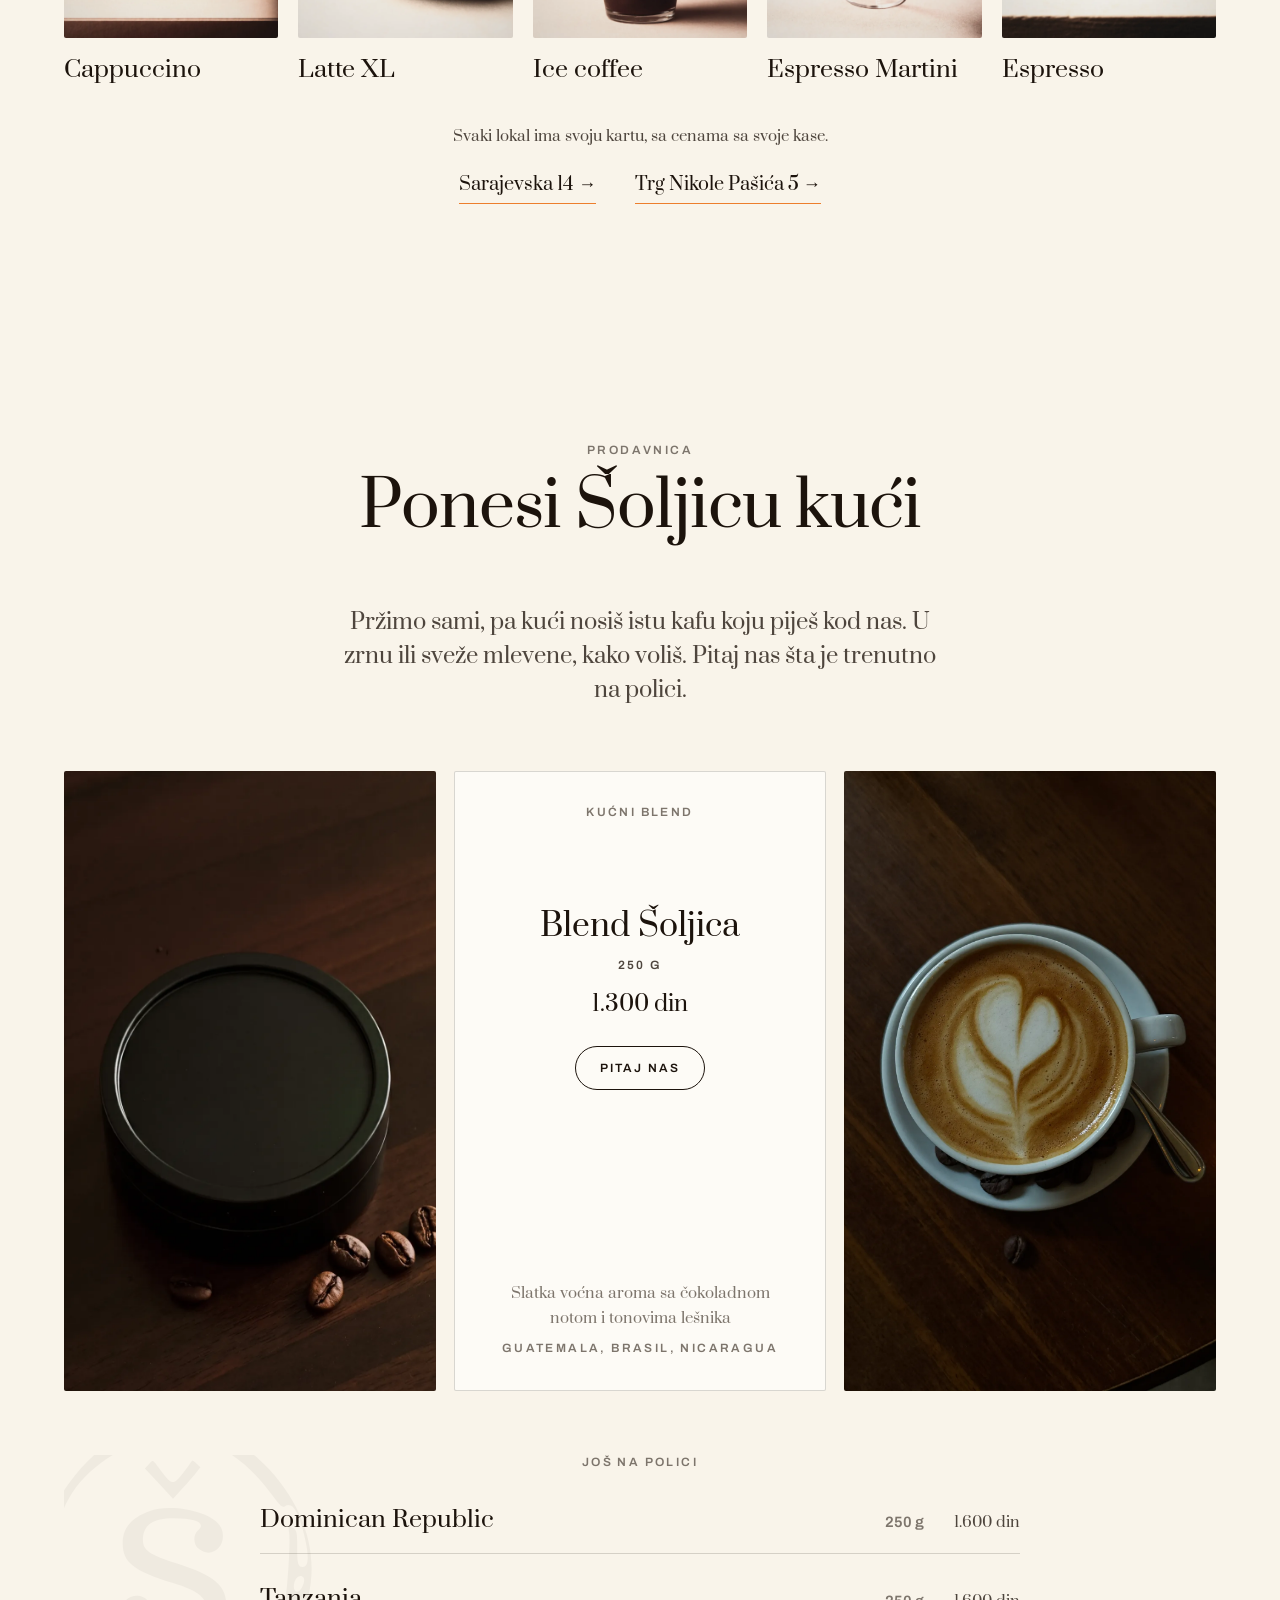
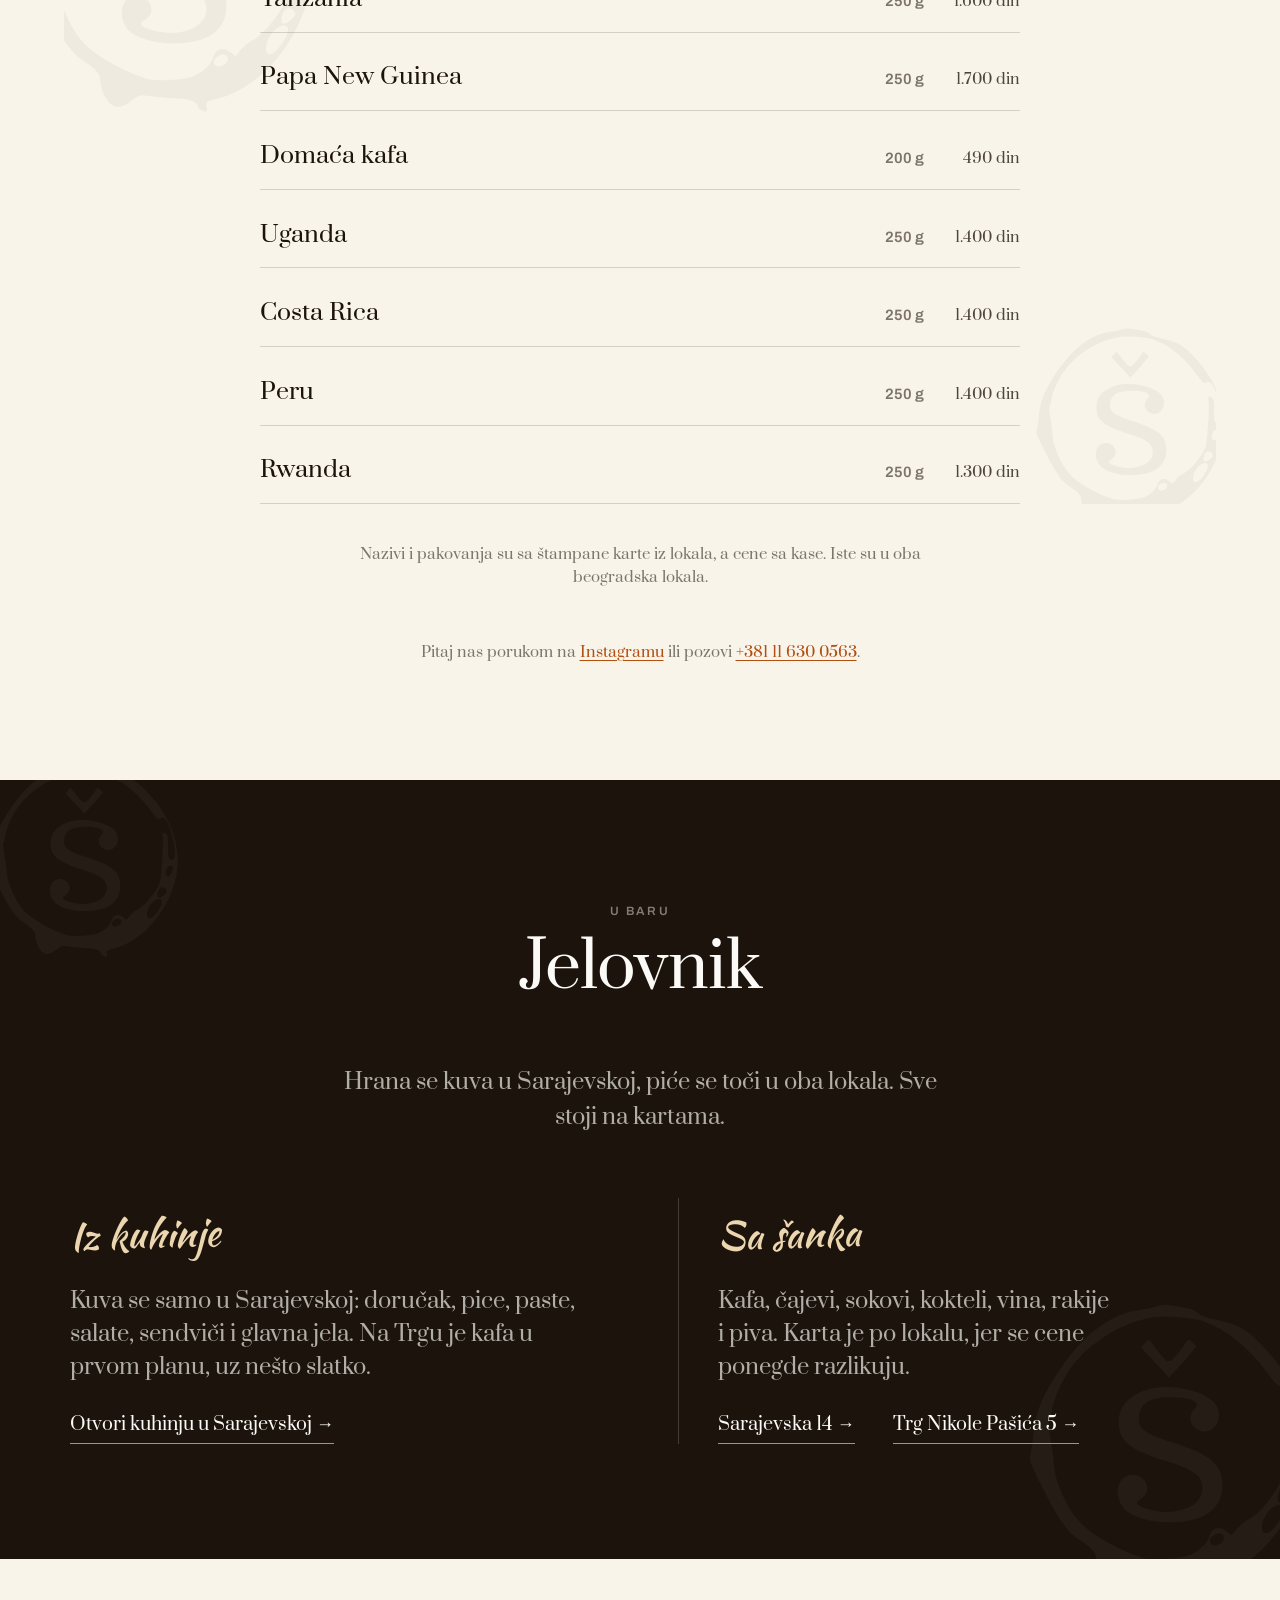
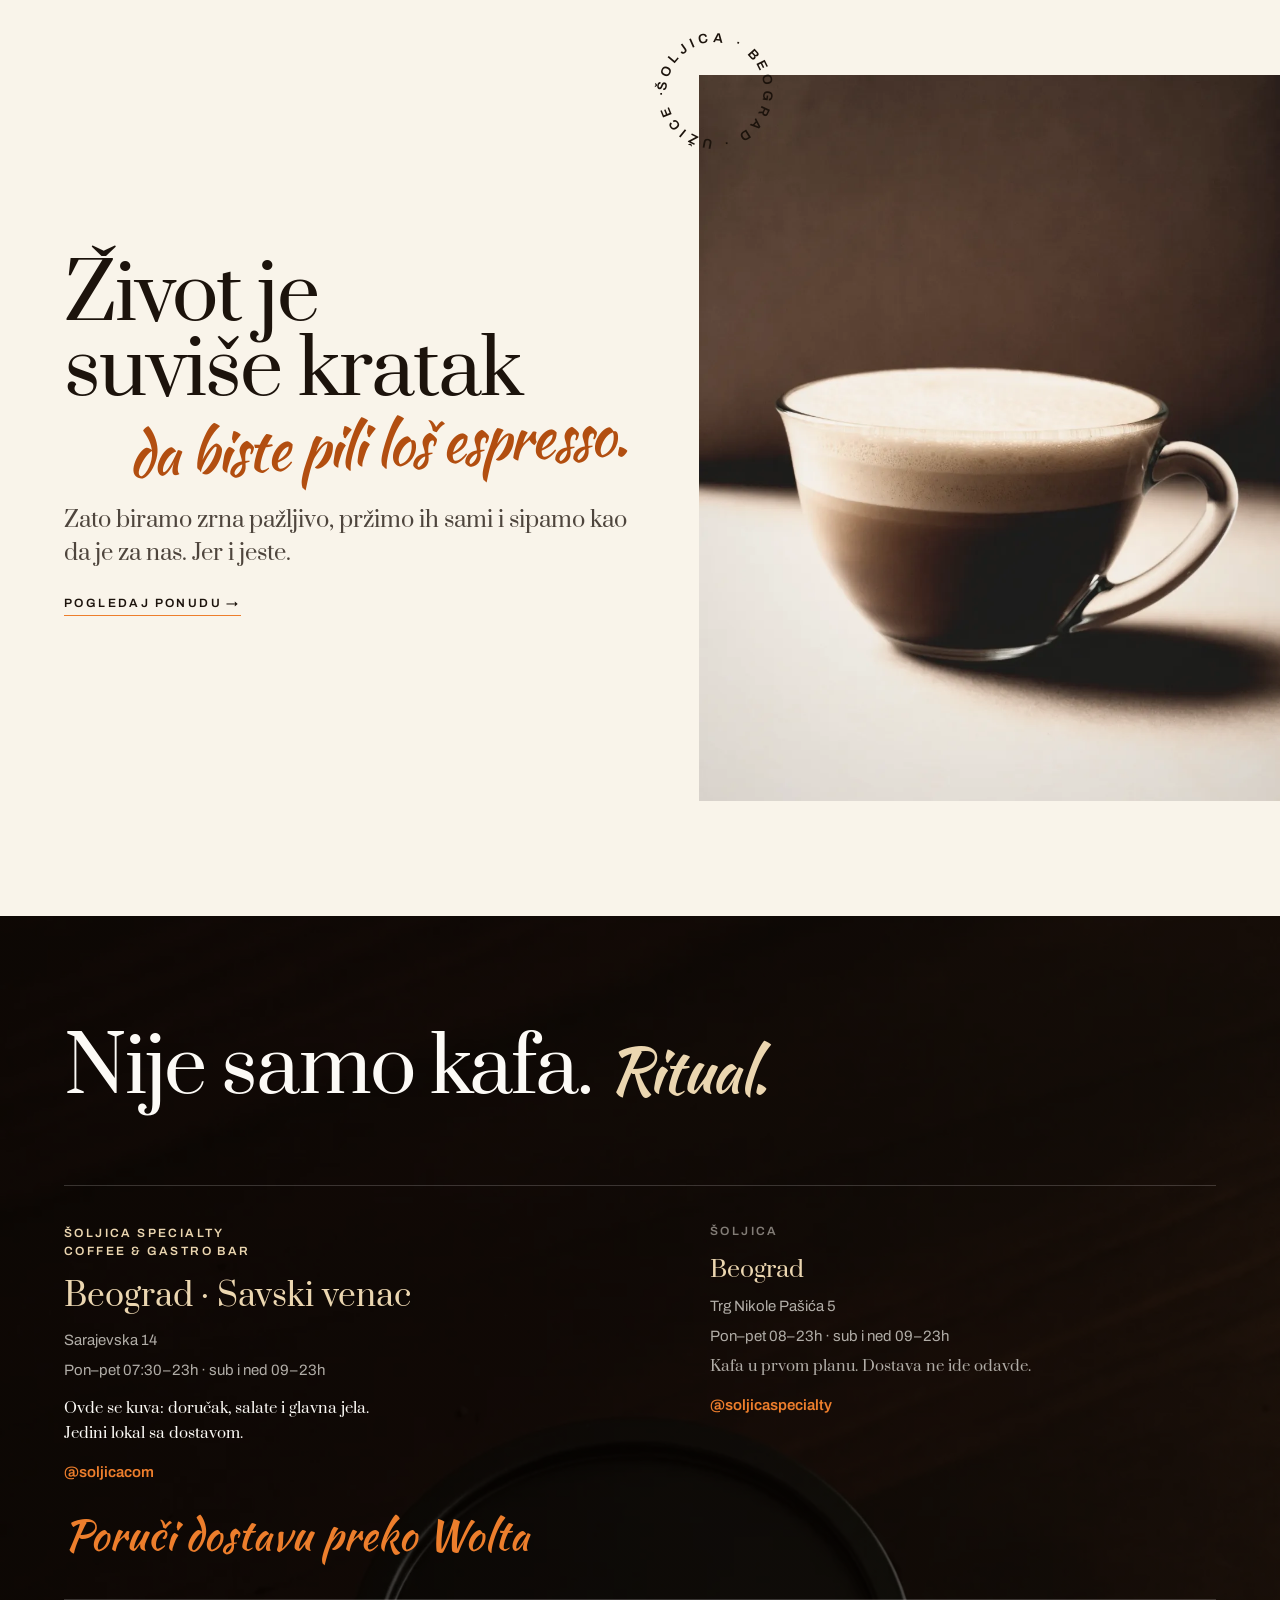
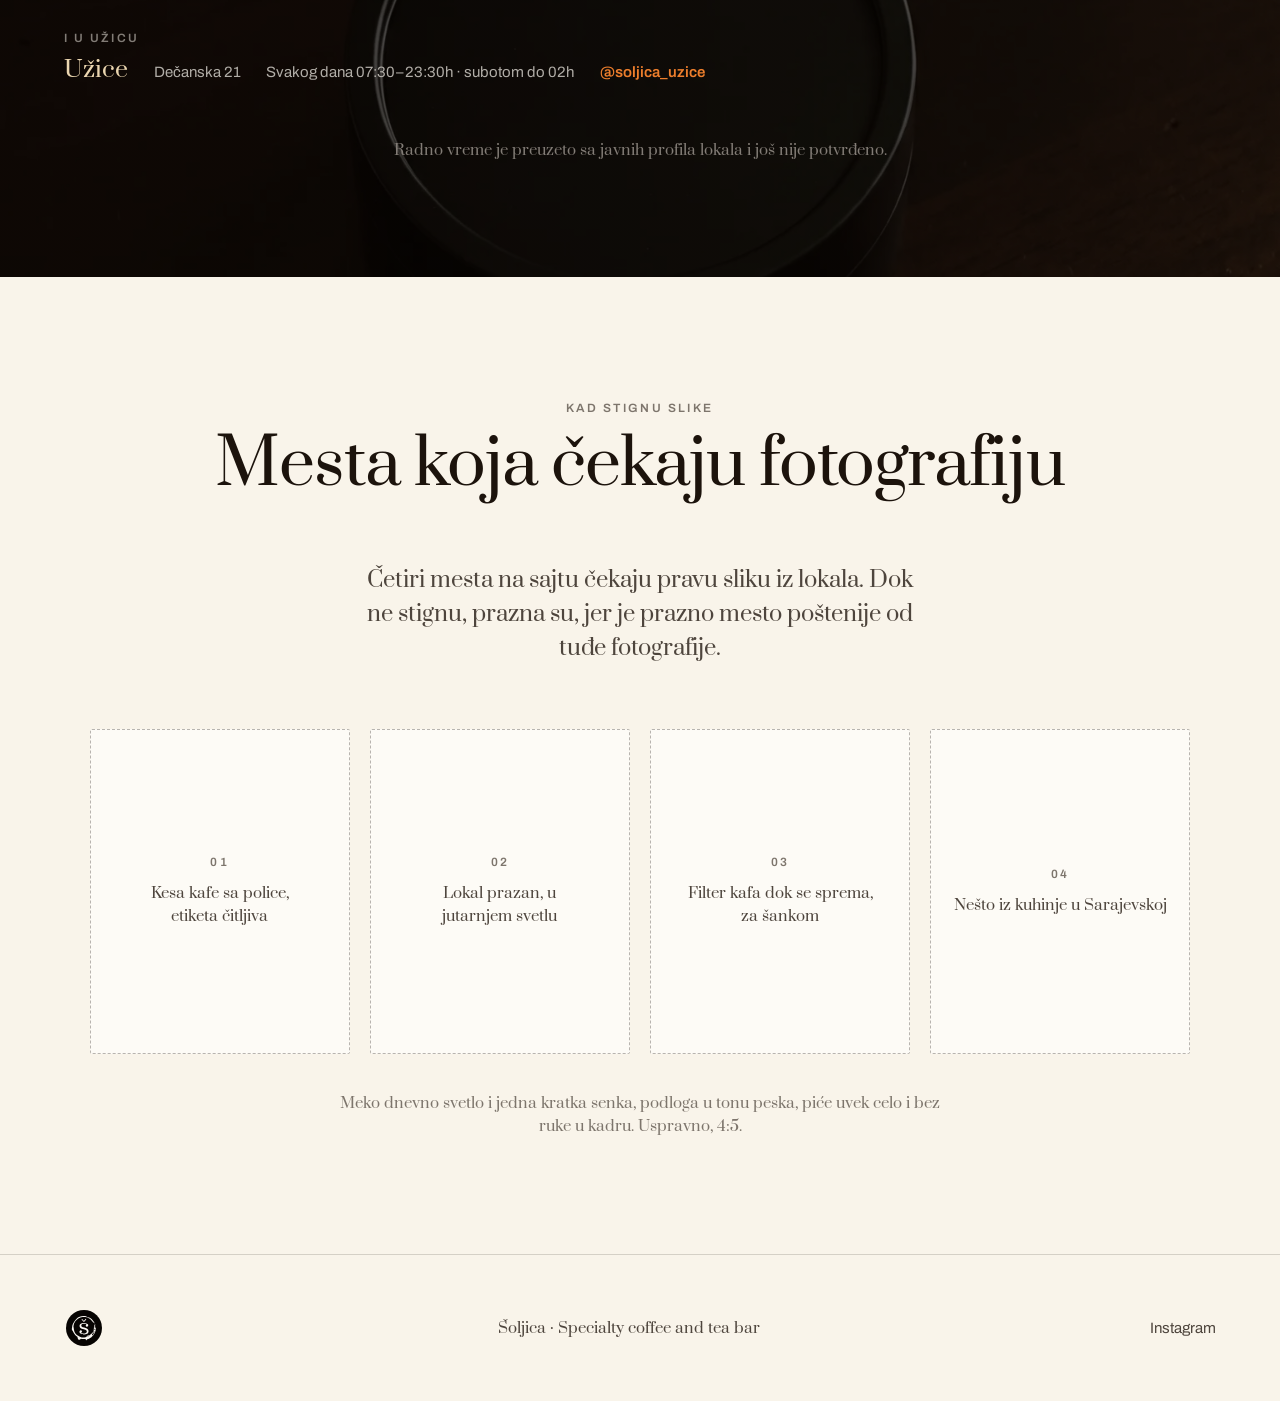
==== commit f63c8233: "Publish site (source: soljica@1f6d052 feat(slogan): give the band's photo slot a shape, 4:5, instead" ====
--- a/index.html
+++ b/index.html
@@ -612,7 +612,19 @@
   }
   .slogan-link:hover { color: var(--accent-text); }
   .slogan-media { position: relative; margin-right: calc(-1 * var(--gutter)); } /* photo runs full-bleed to the edge */
-  .slogan .tile-photo { min-height: 660px; border-radius: 0; }
+  /* THE FRAME IS 4:5 AND NOT A HEIGHT (2026-08-16, goolio's call on build order 4a).
+     It was min-height: 660px and nothing else, so the height never moved and the width
+     always did: measured 0.95 at 1440, 1.27 at 900, 0.90 at 640 and 0.54 at 390. One of
+     those is LANDSCAPE, and docs/shot-list.md rule 5 tells the owner not to shoot one
+     ("Upright, 4:5. The site's tiles are 4:5 and crop to fill; a landscape frame loses
+     its own subject"). So the slot was asking him for the one frame its own brief
+     forbids, and NO single photograph satisfies all four of its shapes. The generated
+     file in there survived that only because it is a re-rollable render of one object on
+     an empty ground, which is exactly the property 4a is removing from this site.
+     A shape, not a number, is therefore what makes the brief answerable. 4:5 is also
+     what .rail-shot and .shot-slot already declare, so this stops being the one
+     photographic frame on the site with no aspect at all. */
+  .slogan .tile-photo { aspect-ratio: 4 / 5; min-height: 0; border-radius: 0; }
   .stamp {
     position: absolute; top: -48px; left: -48px; width: 128px; height: 128px;
     color: var(--text);
@@ -747,6 +759,14 @@
     .mix-list { grid-template-columns: 1fr 1fr; }
     .t-latte { display: none; }
     .slogan, .ritual-head, .menu-cols { grid-template-columns: 1fr; }
+    /* Stacked, the media has the whole column, and a 4:5 frame at 840px wide is 1050px
+       tall: a wall rather than a picture. It stops bleeding and takes a cap instead, so
+       the photograph stays a tile the words sit above rather than a screen of its own.
+       The radius comes back with it, `border-radius: 0` above having been the bleed's
+       partner and not a separate decision. Below 560 the column is already narrower than
+       the cap, so the phone is governed by the aspect alone. */
+    .slogan-media { margin-right: 0; max-width: 480px; }
+    .slogan .tile-photo { border-radius: var(--r-tile); }
     /* stacked, a left rule points at nothing: the bar route sits UNDER the kitchen route,
        so its divider has to be the edge it actually meets */
     .menu-route {
--- a/assets/base.css
+++ b/assets/base.css
@@ -263,6 +263,31 @@
 }
 .nav-links a:hover { color: var(--accent-text); }
 
+/* ---------- the menu pages' section index, as it appears INSIDE the drawer (M1, 2026-08-16)
+   goolio, on seeing the live site at 390px: "That hero line: TRG SARAJEVSKA KAFA... should go
+   to hamburger menu on mobile. Looks crawded on phone."
+
+   HALF of the strip moves and half stays, and the split is the decision. The bar switcher is
+   shop IDENTITY, not navigation: the two tills disagree on 14 products, which is the whole
+   reason there are two menu pages, so the other shop may not be folded into a burger. The
+   section index is what could not fit: six labels including "Čaj i čokolada" have never fitted
+   a 390px row, so it was always a sideways scroller, and the auto-centring script parked a
+   word mid-glyph at the left edge ("ALKOHOL" rendering as ")HOL") which reads as broken
+   rather than as scrollable.
+
+   IT IS A SECOND COPY OF THE LIST AND THAT IS DELIBERATE, because one copy is not reachable
+   here: the drawer is .nav-links, nested inside .topbar, and the strip is .topbar's SIBLING,
+   so no selector and no cascade can put one element in both places. The repo's own answer to
+   that is the masthead's: hand-duplicate, and let a test refuse to let the copies disagree.
+   cms/pages.test.mjs pins that the drawer list and the strip index name the same anchors in
+   the same order, with the same labels and the same data-i18n-en, over both menu pages AND
+   the scaffold's template.
+
+   NO JAVASCRIPT IS INVOLVED IN THE SWAP. It is display:none in one direction and the other,
+   so a phone with a failed assets/nav.js still reaches every section through a drawer that
+   opens on a CSS checkbox. That is the same call the drawer itself was built on. */
+.nav-sections { display: none; }
+
 /* ---------- the two site controls: which language, which register (2026-08-15) ----------
    THEY LIVE IN THE MASTHEAD AND THAT IS THE STANDARD, not a preference. A language
    selector belongs in the top corner of a sticky header, where it stays in one place as
@@ -658,6 +683,51 @@
   }
   .topbar .nav-links a[aria-current="page"] { color: var(--accent-text); }
 
+  /* The section index, once it is in the drawer (M1). It sits UNDER the four site links
+     behind a rule, because they answer different questions: the site links say what else
+     exists, these say where you are on the page you are already reading. Its anchors take
+     the drawer's own 48px rows from `.topbar .nav-links a` above, so a section row and a
+     site row are the same target and neither had to be sized twice.
+
+     aria-current="location" is what the page's own scrollspy sets, and it is a DIFFERENT
+     value from the "page" the site links carry: one means "this is the document you are
+     in", the other "this is the part of it you are looking at". Both route to the same
+     --accent-text, which is the 4.9:1 role, because in the drawer they sit on cream. */
+  .nav-sections {
+    display: flex; flex-direction: column; gap: 0.2rem;
+    margin-top: 0.9rem; padding-top: 0.7rem;
+    border-top: 1px solid var(--rule);
+  }
+  .nav-sections .nav-sections-label {
+    padding: 0 0.7rem 0.35rem;
+    color: var(--text-faint);
+  }
+  /* SENTENCE CASE FOR THE SECTION ROWS, goolio's call on seeing M1 shipped (2026-08-16). They
+     went out in the drawer's tracked capitals, inherited from `.micro` on .nav-links, which
+     matched the four site links above them; he chose the sketch's sentence case instead. The
+     hierarchy is better for it: the four site links and the NA OVOJ STRANI label stay labels,
+     and these read as the names they are.
+
+     IT IS NOT THE ONE DECLARATION IT LOOKS LIKE, AND THE REASON IS THE 390px GATE. A .micro
+     label is 12px, and the gate exempts small text only when it is TRACKED AND UPPERCASE,
+     which is precisely the signal sentence case throws away. Dropping text-transform alone
+     would have left six 12px reading-size rows failing the standing rule, and the gate could
+     not have told anyone, because it cannot see inside a closed drawer. So the size goes to
+     reading size in the same rule that takes the capitals off.
+
+     The face is --display on the .rail-door precedent: a destination NAME on a reading-size
+     link takes Prata, where a data line under a heading stays Archivo. **font-weight: 400 is
+     load-bearing, not tidiness**: Prata ships ONE cut, `.micro` above asks for 600, and an
+     inherited 600 here would have the browser synthesise a bold and smear the stems. */
+  .nav-sections a {
+    font-family: var(--display);
+    font-weight: 400;
+    font-size: 1rem;
+    letter-spacing: normal;
+    text-transform: none;
+  }
+  .topbar .nav-sections a[aria-current="location"] { color: var(--accent-text); }
+
   .nav-scrim {
     display: block; position: fixed; inset: 0; z-index: 1;
     background: rgb(0 0 0 / 0.42);
@@ -930,27 +1000,26 @@
     .families { columns: 1; }
   }
   @media (max-width: 560px) {
-    /* One row that scrolls sideways rather than two rows that stack, and the reason is
-       vertical: two rows of 44px targets plus the 56px nav is 144px of chrome pinned to a
-       844px phone. The bar clips its own overflow, so the PAGE still does not scroll
-       sideways, and the script keeps the active family scrolled into view, which is what
-       stops a hidden label being a lost one. Tracking gives way first, as it does in the
-       nav one line above: 0.2em is 2.4px of air per character and there are 43 of them.
-
-       T12 put the switcher in front of that row and it is the index that pays: the
-       switcher is PINNED (flex: 0 0 auto, set above) and the index takes what is left,
-       so the way to the other shop cannot scroll out of reach while the way to a family
-       can, which is the right way round because the index auto-centres its active label
-       and the switcher has nothing to centre. */
+    /* THE INDEX LEAVES THIS ROW AT PHONE WIDTH (M1, 2026-08-16) and the switcher keeps it
+       alone. It moves into the drawer, where .nav-sections renders it as a vertical list;
+       see that rule for why the list is duplicated rather than shared.
+
+       WHAT THIS REPLACES, because the reasoning is worth keeping. From T12 the strip was
+       one nowrap row: a PINNED switcher (flex: 0 0 auto, set above) and an index taking
+       what was left and scrolling sideways inside it, on the argument that two 44px rows
+       plus the 56px nav is 144px of chrome on an 844px phone. The vertical argument still
+       holds and this change does not spend a pixel against it: the row stays 44px, it just
+       carries one control instead of two. What failed was the horizontal half. Six labels
+       never fitted, so the index was always a drag-to-read scroller, and the auto-centring
+       in the page's own script parked whichever label was active against the left edge
+       mid-word, so a phone read "ALKOHOL" as ")HOL". A control that has to be dragged to be
+       read, and looks damaged while you are not dragging it, is worse than the same six
+       labels listed where all six are visible at once.
+
+       The index is hidden rather than removed: the scrollspy still marks it, the desktop
+       row above is untouched, and nothing about the 561px-and-up layout moved. */
     .menu-strip { flex-wrap: nowrap; justify-content: flex-start; gap: 0 0.5rem; }
-    .menu-index {
-      flex: 1 1 auto; min-width: 0;
-      flex-wrap: nowrap; justify-content: flex-start;
-      overflow-x: auto; scrollbar-width: none;
-      gap: 0 1.1rem;
-    }
-    .menu-index::-webkit-scrollbar { display: none; }
-    .menu-index a { letter-spacing: 0.06em; }
+    .menu-index { display: none; }
     .bar-switch { letter-spacing: 0.06em; }
     .bar-switch a { padding: 0 0.1rem; }
     .bar-switch a > span { padding: 0.42em 0.6em; }
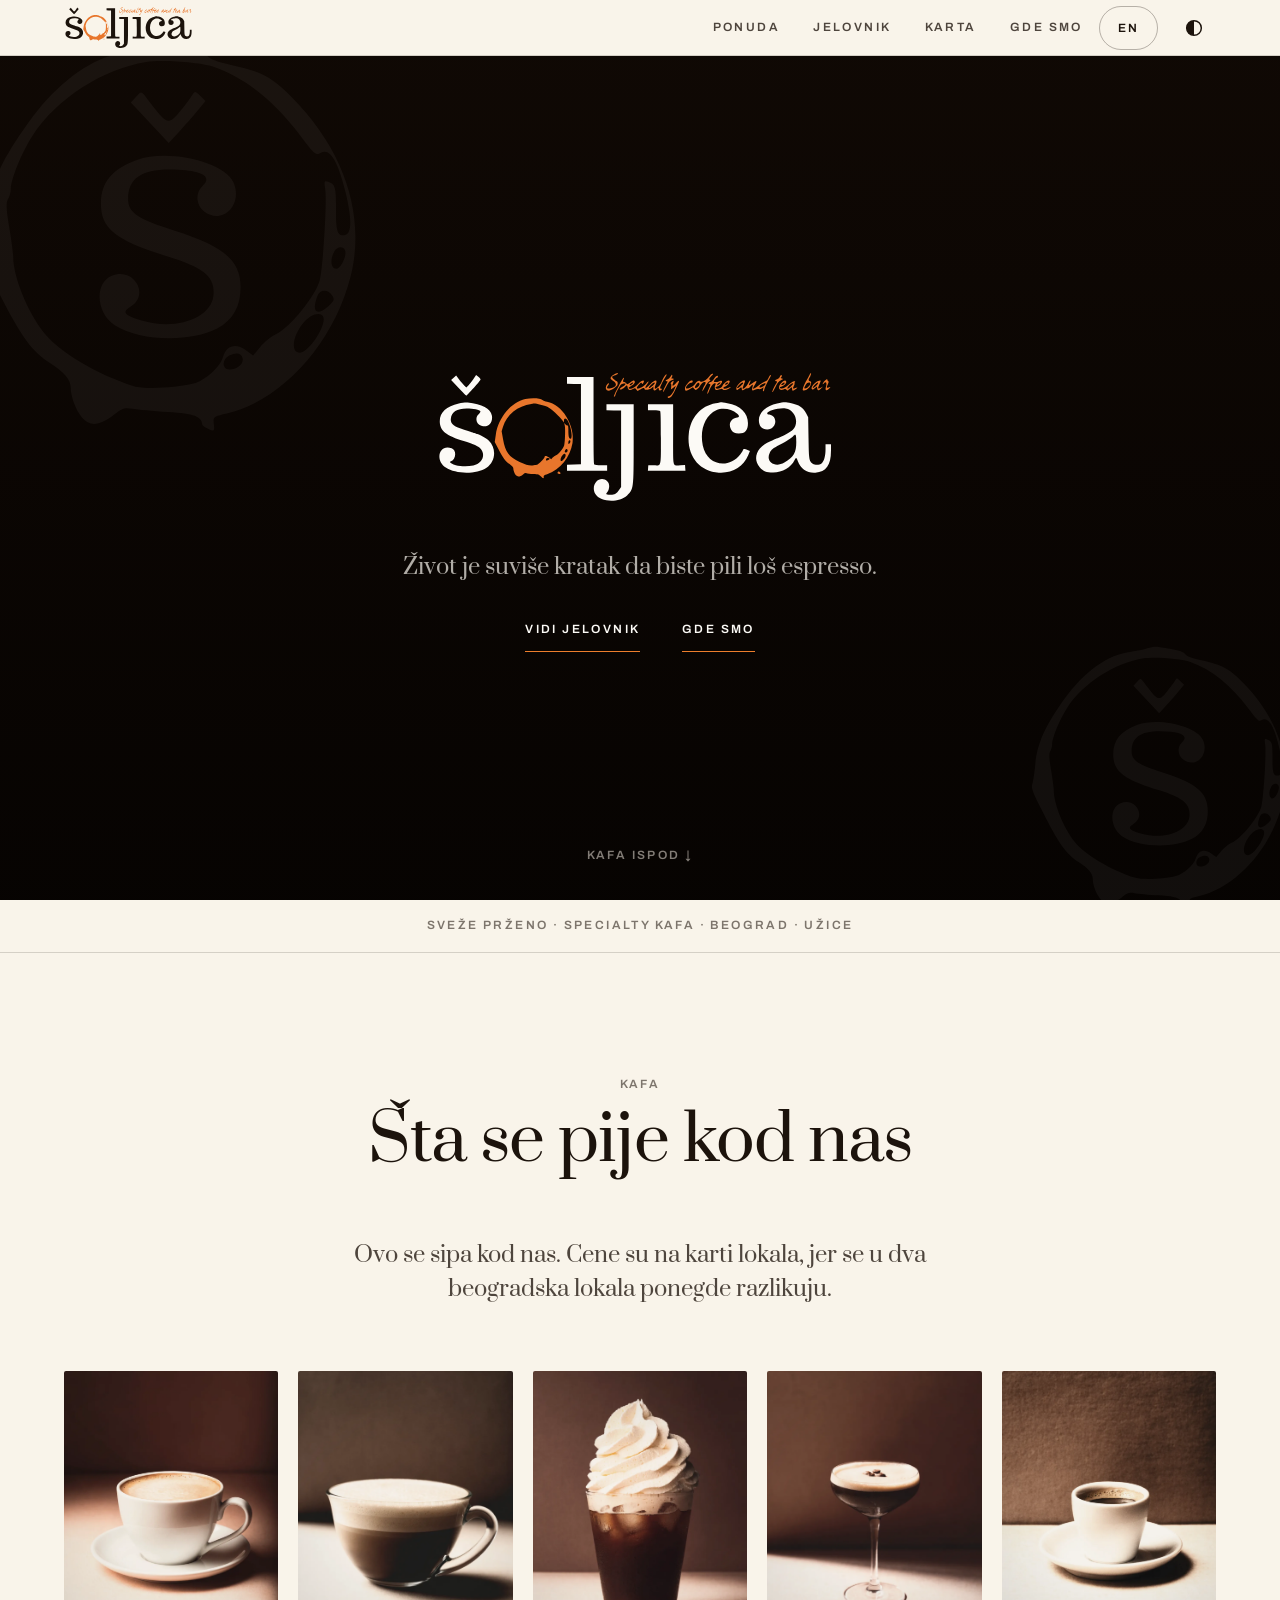
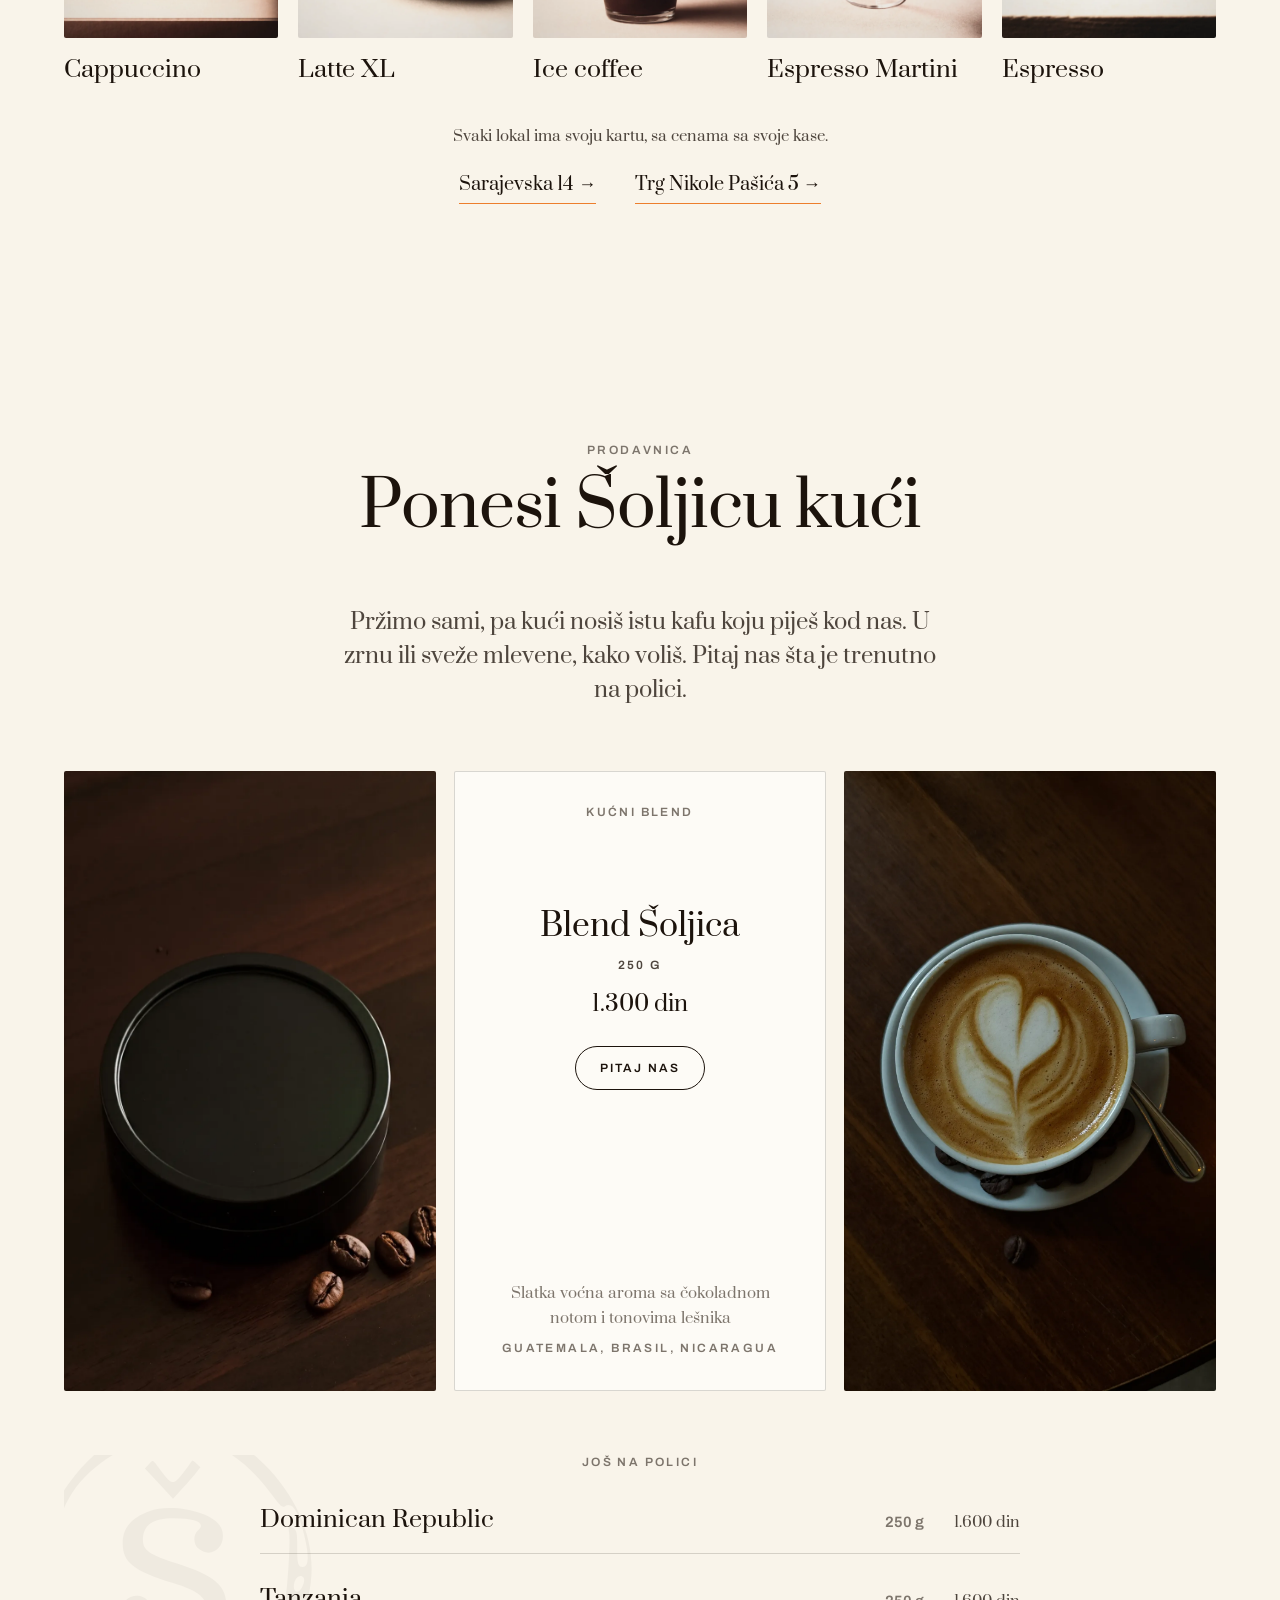
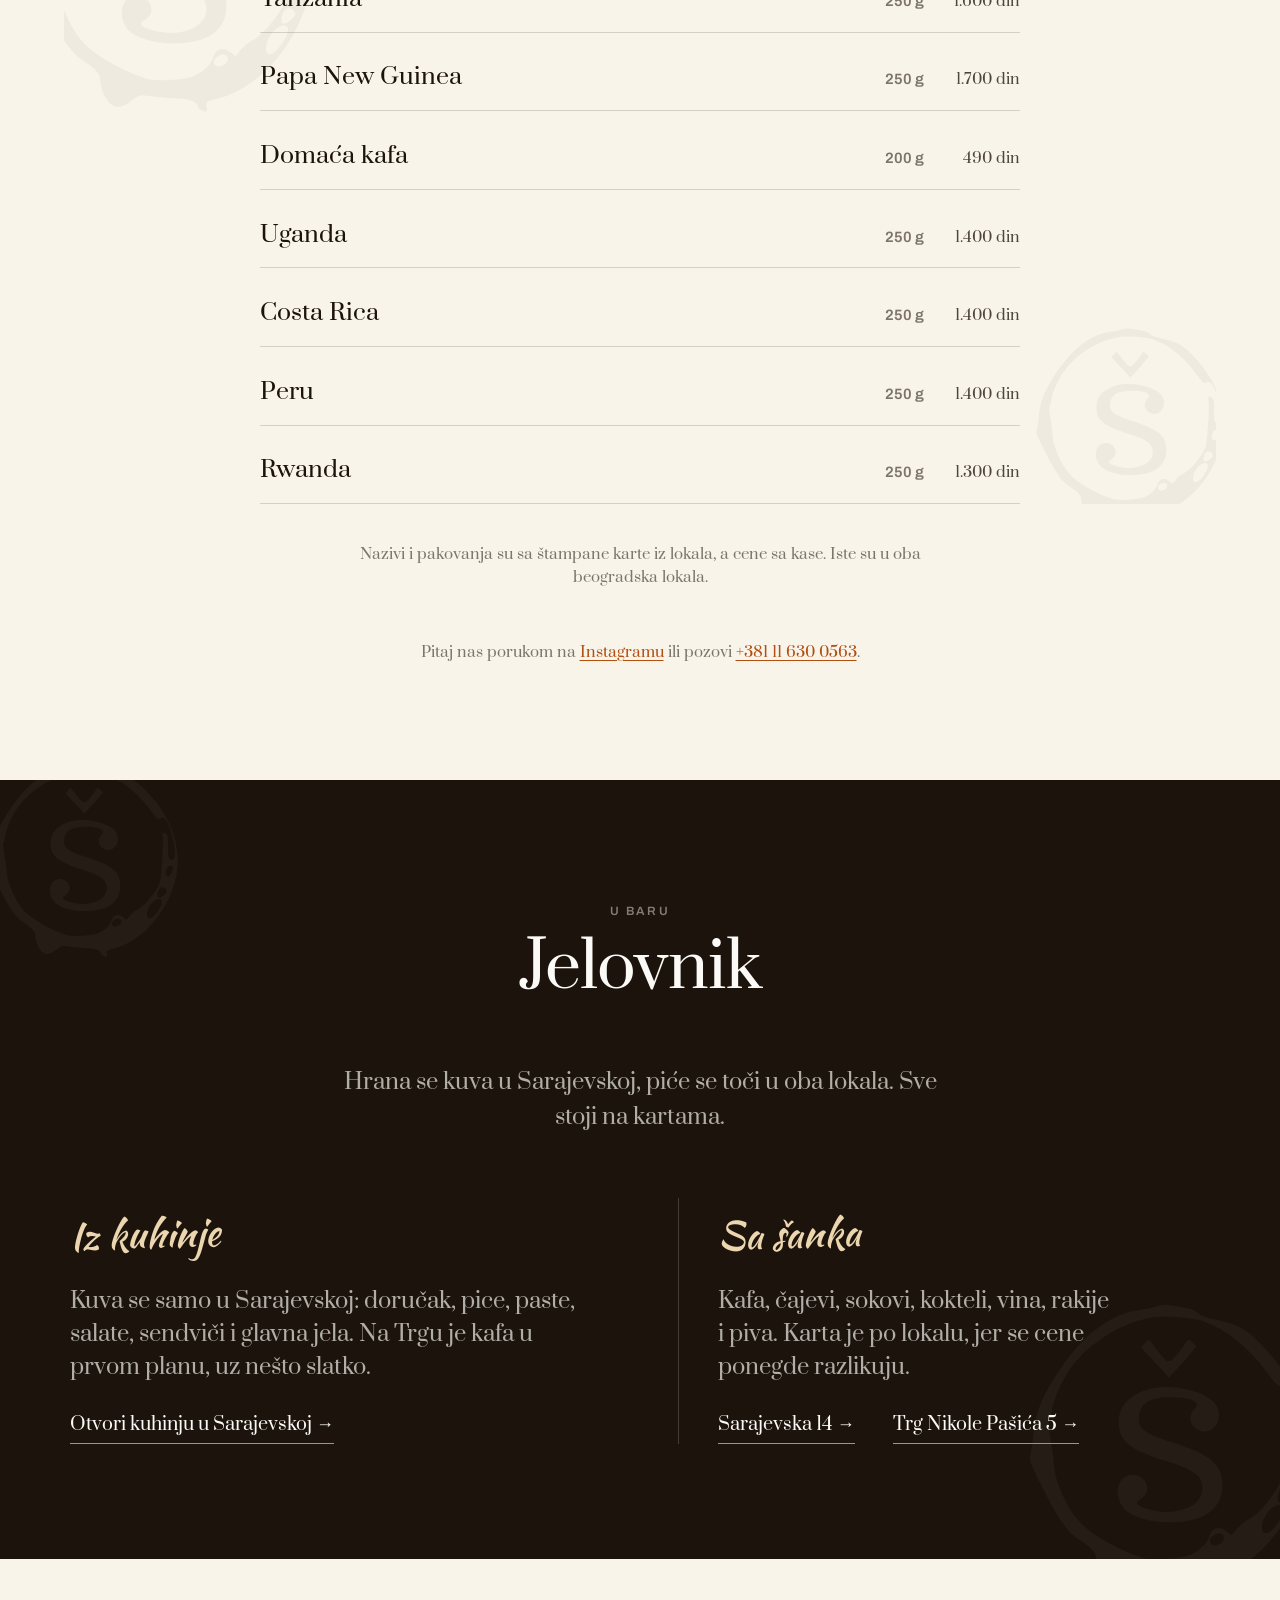
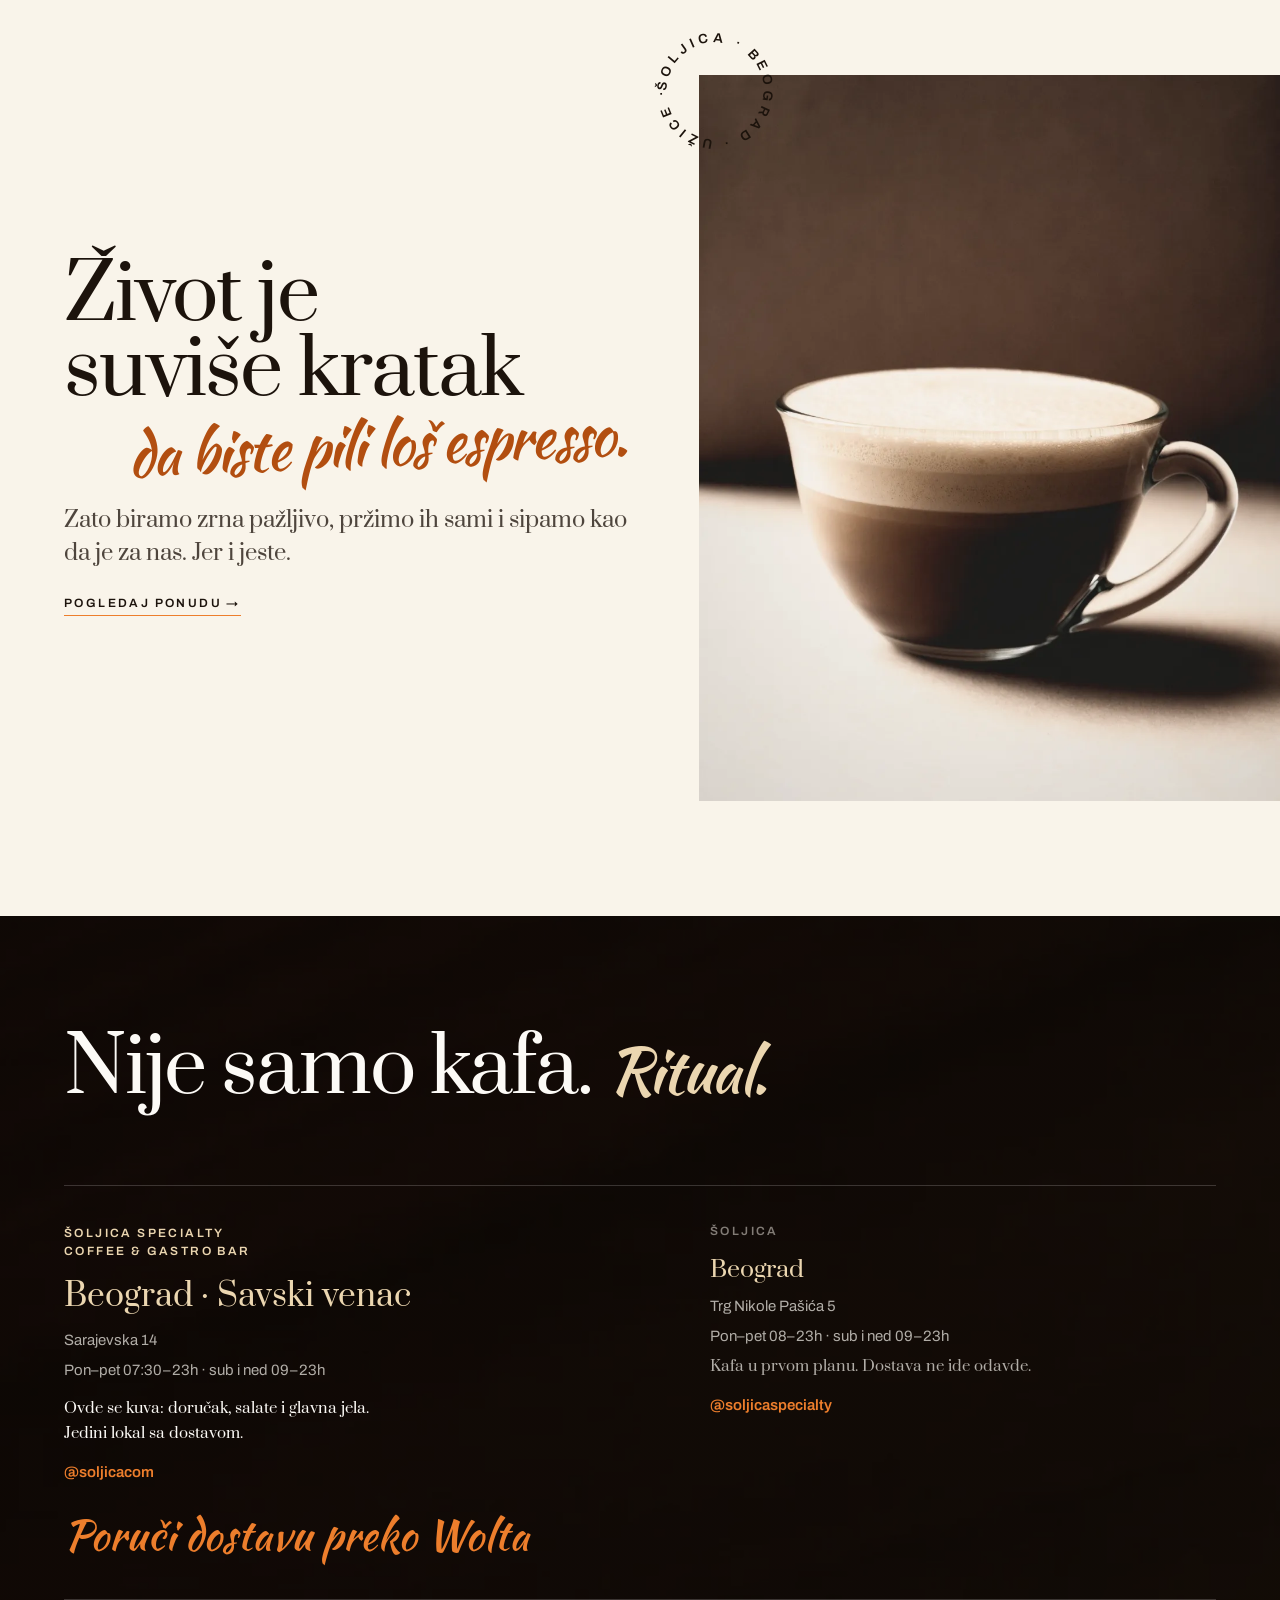
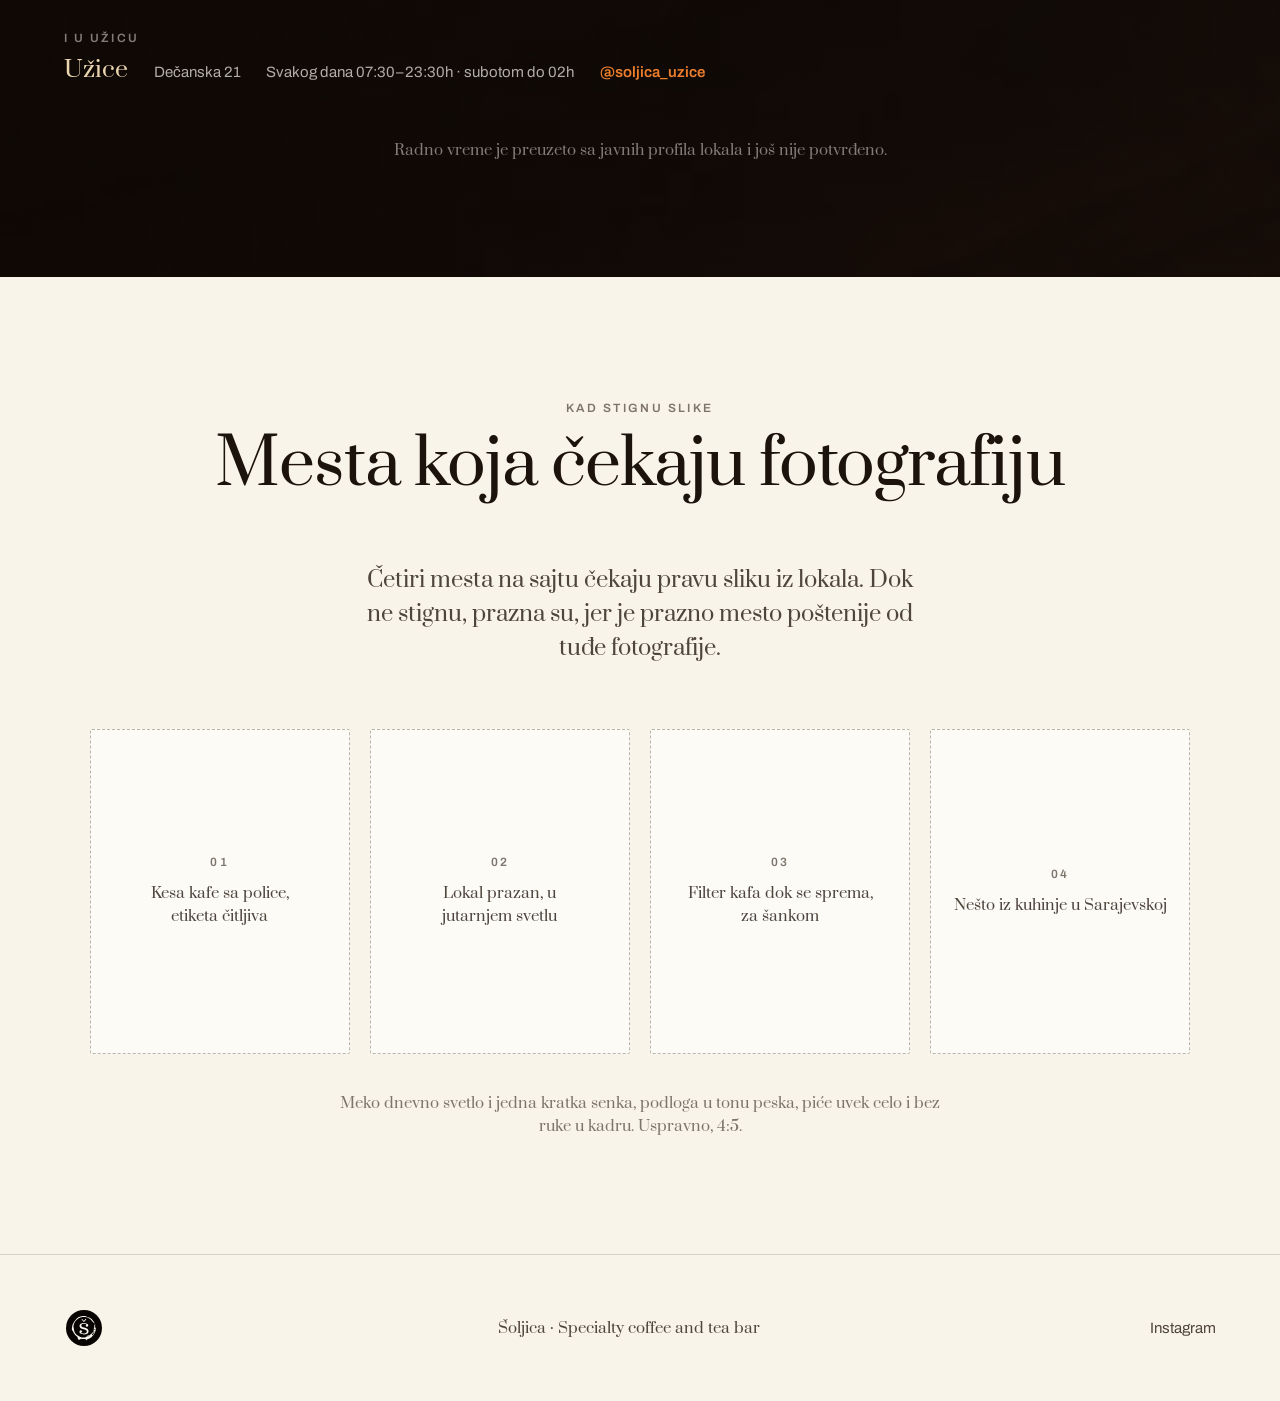
==== commit c3aea324: "Publish site (source: soljica@f01dc93 fix(ritual): pin the band's crop to the wood grain, and sweep " ====
--- a/index.html
+++ b/index.html
@@ -634,10 +634,34 @@
   @keyframes spin { to { transform: rotate(360deg); } }
 
   /* ---------- ritual: ONE full-bleed photo carries the statement, locations, and footer ---------- */
+  /* THE CROP IS PINNED TO THE WOOD GRAIN, AND `cover` COULD NOT DO THAT (2026-08-16).
+     This read `center 8% / cover`, whose comment said it kept the tin's lid out of frame
+     because "a big dark disc behind the words reads as the ring motif this project retired".
+     IT DID NOT. Measured, the lid was behind the text at EVERY width and got worse as the
+     viewport narrowed, because a section is sized by its CONTENT, so this band's aspect runs
+     1.39 at 1440, 1.20 at 1024, 0.85 at 900, 0.59 at 640 and 0.33 at 390. Below the SOURCE's
+     own 0.75 the crop stops being width-limited and becomes height-limited, at which point
+     the vertical half of `background-position` is inert: measured, y still governed at 900
+     (18.58) and was dead at 640 and 390 (0). The rule meant to control the disc switched
+     itself off exactly where it was needed, and no crop of THIS source escapes it anyway,
+     the tin being horizontally centred while the narrow crop is a full-height vertical strip.
+     `auto 345%` sizes the image off the BOX HEIGHT instead, so the visible slice of the
+     source is always at most 2048/3.45 = 594px tall; anchored `top`, that is always inside
+     the 620px of pure wood grain above the tin. One rule, no breakpoints, and it holds at
+     any content height rather than at the five widths anyone thought to check.
+     IT IS ALSO A CONTRAST FIX AND THAT WAS NOT THE INTENT. The lid carries a specular rim
+     of pure white; under the scrim that composited to rgb(71,69,67), where `--accent` read
+     3.46:1, BELOW AA for normal text, on the band whose accent this file records at 7.18:1.
+     That figure was measured against the flat ground and never against the photograph the
+     text actually sits on. Worst case now: 6.91:1 at 1440 and 900, 7.07:1 at 390, with
+     `--on-band` going 9.16:1 to 18.27:1. Upscale is 1.73x to 1.94x, which is invisible on
+     out-of-focus grain under a firm scrim.
+     WHAT THIS SLOT NEEDS FROM A REAL FRAME, once shot 02 arrives: no centred subject. A
+     band behind text wants texture, and a product shot cannot be cropped into one. */
   .ritual {
     background:
       linear-gradient(0deg, var(--scrim-firm), var(--scrim-firm)),
-      url("assets/tin.webp") center 8% / cover no-repeat,   /* the top of the frame: dark wood grain. Lower crops centre the tin's lid, and a big dark disc behind the words reads as the ring motif this project retired */
+      url("assets/tin.webp") center top / auto 345% no-repeat,
       var(--band-deep);
     color: var(--on-band);
   }
